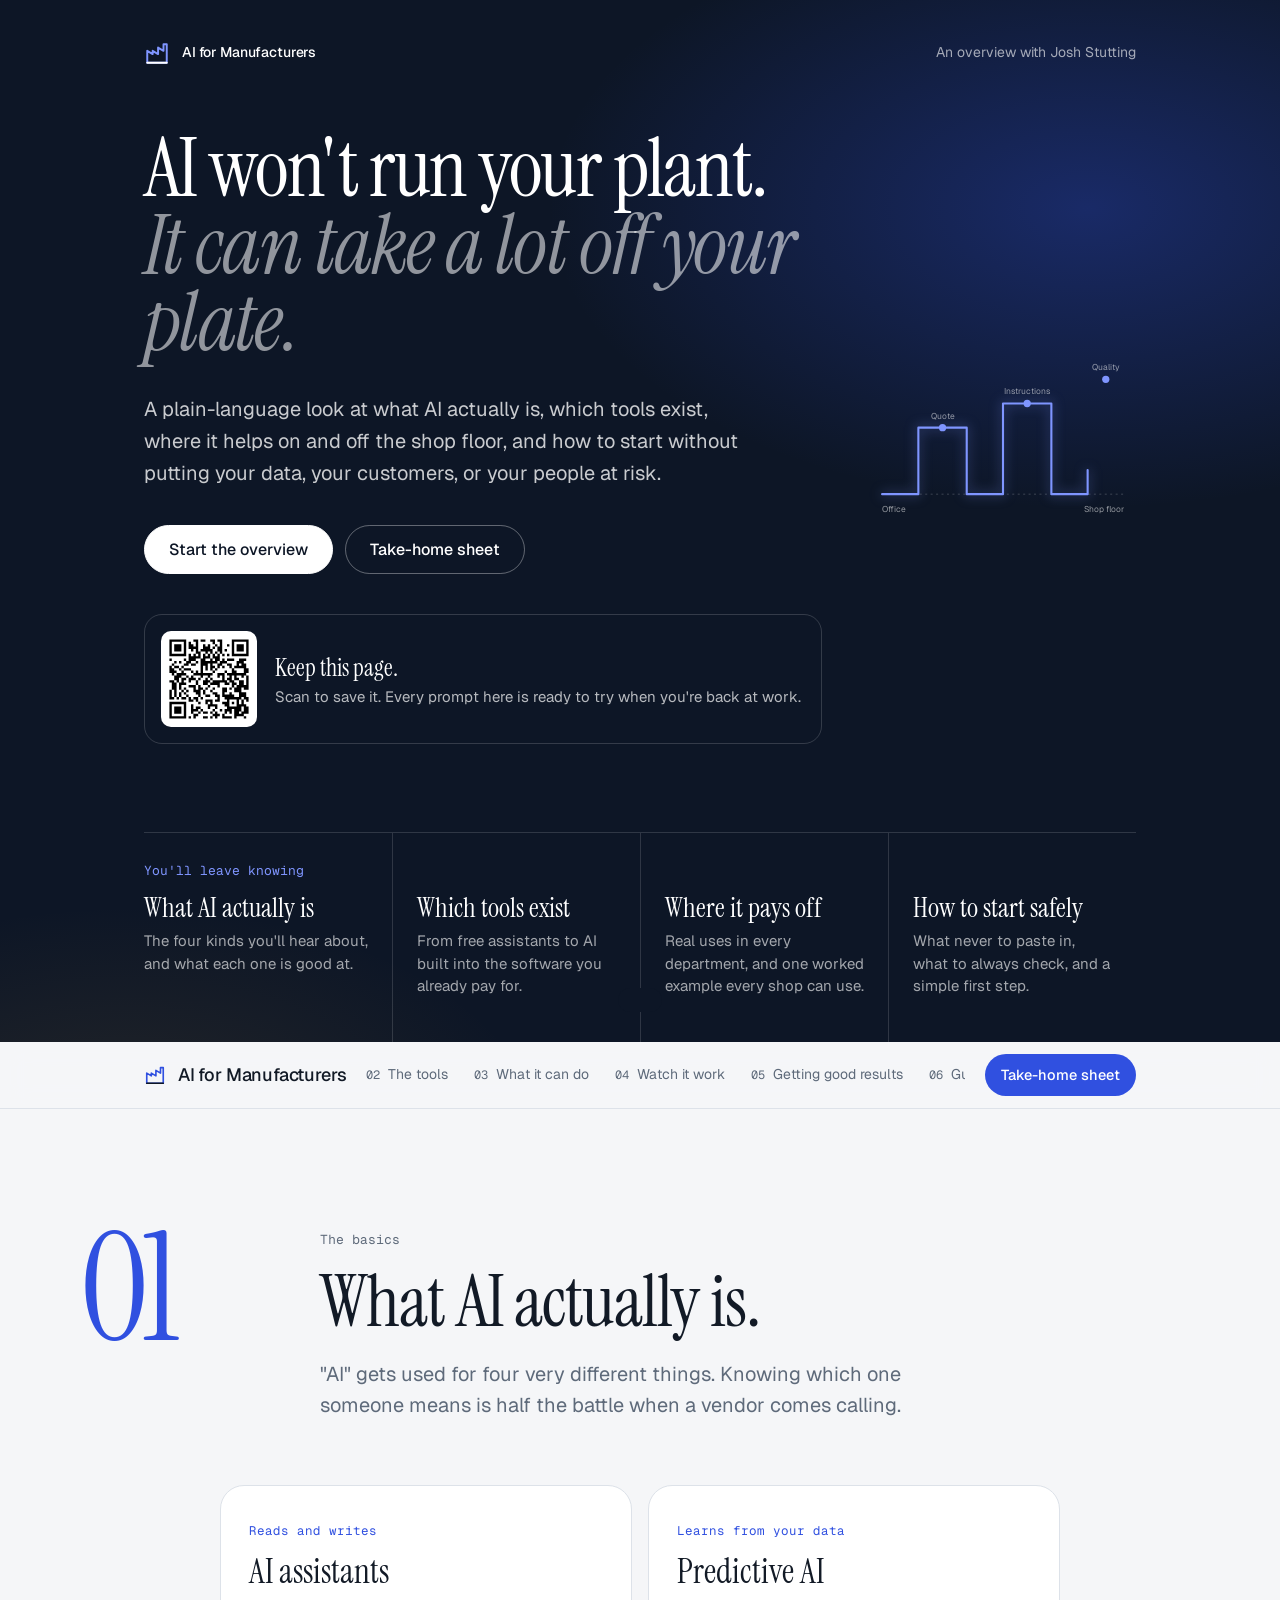
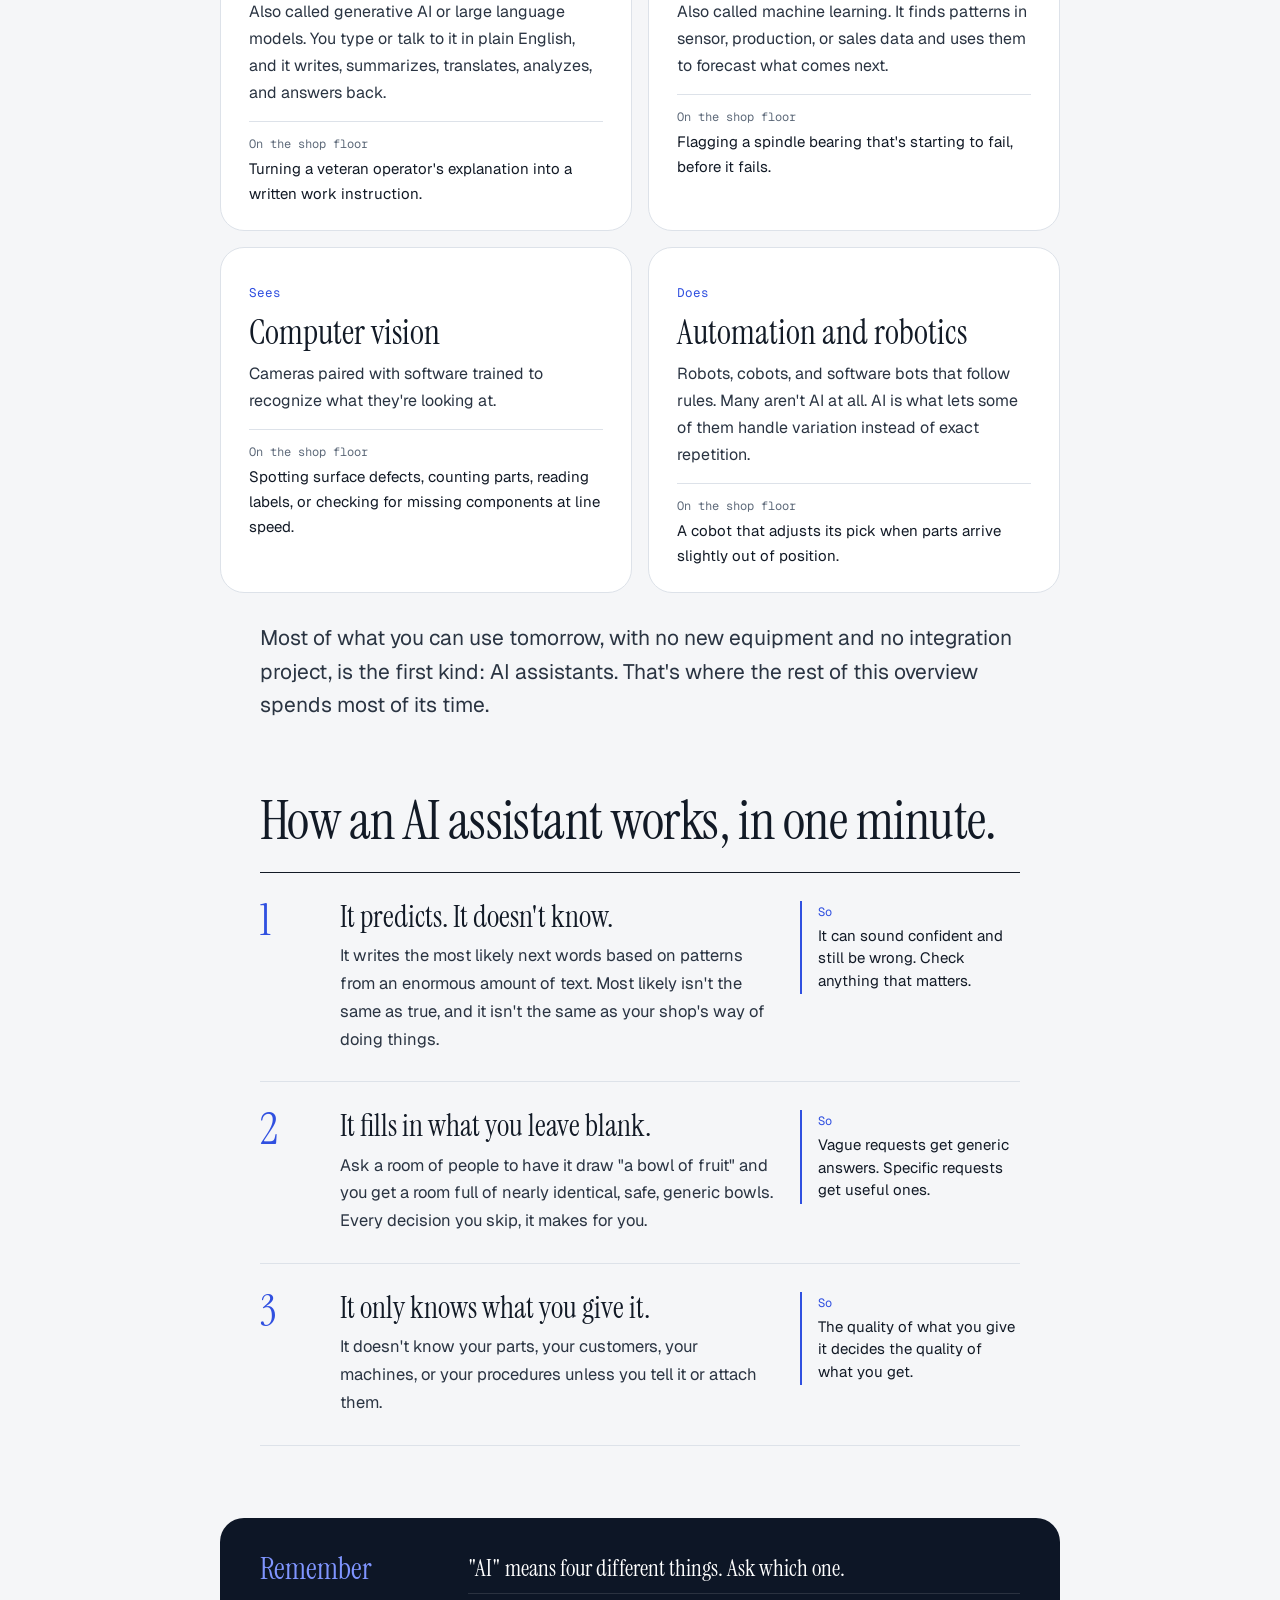
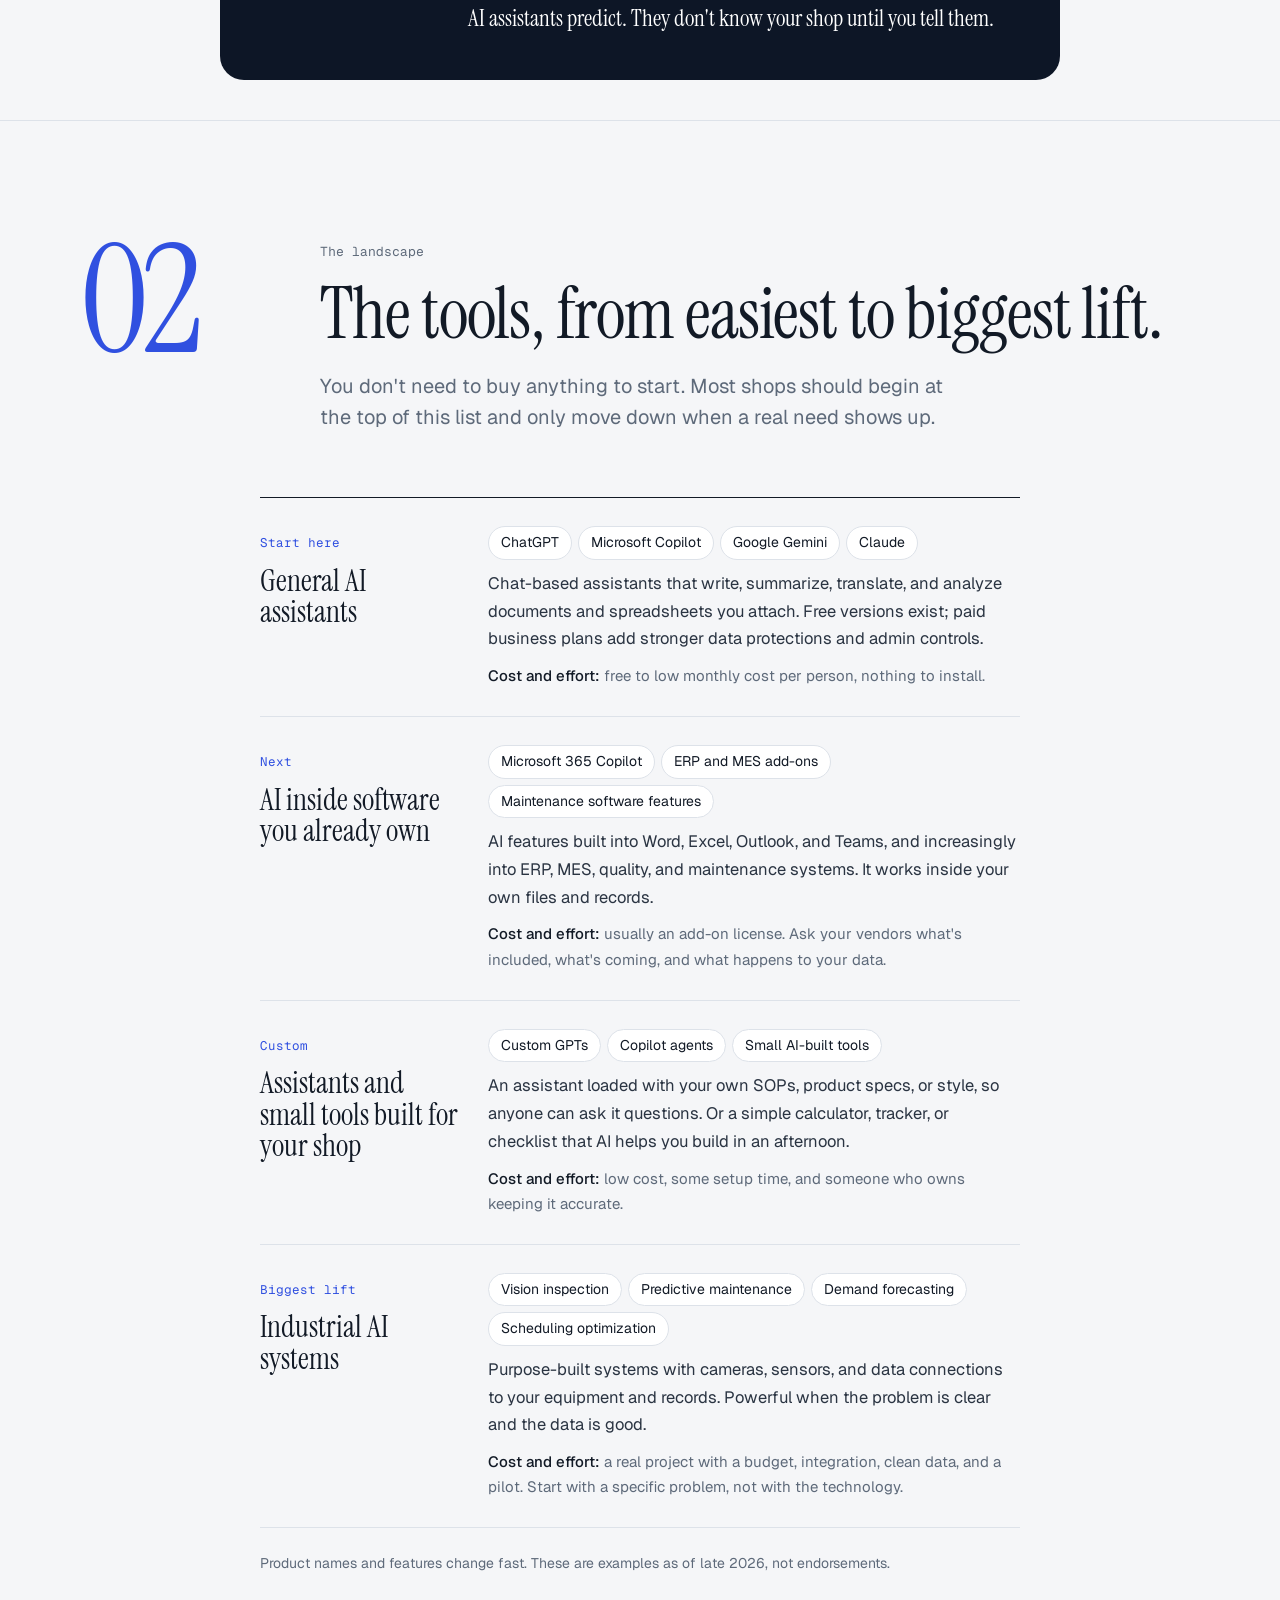
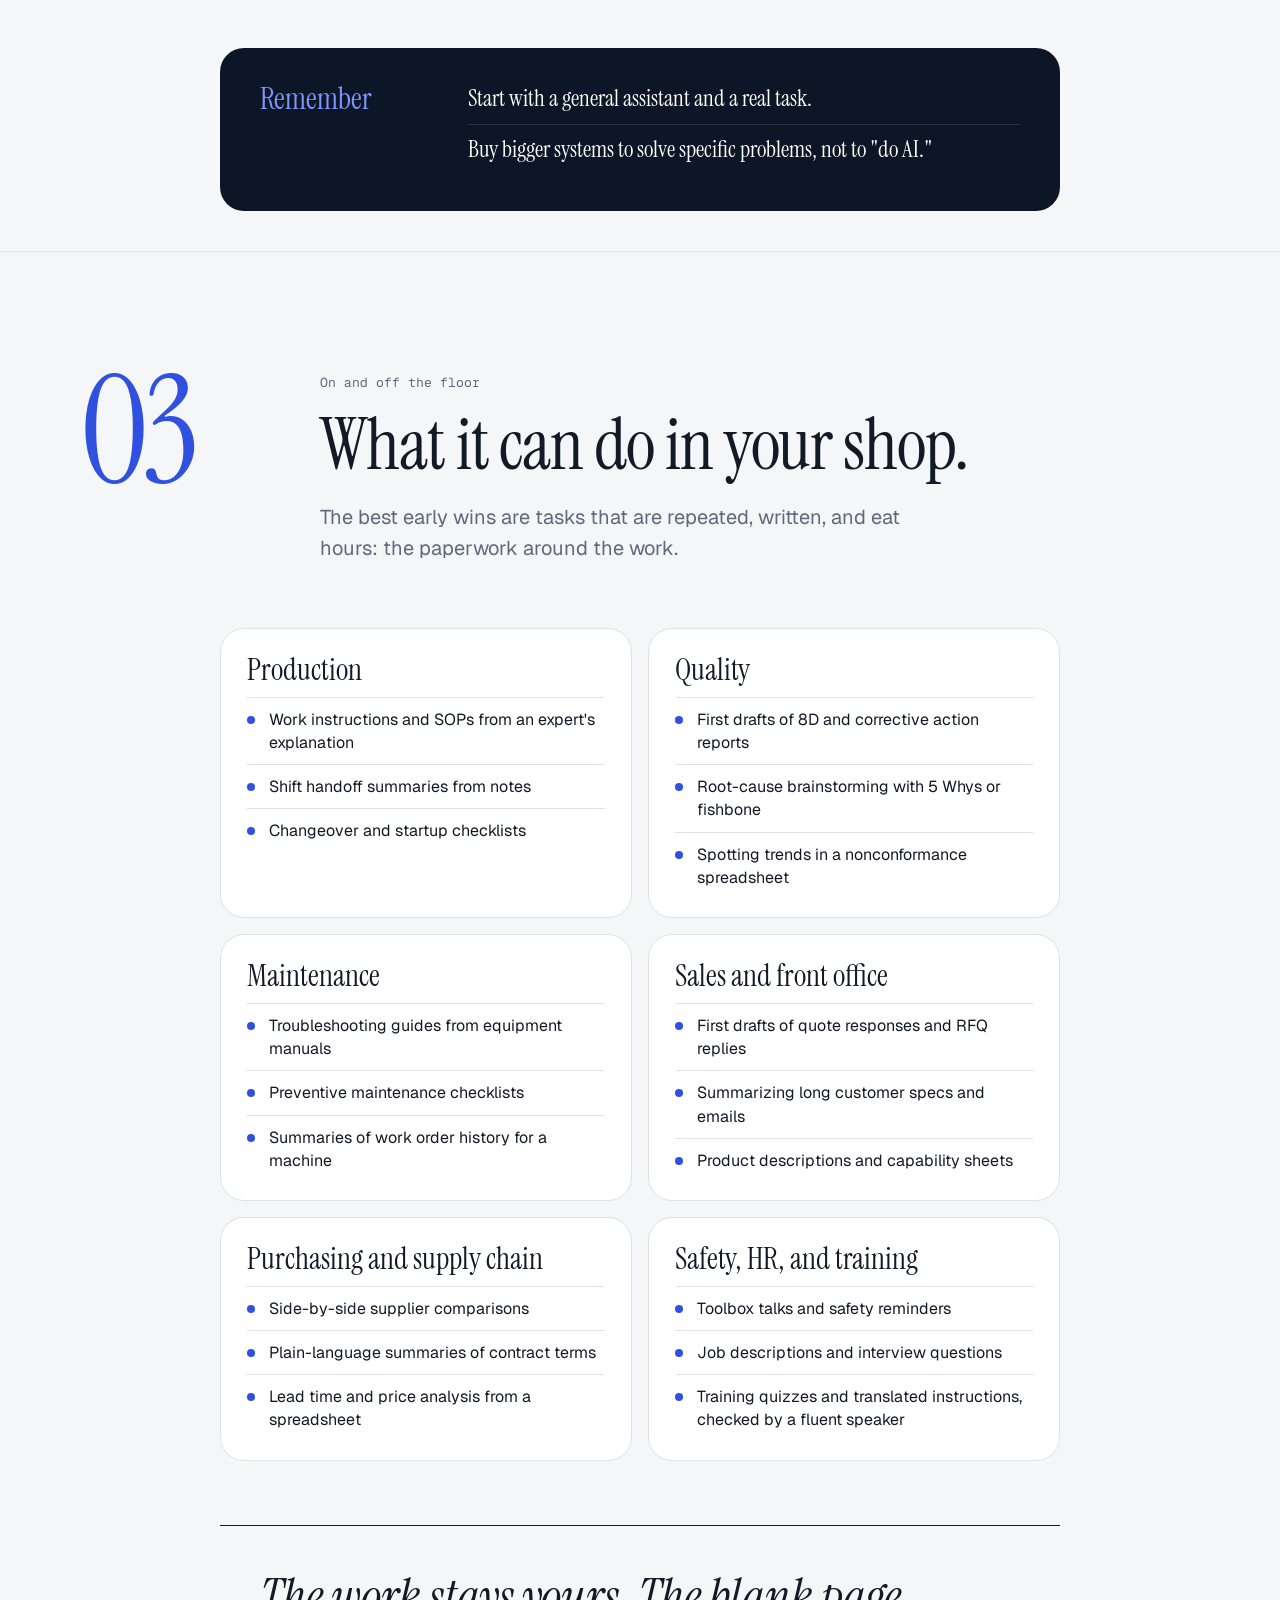
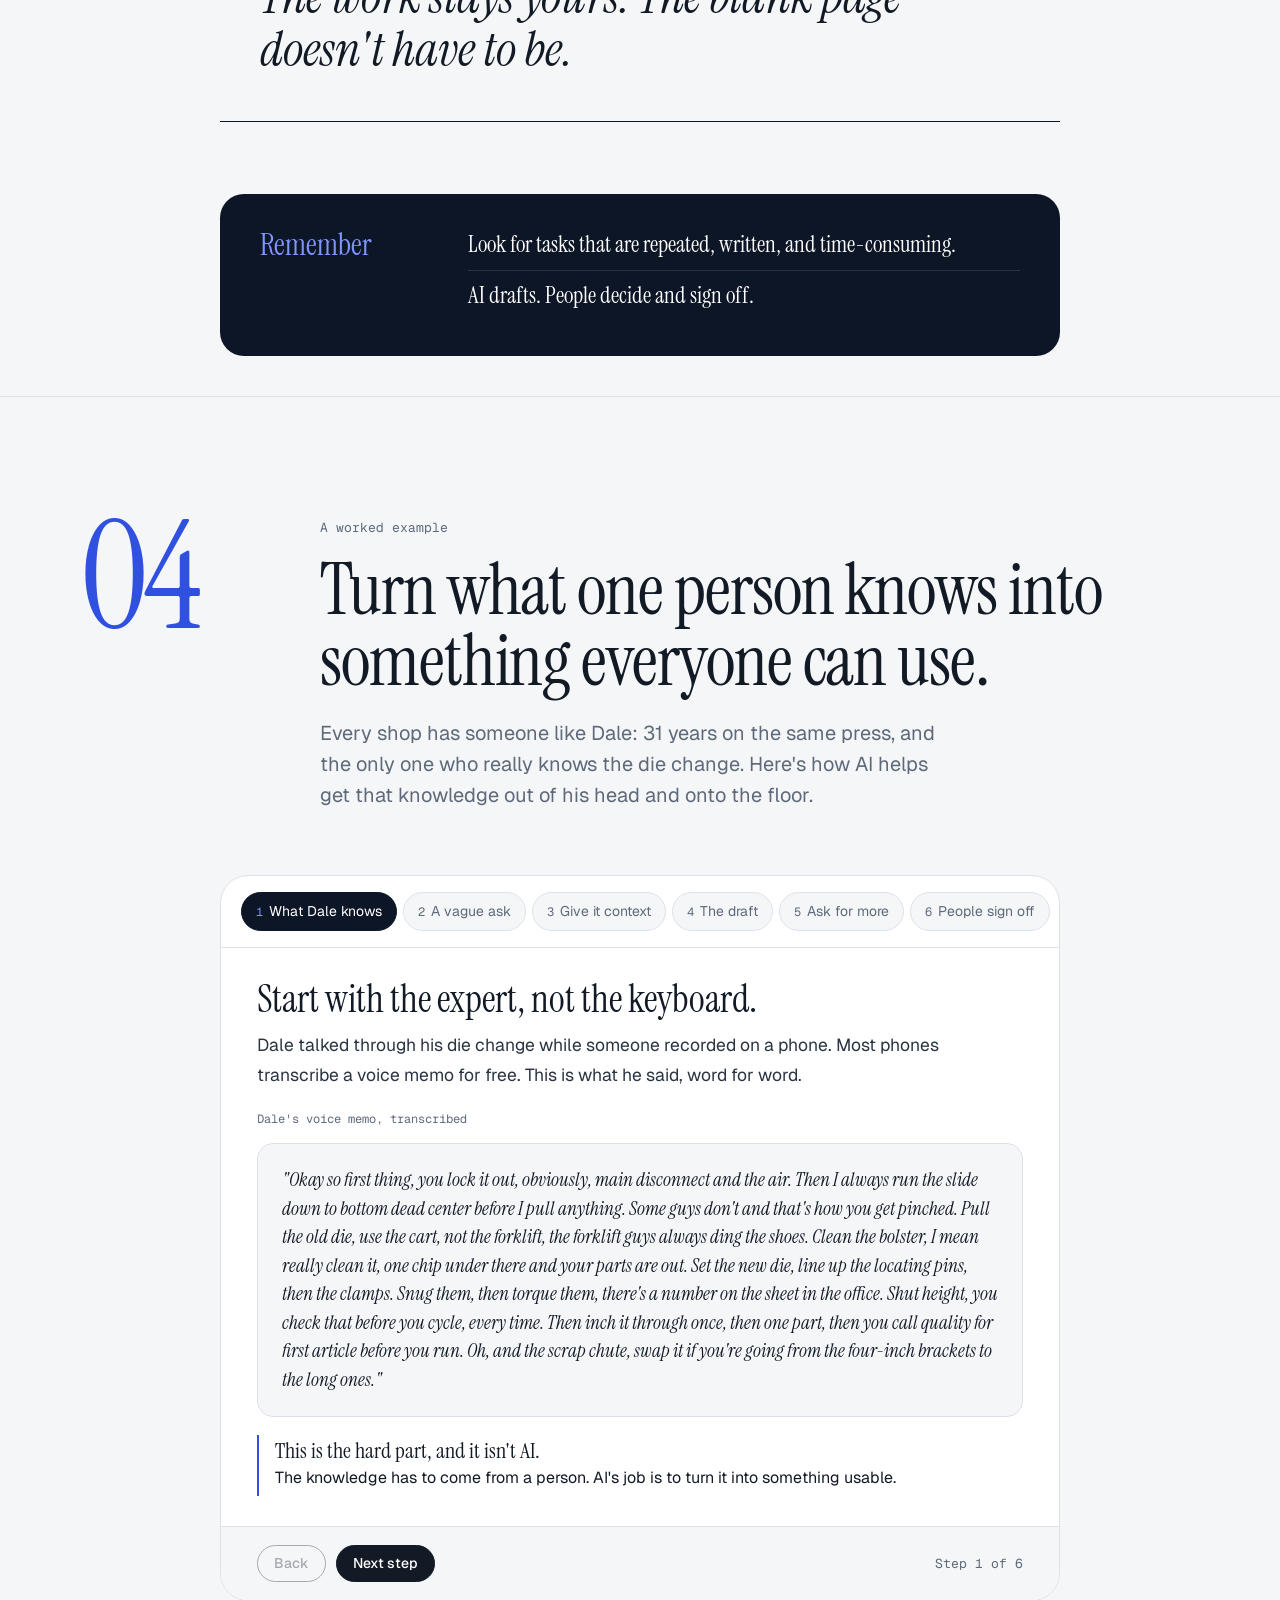
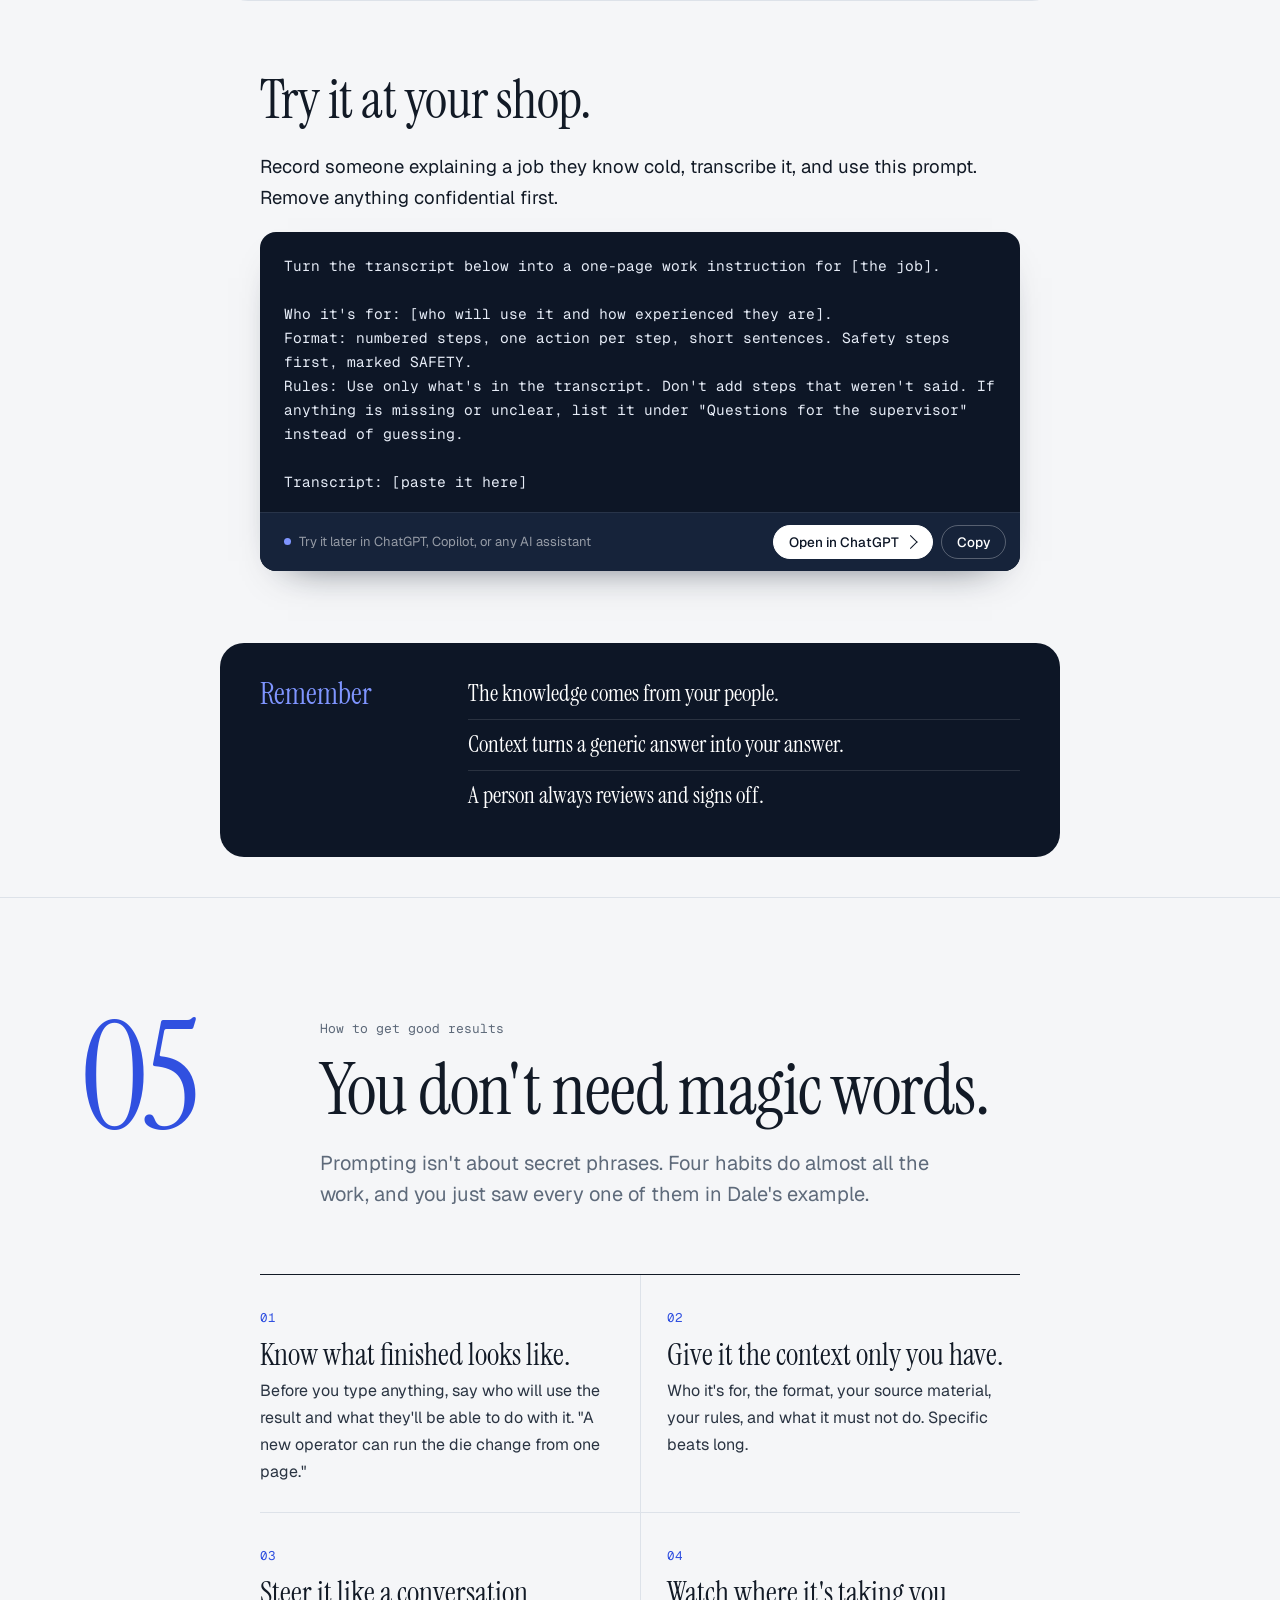
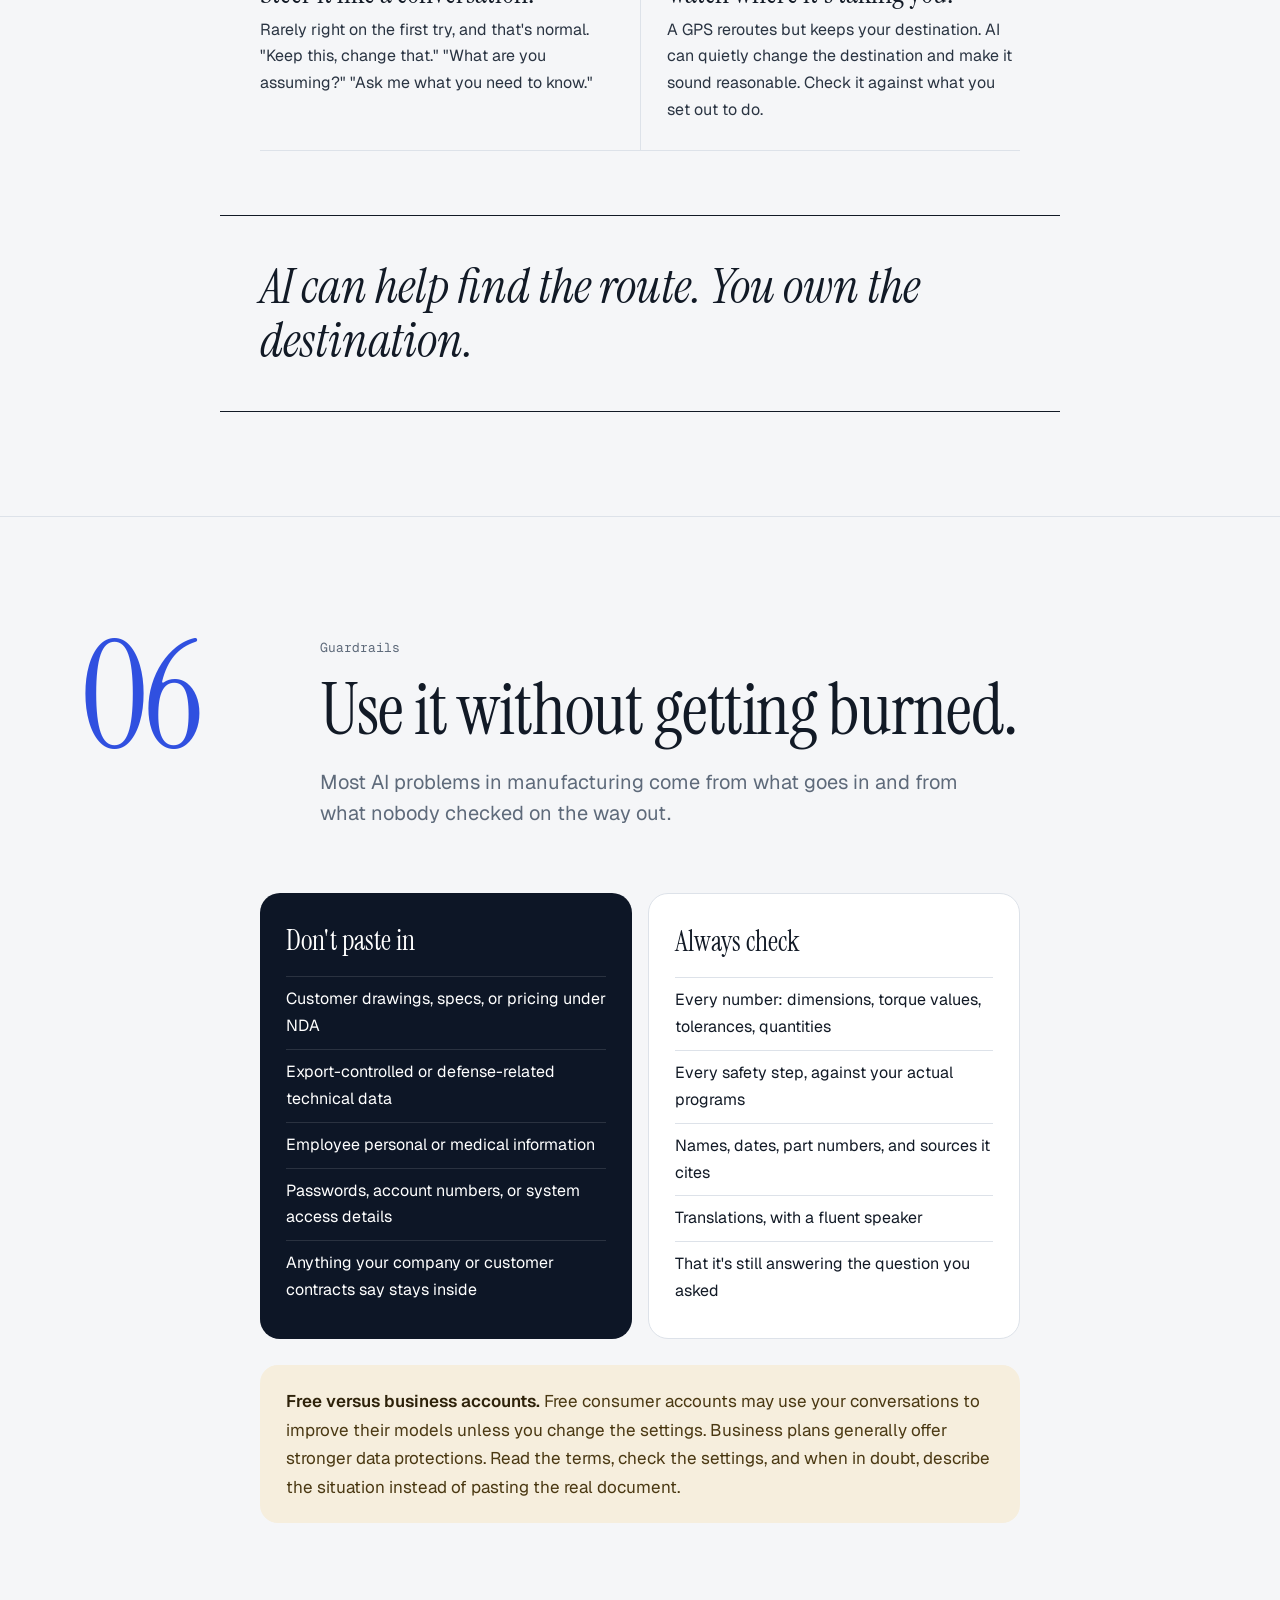
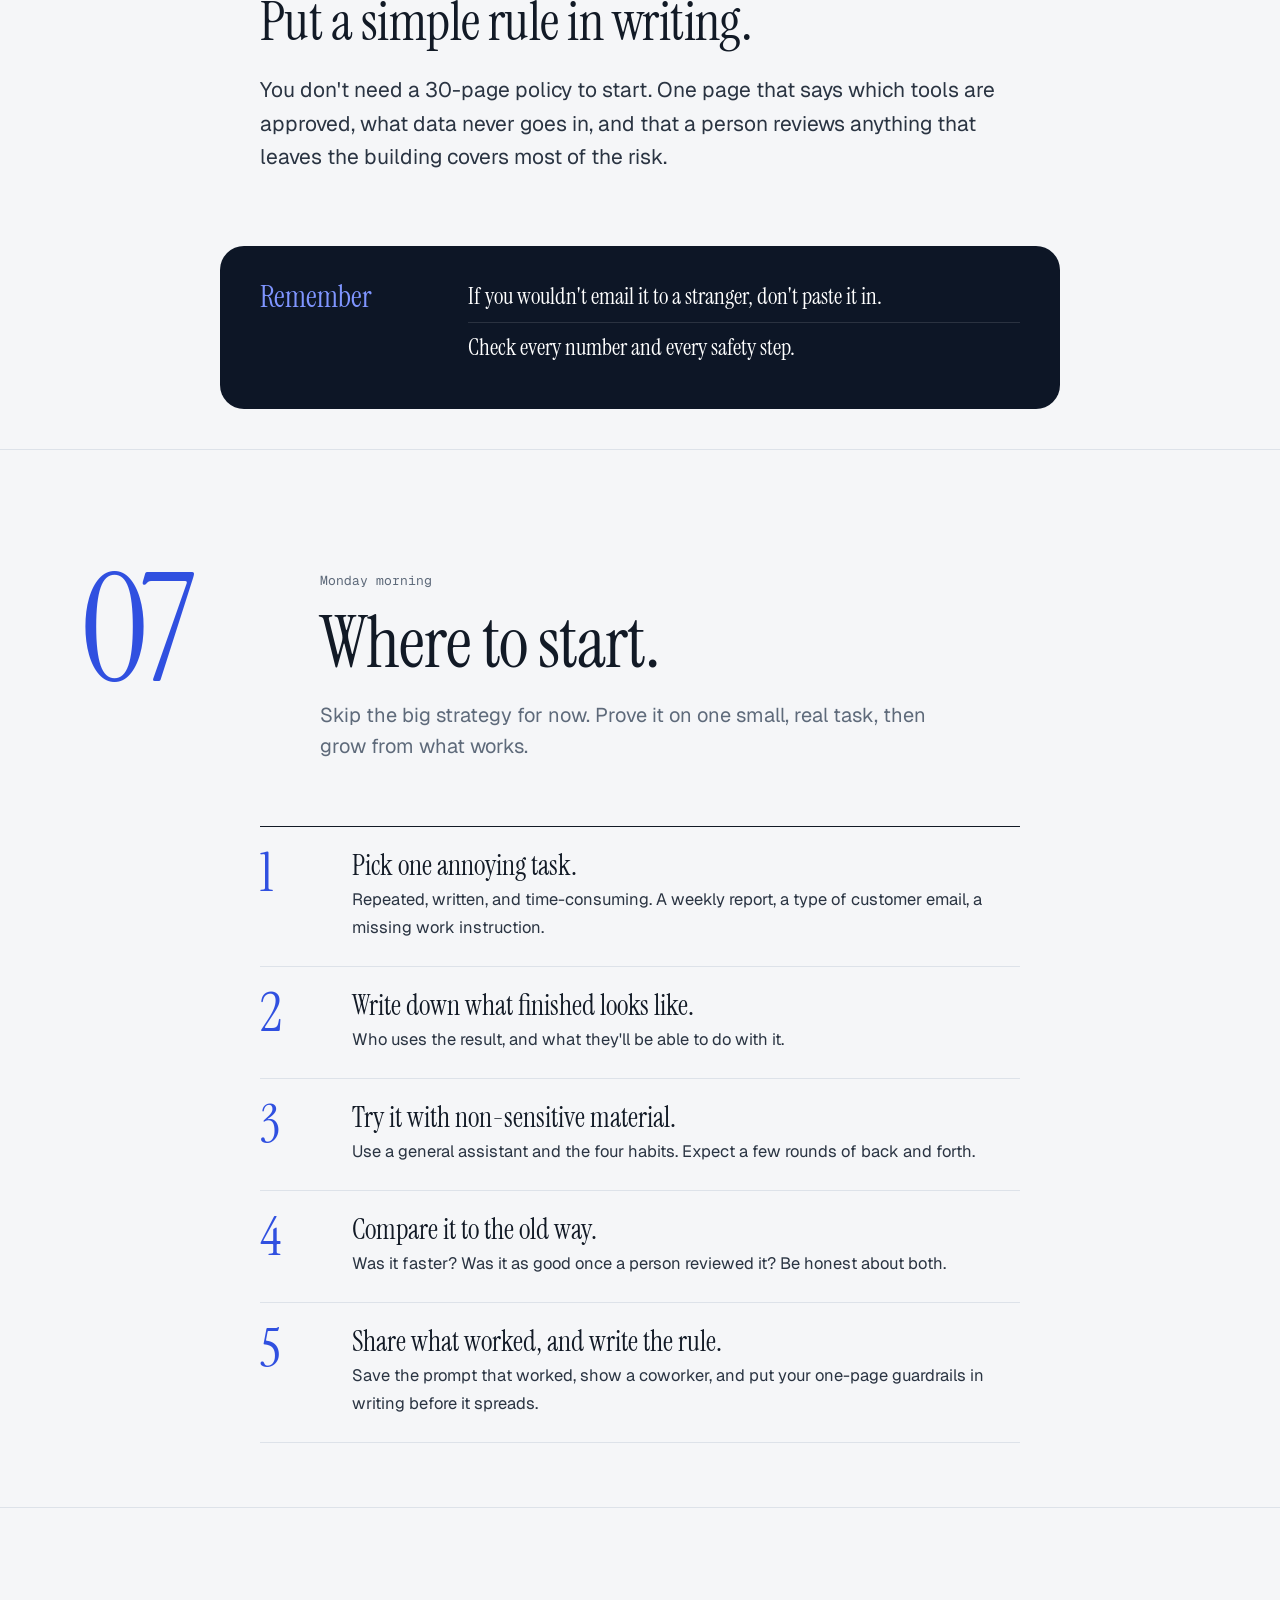
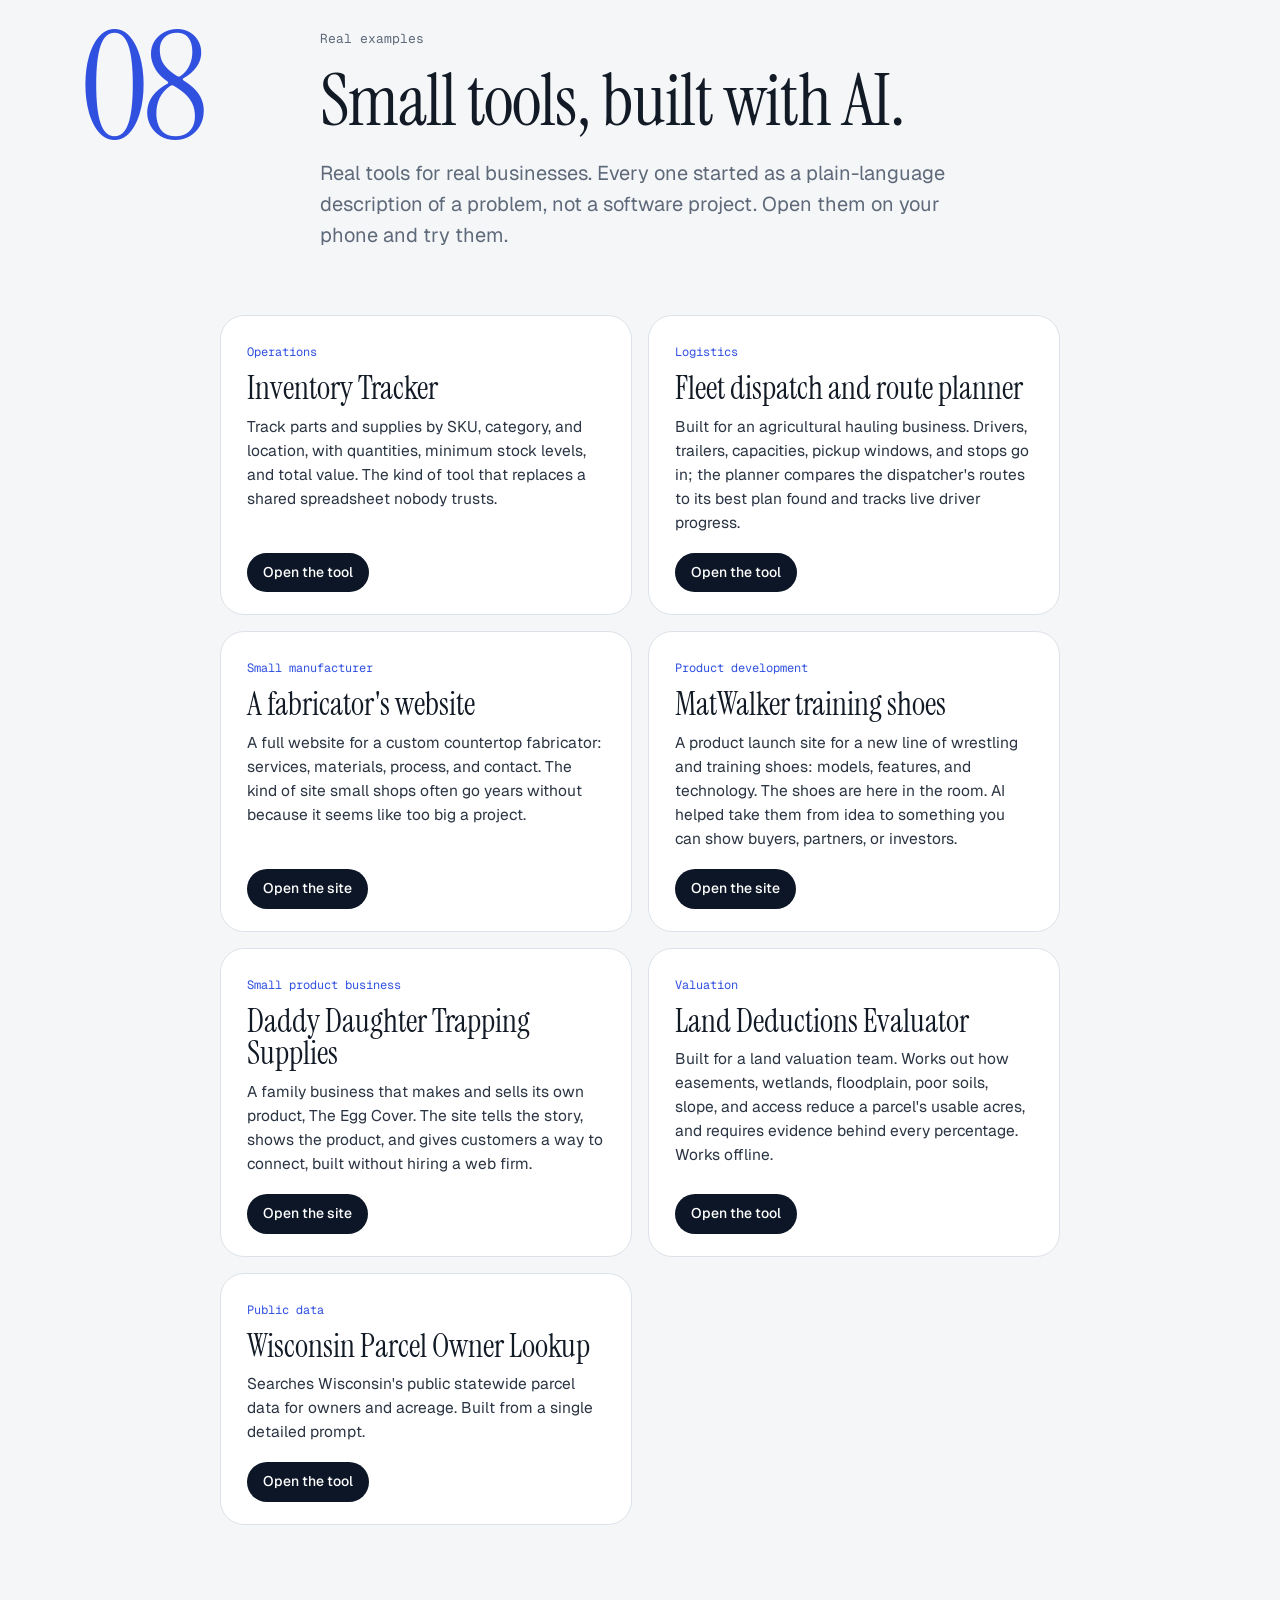
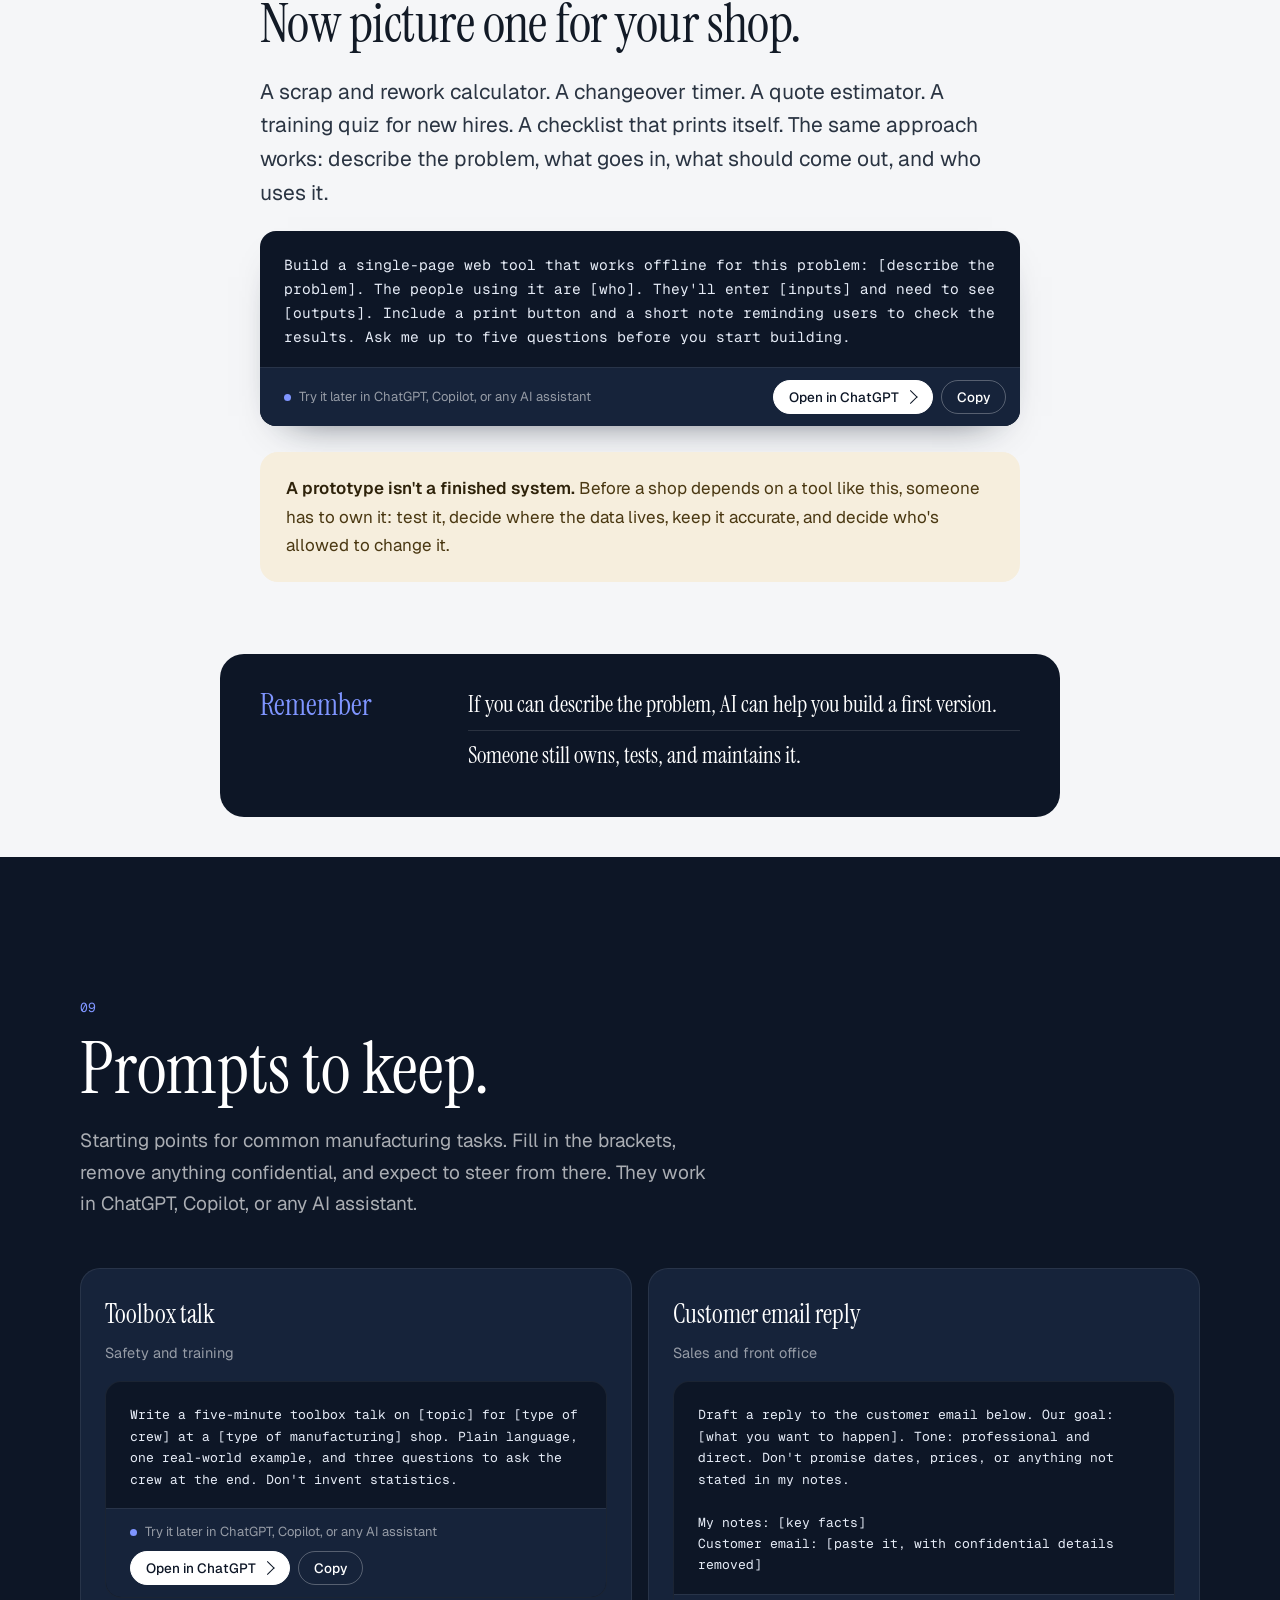
==== index.html @ 79543b1f "Add trapping supplies example and update MatWalker card Co-Authored-By: Claude Opus 5.5 <noreply@ant" ====
<!DOCTYPE html>
<html lang="en">
<head>
<meta charset="utf-8">
<meta name="viewport" content="width=device-width, initial-scale=1">
<title>AI for Manufacturers</title>
<meta name="description" content="A plain-language overview of AI for manufacturers: what it is, the tools, what it can do on and off the floor, and how to start safely.">
<meta name="theme-color" content="#0D1626">
<link rel="preconnect" href="https://fonts.googleapis.com"><link rel="preconnect" href="https://fonts.gstatic.com" crossorigin>
<link href="https://fonts.googleapis.com/css2?family=Geist:wght@300..700&family=Geist+Mono:wght@400;500&family=Instrument+Serif:ital@0;1&display=swap" rel="stylesheet">
<link rel="stylesheet" href="assets/style.css">
</head>
<body>

<!-- ================= HERO ================= -->
<header class="hero">
  <div class="in">
    <div class="hbar">
      <span class="mark"><svg width="26" height="26" viewBox="0 0 24 24" aria-hidden="true" fill="none" stroke-width="1.8" stroke-linecap="round" stroke-linejoin="round"><path d="M3 21V10l5 3V10l5 3V7l5 3V4h3v17z" stroke="#7F95FF"/><path d="M3 21h18" stroke="#fff"/></svg>AI for Manufacturers</span>
      <span>An overview with Josh Stutting</span>
    </div>
    <div class="hgrid">
      <div>
        <h1>AI won't run your plant. <em>It can take a lot off your plate.</em></h1>
        <p class="lede">A plain-language look at what AI actually is, which tools exist, where it helps on and off the shop floor, and how to start without putting your data, your customers, or your people at risk.</p>
        <div class="ctas"><a class="btn light" href="#what">Start the overview</a><a class="btn line" href="handout.html">Take-home sheet</a></div>
        <div class="qrBox"><img src="assets/qr.svg" alt="QR code linking to this page"><p><b>Keep this page.</b>Scan to save it. Every prompt here is ready to try when you're back at work.</p></div>
      </div>
      <svg class="routeArt" viewBox="0 0 440 330" role="img" aria-label="A production line drawn as a route, with AI helping at several stations">
        <path class="road" d="M20 260 H420"/>
        <path class="path draw" style="--len:900" d="M20 260 H80 V150 H160 V260 H220 V110 H300 V260 H360 V70 H420"/>
        <g class="fadeIn">
          <circle cx="120" cy="150" r="6" fill="#7F95FF"/><text x="120" y="135" text-anchor="middle">Quote</text>
          <circle cx="260" cy="110" r="6" fill="#7F95FF"/><text x="260" y="95" text-anchor="middle">Instructions</text>
          <circle cx="390" cy="70" r="6" fill="#7F95FF"/><text x="390" y="55" text-anchor="middle">Quality</text>
          <text x="20" y="290">Office</text><text x="420" y="290" text-anchor="end">Shop floor</text>
        </g>
      </svg>
    </div>
    <div class="leave" aria-label="What you'll leave knowing">
      <div><p class="k">You'll leave knowing</p><h3>What AI actually is</h3><p>The four kinds you'll hear about, and what each one is good at.</p></div>
      <div><p class="k">&nbsp;</p><h3>Which tools exist</h3><p>From free assistants to AI built into the software you already pay for.</p></div>
      <div><p class="k">&nbsp;</p><h3>Where it pays off</h3><p>Real uses in every department, and one worked example every shop can use.</p></div>
      <div><p class="k">&nbsp;</p><h3>How to start safely</h3><p>What never to paste in, what to always check, and a simple first step.</p></div>
    </div>
  </div>
</header>

<!-- ================= NAV ================= -->
<nav class="nav" aria-label="Sections">
  <div class="in">
    <a class="mark" href="#" onclick="window.scrollTo({top:0});return false"><svg width="22" height="22" viewBox="0 0 24 24" aria-hidden="true" fill="none" stroke-width="1.8" stroke-linecap="round" stroke-linejoin="round"><path d="M3 21V10l5 3V10l5 3V7l5 3V4h3v17z" stroke="#3050E0"/><path d="M3 21h18" stroke="#0D1626"/></svg><span>AI for Manufacturers</span></a>
    <ul class="navlist">
      <li><a href="#what"><span>01</span>What it is</a></li>
      <li><a href="#tools"><span>02</span>The tools</a></li>
      <li><a href="#uses"><span>03</span>What it can do</a></li>
      <li><a href="#watch"><span>04</span>Watch it work</a></li>
      <li><a href="#method"><span>05</span>Getting good results</a></li>
      <li><a href="#safe"><span>06</span>Guardrails</a></li>
      <li><a href="#start"><span>07</span>Where to start</a></li>
      <li><a href="#built"><span>08</span>Built with AI</a></li>
      <li><a href="#prompts"><span>09</span>Prompts to keep</a></li>
    </ul>
    <a class="taskBtn" href="handout.html" style="text-decoration:none">Take-home sheet</a>
  </div>
</nav>

<main>

<!-- ================= 01 WHAT ================= -->
<section class="chapter" id="what">
  <div class="opener"><div class="no">01</div><div><p class="part-of">The basics</p><h2>What AI actually is.</h2><p class="promise">"AI" gets used for four very different things. Knowing which one someone means is half the battle when a vendor comes calling.</p></div></div>
  <div class="flow">
    <div class="kinds">
      <div class="kind"><span class="lbl">Reads and writes</span><h3>AI assistants</h3><p>Also called generative AI or large language models. You type or talk to it in plain English, and it writes, summarizes, translates, analyzes, and answers back.</p><p class="eg"><b>On the shop floor</b>Turning a veteran operator's explanation into a written work instruction.</p></div>
      <div class="kind"><span class="lbl">Learns from your data</span><h3>Predictive AI</h3><p>Also called machine learning. It finds patterns in sensor, production, or sales data and uses them to forecast what comes next.</p><p class="eg"><b>On the shop floor</b>Flagging a spindle bearing that's starting to fail, before it fails.</p></div>
      <div class="kind"><span class="lbl">Sees</span><h3>Computer vision</h3><p>Cameras paired with software trained to recognize what they're looking at.</p><p class="eg"><b>On the shop floor</b>Spotting surface defects, counting parts, reading labels, or checking for missing components at line speed.</p></div>
      <div class="kind"><span class="lbl">Does</span><h3>Automation and robotics</h3><p>Robots, cobots, and software bots that follow rules. Many aren't AI at all. AI is what lets some of them handle variation instead of exact repetition.</p><p class="eg"><b>On the shop floor</b>A cobot that adjusts its pick when parts arrive slightly out of position.</p></div>
    </div>
    <p class="lead">Most of what you can use tomorrow, with no new equipment and no integration project, is the first kind: AI assistants. That's where the rest of this overview spends most of its time.</p>

    <h3 class="statement">How an AI assistant works, in one minute.</h3>
    <ul class="facts">
      <li><span class="fn">1</span><div><h3>It predicts. It doesn't know.</h3><p>It writes the most likely next words based on patterns from an enormous amount of text. Most likely isn't the same as true, and it isn't the same as your shop's way of doing things.</p></div><div class="so"><b>So</b>It can sound confident and still be wrong. Check anything that matters.</div></li>
      <li><span class="fn">2</span><div><h3>It fills in what you leave blank.</h3><p>Ask a room of people to have it draw "a bowl of fruit" and you get a room full of nearly identical, safe, generic bowls. Every decision you skip, it makes for you.</p></div><div class="so"><b>So</b>Vague requests get generic answers. Specific requests get useful ones.</div></li>
      <li><span class="fn">3</span><div><h3>It only knows what you give it.</h3><p>It doesn't know your parts, your customers, your machines, or your procedures unless you tell it or attach them.</p></div><div class="so"><b>So</b>The quality of what you give it decides the quality of what you get.</div></li>
    </ul>
    <div class="remember"><h4>Remember</h4><ul><li>"AI" means four different things. Ask which one.</li><li>AI assistants predict. They don't know your shop until you tell them.</li></ul></div>
  </div>
</section>

<!-- ================= 02 TOOLS ================= -->
<section class="chapter" id="tools">
  <div class="opener"><div class="no">02</div><div><p class="part-of">The landscape</p><h2>The tools, from easiest to biggest lift.</h2><p class="promise">You don't need to buy anything to start. Most shops should begin at the top of this list and only move down when a real need shows up.</p></div></div>
  <div class="flow">
    <ul class="tiers">
      <li><div><span class="tl">Start here</span><h3>General AI assistants</h3></div><div>
        <div class="names"><span>ChatGPT</span><span>Microsoft Copilot</span><span>Google Gemini</span><span>Claude</span></div>
        <p>Chat-based assistants that write, summarize, translate, and analyze documents and spreadsheets you attach. Free versions exist; paid business plans add stronger data protections and admin controls.</p>
        <p class="fit"><b>Cost and effort:</b> free to low monthly cost per person, nothing to install.</p></div></li>
      <li><div><span class="tl">Next</span><h3>AI inside software you already own</h3></div><div>
        <div class="names"><span>Microsoft 365 Copilot</span><span>ERP and MES add-ons</span><span>Maintenance software features</span></div>
        <p>AI features built into Word, Excel, Outlook, and Teams, and increasingly into ERP, MES, quality, and maintenance systems. It works inside your own files and records.</p>
        <p class="fit"><b>Cost and effort:</b> usually an add-on license. Ask your vendors what's included, what's coming, and what happens to your data.</p></div></li>
      <li><div><span class="tl">Custom</span><h3>Assistants and small tools built for your shop</h3></div><div>
        <div class="names"><span>Custom GPTs</span><span>Copilot agents</span><span>Small AI-built tools</span></div>
        <p>An assistant loaded with your own SOPs, product specs, or style, so anyone can ask it questions. Or a simple calculator, tracker, or checklist that AI helps you build in an afternoon.</p>
        <p class="fit"><b>Cost and effort:</b> low cost, some setup time, and someone who owns keeping it accurate.</p></div></li>
      <li><div><span class="tl">Biggest lift</span><h3>Industrial AI systems</h3></div><div>
        <div class="names"><span>Vision inspection</span><span>Predictive maintenance</span><span>Demand forecasting</span><span>Scheduling optimization</span></div>
        <p>Purpose-built systems with cameras, sensors, and data connections to your equipment and records. Powerful when the problem is clear and the data is good.</p>
        <p class="fit"><b>Cost and effort:</b> a real project with a budget, integration, clean data, and a pilot. Start with a specific problem, not with the technology.</p></div></li>
    </ul>
    <p class="hint">Product names and features change fast. These are examples as of late 2026, not endorsements.</p>
    <div class="remember"><h4>Remember</h4><ul><li>Start with a general assistant and a real task.</li><li>Buy bigger systems to solve specific problems, not to "do AI."</li></ul></div>
  </div>
</section>

<!-- ================= 03 USES ================= -->
<section class="chapter" id="uses">
  <div class="opener"><div class="no">03</div><div><p class="part-of">On and off the floor</p><h2>What it can do in your shop.</h2><p class="promise">The best early wins are tasks that are repeated, written, and eat hours: the paperwork around the work.</p></div></div>
  <div class="flow">
    <div class="depts">
      <div class="dept"><h3>Production</h3><ul><li>Work instructions and SOPs from an expert's explanation</li><li>Shift handoff summaries from notes</li><li>Changeover and startup checklists</li></ul></div>
      <div class="dept"><h3>Quality</h3><ul><li>First drafts of 8D and corrective action reports</li><li>Root-cause brainstorming with 5 Whys or fishbone</li><li>Spotting trends in a nonconformance spreadsheet</li></ul></div>
      <div class="dept"><h3>Maintenance</h3><ul><li>Troubleshooting guides from equipment manuals</li><li>Preventive maintenance checklists</li><li>Summaries of work order history for a machine</li></ul></div>
      <div class="dept"><h3>Sales and front office</h3><ul><li>First drafts of quote responses and RFQ replies</li><li>Summarizing long customer specs and emails</li><li>Product descriptions and capability sheets</li></ul></div>
      <div class="dept"><h3>Purchasing and supply chain</h3><ul><li>Side-by-side supplier comparisons</li><li>Plain-language summaries of contract terms</li><li>Lead time and price analysis from a spreadsheet</li></ul></div>
      <div class="dept"><h3>Safety, HR, and training</h3><ul><li>Toolbox talks and safety reminders</li><li>Job descriptions and interview questions</li><li>Training quizzes and translated instructions, checked by a fluent speaker</li></ul></div>
    </div>
    <p class="quote">The work stays yours. The blank page doesn't have to be.</p>
    <div class="remember"><h4>Remember</h4><ul><li>Look for tasks that are repeated, written, and time-consuming.</li><li>AI drafts. People decide and sign off.</li></ul></div>
  </div>
</section>

<!-- ================= 04 WATCH ================= -->
<section class="chapter" id="watch">
  <div class="opener"><div class="no">04</div><div><p class="part-of">A worked example</p><h2>Turn what one person knows into something everyone can use.</h2><p class="promise">Every shop has someone like Dale: 31 years on the same press, and the only one who really knows the die change. Here's how AI helps get that knowledge out of his head and onto the floor.</p></div></div>
  <div class="flow">
    <div class="demo" id="demo">
      <div class="demoTop" role="tablist" aria-label="Demo steps"></div>

      <article class="step" data-short="What Dale knows">
        <div class="demoBody">
          <h3>Start with the expert, not the keyboard.</h3>
          <p class="why">Dale talked through his die change while someone recorded on a phone. Most phones transcribe a voice memo for free. This is what he said, word for word.</p>
          <p class="outLbl">Dale's voice memo, transcribed</p>
          <div class="out raw">"Okay so first thing, you lock it out, obviously, main disconnect and the air. Then I always run the slide down to bottom dead center before I pull anything. Some guys don't and that's how you get pinched. Pull the old die, use the cart, not the forklift, the forklift guys always ding the shoes. Clean the bolster, I mean really clean it, one chip under there and your parts are out. Set the new die, line up the locating pins, then the clamps. Snug them, then torque them, there's a number on the sheet in the office. Shut height, you check that before you cycle, every time. Then inch it through once, then one part, then you call quality for first article before you run. Oh, and the scrap chute, swap it if you're going from the four-inch brackets to the long ones."</div>
          <p class="note"><b>This is the hard part, and it isn't AI.</b>The knowledge has to come from a person. AI's job is to turn it into something usable.</p>
        </div>
      </article>

      <article class="step" data-short="A vague ask" hidden>
        <div class="demoBody">
          <h3>Ask vaguely, get something generic.</h3>
          <div class="prompt" data-mode="show">Write an SOP for a die change.</div>
          <p class="outLbl">What came back (excerpt)</p>
          <div class="out bad">1. Purpose: This procedure ensures safe and efficient die changes in accordance with company standards.
2. Scope: Applies to all stamping presses.
3. Responsibilities: The Production Manager shall ensure all personnel are trained...
4. Procedure: Ensure proper PPE is worn. Remove the die using appropriate lifting equipment...</div>
          <p class="note warn"><b>It filled in every blank.</b>Nothing here is exactly wrong, and none of it is Dale's. It says "appropriate lifting equipment" when Dale said use the cart and never the forklift. It doesn't know your press, your people, or your rules.</p>
        </div>
      </article>

      <article class="step" data-short="Give it context" hidden>
        <div class="demoBody">
          <h3>Tell it who it's for, what it should look like, and what it may not do.</h3>
          <div class="prompt" data-mode="show">Turn the transcript below into a one-page work instruction for the Press 4 die change.

Who it's for: operators with less than a year of experience. Some read English as a second language.
Format: numbered steps, one action per step, short sentences. Safety steps first, marked SAFETY.
Rules: Use only what's in the transcript. Don't add steps he didn't say. If anything is missing or unclear, list it under "Questions for the supervisor" instead of guessing.

Transcript: [Dale's voice memo]</div>
          <p class="note"><b>Three things changed the result.</b>The audience, the format, and a rule against making things up. None of it is fancy wording. It's context only you have.</p>
        </div>
      </article>

      <article class="step" data-short="The draft" hidden>
        <div class="demoBody">
          <h3>A draft that's actually Dale's.</h3>
          <p class="outLbl">What came back</p>
          <div class="out">PRESS 4 DIE CHANGE: WORK INSTRUCTION

SAFETY 1. Lock out the main disconnect and the air supply.
SAFETY 2. Run the slide down to bottom dead center before removing anything.
3. Remove the old die with the die cart. Do not use the forklift.
4. Clean the bolster completely. One chip can put parts out of spec.
5. Set the new die. Line up the locating pins.
6. Snug the clamps. Then torque them to the value on the setup sheet.
7. Check shut height before cycling the press.
8. Inch the press through one full stroke.
9. Run one part. Call Quality for first-article inspection before running production.
10. If changing from 4-inch brackets to long brackets, swap the scrap chute.

Questions for the supervisor
- What is the clamp torque value, and where is the setup sheet kept?
- What is the correct shut height for each die?
- Does lockout include any other energy sources, such as hydraulic or stored pressure?</div>
          <p class="note"><b>Every step traces back to Dale.</b>And the gaps it couldn't fill became questions instead of guesses. That last question about other energy sources is one a supervisor needs to answer.</p>
        </div>
      </article>

      <article class="step" data-short="Ask for more" hidden>
        <div class="demoBody">
          <h3>Build on it in the same conversation.</h3>
          <div class="prompt" data-mode="show">Keep the steps exactly as written. Add a Spanish version below it.</div>
          <div class="prompt" data-mode="show">Now write a five-question check a supervisor can use to confirm a new operator understands this.</div>
          <p class="note"><b>One conversation, three useful pieces.</b>The work instruction, a translation, and a training check. A fluent speaker still reviews the translation, especially the safety steps.</p>
        </div>
      </article>

      <article class="step" data-short="People sign off" hidden>
        <div class="demoBody">
          <h3>A person checks it, finishes it, and signs it.</h3>
          <p class="why">Dale and his supervisor answer the three questions, add the torque value and shut heights, have the Spanish version checked, then sign, date, and post it at the press.</p>
          <ul class="check">
            <li>Every step matches how the job is really done</li>
            <li>Every number comes from the setup sheet, not the AI</li>
            <li>Safety steps reviewed against your lockout program</li>
            <li>Signed and dated by the people responsible</li>
          </ul>
          <p class="note"><b>The time moves from writing to reviewing.</b>The knowledge stays Dale's. The decisions and the sign-off stay human. This works for any job that lives in one person's head.</p>
        </div>
      </article>

      <div class="demoNav"><button class="btn small ghost" type="button" id="dPrev">Back</button><button class="btn small" type="button" id="dNext">Next step</button><span class="count" id="dCount"></span></div>
    </div>

    <h3 class="statement">Try it at your shop.</h3>
    <p>Record someone explaining a job they know cold, transcribe it, and use this prompt. Remove anything confidential first.</p>
<div class="prompt" data-mode="new">Turn the transcript below into a one-page work instruction for [the job].

Who it's for: [who will use it and how experienced they are].
Format: numbered steps, one action per step, short sentences. Safety steps first, marked SAFETY.
Rules: Use only what's in the transcript. Don't add steps that weren't said. If anything is missing or unclear, list it under "Questions for the supervisor" instead of guessing.

Transcript: [paste it here]</div>
    <div class="remember"><h4>Remember</h4><ul><li>The knowledge comes from your people.</li><li>Context turns a generic answer into your answer.</li><li>A person always reviews and signs off.</li></ul></div>
  </div>
</section>

<!-- ================= 05 METHOD ================= -->
<section class="chapter" id="method">
  <div class="opener"><div class="no">05</div><div><p class="part-of">How to get good results</p><h2>You don't need magic words.</h2><p class="promise">Prompting isn't about secret phrases. Four habits do almost all the work, and you just saw every one of them in Dale's example.</p></div></div>
  <div class="flow">
    <div class="principles">
      <div><span class="n">01</span><h3>Know what finished looks like.</h3><p>Before you type anything, say who will use the result and what they'll be able to do with it. "A new operator can run the die change from one page."</p></div>
      <div><span class="n">02</span><h3>Give it the context only you have.</h3><p>Who it's for, the format, your source material, your rules, and what it must not do. Specific beats long.</p></div>
      <div><span class="n">03</span><h3>Steer it like a conversation.</h3><p>Rarely right on the first try, and that's normal. "Keep this, change that." "What are you assuming?" "Ask me what you need to know."</p></div>
      <div><span class="n">04</span><h3>Watch where it's taking you.</h3><p>A GPS reroutes but keeps your destination. AI can quietly change the destination and make it sound reasonable. Check it against what you set out to do.</p></div>
    </div>
    <p class="quote">AI can help find the route. You own the destination.</p>
  </div>
</section>

<!-- ================= 06 SAFE ================= -->
<section class="chapter" id="safe">
  <div class="opener"><div class="no">06</div><div><p class="part-of">Guardrails</p><h2>Use it without getting burned.</h2><p class="promise">Most AI problems in manufacturing come from what goes in and from what nobody checked on the way out.</p></div></div>
  <div class="flow">
    <div class="never">
      <div class="no"><h3>Don't paste in</h3><ul><li>Customer drawings, specs, or pricing under NDA</li><li>Export-controlled or defense-related technical data</li><li>Employee personal or medical information</li><li>Passwords, account numbers, or system access details</li><li>Anything your company or customer contracts say stays inside</li></ul></div>
      <div class="yes"><h3>Always check</h3><ul><li>Every number: dimensions, torque values, tolerances, quantities</li><li>Every safety step, against your actual programs</li><li>Names, dates, part numbers, and sources it cites</li><li>Translations, with a fluent speaker</li><li>That it's still answering the question you asked</li></ul></div>
    </div>
    <div class="callout"><b>Free versus business accounts.</b> Free consumer accounts may use your conversations to improve their models unless you change the settings. Business plans generally offer stronger data protections. Read the terms, check the settings, and when in doubt, describe the situation instead of pasting the real document.</div>
    <h3 class="statement">Put a simple rule in writing.</h3>
    <p class="lead">You don't need a 30-page policy to start. One page that says which tools are approved, what data never goes in, and that a person reviews anything that leaves the building covers most of the risk.</p>
    <div class="remember"><h4>Remember</h4><ul><li>If you wouldn't email it to a stranger, don't paste it in.</li><li>Check every number and every safety step.</li></ul></div>
  </div>
</section>

<!-- ================= 07 START ================= -->
<section class="chapter" id="start">
  <div class="opener"><div class="no">07</div><div><p class="part-of">Monday morning</p><h2>Where to start.</h2><p class="promise">Skip the big strategy for now. Prove it on one small, real task, then grow from what works.</p></div></div>
  <div class="flow">
    <ol class="plan">
      <li><div><h3>Pick one annoying task.</h3><p>Repeated, written, and time-consuming. A weekly report, a type of customer email, a missing work instruction.</p></div></li>
      <li><div><h3>Write down what finished looks like.</h3><p>Who uses the result, and what they'll be able to do with it.</p></div></li>
      <li><div><h3>Try it with non-sensitive material.</h3><p>Use a general assistant and the four habits. Expect a few rounds of back and forth.</p></div></li>
      <li><div><h3>Compare it to the old way.</h3><p>Was it faster? Was it as good once a person reviewed it? Be honest about both.</p></div></li>
      <li><div><h3>Share what worked, and write the rule.</h3><p>Save the prompt that worked, show a coworker, and put your one-page guardrails in writing before it spreads.</p></div></li>
    </ol>
  </div>
</section>

<!-- ================= 08 BUILT ================= -->
<section class="chapter" id="built">
  <div class="opener"><div class="no">08</div><div><p class="part-of">Real examples</p><h2>Small tools, built with AI.</h2><p class="promise">Real tools for real businesses. Every one started as a plain-language description of a problem, not a software project. Open them on your phone and try them.</p></div></div>
  <div class="flow">
    <div class="gallery">
      <a class="tool" href="https://willardwonder.github.io/inventory/" target="_blank" rel="noopener">
        <span class="tk">Operations</span><h3>Inventory Tracker</h3>
        <p>Track parts and supplies by SKU, category, and location, with quantities, minimum stock levels, and total value. The kind of tool that replaces a shared spreadsheet nobody trusts.</p>
        <span class="go">Open the tool</span></a>
      <a class="tool" href="https://willardwonder.github.io/malliet/" target="_blank" rel="noopener">
        <span class="tk">Logistics</span><h3>Fleet dispatch and route planner</h3>
        <p>Built for an agricultural hauling business. Drivers, trailers, capacities, pickup windows, and stops go in; the planner compares the dispatcher's routes to its best plan found and tracks live driver progress.</p>
        <span class="go">Open the tool</span></a>
      <a class="tool" href="https://willardwonder.github.io/lci/" target="_blank" rel="noopener">
        <span class="tk">Small manufacturer</span><h3>A fabricator's website</h3>
        <p>A full website for a custom countertop fabricator: services, materials, process, and contact. The kind of site small shops often go years without because it seems like too big a project.</p>
        <span class="go">Open the site</span></a>
      <a class="tool" href="https://willardwonder.github.io/matwalker/" target="_blank" rel="noopener">
        <span class="tk">Product development</span><h3>MatWalker training shoes</h3>
        <p>A product launch site for a new line of wrestling and training shoes: models, features, and technology. The shoes are here in the room. AI helped take them from idea to something you can show buyers, partners, or investors.</p>
        <span class="go">Open the site</span></a>
      <a class="tool" href="https://willardwonder.github.io/trapping/" target="_blank" rel="noopener">
        <span class="tk">Small product business</span><h3>Daddy Daughter Trapping Supplies</h3>
        <p>A family business that makes and sells its own product, The Egg Cover. The site tells the story, shows the product, and gives customers a way to connect, built without hiring a web firm.</p>
        <span class="go">Open the site</span></a>
      <a class="tool" href="tools/land-deductions.html" target="_blank" rel="noopener">
        <span class="tk">Valuation</span><h3>Land Deductions Evaluator</h3>
        <p>Built for a land valuation team. Works out how easements, wetlands, floodplain, poor soils, slope, and access reduce a parcel's usable acres, and requires evidence behind every percentage. Works offline.</p>
        <span class="go">Open the tool</span></a>
      <a class="tool" href="tools/parcel-lookup.html" target="_blank" rel="noopener">
        <span class="tk">Public data</span><h3>Wisconsin Parcel Owner Lookup</h3>
        <p>Searches Wisconsin's public statewide parcel data for owners and acreage. Built from a single detailed prompt.</p>
        <span class="go">Open the tool</span></a>
    </div>
    <h3 class="statement">Now picture one for your shop.</h3>
    <p class="lead">A scrap and rework calculator. A changeover timer. A quote estimator. A training quiz for new hires. A checklist that prints itself. The same approach works: describe the problem, what goes in, what should come out, and who uses it.</p>
<div class="prompt" data-mode="new">Build a single-page web tool that works offline for this problem: [describe the problem]. The people using it are [who]. They'll enter [inputs] and need to see [outputs]. Include a print button and a short note reminding users to check the results. Ask me up to five questions before you start building.</div>
    <div class="callout"><b>A prototype isn't a finished system.</b> Before a shop depends on a tool like this, someone has to own it: test it, decide where the data lives, keep it accurate, and decide who's allowed to change it.</div>
    <div class="remember"><h4>Remember</h4><ul><li>If you can describe the problem, AI can help you build a first version.</li><li>Someone still owns, tests, and maintains it.</li></ul></div>
  </div>
</section>

</main>

<!-- ================= 08 PROMPTS ================= -->
<section class="toolkit" id="prompts">
  <div class="head">
    <p style="font-family:var(--mono);font-size:13px;color:var(--accent-glow);margin-bottom:16px">09</p>
    <h2>Prompts to keep.</h2>
    <p>Starting points for common manufacturing tasks. Fill in the brackets, remove anything confidential, and expect to steer from there. They work in ChatGPT, Copilot, or any AI assistant.</p>
  </div>
  <div class="kit">
    <div class="kitItem"><h3>Toolbox talk</h3><p class="use">Safety and training</p>
<div class="prompt" data-mode="new">Write a five-minute toolbox talk on [topic] for [type of crew] at a [type of manufacturing] shop. Plain language, one real-world example, and three questions to ask the crew at the end. Don't invent statistics.</div></div>
    <div class="kitItem"><h3>Customer email reply</h3><p class="use">Sales and front office</p>
<div class="prompt" data-mode="new">Draft a reply to the customer email below. Our goal: [what you want to happen]. Tone: professional and direct. Don't promise dates, prices, or anything not stated in my notes.

My notes: [key facts]
Customer email: [paste it, with confidential details removed]</div></div>
    <div class="kitItem"><h3>Corrective action first draft</h3><p class="use">Quality</p>
<div class="prompt" data-mode="new">Help me draft an 8D corrective action report for this problem: [describe the defect, where it was found, and how many parts]. Walk me through 5 Whys one question at a time before you write anything. Mark anything you're assuming.</div></div>
    <div class="kitItem"><h3>Troubleshooting guide</h3><p class="use">Maintenance</p>
<div class="prompt" data-mode="new">Using only the manual section I'll paste below, create a one-page troubleshooting guide for [machine]: symptom, likely cause, what to check, and when to stop and call maintenance. If the manual doesn't cover something, say so.

Manual section: [paste it]</div></div>
    <div class="kitItem"><h3>Supplier comparison</h3><p class="use">Purchasing</p>
<div class="prompt" data-mode="new">Compare these supplier quotes in a table: price, lead time, minimum order, payment terms, and anything unusual. Then list the questions I should ask each supplier before deciding.

Quotes: [paste the key details]</div></div>
    <div class="kitItem"><h3>Meeting to action items</h3><p class="use">Everyone</p>
<div class="prompt" data-mode="new">Turn these meeting notes into a list of action items with an owner and due date for each. If an owner or date is missing, flag it instead of guessing.

Notes: [paste them]</div></div>
    <div class="kitItem"><h3>Job description</h3><p class="use">HR and hiring</p>
<div class="prompt" data-mode="new">Write a job posting for a [role] at a [size and type] manufacturer in [town]. Must-haves: [list]. Nice-to-haves: [list]. Shift and pay: [details]. Plain, honest language. No buzzwords.</div></div>
    <div class="kitItem"><h3>When the answer is generic</h3><p class="use">A follow-up for any task</p>
<div class="prompt" data-mode="same">What assumptions did you make that I didn't tell you? Ask me the questions you need answered to make this specific to our shop.</div></div>
  </div>
</section>

<!-- ================= CLOSING ================= -->
<section class="closing" aria-label="Closing">
  <p class="north">AI won't replace the people who know how your shop runs. <em>It can make sure what they know gets written down, shared, and used.</em></p>
  <div class="ctas"><a class="btn" href="handout.html">Take-home sheet</a><a class="btn ghost" href="#prompts">Prompts to keep</a></div>
  <div class="nextClass">
    <p class="k">Keep this page</p>
    <div style="display:flex;gap:22px;align-items:center;flex-wrap:wrap"><img src="assets/qr.svg" alt="QR code linking to this page" style="width:110px;height:110px;border:1px solid var(--hair);border-radius:12px;padding:8px;background:#fff"><div><h3>willardwonder.github.io/ai-manufacturing</h3><p>Everything from today, including every prompt, ready when you are.</p></div></div>
  </div>
</section>

<footer class="site"><div class="in"><span>AI for Manufacturers. An overview with Josh Stutting.</span><span>The die change example and Dale are fictional. Tool names are examples, not endorsements.</span></div></footer>
<div class="toast" id="toast" role="status"></div>
<script src="assets/app.js"></script>
</body>
</html>
---- assets/style.css ----
:root{
  --night:#0D1626;--night-2:#16233A;--night-3:#22324F;
  --paper:#F5F6F8;--surface:#FFFFFF;--text:#121A26;--muted:#5E6A7A;--hair:#DDE2E9;
  --accent:#3050E0;--accent-soft:#E8ECFC;--accent-glow:#7F95FF;
  --gold:#B4893A;--gold-soft:#F6EEDD;--ok:#2E7D5B;--ok-soft:#E3F2EA;
  --serif:"Instrument Serif",Georgia,serif;
  --sans:"Geist",system-ui,-apple-system,sans-serif;
  --mono:"Geist Mono",ui-monospace,Menlo,monospace;
  --col:760px;--wide:1120px;
}
*{box-sizing:border-box}
html{scroll-behavior:smooth;scroll-padding-top:84px}
@media (prefers-reduced-motion:reduce){html{scroll-behavior:auto}*{animation:none!important;transition:none!important}}
body{margin:0;background:var(--paper);color:var(--text);font-family:var(--sans);font-size:18px;line-height:1.68;-webkit-font-smoothing:antialiased;text-rendering:optimizeLegibility}
a{color:var(--accent);text-underline-offset:3px}
:focus-visible{outline:2.5px solid var(--accent);outline-offset:3px;border-radius:6px}
h1,h2,h3,h4{margin:0;font-weight:400}
p{margin:0 0 1.05em}
ul,ol{margin:0 0 1em}
button,input,textarea{font:inherit;color:inherit}
b,strong{font-weight:600}
.serif{font-family:var(--serif)}

/* ================= HERO ================= */
.hero{background:var(--night);color:#fff;position:relative;overflow:hidden}
.hero::before{content:"";position:absolute;inset:0;background:radial-gradient(900px 500px at 85% 20%,rgba(48,80,224,.35),transparent 60%),radial-gradient(700px 400px at 10% 110%,rgba(180,137,58,.14),transparent 60%);pointer-events:none}
.hero .in{position:relative;max-width:var(--wide);margin:0 auto;padding:40px 5vw 0}
.hbar{display:flex;justify-content:space-between;align-items:center;gap:20px;font-size:14px;color:rgba(255,255,255,.62);padding-bottom:64px}
.mark{display:flex;align-items:center;gap:12px;color:#fff;font-weight:500;letter-spacing:-.01em;text-decoration:none}
.hgrid{display:grid;grid-template-columns:1.7fr 1fr;gap:48px;align-items:center}
.hero h1{font-family:var(--serif);font-size:clamp(50px,6.4vw,100px);line-height:.94;letter-spacing:-.02em}
.hero h1 em{display:block;font-style:italic;color:rgba(255,255,255,.55)}
.hero .lede{font-size:20px;line-height:1.6;color:rgba(255,255,255,.78);max-width:31em;margin:32px 0 36px}
.ctas{display:flex;gap:12px;flex-wrap:wrap}
.btn{display:inline-flex;align-items:center;gap:10px;font-family:var(--sans);font-weight:500;font-size:16px;padding:14px 24px;border-radius:999px;border:1px solid var(--text);background:var(--text);color:#fff;text-decoration:none;cursor:pointer;line-height:1.2;transition:background .2s,border-color .2s,color .2s}
.btn:hover{background:var(--accent);border-color:var(--accent)}
.btn.ghost{background:transparent;color:var(--text)}
.btn.ghost:hover{color:#fff}
.btn.light{background:#fff;color:var(--night);border-color:#fff}
.btn.light:hover{background:var(--accent-glow);border-color:var(--accent-glow)}
.btn.line{background:transparent;color:#fff;border-color:rgba(255,255,255,.35)}
.btn.line:hover{border-color:#fff;background:rgba(255,255,255,.08)}
.btn.small{font-size:14px;padding:9px 16px}
.routeArt{width:100%;height:auto;overflow:visible}
.routeArt .road{fill:none;stroke:rgba(255,255,255,.22);stroke-width:1.5;stroke-dasharray:2 7;stroke-linecap:round}
.routeArt .path{fill:none;stroke:var(--accent-glow);stroke-width:3.5;stroke-linecap:round;stroke-linejoin:round;filter:drop-shadow(0 0 10px rgba(127,149,255,.6))}
.routeArt .detour{fill:none;stroke:var(--gold);stroke-width:3.5;stroke-linecap:round;stroke-dasharray:1 9}
.routeArt text{font-family:var(--sans);font-size:14px;fill:rgba(255,255,255,.55)}
.routeArt .pinLabel{fill:#fff;font-weight:500}
.draw{stroke-dasharray:var(--len);stroke-dashoffset:var(--len);animation:draw 2.8s cubic-bezier(.6,.05,.3,1) .3s forwards}
.fadeIn{opacity:0;animation:fade .6s ease 2.8s forwards}
@keyframes draw{to{stroke-dashoffset:0}}
@keyframes fade{to{opacity:1}}

.leave{margin-top:88px;border-top:1px solid rgba(255,255,255,.14);display:grid;grid-template-columns:repeat(4,1fr)}
.leave div{padding:28px 24px 44px 0}
.leave div+div{padding-left:24px;border-left:1px solid rgba(255,255,255,.14)}
.leave .k{font-size:13px;color:var(--accent-glow);margin-bottom:12px;font-family:var(--mono)}
.leave h3{font-family:var(--serif);font-size:27px;line-height:1.1;margin-bottom:8px}
.leave p{font-size:15px;color:rgba(255,255,255,.62);margin:0;line-height:1.5}

/* ================= COURSE MAP ================= */
.map{max-width:var(--wide);margin:0 auto;padding:96px 5vw 40px}
.map>h2{font-family:var(--serif);font-size:clamp(40px,4.6vw,64px);line-height:1;letter-spacing:-.01em;max-width:14em}
.map>p{font-size:19px;color:var(--muted);max-width:36em;margin:20px 0 48px}
.parts{display:grid;grid-template-columns:repeat(4,1fr);gap:16px}
.part{background:var(--surface);border:1px solid var(--hair);border-radius:20px;padding:26px 24px 22px;display:flex;flex-direction:column}
.part .num{font-family:var(--mono);font-size:13px;color:var(--muted)}
.part h3{font-family:var(--serif);font-size:28px;line-height:1.05;margin:14px 0 10px}
.part p{font-size:15px;color:var(--muted);line-height:1.5;margin:0 0 18px}
.part ol{list-style:none;padding:0;margin:auto 0 0;border-top:1px solid var(--hair)}
.part li a{display:flex;gap:12px;padding:9px 0;border-bottom:1px solid var(--hair);text-decoration:none;color:var(--text);font-size:15px}
.part li:last-child a{border-bottom:0}
.part li a span{font-family:var(--mono);font-size:12.5px;color:var(--accent);padding-top:2px;min-width:20px}
.part li a:hover{color:var(--accent)}

/* ================= STICKY NAV ================= */
.nav{position:sticky;top:0;z-index:30;background:rgba(245,246,248,.86);backdrop-filter:saturate(1.4) blur(14px);border-bottom:1px solid var(--hair)}
.nav .in{max-width:var(--wide);margin:0 auto;padding:12px 5vw;display:flex;align-items:center;gap:20px}
.nav .mark{color:var(--text)}
.nav .mark span{white-space:nowrap}
.navlist{display:flex;gap:2px;overflow-x:auto;scrollbar-width:none;flex:1;margin:0;padding:0;list-style:none}
.navlist::-webkit-scrollbar{display:none}
.navlist a{display:flex;align-items:center;gap:8px;padding:7px 12px;border-radius:999px;font-size:14px;color:var(--muted);text-decoration:none;white-space:nowrap}
.navlist a span{font-family:var(--mono);font-size:12px}
.navlist a:hover{color:var(--text);background:#fff}
.navlist a.active{background:var(--night);color:#fff}
.navlist a.active span{color:var(--accent-glow)}
.taskBtn{display:flex;align-items:center;gap:10px;font-weight:500;font-size:14.5px;padding:9px 16px;border-radius:999px;border:0;background:var(--accent);color:#fff;cursor:pointer;white-space:nowrap}
.taskBtn .meter{width:38px;height:4px;border-radius:9px;background:rgba(255,255,255,.3);overflow:hidden}
.taskBtn .meter i{display:block;height:100%;background:#fff;width:0;transition:width .4s}
.taskBtn:hover{background:var(--night)}

/* ================= CHAPTERS ================= */
.chapter{padding:120px 5vw 40px}
.chapter+.chapter{border-top:1px solid var(--hair)}
.opener{max-width:var(--wide);margin:0 auto 64px;display:grid;grid-template-columns:200px 1fr;gap:40px;align-items:start}
.opener .no{font-family:var(--serif);font-size:150px;line-height:.8;color:var(--accent);letter-spacing:-.04em}
.opener .part-of{font-family:var(--mono);font-size:13px;color:var(--muted);margin-bottom:16px}
.opener h2{font-family:var(--serif);font-size:clamp(46px,5.6vw,84px);line-height:.98;letter-spacing:-.015em;max-width:12em}
.opener .promise{font-size:20px;color:var(--muted);max-width:32em;margin:22px 0 0;line-height:1.55}
.flow{max-width:var(--col);margin:0 auto}
.flow>p:not([class]),.flow>ul:not([class]),.flow>ol:not([class]){font-size:18.5px}
.statement{font-family:var(--serif);font-size:clamp(36px,4.2vw,56px);line-height:1.04;letter-spacing:-.01em;margin:72px 0 22px;max-width:15em}
.statement.first{margin-top:0}
.quote{font-family:var(--serif);font-style:italic;font-size:clamp(32px,3.8vw,50px);line-height:1.1;margin:64px -40px;padding:44px 40px;border-top:1px solid var(--text);border-bottom:1px solid var(--text);color:var(--text)}
.quote.gold{border-color:var(--gold);color:#6B4F1C}
.lead{font-size:21px;line-height:1.6;color:#2A3442}

/* exercise */
.ex{background:var(--surface);border:1px solid var(--hair);border-radius:24px;padding:40px 40px 34px;margin:48px -40px;box-shadow:0 30px 60px -48px rgba(13,22,38,.45)}
.exh{display:flex;align-items:baseline;gap:16px;margin-bottom:18px;flex-wrap:wrap}
.exh .tag{font-family:var(--mono);font-size:12.5px;color:var(--accent);border:1px solid var(--accent-soft);background:var(--accent-soft);border-radius:999px;padding:3px 10px}
.exh h3{font-family:var(--serif);font-size:34px;line-height:1.05}
.ex p,.ex li{font-size:17.5px}
.ex h4{font-family:var(--serif);font-size:25px;margin:30px 0 8px}
.steps{padding-left:0;list-style:none;counter-reset:s;margin:0 0 1em}
.steps li{counter-increment:s;position:relative;padding-left:40px;margin-bottom:10px}
.steps li::before{content:counter(s);position:absolute;left:0;top:1px;width:26px;height:26px;border-radius:50%;border:1px solid var(--hair);display:grid;place-items:center;font-family:var(--mono);font-size:12px;color:var(--muted)}
.steps[start="2"]{counter-reset:s 1}
.steps[start="3"]{counter-reset:s 2}
.talk{margin:28px 0 0;padding:22px 24px;background:var(--paper);border-radius:16px}
.talk h4{font-family:var(--sans);font-size:14px;font-weight:600;color:var(--muted);margin:0 0 8px}
.talk ul{margin:0;padding-left:1.1em}
.talk li{margin-bottom:.35em;font-size:17px}

/* prompt panel */
.prompt{margin:16px 0 22px;background:var(--night);border-radius:16px;overflow:hidden;box-shadow:0 18px 40px -28px rgba(13,22,38,.8)}
.prompt .txt{padding:22px 24px 18px;font-family:var(--mono);font-size:14.5px;line-height:1.65;color:#E6ECF7;white-space:pre-wrap;word-break:break-word}
.prompt .pbar{display:flex;align-items:center;gap:8px;flex-wrap:wrap;padding:12px 14px 12px 24px;border-top:1px solid rgba(255,255,255,.08);background:var(--night-2)}
.prompt .where{font-size:13px;color:rgba(255,255,255,.55);margin-right:auto;display:flex;align-items:center;gap:8px}
.prompt .where::before{content:"";width:7px;height:7px;border-radius:50%;background:var(--accent-glow)}
.prompt.same .where::before{background:var(--gold)}
.prompt.attach .where::before{background:#6FD3A4}
.pbtn{font-weight:500;font-size:13.5px;padding:8px 15px;border-radius:999px;border:1px solid rgba(255,255,255,.28);background:transparent;cursor:pointer;text-decoration:none;color:#fff;display:inline-flex;align-items:center;gap:6px;line-height:1.2;transition:background .2s,color .2s,border-color .2s}
.pbtn:hover{background:rgba(255,255,255,.1);border-color:#fff}
.pbtn.go{background:#fff;color:var(--night);border-color:#fff}
.pbtn.go:hover{background:var(--accent-glow);border-color:var(--accent-glow)}
.pbtn.ok,.pbtn.ok:hover{background:var(--ok);border-color:var(--ok);color:#fff}
.pbtn.go::after{content:"";width:9px;height:9px;border-top:1.5px solid currentColor;border-right:1.5px solid currentColor;transform:rotate(45deg) translate(-1px,1px);margin-left:2px}
.phrases .pbtn,.light-pbtn{color:var(--text);border-color:var(--hair)}
.phrases .pbtn:hover{border-color:var(--text);background:var(--paper)}
.legend{display:grid;gap:8px;margin:14px 0 0;font-size:15px;color:var(--muted)}
.legend span{display:flex;align-items:center;gap:10px}
.legend span::before{content:"";width:8px;height:8px;border-radius:50%;background:var(--accent);flex:none}
.legend .s::before{background:var(--gold)}
.legend .a::before{background:var(--ok)}

/* forms */
label.f{display:block;font-weight:500;font-size:15px;margin:22px 0 8px}
.hint{font-size:14px;color:var(--muted);font-weight:400}
input[type=text],textarea{width:100%;background:var(--paper);border:1px solid var(--hair);border-radius:12px;padding:13px 16px;font-family:var(--sans);font-size:16.5px;line-height:1.5;transition:border-color .2s,background .2s}
textarea{min-height:86px;resize:vertical}
input[type=text]:focus,textarea:focus{outline:none;border-color:var(--accent);background:#fff;box-shadow:0 0 0 4px var(--accent-soft)}

/* widgets */
.tally{border-top:1px solid var(--hair);margin-top:8px}
.tally .row{display:grid;grid-template-columns:1fr auto;align-items:center;gap:12px;padding:11px 0;border-bottom:1px solid var(--hair);font-size:16.5px}
.seg{display:inline-flex;border:1px solid var(--hair);border-radius:999px;padding:3px;background:var(--paper)}
.seg button{border:0;background:transparent;padding:6px 16px;border-radius:999px;font-size:14px;font-weight:500;cursor:pointer;color:var(--muted)}
.seg button[aria-pressed=true]{background:var(--night);color:#fff}
.seg button.me[aria-pressed=true]{background:var(--accent)}
.score{font-family:var(--serif);font-size:34px;margin-top:22px;line-height:1.1}
.score span{color:var(--accent)}
.choices{display:grid;grid-template-columns:repeat(2,1fr);gap:12px;margin:14px 0 6px}
.choice{text-align:left;border:1px solid var(--hair);background:#fff;border-radius:16px;padding:16px 18px;cursor:pointer;transition:border-color .2s,background .2s}
.choice b{display:block;font-family:var(--serif);font-weight:400;font-size:22px;line-height:1.1;margin-bottom:4px}
.choice small{color:var(--muted);font-size:14px}
.choice:hover{border-color:var(--text)}
.choice[aria-pressed=true]{border-color:var(--accent);background:var(--accent-soft);box-shadow:inset 0 0 0 1px var(--accent)}
.chips{display:flex;flex-wrap:wrap;gap:8px;margin:12px 0 18px}
.chip{font-size:14px;border:1px solid var(--hair);border-radius:999px;padding:8px 14px;background:#fff;cursor:pointer;transition:border-color .2s}
.chip:hover{border-color:var(--text)}
.log{width:100%;border-collapse:collapse;margin:8px 0 4px;font-size:15px}
.log th{text-align:left;font-weight:500;color:var(--muted);padding:6px 10px 6px 0;font-size:13.5px}
.log td{padding:5px 10px 5px 0;vertical-align:top}
.log td:first-child{font-family:var(--serif);font-size:24px;width:32px;padding-top:10px;color:var(--gold)}
.log input{font-size:15px;padding:10px 12px}
.facts{list-style:none;padding:0;margin:12px 0 0;border-top:1px solid var(--text)}
.facts li{display:grid;grid-template-columns:56px 1fr 220px;gap:24px;padding:28px 0;border-bottom:1px solid var(--hair)}
.facts .fn{font-family:var(--serif);font-size:44px;line-height:.9;color:var(--accent)}
.facts h3{font-family:var(--serif);font-size:30px;line-height:1.05;margin-bottom:10px}
.facts p{font-size:16.5px;margin:0;color:#2A3442}
.facts .so{font-size:15px;line-height:1.5;border-left:2px solid var(--accent);padding:2px 0 2px 16px;align-self:start;color:var(--text)}
.facts .so b{display:block;font-family:var(--mono);font-weight:400;font-size:12px;color:var(--accent);margin-bottom:4px}
.signs{list-style:none;padding:0;margin:14px 0 0;display:grid;grid-template-columns:1fr 1fr;gap:0 28px;border-top:1px solid var(--hair)}
.signs li{padding:13px 0 13px 26px;position:relative;font-size:16.5px;border-bottom:1px solid var(--hair)}
.signs li::before{content:"";position:absolute;left:0;top:21px;width:9px;height:9px;border-radius:50%;background:var(--gold)}
.callout{border-radius:18px;padding:22px 26px;margin:26px 0;font-size:17px;background:var(--gold-soft);color:#4A3812}
.callout b{color:#2E220A}
.sentence{font-family:var(--serif);font-size:30px;line-height:1.3;margin:24px 0 4px;padding:26px 28px;border-radius:18px;background:var(--night);color:#fff}
.sentence .blank{color:var(--accent-glow);border-bottom:1px solid var(--accent-glow)}
.sentence .sub{display:block;font-size:22px;color:rgba(255,255,255,.7);margin-top:8px}
.compare{display:grid;grid-template-columns:1fr 1fr;gap:0;margin:24px 0;border:1px solid var(--hair);border-radius:20px;overflow:hidden;background:#fff}
.compare div{padding:24px 26px;font-family:var(--serif);font-size:25px;line-height:1.2}
.compare .strong{background:var(--accent-soft)}
.compare b{display:block;font-family:var(--mono);font-weight:400;font-size:12.5px;color:var(--muted);margin-bottom:10px}
.compare .strong b{color:var(--accent)}
.doc{background:#FCFCFA;border:1px solid var(--hair);border-radius:16px;padding:24px 28px;font-family:var(--serif);font-size:20px;line-height:1.5;margin:16px 0}
.doc .dh{font-family:var(--mono);font-size:12.5px;color:var(--muted);margin-bottom:14px;padding-bottom:12px;border-bottom:1px solid var(--hair)}
.doc b{font-weight:400;font-style:italic}
.ctx{border-bottom:1px solid var(--hair);padding:12px 0}
.ctx label{display:flex;gap:14px;align-items:flex-start;font-size:16.5px;cursor:pointer;font-weight:500}
.ctx label small{display:block;color:var(--muted);font-size:14px;font-weight:400}
.ctx input[type=checkbox]{width:20px;height:20px;margin-top:3px;accent-color:var(--accent);flex:none}
.ctx textarea{margin:10px 0 2px 34px;width:calc(100% - 34px);min-height:60px;display:none}
.ctx.on textarea{display:block}
.ctxCats{display:grid;grid-template-columns:repeat(3,1fr);gap:0;border-top:1px solid var(--text);margin:18px 0}
.ctxCats div{padding:16px 16px 16px 0;border-bottom:1px solid var(--hair);font-size:16px}
.ctxCats div span{display:block;font-family:var(--mono);font-size:12px;color:var(--accent);margin-bottom:4px}
.chain{display:flex;flex-wrap:wrap;gap:0;align-items:center;margin:20px 0 26px}
.chain span{padding:9px 16px;border-radius:999px;background:#fff;border:1px solid var(--hair);font-size:15px}
.chain i{width:16px;height:1px;background:var(--text);display:inline-block}
.chain span:last-child{background:var(--night);color:#fff;border-color:var(--night)}
.stations{display:grid;grid-template-columns:1fr 1fr;gap:16px;margin:28px -40px}
.station{background:#fff;border:1px solid var(--hair);border-radius:24px;padding:28px 26px 24px;display:flex;flex-direction:column}
.station .ic{width:44px;height:44px;border-radius:12px;background:var(--accent-soft);display:grid;place-items:center;margin-bottom:16px}
.station h3{font-family:var(--serif);font-size:32px;line-height:1;margin-bottom:6px}
.station .for{font-size:15px;color:var(--muted);margin-bottom:14px;line-height:1.5}
.station .prompt .txt{font-size:13px;padding:16px 18px}
.station .prompt .pbar{padding-left:18px}
.station .prompt .where{flex-basis:100%;margin-bottom:4px}
.station .check{margin-top:auto;font-size:14.5px;line-height:1.5;border-top:1px solid var(--hair);padding-top:14px;color:#2A3442}
.station .check b{display:block;font-family:var(--mono);font-weight:400;font-size:12px;color:var(--gold);margin-bottom:2px}
.station .dl{display:flex;gap:6px;flex-wrap:wrap;margin:0 0 4px}
.station .dl a{font-size:13.5px;font-weight:500;text-decoration:none;border:1px solid var(--hair);border-radius:999px;padding:6px 12px;color:var(--text);background:var(--paper);display:inline-flex;gap:6px;align-items:center}
.station .dl a::before{content:"";width:8px;height:8px;border-left:1.5px solid currentColor;border-bottom:1.5px solid currentColor;transform:rotate(-45deg) translateY(-2px)}
.station .dl a:hover{border-color:var(--accent);color:var(--accent)}
.station>p{font-size:15.5px}
details.example{margin:30px -40px;background:#fff;border:1px solid var(--hair);border-radius:24px;overflow:hidden}
details.example summary{cursor:pointer;padding:24px 32px;font-family:var(--serif);font-size:26px;list-style:none;display:flex;justify-content:space-between;align-items:center;gap:20px}
details.example summary::-webkit-details-marker{display:none}
details.example summary::after{content:"Step through it";font-family:var(--sans);font-size:14px;font-weight:500;color:#fff;background:var(--night);padding:8px 16px;border-radius:999px;white-space:nowrap}
details.example[open] summary::after{content:"Close"}
details.example .in{padding:0 32px 30px}
.chat{display:flex;flex-direction:column;gap:12px;margin:10px 0;padding:20px;background:var(--paper);border-radius:18px}
.turn{max-width:86%;padding:13px 17px;border-radius:18px;font-size:15.5px;line-height:1.55}
.turn.you{align-self:flex-end;background:var(--night);color:#fff;border-bottom-right-radius:5px}
.turn.ai{align-self:flex-start;background:#fff;border:1px solid var(--hair);border-bottom-left-radius:5px}
.turn.ai.drifted{background:var(--gold-soft);border-color:var(--gold)}
.turn .who{display:block;font-family:var(--mono);font-size:11.5px;opacity:.6;margin-bottom:3px}
.turn.new{animation:pop .35s ease}
@keyframes pop{from{opacity:0;transform:translateY(6px)}to{opacity:1;transform:none}}
.move{padding:14px 18px;border-left:2px solid var(--accent);margin:14px 0 4px;font-size:15.5px}
.move.warn{border-color:var(--gold)}
.move b{display:block;font-family:var(--serif);font-weight:400;font-size:23px;line-height:1.1;margin-bottom:3px}
.stepper{display:flex;gap:10px;align-items:center;flex-wrap:wrap;margin-top:14px}
.stepper .count{font-family:var(--mono);font-size:13px;color:var(--muted);margin-left:auto}
.stepper .btn:disabled{opacity:.35;cursor:default}
.phrases{list-style:none;padding:0;margin:14px 0;border-top:1px solid var(--text)}
.phrases li{display:grid;grid-template-columns:30px 1fr auto;gap:12px;align-items:center;padding:14px 0;border-bottom:1px solid var(--hair)}
.phrases span{font-family:var(--serif);font-size:24px;line-height:1.15}
.phrases small{display:block;font-family:var(--sans);color:var(--muted);font-size:14px;margin-top:2px}
.phrases input{width:19px;height:19px;accent-color:var(--accent)}
.split{display:grid;grid-template-columns:1fr 1fr;gap:0;margin:24px 0;border-radius:24px;overflow:hidden;border:1px solid var(--hair)}
.split div{padding:28px 28px 24px}
.split h3{font-family:var(--serif);font-size:30px;margin-bottom:12px}
.split ul{margin:0;padding:0;list-style:none}
.split li{padding:8px 0;border-top:1px solid var(--hair);font-size:16.5px}
.split .ai{background:#fff}
.split .human{background:var(--night);color:#fff}
.split .human li{border-color:rgba(255,255,255,.12)}
.stage{border:1px solid var(--hair);border-radius:16px;padding:14px 16px 16px;background:var(--paper);margin-bottom:10px}
.stage .t{display:flex;gap:12px;align-items:center}
.stage .n{font-family:var(--serif);font-size:26px;color:var(--accent);width:24px}
.stage .t input{font-weight:500;background:#fff}
.g2{display:grid;grid-template-columns:1fr 1fr;gap:10px;margin-top:10px}
.g2 label{font-family:var(--mono);font-size:11.5px;color:var(--muted);display:block;margin-bottom:4px}
.g2 input{font-size:15px;padding:9px 12px;background:#fff}
.x{border:0;background:transparent;font-size:24px;line-height:1;color:var(--muted);cursor:pointer;padding:2px 8px}
.x:hover{color:var(--text)}
.finishLine{padding:20px 24px;border-radius:16px;background:var(--night);color:#fff;font-family:var(--serif);font-size:24px;line-height:1.25;margin:4px 0 0}
.finishLine small{display:block;font-family:var(--mono);font-size:12px;color:var(--accent-glow);margin-bottom:6px}
.check{list-style:none;padding:0;margin:14px 0;border-top:1px solid var(--text)}
.check li{padding:14px 0 14px 36px;position:relative;border-bottom:1px solid var(--hair);font-size:17.5px}
.check li::before{content:"";position:absolute;left:2px;top:19px;width:16px;height:16px;border:1.5px solid var(--text);border-radius:5px}

/* chapter takeaway */
.remember{margin:72px -40px 0;background:var(--night);color:#fff;border-radius:24px;padding:36px 40px;display:grid;grid-template-columns:180px 1fr;gap:28px}
.remember h4{font-family:var(--serif);font-size:30px;line-height:1;color:var(--accent-glow)}
.remember ul{margin:0;padding:0;list-style:none}
.remember li{font-family:var(--serif);font-size:23px;line-height:1.3;padding:10px 0;border-top:1px solid rgba(255,255,255,.12)}
.remember li:first-child{border-top:0;padding-top:0}

/* toolkit */
.toolkit{background:var(--night);color:#fff;padding:120px 5vw 110px}
.toolkit .head{max-width:var(--wide);margin:0 auto 48px}
.toolkit h2{font-family:var(--serif);font-size:clamp(46px,5.6vw,84px);line-height:.98}
.toolkit .head p{font-size:19px;color:rgba(255,255,255,.65);max-width:34em;margin:20px 0 0}
.kit{max-width:var(--wide);margin:0 auto;display:grid;grid-template-columns:repeat(2,1fr);gap:16px;align-items:start}
.kitItem{background:var(--night-2);border:1px solid rgba(255,255,255,.08);border-radius:20px;padding:24px 24px 6px}
.kitItem h3{font-family:var(--serif);font-size:26px;margin-bottom:4px}
.kitItem .use{font-size:14.5px;color:rgba(255,255,255,.55);margin-bottom:6px}
.kitItem .prompt{background:var(--night);box-shadow:none;border:1px solid rgba(255,255,255,.06)}
.kitItem .prompt .txt{font-size:13px}

/* closing */
.closing{max-width:var(--wide);margin:0 auto;padding:120px 5vw 60px}
.model7{display:flex;flex-wrap:wrap;gap:10px 0;align-items:center;margin:0 0 56px}
.model7 span{font-family:var(--serif);font-size:clamp(22px,2.4vw,32px);padding:10px 22px;border-radius:999px;border:1px solid var(--text);background:#fff}
.model7 span:last-child{background:var(--accent);border-color:var(--accent);color:#fff}
.model7 i{width:22px;height:1px;background:var(--text);display:inline-block}
.north{font-family:var(--serif);font-size:clamp(32px,3.8vw,52px);line-height:1.12;max-width:20em;margin:0 0 40px}
.north em{color:var(--accent)}
.nextClass{margin:72px 0 0;padding:28px 0 0;border-top:1px solid var(--hair);display:grid;grid-template-columns:1fr 2fr;gap:28px}
.nextClass .k{font-family:var(--mono);font-size:13px;color:var(--muted)}
.nextClass h3{font-family:var(--serif);font-size:32px;line-height:1.05;margin-bottom:10px}
.nextClass p{font-size:16.5px;color:var(--muted);margin:0}

/* drawer */
.drawer{position:fixed;top:0;right:0;height:100%;width:min(480px,100%);background:#fff;z-index:50;transform:translateX(102%);visibility:hidden;transition:transform .35s cubic-bezier(.3,.7,.2,1),visibility 0s linear .35s;box-shadow:-40px 0 80px -40px rgba(13,22,38,.5);display:flex;flex-direction:column}
.drawer.open{transform:none;visibility:visible;transition:transform .35s cubic-bezier(.3,.7,.2,1)}
.drawer header{padding:28px 28px 18px;border-bottom:1px solid var(--hair);display:flex;align-items:center;justify-content:space-between}
.drawer header h2{font-family:var(--serif);font-size:38px;line-height:1}
.drawer .scroll{overflow:auto;padding:8px 28px 28px;flex:1}
.drawer footer{padding:16px 28px;border-top:1px solid var(--hair);display:flex;gap:10px;flex-wrap:wrap}
.sum h4{font-family:var(--mono);font-size:12px;color:var(--accent);margin:22px 0 6px}
.sum p,.sum li{font-size:16px;margin:0}
.sum ul{margin:0;padding-left:1.1em}
.sum .empty{color:#9AA5B1}
.sum .pp-prompt{font-family:var(--mono);font-size:13px;background:var(--paper);border-radius:10px;padding:12px}
.scrim{position:fixed;inset:0;background:rgba(13,22,38,.45);z-index:45;opacity:0;pointer-events:none;transition:opacity .3s}
.scrim.on{opacity:1;pointer-events:auto}
.toast{position:fixed;left:50%;bottom:28px;transform:translate(-50%,140px);background:var(--night);color:#fff;font-size:15px;padding:12px 22px;border-radius:999px;z-index:60;transition:transform .3s;max-width:90vw;text-align:center;box-shadow:0 20px 40px -20px rgba(13,22,38,.8)}
.toast.on{transform:translate(-50%,0)}
footer.site{border-top:1px solid var(--hair);padding:32px 5vw 60px;font-size:14px;color:var(--muted)}
footer.site .in{max-width:var(--wide);margin:0 auto;display:flex;justify-content:space-between;gap:20px;flex-wrap:wrap}
#printPlan{display:none}

/* ================= RESPONSIVE ================= */
@media (max-width:1000px){
  .hgrid{grid-template-columns:1fr}
  .routeArt{max-width:440px}
  .leave,.parts{grid-template-columns:1fr 1fr}
  .leave div:nth-child(3){border-left:0;padding-left:0}
  .opener{grid-template-columns:1fr;gap:12px}
  .opener .no{font-size:96px}
  .nav .mark span{display:none}
  .ex,.stations,details.example,.remember{margin-left:0;margin-right:0}
  .quote{margin-left:0;margin-right:0;padding-left:0;padding-right:0}
  .facts li{grid-template-columns:44px 1fr}
  .facts .so{grid-column:2}
}
@media (max-width:700px){
  body{font-size:17px}
  .hbar{padding-bottom:40px}
  .leave,.parts,.kit{grid-template-columns:1fr}
  .leave div+div{border-left:0;padding-left:0;border-top:1px solid rgba(255,255,255,.14)}
  .leave div{padding-bottom:24px}
  .chapter{padding-top:80px}
  .ex{padding:26px 20px 22px;border-radius:20px}
  .choices,.compare,.signs,.stations,.split,.g2,.ctxCats{grid-template-columns:1fr}
  .remember{grid-template-columns:1fr;padding:28px 24px}
  .turn{max-width:96%}
  .taskBtn .meter{display:none}
  .nextClass{grid-template-columns:1fr}
  details.example summary{padding:20px;font-size:22px}
  details.example .in{padding:0 16px 20px}
}
@media print{
  @page{margin:16mm}
  body{background:#fff;font-size:11.5pt}
  body>*:not(#printPlan){display:none!important}
  #printPlan{display:block;font-family:var(--sans)}
  #printPlan h1{font-family:var(--serif);font-size:34pt;font-weight:400;margin-bottom:2pt}
  #printPlan h2{font-family:var(--mono);font-size:9.5pt;font-weight:400;margin:16pt 0 4pt;color:var(--accent)}
  #printPlan p,#printPlan li{font-size:11pt;margin:0 0 3pt}
  #printPlan .pp-meta{color:#666;font-size:9.5pt;margin-bottom:12pt;padding-bottom:10pt;border-bottom:1px solid #ccc}
  #printPlan .pp-prompt{font-family:var(--mono);font-size:9pt;white-space:pre-wrap;border:1px solid #ccc;padding:8pt;border-radius:6pt}
}

/* ===== AI for Manufacturers additions ===== */
.qrBox{display:flex;align-items:center;gap:18px;margin-top:40px;padding:16px 20px 16px 16px;border:1px solid rgba(255,255,255,.16);border-radius:18px;width:max-content;max-width:100%}
.qrBox img{width:96px;height:96px;background:#fff;border-radius:10px;padding:6px}
.qrBox p{margin:0;font-size:15px;color:rgba(255,255,255,.7);line-height:1.45}
.qrBox b{display:block;color:#fff;font-family:var(--serif);font-weight:400;font-size:24px}
.kinds{display:grid;grid-template-columns:1fr 1fr;gap:16px;margin:28px -40px}
.kind{background:#fff;border:1px solid var(--hair);border-radius:24px;padding:28px 28px 24px}
.kind .lbl{font-family:var(--mono);font-size:12.5px;color:var(--accent)}
.kind h3{font-family:var(--serif);font-size:34px;line-height:1.02;margin:10px 0 10px}
.kind p{font-size:16px;color:#2A3442;margin:0 0 14px}
.kind .eg{font-size:15px;border-top:1px solid var(--hair);padding-top:12px;margin:0;color:var(--text)}
.kind .eg b{font-family:var(--mono);font-weight:400;font-size:12px;color:var(--muted);display:block;margin-bottom:2px}
.tiers{list-style:none;padding:0;margin:24px 0;border-top:1px solid var(--text)}
.tiers li{display:grid;grid-template-columns:200px 1fr;gap:28px;padding:28px 0;border-bottom:1px solid var(--hair)}
.tiers .tl{font-family:var(--mono);font-size:12.5px;color:var(--accent)}
.tiers h3{font-family:var(--serif);font-size:30px;line-height:1.05;margin:8px 0 0}
.tiers p{font-size:16.5px;margin:0 0 10px;color:#2A3442}
.tiers .names{display:flex;flex-wrap:wrap;gap:6px;margin:0 0 10px}
.tiers .names span{font-size:14px;border:1px solid var(--hair);background:#fff;border-radius:999px;padding:4px 12px}
.tiers .fit{font-size:15px;color:var(--muted);margin:0}
.tiers .fit b{color:var(--text);font-weight:500}
.depts{display:grid;grid-template-columns:repeat(2,1fr);gap:16px;margin:28px -40px}
.dept{background:#fff;border:1px solid var(--hair);border-radius:24px;padding:26px 26px 18px}
.dept h3{font-family:var(--serif);font-size:30px;line-height:1;margin-bottom:12px}
.dept ul{list-style:none;padding:0;margin:0}
.dept li{font-size:16px;padding:10px 0 10px 22px;border-top:1px solid var(--hair);position:relative;line-height:1.45}
.dept li::before{content:"";position:absolute;left:0;top:18px;width:8px;height:8px;border-radius:50%;background:var(--accent)}
.demo{margin:36px -40px;background:#fff;border:1px solid var(--hair);border-radius:28px;overflow:hidden}
.demoTop{display:flex;gap:6px;padding:16px 20px;border-bottom:1px solid var(--hair);overflow-x:auto;scrollbar-width:none}
.demoTop button{border:1px solid var(--hair);background:var(--paper);border-radius:999px;padding:7px 14px;font-size:14px;cursor:pointer;white-space:nowrap;color:var(--muted)}
.demoTop button span{font-family:var(--mono);font-size:12px;margin-right:6px}
.demoTop button[aria-current=true]{background:var(--night);border-color:var(--night);color:#fff}
.demoTop button[aria-current=true] span{color:var(--accent-glow)}
.demoBody{padding:32px 36px 30px}
.demoBody h3{font-family:var(--serif);font-size:38px;line-height:1.05;margin-bottom:10px}
.demoBody .why{font-size:17.5px;color:#2A3442;margin-bottom:20px}
.out{background:var(--paper);border-radius:16px;padding:22px 24px;font-size:15.5px;line-height:1.6;white-space:pre-wrap;margin:14px 0 6px;border:1px solid var(--hair)}
.out.raw{font-family:var(--serif);font-size:19px;font-style:italic;line-height:1.5;white-space:normal}
.out.bad{background:var(--gold-soft);border-color:#E7D6B3}
.outLbl{font-family:var(--mono);font-size:12px;color:var(--muted);margin-top:18px}
.note{border-left:2px solid var(--accent);padding:4px 0 4px 16px;margin:18px 0 0;font-size:16px}
.note.warn{border-color:var(--gold)}
.note b{display:block;font-family:var(--serif);font-weight:400;font-size:22px;line-height:1.1;margin-bottom:2px}
.demoNav{display:flex;gap:10px;align-items:center;padding:18px 36px;border-top:1px solid var(--hair);background:var(--paper)}
.demoNav .count{margin-left:auto;font-family:var(--mono);font-size:13px;color:var(--muted)}
.demoNav .btn:disabled{opacity:.35;cursor:default}
.principles{display:grid;grid-template-columns:1fr 1fr;gap:0;border-top:1px solid var(--text);margin:24px 0}
.principles div{padding:26px 26px 26px 0;border-bottom:1px solid var(--hair)}
.principles div:nth-child(even){padding-left:26px;padding-right:0;border-left:1px solid var(--hair)}
.principles h3{font-family:var(--serif);font-size:30px;line-height:1.05;margin:8px 0 8px}
.principles .n{font-family:var(--mono);font-size:12.5px;color:var(--accent)}
.principles p{font-size:16px;margin:0;color:#2A3442}
.never{display:grid;grid-template-columns:1fr 1fr;gap:16px;margin:24px 0}
.never div{border-radius:20px;padding:24px 26px}
.never .no{background:var(--night);color:#fff}
.never .yes{background:#fff;border:1px solid var(--hair)}
.never h3{font-family:var(--serif);font-size:28px;margin-bottom:12px}
.never ul{list-style:none;padding:0;margin:0}
.never li{padding:9px 0;border-top:1px solid var(--hair);font-size:16px}
.never .no li{border-color:rgba(255,255,255,.12)}
.plan{list-style:none;padding:0;margin:24px 0;counter-reset:p;border-top:1px solid var(--text)}
.plan li{counter-increment:p;display:grid;grid-template-columns:72px 1fr;gap:20px;padding:24px 0;border-bottom:1px solid var(--hair)}
.plan li::before{content:counter(p);font-family:var(--serif);font-size:54px;line-height:.85;color:var(--accent)}
.plan h3{font-family:var(--serif);font-size:28px;line-height:1.05;margin-bottom:6px}
.plan p{font-size:16.5px;margin:0;color:#2A3442}
@media (max-width:1000px){.kinds,.depts,.demo{margin-left:0;margin-right:0}.tiers li{grid-template-columns:1fr;gap:6px}}
@media (max-width:700px){.kinds,.depts,.principles,.never{grid-template-columns:1fr}.principles div:nth-child(even){padding-left:0;border-left:0}.demoBody{padding:24px 20px}.demoNav{padding:14px 20px}.qrBox{width:auto}}
.gallery{display:grid;grid-template-columns:repeat(2,1fr);gap:16px;margin:28px -40px}
.tool{display:flex;flex-direction:column;background:#fff;border:1px solid var(--hair);border-radius:24px;padding:26px 26px 22px;text-decoration:none;color:var(--text);transition:border-color .2s,transform .2s,box-shadow .2s}
.tool:hover{border-color:var(--accent);transform:translateY(-2px);box-shadow:0 24px 44px -32px rgba(13,22,38,.5)}
.tool .tk{font-family:var(--mono);font-size:12px;color:var(--accent)}
.tool h3{font-family:var(--serif);font-size:32px;line-height:1.02;margin:10px 0 10px}
.tool p{font-size:15.5px;color:#2A3442;margin:0 0 18px;line-height:1.55}
.tool .go{margin-top:auto;align-self:flex-start;font-size:14px;font-weight:500;padding:8px 16px;border-radius:999px;background:var(--night);color:#fff}
.tool:hover .go{background:var(--accent)}
@media (max-width:1000px){.gallery{margin-left:0;margin-right:0}}
@media (max-width:700px){.gallery{grid-template-columns:1fr}}
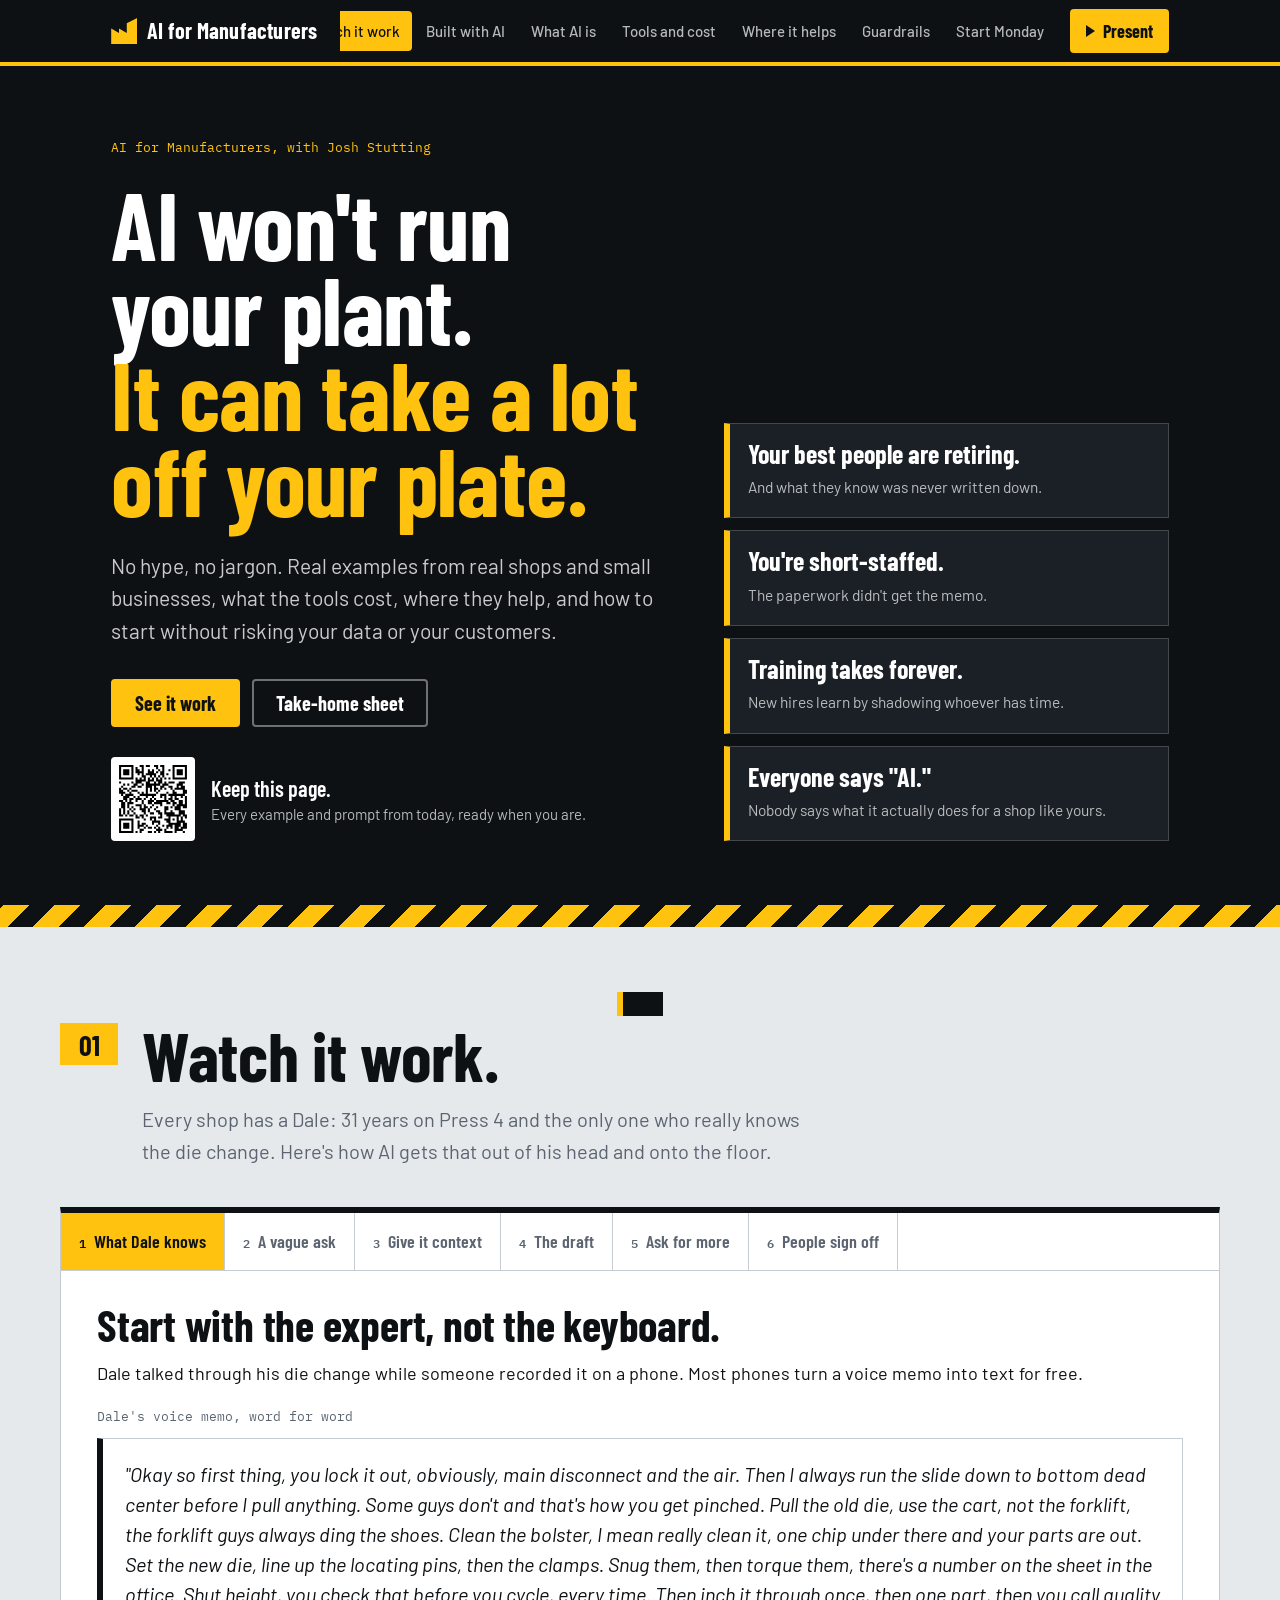
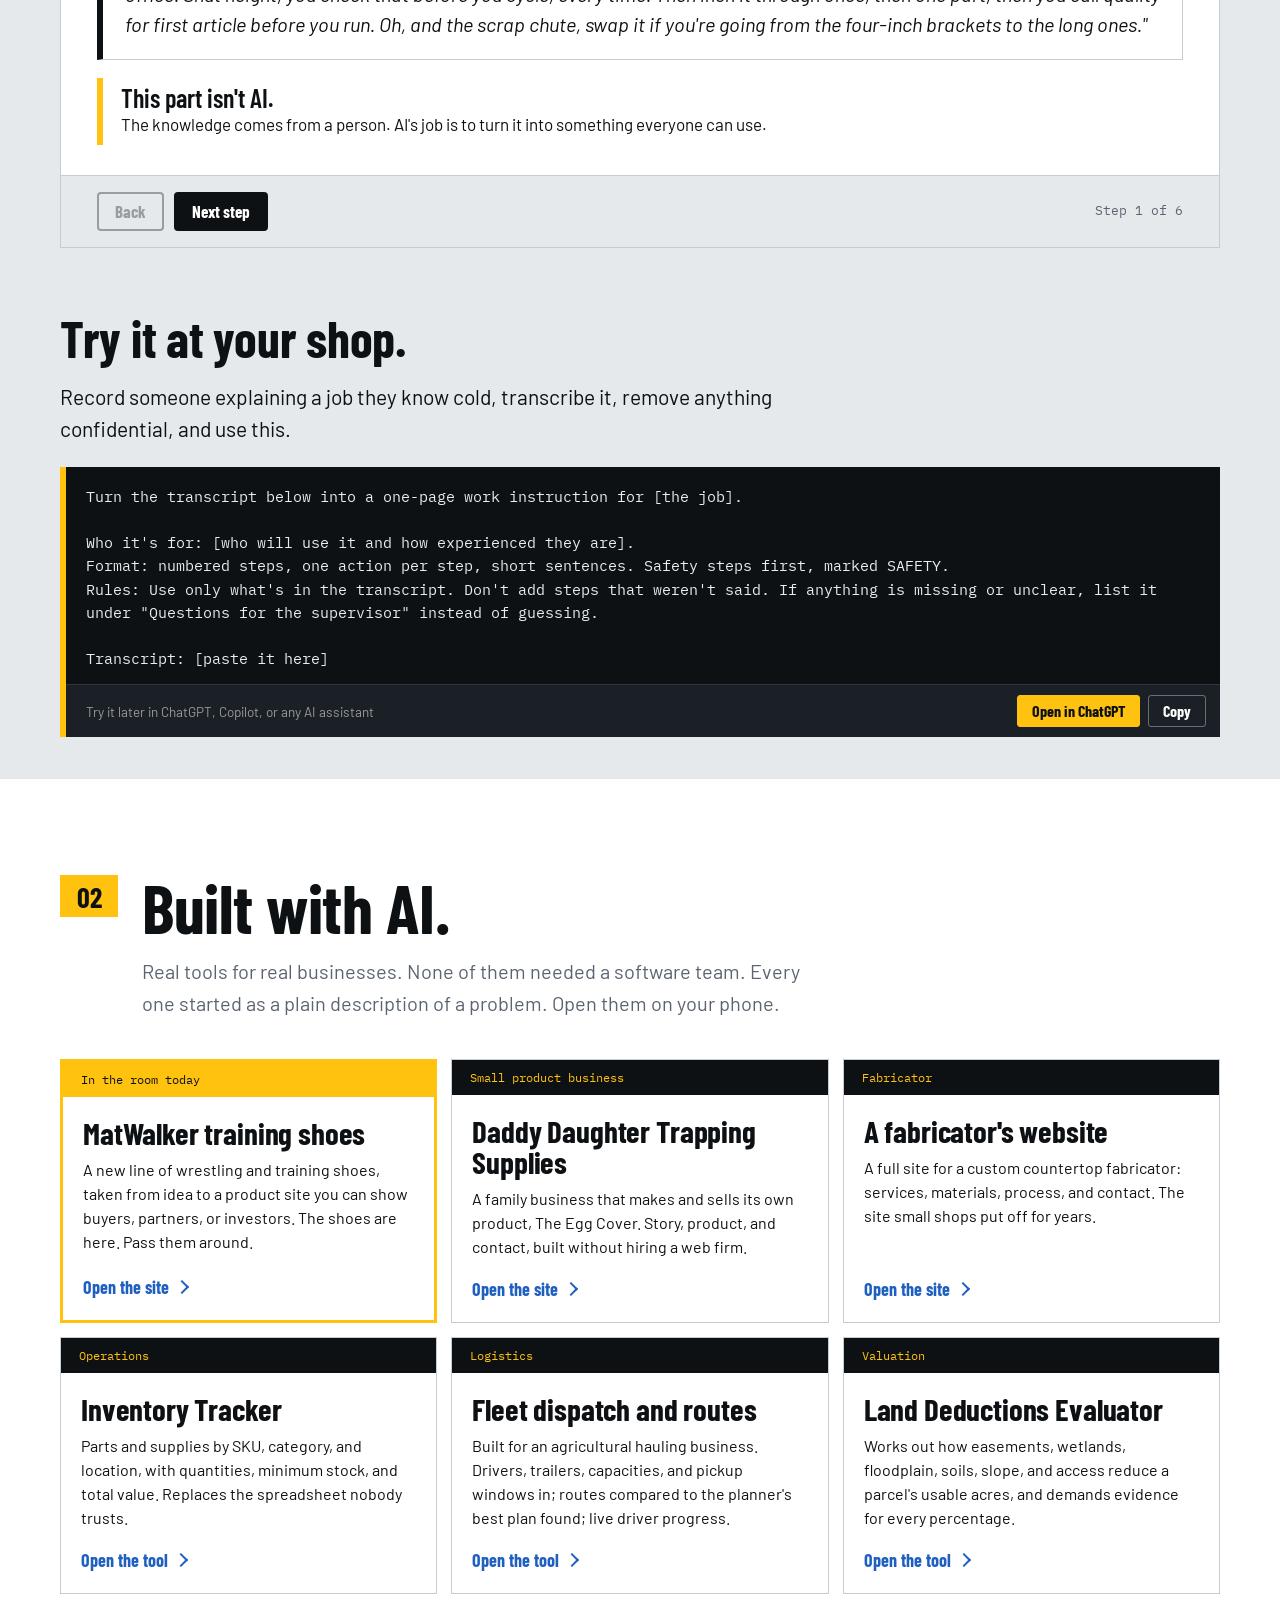
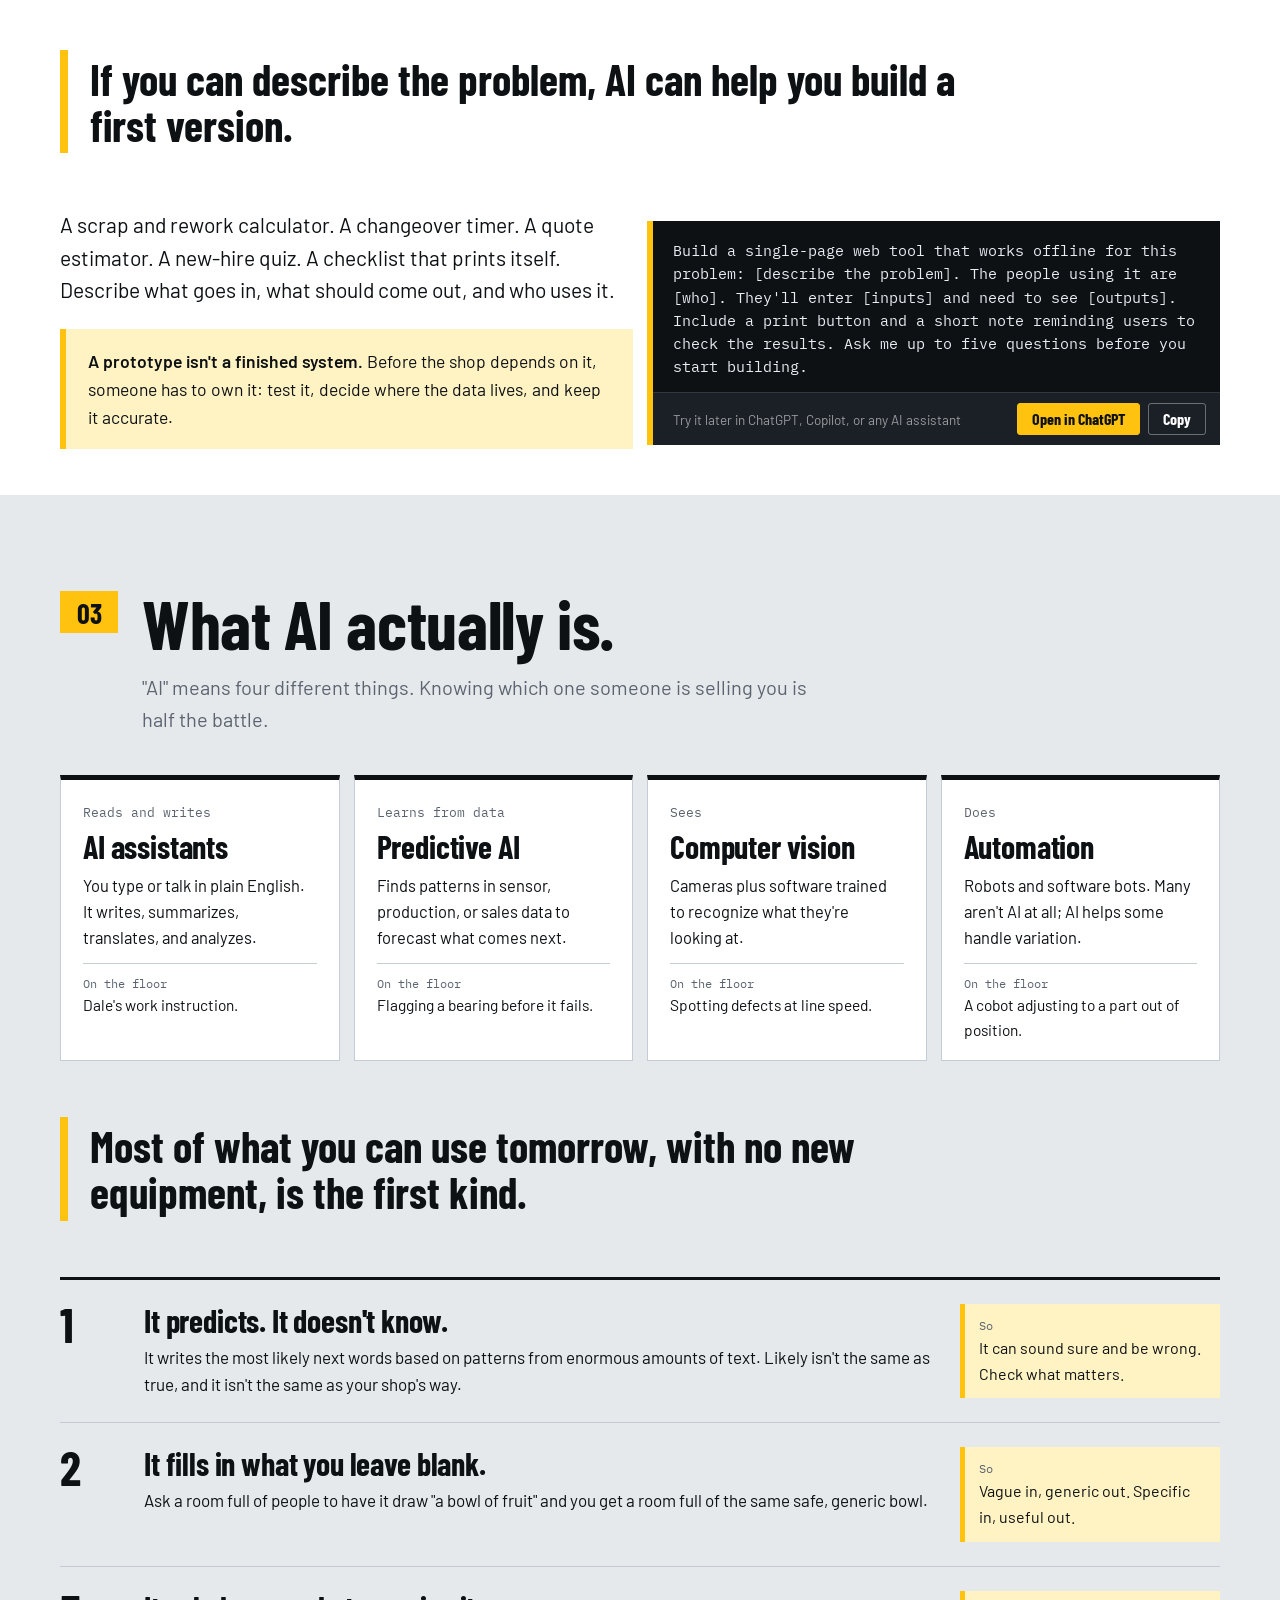
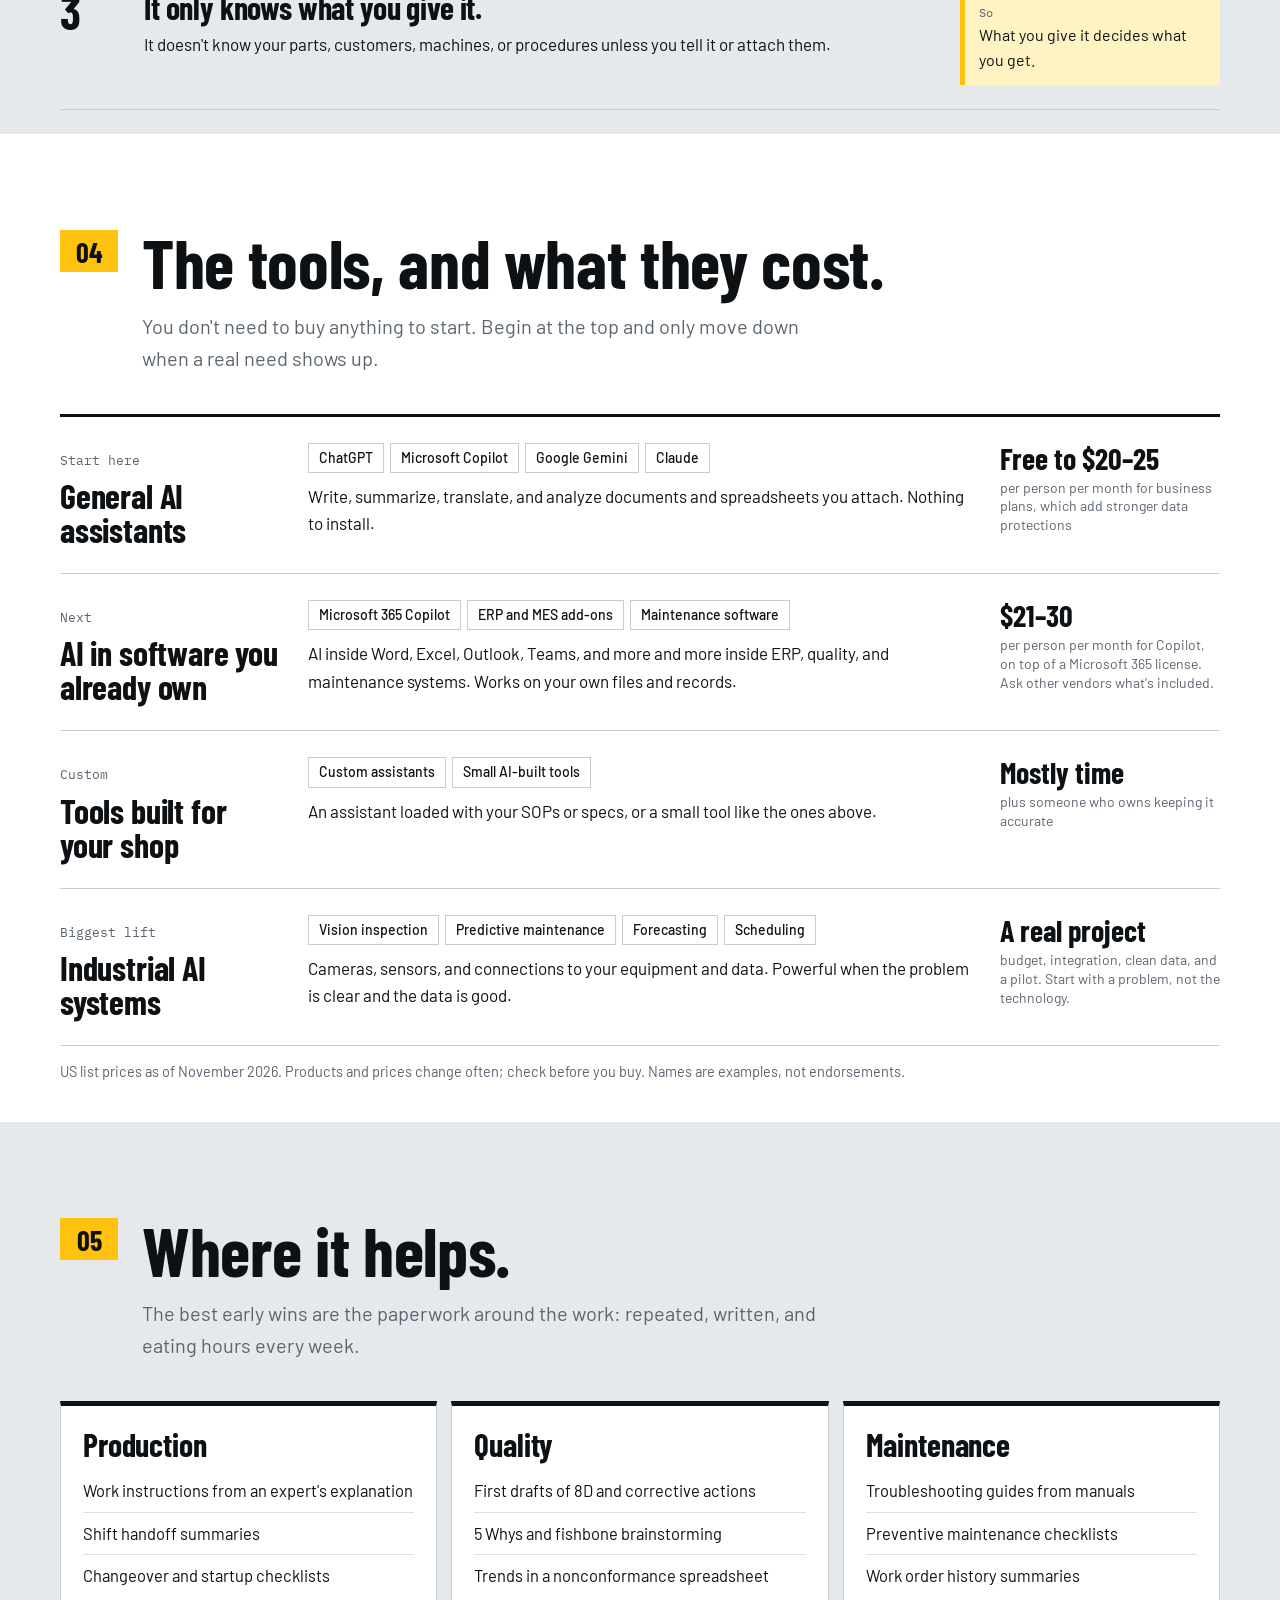
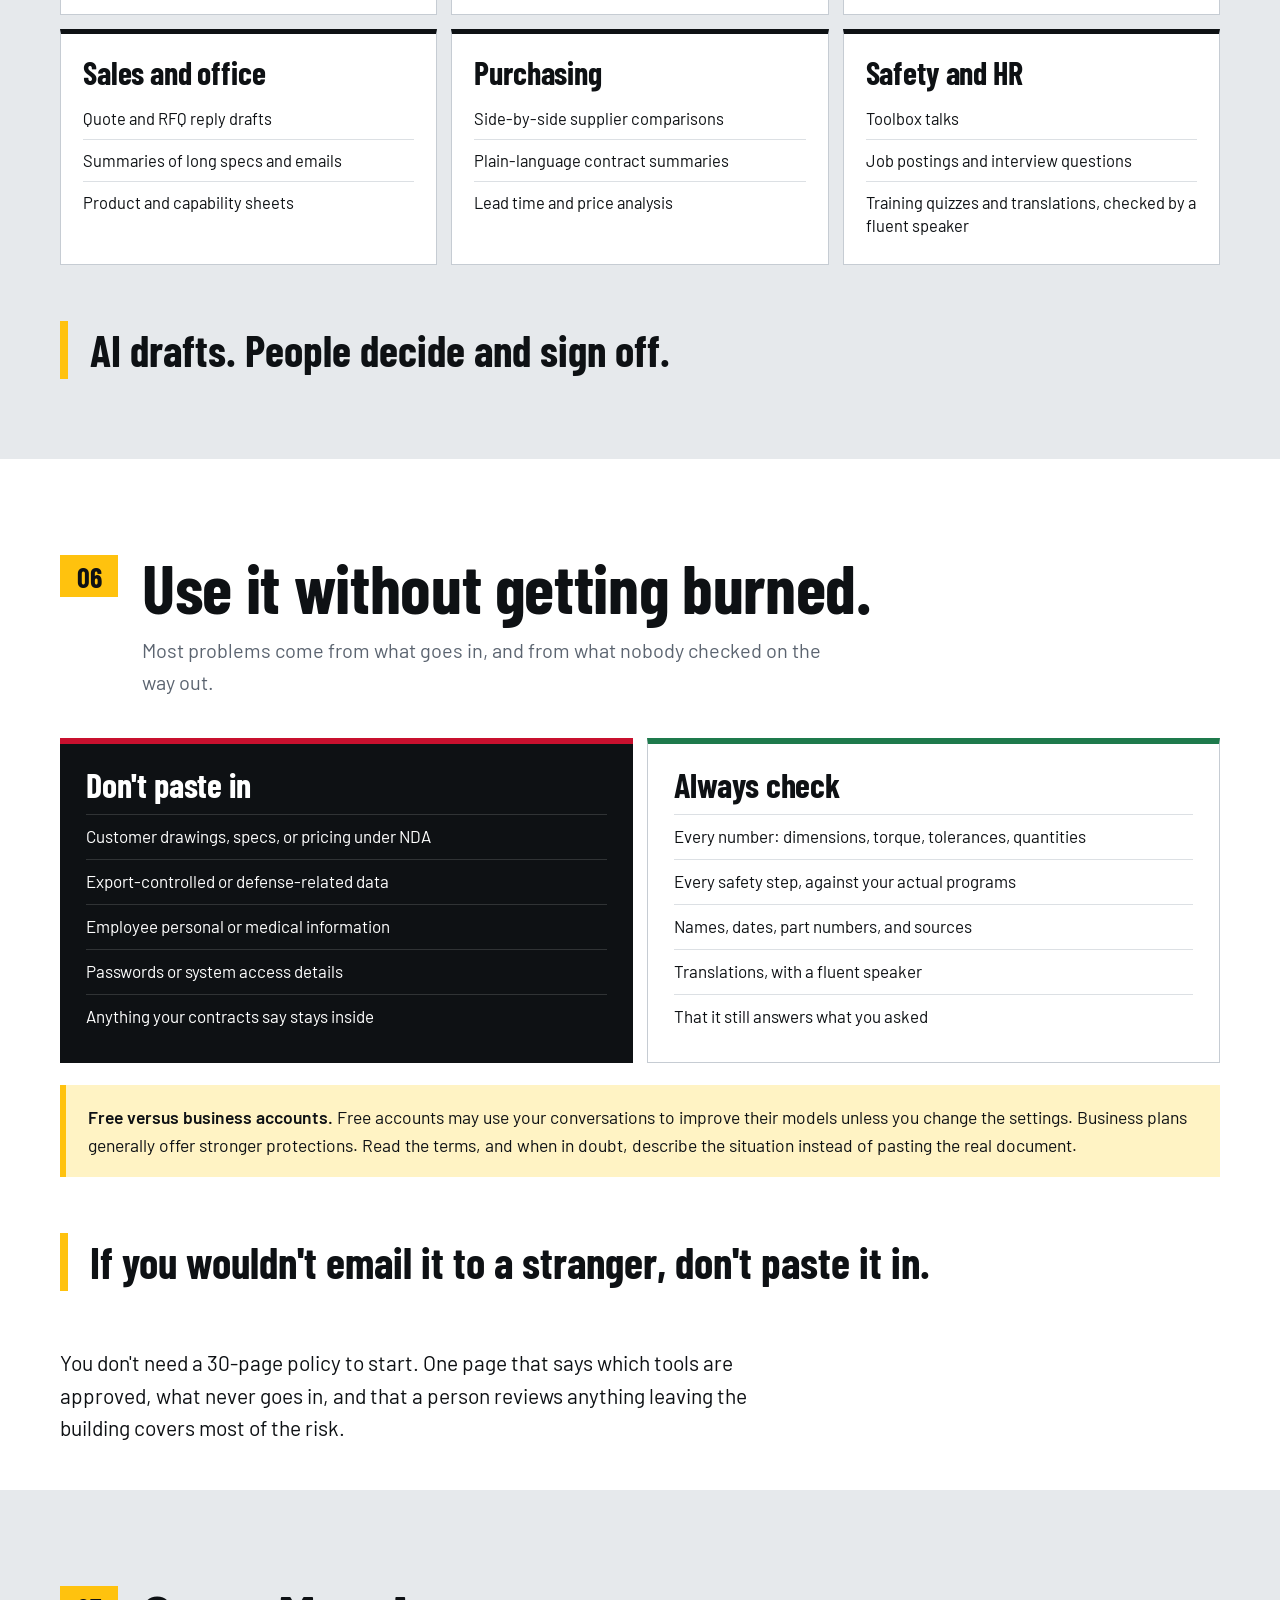
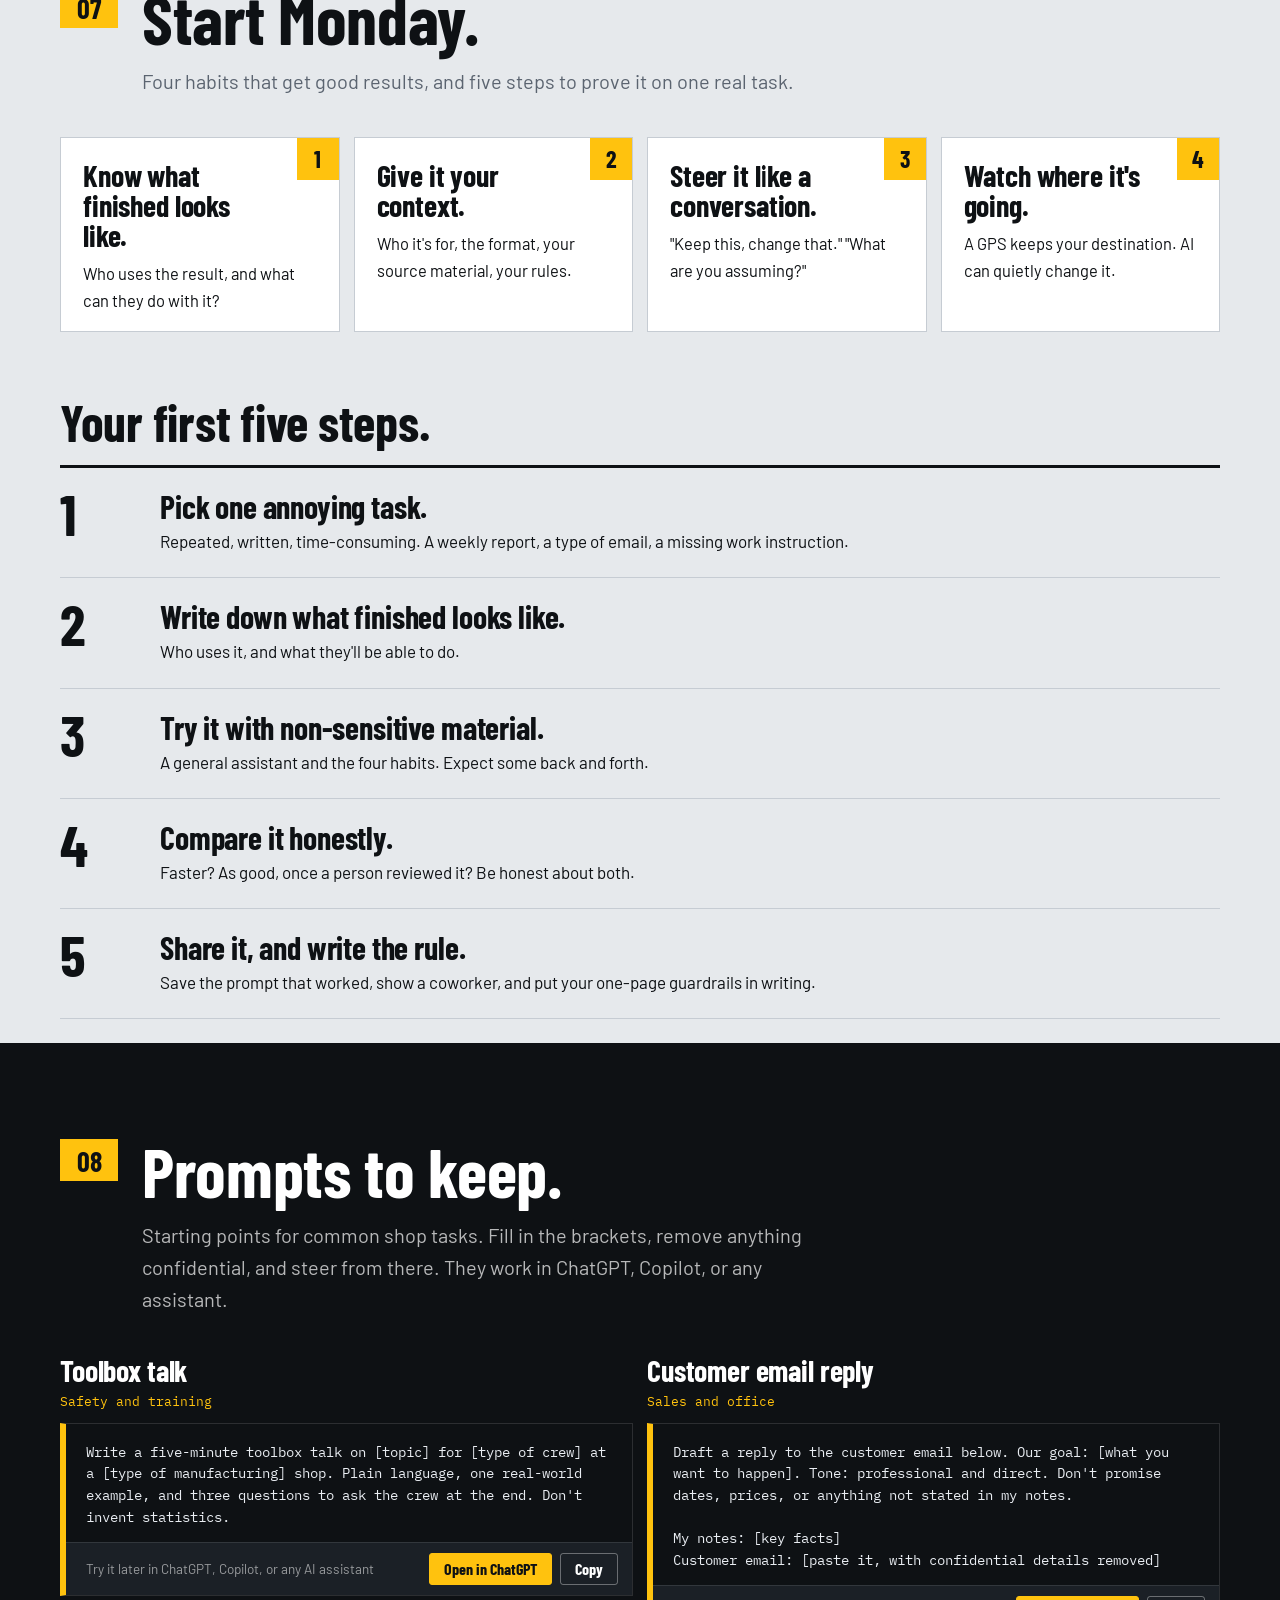
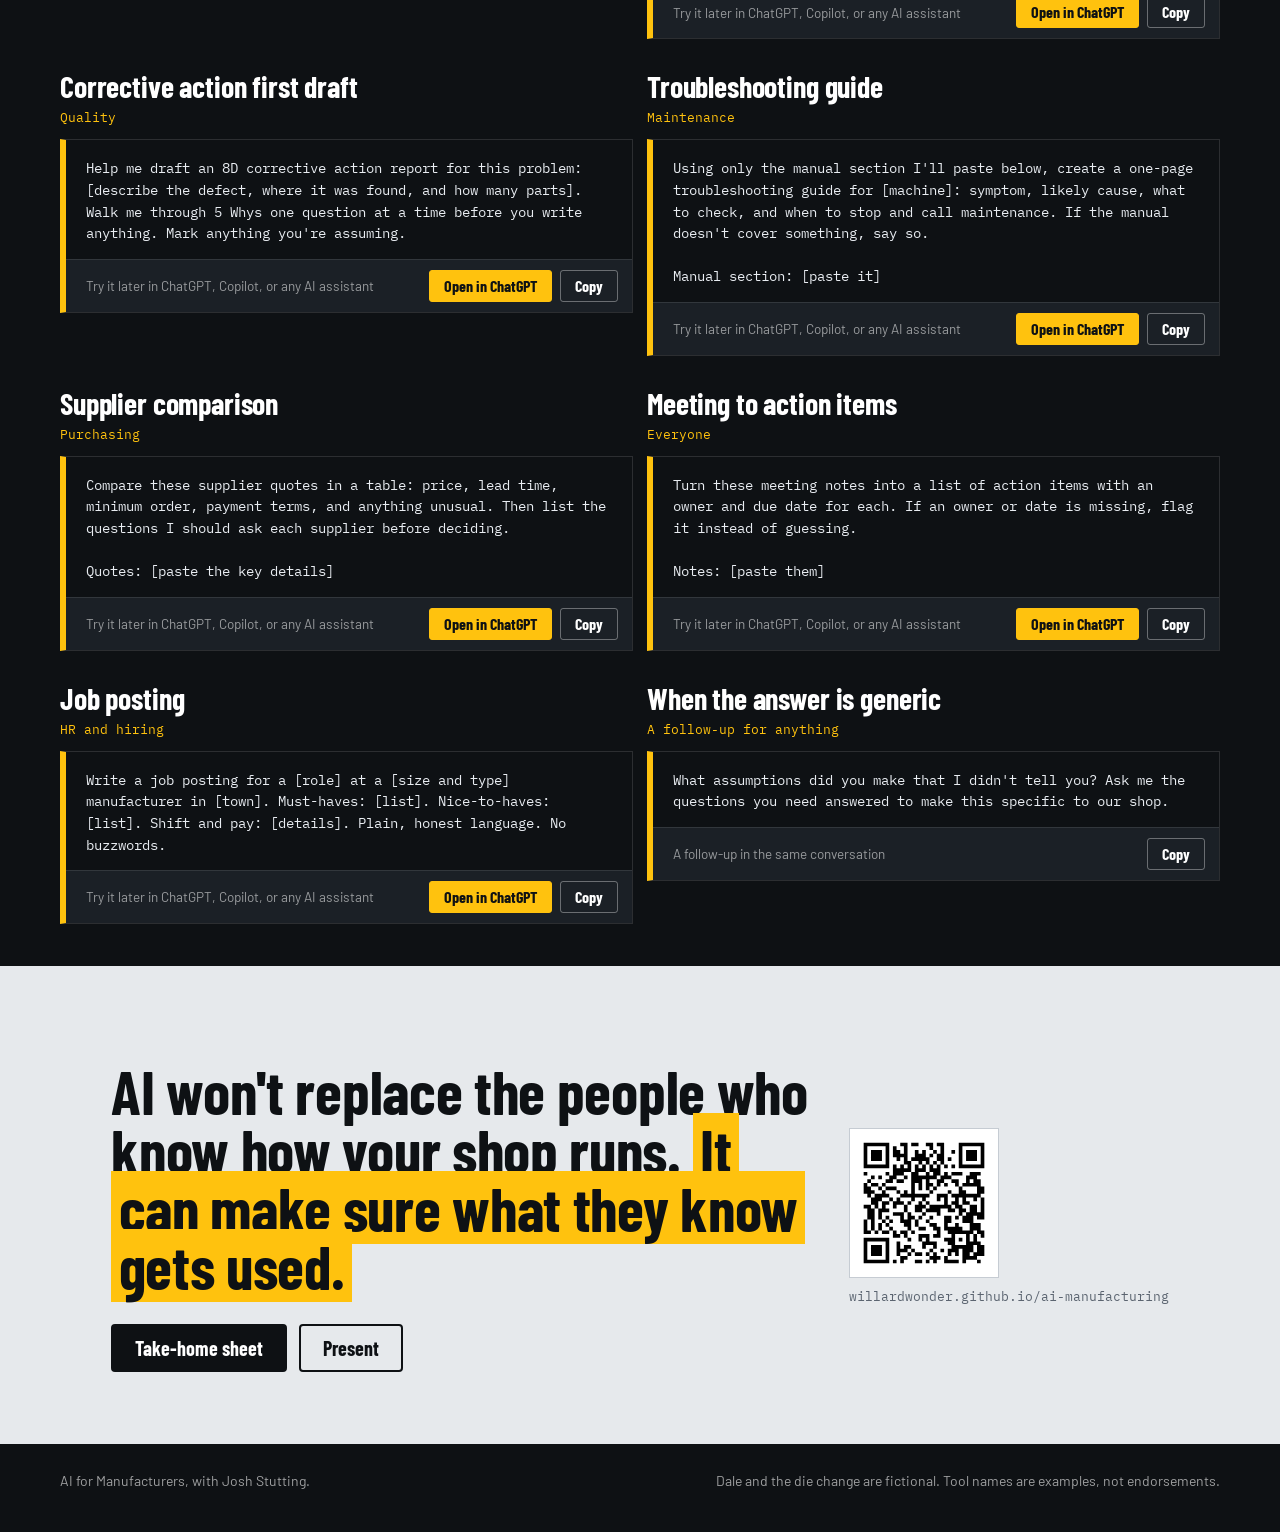
==== commit 9fc7b41a: "Rebuild as an industrial talk: slide deck plus reference page Adds present.html (28 full-screen slid" ====
--- a/index.html
+++ b/index.html
@@ -4,183 +4,97 @@
 <meta charset="utf-8">
 <meta name="viewport" content="width=device-width, initial-scale=1">
 <title>AI for Manufacturers</title>
-<meta name="description" content="A plain-language overview of AI for manufacturers: what it is, the tools, what it can do on and off the floor, and how to start safely.">
-<meta name="theme-color" content="#0D1626">
+<meta name="description" content="A plain-language look at AI for manufacturers: real examples, what it costs, what it can do, and how to start safely.">
+<meta name="theme-color" content="#0E1114">
 <link rel="preconnect" href="https://fonts.googleapis.com"><link rel="preconnect" href="https://fonts.gstatic.com" crossorigin>
-<link href="https://fonts.googleapis.com/css2?family=Geist:wght@300..700&family=Geist+Mono:wght@400;500&family=Instrument+Serif:ital@0;1&display=swap" rel="stylesheet">
+<link href="https://fonts.googleapis.com/css2?family=Barlow:wght@400;500;600&family=Barlow+Condensed:wght@600;700&family=IBM+Plex+Mono:wght@400;500&display=swap" rel="stylesheet">
 <link rel="stylesheet" href="assets/style.css">
 </head>
 <body>
 
-<!-- ================= HERO ================= -->
-<header class="hero">
-  <div class="in">
-    <div class="hbar">
-      <span class="mark"><svg width="26" height="26" viewBox="0 0 24 24" aria-hidden="true" fill="none" stroke-width="1.8" stroke-linecap="round" stroke-linejoin="round"><path d="M3 21V10l5 3V10l5 3V7l5 3V4h3v17z" stroke="#7F95FF"/><path d="M3 21h18" stroke="#fff"/></svg>AI for Manufacturers</span>
-      <span>An overview with Josh Stutting</span>
-    </div>
-    <div class="hgrid">
-      <div>
-        <h1>AI won't run your plant. <em>It can take a lot off your plate.</em></h1>
-        <p class="lede">A plain-language look at what AI actually is, which tools exist, where it helps on and off the shop floor, and how to start without putting your data, your customers, or your people at risk.</p>
-        <div class="ctas"><a class="btn light" href="#what">Start the overview</a><a class="btn line" href="handout.html">Take-home sheet</a></div>
-        <div class="qrBox"><img src="assets/qr.svg" alt="QR code linking to this page"><p><b>Keep this page.</b>Scan to save it. Every prompt here is ready to try when you're back at work.</p></div>
-      </div>
-      <svg class="routeArt" viewBox="0 0 440 330" role="img" aria-label="A production line drawn as a route, with AI helping at several stations">
-        <path class="road" d="M20 260 H420"/>
-        <path class="path draw" style="--len:900" d="M20 260 H80 V150 H160 V260 H220 V110 H300 V260 H360 V70 H420"/>
-        <g class="fadeIn">
-          <circle cx="120" cy="150" r="6" fill="#7F95FF"/><text x="120" y="135" text-anchor="middle">Quote</text>
-          <circle cx="260" cy="110" r="6" fill="#7F95FF"/><text x="260" y="95" text-anchor="middle">Instructions</text>
-          <circle cx="390" cy="70" r="6" fill="#7F95FF"/><text x="390" y="55" text-anchor="middle">Quality</text>
-          <text x="20" y="290">Office</text><text x="420" y="290" text-anchor="end">Shop floor</text>
-        </g>
-      </svg>
-    </div>
-    <div class="leave" aria-label="What you'll leave knowing">
-      <div><p class="k">You'll leave knowing</p><h3>What AI actually is</h3><p>The four kinds you'll hear about, and what each one is good at.</p></div>
-      <div><p class="k">&nbsp;</p><h3>Which tools exist</h3><p>From free assistants to AI built into the software you already pay for.</p></div>
-      <div><p class="k">&nbsp;</p><h3>Where it pays off</h3><p>Real uses in every department, and one worked example every shop can use.</p></div>
-      <div><p class="k">&nbsp;</p><h3>How to start safely</h3><p>What never to paste in, what to always check, and a simple first step.</p></div>
-    </div>
-  </div>
-</header>
-
-<!-- ================= NAV ================= -->
 <nav class="nav" aria-label="Sections">
   <div class="in">
-    <a class="mark" href="#" onclick="window.scrollTo({top:0});return false"><svg width="22" height="22" viewBox="0 0 24 24" aria-hidden="true" fill="none" stroke-width="1.8" stroke-linecap="round" stroke-linejoin="round"><path d="M3 21V10l5 3V10l5 3V7l5 3V4h3v17z" stroke="#3050E0"/><path d="M3 21h18" stroke="#0D1626"/></svg><span>AI for Manufacturers</span></a>
+    <a class="mark" href="#top"><i aria-hidden="true"></i><span>AI for Manufacturers</span></a>
     <ul class="navlist">
-      <li><a href="#what"><span>01</span>What it is</a></li>
-      <li><a href="#tools"><span>02</span>The tools</a></li>
-      <li><a href="#uses"><span>03</span>What it can do</a></li>
-      <li><a href="#watch"><span>04</span>Watch it work</a></li>
-      <li><a href="#method"><span>05</span>Getting good results</a></li>
-      <li><a href="#safe"><span>06</span>Guardrails</a></li>
-      <li><a href="#start"><span>07</span>Where to start</a></li>
-      <li><a href="#built"><span>08</span>Built with AI</a></li>
-      <li><a href="#prompts"><span>09</span>Prompts to keep</a></li>
+      <li><a href="#dale">Watch it work</a></li>
+      <li><a href="#built">Built with AI</a></li>
+      <li><a href="#what">What AI is</a></li>
+      <li><a href="#cost">Tools and cost</a></li>
+      <li><a href="#uses">Where it helps</a></li>
+      <li><a href="#safe">Guardrails</a></li>
+      <li><a href="#start">Start Monday</a></li>
+      <li><a href="#prompts">Prompts</a></li>
     </ul>
-    <a class="taskBtn" href="handout.html" style="text-decoration:none">Take-home sheet</a>
+    <a class="present" href="present.html">Present</a>
   </div>
 </nav>
 
-<main>
-
-<!-- ================= 01 WHAT ================= -->
-<section class="chapter" id="what">
-  <div class="opener"><div class="no">01</div><div><p class="part-of">The basics</p><h2>What AI actually is.</h2><p class="promise">"AI" gets used for four very different things. Knowing which one someone means is half the battle when a vendor comes calling.</p></div></div>
-  <div class="flow">
-    <div class="kinds">
-      <div class="kind"><span class="lbl">Reads and writes</span><h3>AI assistants</h3><p>Also called generative AI or large language models. You type or talk to it in plain English, and it writes, summarizes, translates, analyzes, and answers back.</p><p class="eg"><b>On the shop floor</b>Turning a veteran operator's explanation into a written work instruction.</p></div>
-      <div class="kind"><span class="lbl">Learns from your data</span><h3>Predictive AI</h3><p>Also called machine learning. It finds patterns in sensor, production, or sales data and uses them to forecast what comes next.</p><p class="eg"><b>On the shop floor</b>Flagging a spindle bearing that's starting to fail, before it fails.</p></div>
-      <div class="kind"><span class="lbl">Sees</span><h3>Computer vision</h3><p>Cameras paired with software trained to recognize what they're looking at.</p><p class="eg"><b>On the shop floor</b>Spotting surface defects, counting parts, reading labels, or checking for missing components at line speed.</p></div>
-      <div class="kind"><span class="lbl">Does</span><h3>Automation and robotics</h3><p>Robots, cobots, and software bots that follow rules. Many aren't AI at all. AI is what lets some of them handle variation instead of exact repetition.</p><p class="eg"><b>On the shop floor</b>A cobot that adjusts its pick when parts arrive slightly out of position.</p></div>
-    </div>
-    <p class="lead">Most of what you can use tomorrow, with no new equipment and no integration project, is the first kind: AI assistants. That's where the rest of this overview spends most of its time.</p>
-
-    <h3 class="statement">How an AI assistant works, in one minute.</h3>
-    <ul class="facts">
-      <li><span class="fn">1</span><div><h3>It predicts. It doesn't know.</h3><p>It writes the most likely next words based on patterns from an enormous amount of text. Most likely isn't the same as true, and it isn't the same as your shop's way of doing things.</p></div><div class="so"><b>So</b>It can sound confident and still be wrong. Check anything that matters.</div></li>
-      <li><span class="fn">2</span><div><h3>It fills in what you leave blank.</h3><p>Ask a room of people to have it draw "a bowl of fruit" and you get a room full of nearly identical, safe, generic bowls. Every decision you skip, it makes for you.</p></div><div class="so"><b>So</b>Vague requests get generic answers. Specific requests get useful ones.</div></li>
-      <li><span class="fn">3</span><div><h3>It only knows what you give it.</h3><p>It doesn't know your parts, your customers, your machines, or your procedures unless you tell it or attach them.</p></div><div class="so"><b>So</b>The quality of what you give it decides the quality of what you get.</div></li>
-    </ul>
-    <div class="remember"><h4>Remember</h4><ul><li>"AI" means four different things. Ask which one.</li><li>AI assistants predict. They don't know your shop until you tell them.</li></ul></div>
-  </div>
-</section>
-
-<!-- ================= 02 TOOLS ================= -->
-<section class="chapter" id="tools">
-  <div class="opener"><div class="no">02</div><div><p class="part-of">The landscape</p><h2>The tools, from easiest to biggest lift.</h2><p class="promise">You don't need to buy anything to start. Most shops should begin at the top of this list and only move down when a real need shows up.</p></div></div>
-  <div class="flow">
-    <ul class="tiers">
-      <li><div><span class="tl">Start here</span><h3>General AI assistants</h3></div><div>
-        <div class="names"><span>ChatGPT</span><span>Microsoft Copilot</span><span>Google Gemini</span><span>Claude</span></div>
-        <p>Chat-based assistants that write, summarize, translate, and analyze documents and spreadsheets you attach. Free versions exist; paid business plans add stronger data protections and admin controls.</p>
-        <p class="fit"><b>Cost and effort:</b> free to low monthly cost per person, nothing to install.</p></div></li>
-      <li><div><span class="tl">Next</span><h3>AI inside software you already own</h3></div><div>
-        <div class="names"><span>Microsoft 365 Copilot</span><span>ERP and MES add-ons</span><span>Maintenance software features</span></div>
-        <p>AI features built into Word, Excel, Outlook, and Teams, and increasingly into ERP, MES, quality, and maintenance systems. It works inside your own files and records.</p>
-        <p class="fit"><b>Cost and effort:</b> usually an add-on license. Ask your vendors what's included, what's coming, and what happens to your data.</p></div></li>
-      <li><div><span class="tl">Custom</span><h3>Assistants and small tools built for your shop</h3></div><div>
-        <div class="names"><span>Custom GPTs</span><span>Copilot agents</span><span>Small AI-built tools</span></div>
-        <p>An assistant loaded with your own SOPs, product specs, or style, so anyone can ask it questions. Or a simple calculator, tracker, or checklist that AI helps you build in an afternoon.</p>
-        <p class="fit"><b>Cost and effort:</b> low cost, some setup time, and someone who owns keeping it accurate.</p></div></li>
-      <li><div><span class="tl">Biggest lift</span><h3>Industrial AI systems</h3></div><div>
-        <div class="names"><span>Vision inspection</span><span>Predictive maintenance</span><span>Demand forecasting</span><span>Scheduling optimization</span></div>
-        <p>Purpose-built systems with cameras, sensors, and data connections to your equipment and records. Powerful when the problem is clear and the data is good.</p>
-        <p class="fit"><b>Cost and effort:</b> a real project with a budget, integration, clean data, and a pilot. Start with a specific problem, not with the technology.</p></div></li>
-    </ul>
-    <p class="hint">Product names and features change fast. These are examples as of late 2026, not endorsements.</p>
-    <div class="remember"><h4>Remember</h4><ul><li>Start with a general assistant and a real task.</li><li>Buy bigger systems to solve specific problems, not to "do AI."</li></ul></div>
-  </div>
-</section>
-
-<!-- ================= 03 USES ================= -->
-<section class="chapter" id="uses">
-  <div class="opener"><div class="no">03</div><div><p class="part-of">On and off the floor</p><h2>What it can do in your shop.</h2><p class="promise">The best early wins are tasks that are repeated, written, and eat hours: the paperwork around the work.</p></div></div>
-  <div class="flow">
-    <div class="depts">
-      <div class="dept"><h3>Production</h3><ul><li>Work instructions and SOPs from an expert's explanation</li><li>Shift handoff summaries from notes</li><li>Changeover and startup checklists</li></ul></div>
-      <div class="dept"><h3>Quality</h3><ul><li>First drafts of 8D and corrective action reports</li><li>Root-cause brainstorming with 5 Whys or fishbone</li><li>Spotting trends in a nonconformance spreadsheet</li></ul></div>
-      <div class="dept"><h3>Maintenance</h3><ul><li>Troubleshooting guides from equipment manuals</li><li>Preventive maintenance checklists</li><li>Summaries of work order history for a machine</li></ul></div>
-      <div class="dept"><h3>Sales and front office</h3><ul><li>First drafts of quote responses and RFQ replies</li><li>Summarizing long customer specs and emails</li><li>Product descriptions and capability sheets</li></ul></div>
-      <div class="dept"><h3>Purchasing and supply chain</h3><ul><li>Side-by-side supplier comparisons</li><li>Plain-language summaries of contract terms</li><li>Lead time and price analysis from a spreadsheet</li></ul></div>
-      <div class="dept"><h3>Safety, HR, and training</h3><ul><li>Toolbox talks and safety reminders</li><li>Job descriptions and interview questions</li><li>Training quizzes and translated instructions, checked by a fluent speaker</li></ul></div>
-    </div>
-    <p class="quote">The work stays yours. The blank page doesn't have to be.</p>
-    <div class="remember"><h4>Remember</h4><ul><li>Look for tasks that are repeated, written, and time-consuming.</li><li>AI drafts. People decide and sign off.</li></ul></div>
-  </div>
-</section>
-
-<!-- ================= 04 WATCH ================= -->
-<section class="chapter" id="watch">
-  <div class="opener"><div class="no">04</div><div><p class="part-of">A worked example</p><h2>Turn what one person knows into something everyone can use.</h2><p class="promise">Every shop has someone like Dale: 31 years on the same press, and the only one who really knows the die change. Here's how AI helps get that knowledge out of his head and onto the floor.</p></div></div>
-  <div class="flow">
+<header class="hero" id="top">
+  <div class="in">
+    <div>
+      <p class="kicker">AI for Manufacturers, with Josh Stutting</p>
+      <h1>AI won't run your plant. <span>It can take a lot off your plate.</span></h1>
+      <p class="lede">No hype, no jargon. Real examples from real shops and small businesses, what the tools cost, where they help, and how to start without risking your data or your customers.</p>
+      <div class="ctas"><a class="btn y" href="#dale">See it work</a><a class="btn line" href="handout.html">Take-home sheet</a></div>
+      <div class="qrRow"><img src="assets/qr.svg" alt="QR code linking to this page"><p><b>Keep this page.</b>Every example and prompt from today, ready when you are.</p></div>
+    </div>
+    <div class="pains" aria-label="Problems this helps with">
+      <div class="pain"><b>Your best people are retiring.</b><span>And what they know was never written down.</span></div>
+      <div class="pain"><b>You're short-staffed.</b><span>The paperwork didn't get the memo.</span></div>
+      <div class="pain"><b>Training takes forever.</b><span>New hires learn by shadowing whoever has time.</span></div>
+      <div class="pain"><b>Everyone says "AI."</b><span>Nobody says what it actually does for a shop like yours.</span></div>
+    </div>
+  </div>
+  <div class="stripe" aria-hidden="true"></div>
+</header>
+
+<!-- ================= DALE ================= -->
+<section class="sec" id="dale">
+  <div class="sh"><span class="no">01</span><div><h2>Watch it work.</h2><p>Every shop has a Dale: 31 years on Press 4 and the only one who really knows the die change. Here's how AI gets that out of his head and onto the floor.</p></div></div>
+  <div class="body">
     <div class="demo" id="demo">
-      <div class="demoTop" role="tablist" aria-label="Demo steps"></div>
+      <div class="demoTop" role="tablist" aria-label="Example steps"></div>
 
       <article class="step" data-short="What Dale knows">
         <div class="demoBody">
           <h3>Start with the expert, not the keyboard.</h3>
-          <p class="why">Dale talked through his die change while someone recorded on a phone. Most phones transcribe a voice memo for free. This is what he said, word for word.</p>
-          <p class="outLbl">Dale's voice memo, transcribed</p>
+          <p class="why">Dale talked through his die change while someone recorded it on a phone. Most phones turn a voice memo into text for free.</p>
+          <p class="outLbl">Dale's voice memo, word for word</p>
           <div class="out raw">"Okay so first thing, you lock it out, obviously, main disconnect and the air. Then I always run the slide down to bottom dead center before I pull anything. Some guys don't and that's how you get pinched. Pull the old die, use the cart, not the forklift, the forklift guys always ding the shoes. Clean the bolster, I mean really clean it, one chip under there and your parts are out. Set the new die, line up the locating pins, then the clamps. Snug them, then torque them, there's a number on the sheet in the office. Shut height, you check that before you cycle, every time. Then inch it through once, then one part, then you call quality for first article before you run. Oh, and the scrap chute, swap it if you're going from the four-inch brackets to the long ones."</div>
-          <p class="note"><b>This is the hard part, and it isn't AI.</b>The knowledge has to come from a person. AI's job is to turn it into something usable.</p>
+          <p class="dnote"><b>This part isn't AI.</b>The knowledge comes from a person. AI's job is to turn it into something everyone can use.</p>
         </div>
       </article>
 
       <article class="step" data-short="A vague ask" hidden>
         <div class="demoBody">
           <h3>Ask vaguely, get something generic.</h3>
-          <div class="prompt" data-mode="show">Write an SOP for a die change.</div>
-          <p class="outLbl">What came back (excerpt)</p>
+<div class="prompt" data-mode="show">Write an SOP for a die change.</div>
+          <p class="outLbl">What came back</p>
           <div class="out bad">1. Purpose: This procedure ensures safe and efficient die changes in accordance with company standards.
 2. Scope: Applies to all stamping presses.
 3. Responsibilities: The Production Manager shall ensure all personnel are trained...
 4. Procedure: Ensure proper PPE is worn. Remove the die using appropriate lifting equipment...</div>
-          <p class="note warn"><b>It filled in every blank.</b>Nothing here is exactly wrong, and none of it is Dale's. It says "appropriate lifting equipment" when Dale said use the cart and never the forklift. It doesn't know your press, your people, or your rules.</p>
+          <p class="dnote warn"><b>It filled in every blank.</b>None of it is Dale's. It says "appropriate lifting equipment" when Dale said use the cart, never the forklift. It doesn't know your press, your people, or your rules.</p>
         </div>
       </article>
 
       <article class="step" data-short="Give it context" hidden>
         <div class="demoBody">
-          <h3>Tell it who it's for, what it should look like, and what it may not do.</h3>
-          <div class="prompt" data-mode="show">Turn the transcript below into a one-page work instruction for the Press 4 die change.
+          <h3>Say who it's for, what it should look like, and what it can't do.</h3>
+<div class="prompt" data-mode="show">Turn the transcript below into a one-page work instruction for the Press 4 die change.
 
 Who it's for: operators with less than a year of experience. Some read English as a second language.
 Format: numbered steps, one action per step, short sentences. Safety steps first, marked SAFETY.
 Rules: Use only what's in the transcript. Don't add steps he didn't say. If anything is missing or unclear, list it under "Questions for the supervisor" instead of guessing.
 
 Transcript: [Dale's voice memo]</div>
-          <p class="note"><b>Three things changed the result.</b>The audience, the format, and a rule against making things up. None of it is fancy wording. It's context only you have.</p>
+          <p class="dnote"><b>No magic words.</b>The audience, the format, and a rule against making things up. Context only you have.</p>
         </div>
       </article>
 
       <article class="step" data-short="The draft" hidden>
         <div class="demoBody">
           <h3>A draft that's actually Dale's.</h3>
-          <p class="outLbl">What came back</p>
           <div class="out">PRESS 4 DIE CHANGE: WORK INSTRUCTION
 
 SAFETY 1. Lock out the main disconnect and the air supply.
@@ -198,38 +112,33 @@
 - What is the clamp torque value, and where is the setup sheet kept?
 - What is the correct shut height for each die?
 - Does lockout include any other energy sources, such as hydraulic or stored pressure?</div>
-          <p class="note"><b>Every step traces back to Dale.</b>And the gaps it couldn't fill became questions instead of guesses. That last question about other energy sources is one a supervisor needs to answer.</p>
+          <p class="dnote"><b>Every step traces back to Dale.</b>The gaps became questions instead of guesses, including one about other energy sources a supervisor needs to answer.</p>
         </div>
       </article>
 
       <article class="step" data-short="Ask for more" hidden>
         <div class="demoBody">
           <h3>Build on it in the same conversation.</h3>
-          <div class="prompt" data-mode="show">Keep the steps exactly as written. Add a Spanish version below it.</div>
-          <div class="prompt" data-mode="show">Now write a five-question check a supervisor can use to confirm a new operator understands this.</div>
-          <p class="note"><b>One conversation, three useful pieces.</b>The work instruction, a translation, and a training check. A fluent speaker still reviews the translation, especially the safety steps.</p>
+<div class="prompt" data-mode="show">Keep the steps exactly as written. Add a Spanish version below it.</div>
+<div class="prompt" data-mode="show">Now write a five-question check a supervisor can use to confirm a new operator understands this.</div>
+          <p class="dnote"><b>One conversation, three pieces.</b>A work instruction, a translation, and a training check. A fluent speaker still reviews the translation, especially the safety steps.</p>
         </div>
       </article>
 
       <article class="step" data-short="People sign off" hidden>
         <div class="demoBody">
           <h3>A person checks it, finishes it, and signs it.</h3>
-          <p class="why">Dale and his supervisor answer the three questions, add the torque value and shut heights, have the Spanish version checked, then sign, date, and post it at the press.</p>
-          <ul class="check">
-            <li>Every step matches how the job is really done</li>
-            <li>Every number comes from the setup sheet, not the AI</li>
-            <li>Safety steps reviewed against your lockout program</li>
-            <li>Signed and dated by the people responsible</li>
-          </ul>
-          <p class="note"><b>The time moves from writing to reviewing.</b>The knowledge stays Dale's. The decisions and the sign-off stay human. This works for any job that lives in one person's head.</p>
+          <p class="why">Dale and his supervisor answer the three questions, add the torque value and shut heights, have the Spanish checked, then sign, date, and post it at the press.</p>
+          <ul class="checks"><li>Every step matches how the job is really done</li><li>Every number comes from the setup sheet, not the AI</li><li>Safety steps checked against your lockout program</li><li>Signed and dated by the people responsible</li></ul>
+          <p class="dnote"><b>The time moves from writing to reviewing.</b>The knowledge stays Dale's. The sign-off stays human. This works for any job that lives in one person's head.</p>
         </div>
       </article>
 
       <div class="demoNav"><button class="btn small ghost" type="button" id="dPrev">Back</button><button class="btn small" type="button" id="dNext">Next step</button><span class="count" id="dCount"></span></div>
     </div>
 
-    <h3 class="statement">Try it at your shop.</h3>
-    <p>Record someone explaining a job they know cold, transcribe it, and use this prompt. Remove anything confidential first.</p>
+    <h3 class="big">Try it at your shop.</h3>
+    <p class="lead">Record someone explaining a job they know cold, transcribe it, remove anything confidential, and use this.</p>
 <div class="prompt" data-mode="new">Turn the transcript below into a one-page work instruction for [the job].
 
 Who it's for: [who will use it and how experienced they are].
@@ -237,108 +146,121 @@
 Rules: Use only what's in the transcript. Don't add steps that weren't said. If anything is missing or unclear, list it under "Questions for the supervisor" instead of guessing.
 
 Transcript: [paste it here]</div>
-    <div class="remember"><h4>Remember</h4><ul><li>The knowledge comes from your people.</li><li>Context turns a generic answer into your answer.</li><li>A person always reviews and signs off.</li></ul></div>
-  </div>
-</section>
-
-<!-- ================= 05 METHOD ================= -->
-<section class="chapter" id="method">
-  <div class="opener"><div class="no">05</div><div><p class="part-of">How to get good results</p><h2>You don't need magic words.</h2><p class="promise">Prompting isn't about secret phrases. Four habits do almost all the work, and you just saw every one of them in Dale's example.</p></div></div>
-  <div class="flow">
-    <div class="principles">
-      <div><span class="n">01</span><h3>Know what finished looks like.</h3><p>Before you type anything, say who will use the result and what they'll be able to do with it. "A new operator can run the die change from one page."</p></div>
-      <div><span class="n">02</span><h3>Give it the context only you have.</h3><p>Who it's for, the format, your source material, your rules, and what it must not do. Specific beats long.</p></div>
-      <div><span class="n">03</span><h3>Steer it like a conversation.</h3><p>Rarely right on the first try, and that's normal. "Keep this, change that." "What are you assuming?" "Ask me what you need to know."</p></div>
-      <div><span class="n">04</span><h3>Watch where it's taking you.</h3><p>A GPS reroutes but keeps your destination. AI can quietly change the destination and make it sound reasonable. Check it against what you set out to do.</p></div>
-    </div>
-    <p class="quote">AI can help find the route. You own the destination.</p>
-  </div>
-</section>
-
-<!-- ================= 06 SAFE ================= -->
-<section class="chapter" id="safe">
-  <div class="opener"><div class="no">06</div><div><p class="part-of">Guardrails</p><h2>Use it without getting burned.</h2><p class="promise">Most AI problems in manufacturing come from what goes in and from what nobody checked on the way out.</p></div></div>
-  <div class="flow">
-    <div class="never">
-      <div class="no"><h3>Don't paste in</h3><ul><li>Customer drawings, specs, or pricing under NDA</li><li>Export-controlled or defense-related technical data</li><li>Employee personal or medical information</li><li>Passwords, account numbers, or system access details</li><li>Anything your company or customer contracts say stays inside</li></ul></div>
-      <div class="yes"><h3>Always check</h3><ul><li>Every number: dimensions, torque values, tolerances, quantities</li><li>Every safety step, against your actual programs</li><li>Names, dates, part numbers, and sources it cites</li><li>Translations, with a fluent speaker</li><li>That it's still answering the question you asked</li></ul></div>
-    </div>
-    <div class="callout"><b>Free versus business accounts.</b> Free consumer accounts may use your conversations to improve their models unless you change the settings. Business plans generally offer stronger data protections. Read the terms, check the settings, and when in doubt, describe the situation instead of pasting the real document.</div>
-    <h3 class="statement">Put a simple rule in writing.</h3>
-    <p class="lead">You don't need a 30-page policy to start. One page that says which tools are approved, what data never goes in, and that a person reviews anything that leaves the building covers most of the risk.</p>
-    <div class="remember"><h4>Remember</h4><ul><li>If you wouldn't email it to a stranger, don't paste it in.</li><li>Check every number and every safety step.</li></ul></div>
-  </div>
-</section>
-
-<!-- ================= 07 START ================= -->
-<section class="chapter" id="start">
-  <div class="opener"><div class="no">07</div><div><p class="part-of">Monday morning</p><h2>Where to start.</h2><p class="promise">Skip the big strategy for now. Prove it on one small, real task, then grow from what works.</p></div></div>
-  <div class="flow">
-    <ol class="plan">
-      <li><div><h3>Pick one annoying task.</h3><p>Repeated, written, and time-consuming. A weekly report, a type of customer email, a missing work instruction.</p></div></li>
-      <li><div><h3>Write down what finished looks like.</h3><p>Who uses the result, and what they'll be able to do with it.</p></div></li>
-      <li><div><h3>Try it with non-sensitive material.</h3><p>Use a general assistant and the four habits. Expect a few rounds of back and forth.</p></div></li>
-      <li><div><h3>Compare it to the old way.</h3><p>Was it faster? Was it as good once a person reviewed it? Be honest about both.</p></div></li>
-      <li><div><h3>Share what worked, and write the rule.</h3><p>Save the prompt that worked, show a coworker, and put your one-page guardrails in writing before it spreads.</p></div></li>
+  </div>
+</section>
+
+<!-- ================= BUILT ================= -->
+<section class="sec alt" id="built">
+  <div class="sh"><span class="no">02</span><div><h2>Built with AI.</h2><p>Real tools for real businesses. None of them needed a software team. Every one started as a plain description of a problem. Open them on your phone.</p></div></div>
+  <div class="body">
+    <div class="grid g3">
+      <a class="tool inroom" href="https://willardwonder.github.io/matwalker/" target="_blank" rel="noopener"><span class="tt">In the room today</span><span class="tb"><h3>MatWalker training shoes</h3><p>A new line of wrestling and training shoes, taken from idea to a product site you can show buyers, partners, or investors. The shoes are here. Pass them around.</p><span class="go">Open the site</span></span></a>
+      <a class="tool" href="https://willardwonder.github.io/trapping/" target="_blank" rel="noopener"><span class="tt">Small product business</span><span class="tb"><h3>Daddy Daughter Trapping Supplies</h3><p>A family business that makes and sells its own product, The Egg Cover. Story, product, and contact, built without hiring a web firm.</p><span class="go">Open the site</span></span></a>
+      <a class="tool" href="https://willardwonder.github.io/lci/" target="_blank" rel="noopener"><span class="tt">Fabricator</span><span class="tb"><h3>A fabricator's website</h3><p>A full site for a custom countertop fabricator: services, materials, process, and contact. The site small shops put off for years.</p><span class="go">Open the site</span></span></a>
+      <a class="tool" href="https://willardwonder.github.io/inventory/" target="_blank" rel="noopener"><span class="tt">Operations</span><span class="tb"><h3>Inventory Tracker</h3><p>Parts and supplies by SKU, category, and location, with quantities, minimum stock, and total value. Replaces the spreadsheet nobody trusts.</p><span class="go">Open the tool</span></span></a>
+      <a class="tool" href="https://willardwonder.github.io/malliet/" target="_blank" rel="noopener"><span class="tt">Logistics</span><span class="tb"><h3>Fleet dispatch and routes</h3><p>Built for an agricultural hauling business. Drivers, trailers, capacities, and pickup windows in; routes compared to the planner's best plan found; live driver progress.</p><span class="go">Open the tool</span></span></a>
+      <a class="tool" href="tools/land-deductions.html" target="_blank" rel="noopener"><span class="tt">Valuation</span><span class="tb"><h3>Land Deductions Evaluator</h3><p>Works out how easements, wetlands, floodplain, soils, slope, and access reduce a parcel's usable acres, and demands evidence for every percentage.</p><span class="go">Open the tool</span></span></a>
+    </div>
+    <p class="bar">If you can describe the problem, AI can help you build a first version.</p>
+    <div class="grid g2" style="align-items:start">
+      <div><p class="lead" style="margin-top:0">A scrap and rework calculator. A changeover timer. A quote estimator. A new-hire quiz. A checklist that prints itself. Describe what goes in, what should come out, and who uses it.</p>
+        <div class="callout"><b>A prototype isn't a finished system.</b> Before the shop depends on it, someone has to own it: test it, decide where the data lives, and keep it accurate.</div></div>
+<div class="prompt" data-mode="new">Build a single-page web tool that works offline for this problem: [describe the problem]. The people using it are [who]. They'll enter [inputs] and need to see [outputs]. Include a print button and a short note reminding users to check the results. Ask me up to five questions before you start building.</div>
+    </div>
+  </div>
+</section>
+
+<!-- ================= WHAT ================= -->
+<section class="sec" id="what">
+  <div class="sh"><span class="no">03</span><div><h2>What AI actually is.</h2><p>"AI" means four different things. Knowing which one someone is selling you is half the battle.</p></div></div>
+  <div class="body">
+    <div class="grid g4">
+      <div class="card"><span class="lbl">Reads and writes</span><h3>AI assistants</h3><p>You type or talk in plain English. It writes, summarizes, translates, and analyzes.</p><p class="eg"><b>On the floor</b>Dale's work instruction.</p></div>
+      <div class="card"><span class="lbl">Learns from data</span><h3>Predictive AI</h3><p>Finds patterns in sensor, production, or sales data to forecast what comes next.</p><p class="eg"><b>On the floor</b>Flagging a bearing before it fails.</p></div>
+      <div class="card"><span class="lbl">Sees</span><h3>Computer vision</h3><p>Cameras plus software trained to recognize what they're looking at.</p><p class="eg"><b>On the floor</b>Spotting defects at line speed.</p></div>
+      <div class="card"><span class="lbl">Does</span><h3>Automation</h3><p>Robots and software bots. Many aren't AI at all; AI helps some handle variation.</p><p class="eg"><b>On the floor</b>A cobot adjusting to a part out of position.</p></div>
+    </div>
+    <p class="bar">Most of what you can use tomorrow, with no new equipment, is the first kind.</p>
+    <div class="facts">
+      <div class="fact"><span class="n">1</span><div><h3>It predicts. It doesn't know.</h3><p>It writes the most likely next words based on patterns from enormous amounts of text. Likely isn't the same as true, and it isn't the same as your shop's way.</p></div><div class="so"><b>So</b>It can sound sure and be wrong. Check what matters.</div></div>
+      <div class="fact"><span class="n">2</span><div><h3>It fills in what you leave blank.</h3><p>Ask a room full of people to have it draw "a bowl of fruit" and you get a room full of the same safe, generic bowl.</p></div><div class="so"><b>So</b>Vague in, generic out. Specific in, useful out.</div></div>
+      <div class="fact"><span class="n">3</span><div><h3>It only knows what you give it.</h3><p>It doesn't know your parts, customers, machines, or procedures unless you tell it or attach them.</p></div><div class="so"><b>So</b>What you give it decides what you get.</div></div>
+    </div>
+  </div>
+</section>
+
+<!-- ================= COST ================= -->
+<section class="sec alt" id="cost">
+  <div class="sh"><span class="no">04</span><div><h2>The tools, and what they cost.</h2><p>You don't need to buy anything to start. Begin at the top and only move down when a real need shows up.</p></div></div>
+  <div class="body">
+    <div class="tiers">
+      <div class="tier"><div><span class="step">Start here</span><h3>General AI assistants</h3></div><div><div class="tags"><span>ChatGPT</span><span>Microsoft Copilot</span><span>Google Gemini</span><span>Claude</span></div><p>Write, summarize, translate, and analyze documents and spreadsheets you attach. Nothing to install.</p></div><div class="price">Free to $20–25<small>per person per month for business plans, which add stronger data protections</small></div></div>
+      <div class="tier"><div><span class="step">Next</span><h3>AI in software you already own</h3></div><div><div class="tags"><span>Microsoft 365 Copilot</span><span>ERP and MES add-ons</span><span>Maintenance software</span></div><p>AI inside Word, Excel, Outlook, Teams, and more and more inside ERP, quality, and maintenance systems. Works on your own files and records.</p></div><div class="price">$21–30<small>per person per month for Copilot, on top of a Microsoft 365 license. Ask other vendors what's included.</small></div></div>
+      <div class="tier"><div><span class="step">Custom</span><h3>Tools built for your shop</h3></div><div><div class="tags"><span>Custom assistants</span><span>Small AI-built tools</span></div><p>An assistant loaded with your SOPs or specs, or a small tool like the ones above.</p></div><div class="price">Mostly time<small>plus someone who owns keeping it accurate</small></div></div>
+      <div class="tier"><div><span class="step">Biggest lift</span><h3>Industrial AI systems</h3></div><div><div class="tags"><span>Vision inspection</span><span>Predictive maintenance</span><span>Forecasting</span><span>Scheduling</span></div><p>Cameras, sensors, and connections to your equipment and data. Powerful when the problem is clear and the data is good.</p></div><div class="price">A real project<small>budget, integration, clean data, and a pilot. Start with a problem, not the technology.</small></div></div>
+    </div>
+    <p class="note">US list prices as of November 2026. Products and prices change often; check before you buy. Names are examples, not endorsements.</p>
+  </div>
+</section>
+
+<!-- ================= USES ================= -->
+<section class="sec" id="uses">
+  <div class="sh"><span class="no">05</span><div><h2>Where it helps.</h2><p>The best early wins are the paperwork around the work: repeated, written, and eating hours every week.</p></div></div>
+  <div class="body">
+    <div class="grid g3">
+      <div class="card"><h3>Production</h3><ul><li>Work instructions from an expert's explanation</li><li>Shift handoff summaries</li><li>Changeover and startup checklists</li></ul></div>
+      <div class="card"><h3>Quality</h3><ul><li>First drafts of 8D and corrective actions</li><li>5 Whys and fishbone brainstorming</li><li>Trends in a nonconformance spreadsheet</li></ul></div>
+      <div class="card"><h3>Maintenance</h3><ul><li>Troubleshooting guides from manuals</li><li>Preventive maintenance checklists</li><li>Work order history summaries</li></ul></div>
+      <div class="card"><h3>Sales and office</h3><ul><li>Quote and RFQ reply drafts</li><li>Summaries of long specs and emails</li><li>Product and capability sheets</li></ul></div>
+      <div class="card"><h3>Purchasing</h3><ul><li>Side-by-side supplier comparisons</li><li>Plain-language contract summaries</li><li>Lead time and price analysis</li></ul></div>
+      <div class="card"><h3>Safety and HR</h3><ul><li>Toolbox talks</li><li>Job postings and interview questions</li><li>Training quizzes and translations, checked by a fluent speaker</li></ul></div>
+    </div>
+    <p class="bar">AI drafts. People decide and sign off.</p>
+  </div>
+</section>
+
+<!-- ================= SAFE ================= -->
+<section class="sec alt" id="safe">
+  <div class="sh"><span class="no">06</span><div><h2>Use it without getting burned.</h2><p>Most problems come from what goes in, and from what nobody checked on the way out.</p></div></div>
+  <div class="body">
+    <div class="dd">
+      <div class="no"><h3>Don't paste in</h3><ul><li>Customer drawings, specs, or pricing under NDA</li><li>Export-controlled or defense-related data</li><li>Employee personal or medical information</li><li>Passwords or system access details</li><li>Anything your contracts say stays inside</li></ul></div>
+      <div class="yes"><h3>Always check</h3><ul><li>Every number: dimensions, torque, tolerances, quantities</li><li>Every safety step, against your actual programs</li><li>Names, dates, part numbers, and sources</li><li>Translations, with a fluent speaker</li><li>That it still answers what you asked</li></ul></div>
+    </div>
+    <div class="callout"><b>Free versus business accounts.</b> Free accounts may use your conversations to improve their models unless you change the settings. Business plans generally offer stronger protections. Read the terms, and when in doubt, describe the situation instead of pasting the real document.</div>
+    <p class="bar">If you wouldn't email it to a stranger, don't paste it in.</p>
+    <p class="lead">You don't need a 30-page policy to start. One page that says which tools are approved, what never goes in, and that a person reviews anything leaving the building covers most of the risk.</p>
+  </div>
+</section>
+
+<!-- ================= START ================= -->
+<section class="sec" id="start">
+  <div class="sh"><span class="no">07</span><div><h2>Start Monday.</h2><p>Four habits that get good results, and five steps to prove it on one real task.</p></div></div>
+  <div class="body">
+    <div class="grid g4 habits">
+      <div class="habit"><h3>Know what finished looks like.</h3><p>Who uses the result, and what can they do with it?</p></div>
+      <div class="habit"><h3>Give it your context.</h3><p>Who it's for, the format, your source material, your rules.</p></div>
+      <div class="habit"><h3>Steer it like a conversation.</h3><p>"Keep this, change that." "What are you assuming?"</p></div>
+      <div class="habit"><h3>Watch where it's going.</h3><p>A GPS keeps your destination. AI can quietly change it.</p></div>
+    </div>
+    <h3 class="big">Your first five steps.</h3>
+    <ol class="monday">
+      <li><div><h3>Pick one annoying task.</h3><p>Repeated, written, time-consuming. A weekly report, a type of email, a missing work instruction.</p></div></li>
+      <li><div><h3>Write down what finished looks like.</h3><p>Who uses it, and what they'll be able to do.</p></div></li>
+      <li><div><h3>Try it with non-sensitive material.</h3><p>A general assistant and the four habits. Expect some back and forth.</p></div></li>
+      <li><div><h3>Compare it honestly.</h3><p>Faster? As good, once a person reviewed it? Be honest about both.</p></div></li>
+      <li><div><h3>Share it, and write the rule.</h3><p>Save the prompt that worked, show a coworker, and put your one-page guardrails in writing.</p></div></li>
     </ol>
   </div>
 </section>
 
-<!-- ================= 08 BUILT ================= -->
-<section class="chapter" id="built">
-  <div class="opener"><div class="no">08</div><div><p class="part-of">Real examples</p><h2>Small tools, built with AI.</h2><p class="promise">Real tools for real businesses. Every one started as a plain-language description of a problem, not a software project. Open them on your phone and try them.</p></div></div>
-  <div class="flow">
-    <div class="gallery">
-      <a class="tool" href="https://willardwonder.github.io/inventory/" target="_blank" rel="noopener">
-        <span class="tk">Operations</span><h3>Inventory Tracker</h3>
-        <p>Track parts and supplies by SKU, category, and location, with quantities, minimum stock levels, and total value. The kind of tool that replaces a shared spreadsheet nobody trusts.</p>
-        <span class="go">Open the tool</span></a>
-      <a class="tool" href="https://willardwonder.github.io/malliet/" target="_blank" rel="noopener">
-        <span class="tk">Logistics</span><h3>Fleet dispatch and route planner</h3>
-        <p>Built for an agricultural hauling business. Drivers, trailers, capacities, pickup windows, and stops go in; the planner compares the dispatcher's routes to its best plan found and tracks live driver progress.</p>
-        <span class="go">Open the tool</span></a>
-      <a class="tool" href="https://willardwonder.github.io/lci/" target="_blank" rel="noopener">
-        <span class="tk">Small manufacturer</span><h3>A fabricator's website</h3>
-        <p>A full website for a custom countertop fabricator: services, materials, process, and contact. The kind of site small shops often go years without because it seems like too big a project.</p>
-        <span class="go">Open the site</span></a>
-      <a class="tool" href="https://willardwonder.github.io/matwalker/" target="_blank" rel="noopener">
-        <span class="tk">Product development</span><h3>MatWalker training shoes</h3>
-        <p>A product launch site for a new line of wrestling and training shoes: models, features, and technology. The shoes are here in the room. AI helped take them from idea to something you can show buyers, partners, or investors.</p>
-        <span class="go">Open the site</span></a>
-      <a class="tool" href="https://willardwonder.github.io/trapping/" target="_blank" rel="noopener">
-        <span class="tk">Small product business</span><h3>Daddy Daughter Trapping Supplies</h3>
-        <p>A family business that makes and sells its own product, The Egg Cover. The site tells the story, shows the product, and gives customers a way to connect, built without hiring a web firm.</p>
-        <span class="go">Open the site</span></a>
-      <a class="tool" href="tools/land-deductions.html" target="_blank" rel="noopener">
-        <span class="tk">Valuation</span><h3>Land Deductions Evaluator</h3>
-        <p>Built for a land valuation team. Works out how easements, wetlands, floodplain, poor soils, slope, and access reduce a parcel's usable acres, and requires evidence behind every percentage. Works offline.</p>
-        <span class="go">Open the tool</span></a>
-      <a class="tool" href="tools/parcel-lookup.html" target="_blank" rel="noopener">
-        <span class="tk">Public data</span><h3>Wisconsin Parcel Owner Lookup</h3>
-        <p>Searches Wisconsin's public statewide parcel data for owners and acreage. Built from a single detailed prompt.</p>
-        <span class="go">Open the tool</span></a>
-    </div>
-    <h3 class="statement">Now picture one for your shop.</h3>
-    <p class="lead">A scrap and rework calculator. A changeover timer. A quote estimator. A training quiz for new hires. A checklist that prints itself. The same approach works: describe the problem, what goes in, what should come out, and who uses it.</p>
-<div class="prompt" data-mode="new">Build a single-page web tool that works offline for this problem: [describe the problem]. The people using it are [who]. They'll enter [inputs] and need to see [outputs]. Include a print button and a short note reminding users to check the results. Ask me up to five questions before you start building.</div>
-    <div class="callout"><b>A prototype isn't a finished system.</b> Before a shop depends on a tool like this, someone has to own it: test it, decide where the data lives, keep it accurate, and decide who's allowed to change it.</div>
-    <div class="remember"><h4>Remember</h4><ul><li>If you can describe the problem, AI can help you build a first version.</li><li>Someone still owns, tests, and maintains it.</li></ul></div>
-  </div>
-</section>
-
-</main>
-
-<!-- ================= 08 PROMPTS ================= -->
-<section class="toolkit" id="prompts">
-  <div class="head">
-    <p style="font-family:var(--mono);font-size:13px;color:var(--accent-glow);margin-bottom:16px">09</p>
-    <h2>Prompts to keep.</h2>
-    <p>Starting points for common manufacturing tasks. Fill in the brackets, remove anything confidential, and expect to steer from there. They work in ChatGPT, Copilot, or any AI assistant.</p>
-  </div>
-  <div class="kit">
+<!-- ================= PROMPTS ================= -->
+<section class="sec dark" id="prompts">
+  <div class="sh"><span class="no">08</span><div><h2>Prompts to keep.</h2><p>Starting points for common shop tasks. Fill in the brackets, remove anything confidential, and steer from there. They work in ChatGPT, Copilot, or any assistant.</p></div></div>
+  <div class="body kit">
     <div class="kitItem"><h3>Toolbox talk</h3><p class="use">Safety and training</p>
 <div class="prompt" data-mode="new">Write a five-minute toolbox talk on [topic] for [type of crew] at a [type of manufacturing] shop. Plain language, one real-world example, and three questions to ask the crew at the end. Don't invent statistics.</div></div>
-    <div class="kitItem"><h3>Customer email reply</h3><p class="use">Sales and front office</p>
+    <div class="kitItem"><h3>Customer email reply</h3><p class="use">Sales and office</p>
 <div class="prompt" data-mode="new">Draft a reply to the customer email below. Our goal: [what you want to happen]. Tone: professional and direct. Don't promise dates, prices, or anything not stated in my notes.
 
 My notes: [key facts]
@@ -357,24 +279,20 @@
 <div class="prompt" data-mode="new">Turn these meeting notes into a list of action items with an owner and due date for each. If an owner or date is missing, flag it instead of guessing.
 
 Notes: [paste them]</div></div>
-    <div class="kitItem"><h3>Job description</h3><p class="use">HR and hiring</p>
+    <div class="kitItem"><h3>Job posting</h3><p class="use">HR and hiring</p>
 <div class="prompt" data-mode="new">Write a job posting for a [role] at a [size and type] manufacturer in [town]. Must-haves: [list]. Nice-to-haves: [list]. Shift and pay: [details]. Plain, honest language. No buzzwords.</div></div>
-    <div class="kitItem"><h3>When the answer is generic</h3><p class="use">A follow-up for any task</p>
+    <div class="kitItem"><h3>When the answer is generic</h3><p class="use">A follow-up for anything</p>
 <div class="prompt" data-mode="same">What assumptions did you make that I didn't tell you? Ask me the questions you need answered to make this specific to our shop.</div></div>
   </div>
 </section>
 
-<!-- ================= CLOSING ================= -->
-<section class="closing" aria-label="Closing">
-  <p class="north">AI won't replace the people who know how your shop runs. <em>It can make sure what they know gets written down, shared, and used.</em></p>
-  <div class="ctas"><a class="btn" href="handout.html">Take-home sheet</a><a class="btn ghost" href="#prompts">Prompts to keep</a></div>
-  <div class="nextClass">
-    <p class="k">Keep this page</p>
-    <div style="display:flex;gap:22px;align-items:center;flex-wrap:wrap"><img src="assets/qr.svg" alt="QR code linking to this page" style="width:110px;height:110px;border:1px solid var(--hair);border-radius:12px;padding:8px;background:#fff"><div><h3>willardwonder.github.io/ai-manufacturing</h3><p>Everything from today, including every prompt, ready when you are.</p></div></div>
-  </div>
-</section>
-
-<footer class="site"><div class="in"><span>AI for Manufacturers. An overview with Josh Stutting.</span><span>The die change example and Dale are fictional. Tool names are examples, not endorsements.</span></div></footer>
+<section class="close" aria-label="Closing">
+  <div><h2>AI won't replace the people who know how your shop runs. <span>It can make sure what they know gets used.</span></h2>
+    <div class="ctas" style="margin-top:28px"><a class="btn" href="handout.html">Take-home sheet</a><a class="btn ghost" href="present.html">Present</a></div></div>
+  <div class="qr"><img src="assets/qr.svg" alt="QR code linking to this page">willardwonder.github.io/ai-manufacturing</div>
+</section>
+
+<footer class="site"><div class="in"><span>AI for Manufacturers, with Josh Stutting.</span><span>Dale and the die change are fictional. Tool names are examples, not endorsements.</span></div></footer>
 <div class="toast" id="toast" role="status"></div>
 <script src="assets/app.js"></script>
 </body>
--- a/assets/style.css
+++ b/assets/style.css
@@ -1,448 +1,215 @@
+/* AI for Manufacturers — reference page. Industrial: graphite, steel, safety yellow. */
 :root{
-  --night:#0D1626;--night-2:#16233A;--night-3:#22324F;
-  --paper:#F5F6F8;--surface:#FFFFFF;--text:#121A26;--muted:#5E6A7A;--hair:#DDE2E9;
-  --accent:#3050E0;--accent-soft:#E8ECFC;--accent-glow:#7F95FF;
-  --gold:#B4893A;--gold-soft:#F6EEDD;--ok:#2E7D5B;--ok-soft:#E3F2EA;
-  --serif:"Instrument Serif",Georgia,serif;
-  --sans:"Geist",system-ui,-apple-system,sans-serif;
-  --mono:"Geist Mono",ui-monospace,Menlo,monospace;
-  --col:760px;--wide:1120px;
+  --steel:#E6E9EC;--white:#FFFFFF;--black:#0E1114;--graphite:#1B2026;--gray:#5B6470;--line:#C6CCD3;--line2:#DCE0E4;
+  --yellow:#FFC20E;--yellow-soft:#FFF3C4;--blue:#1F5FBF;--red:#C8102E;--green:#1E7A4C;
+  --head:"Barlow Condensed","Arial Narrow",sans-serif;
+  --sans:"Barlow",system-ui,sans-serif;
+  --mono:"IBM Plex Mono",ui-monospace,Menlo,monospace;
+  --wide:1160px;--col:780px;
 }
 *{box-sizing:border-box}
-html{scroll-behavior:smooth;scroll-padding-top:84px}
+html{scroll-behavior:smooth;scroll-padding-top:80px}
 @media (prefers-reduced-motion:reduce){html{scroll-behavior:auto}*{animation:none!important;transition:none!important}}
-body{margin:0;background:var(--paper);color:var(--text);font-family:var(--sans);font-size:18px;line-height:1.68;-webkit-font-smoothing:antialiased;text-rendering:optimizeLegibility}
-a{color:var(--accent);text-underline-offset:3px}
-:focus-visible{outline:2.5px solid var(--accent);outline-offset:3px;border-radius:6px}
-h1,h2,h3,h4{margin:0;font-weight:400}
-p{margin:0 0 1.05em}
+body{margin:0;background:var(--steel);color:var(--black);font-family:var(--sans);font-size:19px;line-height:1.6;-webkit-font-smoothing:antialiased}
+a{color:var(--blue);text-underline-offset:3px}
+:focus-visible{outline:3px solid var(--yellow);outline-offset:2px}
+h1,h2,h3,h4{margin:0;font-family:var(--head);font-weight:700;line-height:1;letter-spacing:-.005em}
+p{margin:0 0 1em}
 ul,ol{margin:0 0 1em}
 button,input,textarea{font:inherit;color:inherit}
 b,strong{font-weight:600}
-.serif{font-family:var(--serif)}
-
-/* ================= HERO ================= */
-.hero{background:var(--night);color:#fff;position:relative;overflow:hidden}
-.hero::before{content:"";position:absolute;inset:0;background:radial-gradient(900px 500px at 85% 20%,rgba(48,80,224,.35),transparent 60%),radial-gradient(700px 400px at 10% 110%,rgba(180,137,58,.14),transparent 60%);pointer-events:none}
-.hero .in{position:relative;max-width:var(--wide);margin:0 auto;padding:40px 5vw 0}
-.hbar{display:flex;justify-content:space-between;align-items:center;gap:20px;font-size:14px;color:rgba(255,255,255,.62);padding-bottom:64px}
-.mark{display:flex;align-items:center;gap:12px;color:#fff;font-weight:500;letter-spacing:-.01em;text-decoration:none}
-.hgrid{display:grid;grid-template-columns:1.7fr 1fr;gap:48px;align-items:center}
-.hero h1{font-family:var(--serif);font-size:clamp(50px,6.4vw,100px);line-height:.94;letter-spacing:-.02em}
-.hero h1 em{display:block;font-style:italic;color:rgba(255,255,255,.55)}
-.hero .lede{font-size:20px;line-height:1.6;color:rgba(255,255,255,.78);max-width:31em;margin:32px 0 36px}
-.ctas{display:flex;gap:12px;flex-wrap:wrap}
-.btn{display:inline-flex;align-items:center;gap:10px;font-family:var(--sans);font-weight:500;font-size:16px;padding:14px 24px;border-radius:999px;border:1px solid var(--text);background:var(--text);color:#fff;text-decoration:none;cursor:pointer;line-height:1.2;transition:background .2s,border-color .2s,color .2s}
-.btn:hover{background:var(--accent);border-color:var(--accent)}
-.btn.ghost{background:transparent;color:var(--text)}
-.btn.ghost:hover{color:#fff}
-.btn.light{background:#fff;color:var(--night);border-color:#fff}
-.btn.light:hover{background:var(--accent-glow);border-color:var(--accent-glow)}
-.btn.line{background:transparent;color:#fff;border-color:rgba(255,255,255,.35)}
-.btn.line:hover{border-color:#fff;background:rgba(255,255,255,.08)}
-.btn.small{font-size:14px;padding:9px 16px}
-.routeArt{width:100%;height:auto;overflow:visible}
-.routeArt .road{fill:none;stroke:rgba(255,255,255,.22);stroke-width:1.5;stroke-dasharray:2 7;stroke-linecap:round}
-.routeArt .path{fill:none;stroke:var(--accent-glow);stroke-width:3.5;stroke-linecap:round;stroke-linejoin:round;filter:drop-shadow(0 0 10px rgba(127,149,255,.6))}
-.routeArt .detour{fill:none;stroke:var(--gold);stroke-width:3.5;stroke-linecap:round;stroke-dasharray:1 9}
-.routeArt text{font-family:var(--sans);font-size:14px;fill:rgba(255,255,255,.55)}
-.routeArt .pinLabel{fill:#fff;font-weight:500}
-.draw{stroke-dasharray:var(--len);stroke-dashoffset:var(--len);animation:draw 2.8s cubic-bezier(.6,.05,.3,1) .3s forwards}
-.fadeIn{opacity:0;animation:fade .6s ease 2.8s forwards}
-@keyframes draw{to{stroke-dashoffset:0}}
-@keyframes fade{to{opacity:1}}
-
-.leave{margin-top:88px;border-top:1px solid rgba(255,255,255,.14);display:grid;grid-template-columns:repeat(4,1fr)}
-.leave div{padding:28px 24px 44px 0}
-.leave div+div{padding-left:24px;border-left:1px solid rgba(255,255,255,.14)}
-.leave .k{font-size:13px;color:var(--accent-glow);margin-bottom:12px;font-family:var(--mono)}
-.leave h3{font-family:var(--serif);font-size:27px;line-height:1.1;margin-bottom:8px}
-.leave p{font-size:15px;color:rgba(255,255,255,.62);margin:0;line-height:1.5}
-
-/* ================= COURSE MAP ================= */
-.map{max-width:var(--wide);margin:0 auto;padding:96px 5vw 40px}
-.map>h2{font-family:var(--serif);font-size:clamp(40px,4.6vw,64px);line-height:1;letter-spacing:-.01em;max-width:14em}
-.map>p{font-size:19px;color:var(--muted);max-width:36em;margin:20px 0 48px}
-.parts{display:grid;grid-template-columns:repeat(4,1fr);gap:16px}
-.part{background:var(--surface);border:1px solid var(--hair);border-radius:20px;padding:26px 24px 22px;display:flex;flex-direction:column}
-.part .num{font-family:var(--mono);font-size:13px;color:var(--muted)}
-.part h3{font-family:var(--serif);font-size:28px;line-height:1.05;margin:14px 0 10px}
-.part p{font-size:15px;color:var(--muted);line-height:1.5;margin:0 0 18px}
-.part ol{list-style:none;padding:0;margin:auto 0 0;border-top:1px solid var(--hair)}
-.part li a{display:flex;gap:12px;padding:9px 0;border-bottom:1px solid var(--hair);text-decoration:none;color:var(--text);font-size:15px}
-.part li:last-child a{border-bottom:0}
-.part li a span{font-family:var(--mono);font-size:12.5px;color:var(--accent);padding-top:2px;min-width:20px}
-.part li a:hover{color:var(--accent)}
-
-/* ================= STICKY NAV ================= */
-.nav{position:sticky;top:0;z-index:30;background:rgba(245,246,248,.86);backdrop-filter:saturate(1.4) blur(14px);border-bottom:1px solid var(--hair)}
-.nav .in{max-width:var(--wide);margin:0 auto;padding:12px 5vw;display:flex;align-items:center;gap:20px}
-.nav .mark{color:var(--text)}
-.nav .mark span{white-space:nowrap}
+
+/* ---------- top bar ---------- */
+.nav{position:sticky;top:0;z-index:30;background:var(--black);color:#fff;border-bottom:4px solid var(--yellow)}
+.nav .in{max-width:var(--wide);margin:0 auto;padding:0 4vw;display:flex;align-items:center;gap:22px;height:62px}
+.mark{display:flex;align-items:center;gap:10px;color:#fff;text-decoration:none;font-family:var(--head);font-weight:700;font-size:22px;letter-spacing:.01em;white-space:nowrap}
+.mark i{display:block;width:26px;height:26px;background:var(--yellow);clip-path:polygon(0 100%,0 40%,30% 58%,30% 40%,60% 58%,60% 20%,100% 0,100% 100%)}
 .navlist{display:flex;gap:2px;overflow-x:auto;scrollbar-width:none;flex:1;margin:0;padding:0;list-style:none}
 .navlist::-webkit-scrollbar{display:none}
-.navlist a{display:flex;align-items:center;gap:8px;padding:7px 12px;border-radius:999px;font-size:14px;color:var(--muted);text-decoration:none;white-space:nowrap}
-.navlist a span{font-family:var(--mono);font-size:12px}
-.navlist a:hover{color:var(--text);background:#fff}
-.navlist a.active{background:var(--night);color:#fff}
-.navlist a.active span{color:var(--accent-glow)}
-.taskBtn{display:flex;align-items:center;gap:10px;font-weight:500;font-size:14.5px;padding:9px 16px;border-radius:999px;border:0;background:var(--accent);color:#fff;cursor:pointer;white-space:nowrap}
-.taskBtn .meter{width:38px;height:4px;border-radius:9px;background:rgba(255,255,255,.3);overflow:hidden}
-.taskBtn .meter i{display:block;height:100%;background:#fff;width:0;transition:width .4s}
-.taskBtn:hover{background:var(--night)}
-
-/* ================= CHAPTERS ================= */
-.chapter{padding:120px 5vw 40px}
-.chapter+.chapter{border-top:1px solid var(--hair)}
-.opener{max-width:var(--wide);margin:0 auto 64px;display:grid;grid-template-columns:200px 1fr;gap:40px;align-items:start}
-.opener .no{font-family:var(--serif);font-size:150px;line-height:.8;color:var(--accent);letter-spacing:-.04em}
-.opener .part-of{font-family:var(--mono);font-size:13px;color:var(--muted);margin-bottom:16px}
-.opener h2{font-family:var(--serif);font-size:clamp(46px,5.6vw,84px);line-height:.98;letter-spacing:-.015em;max-width:12em}
-.opener .promise{font-size:20px;color:var(--muted);max-width:32em;margin:22px 0 0;line-height:1.55}
-.flow{max-width:var(--col);margin:0 auto}
-.flow>p:not([class]),.flow>ul:not([class]),.flow>ol:not([class]){font-size:18.5px}
-.statement{font-family:var(--serif);font-size:clamp(36px,4.2vw,56px);line-height:1.04;letter-spacing:-.01em;margin:72px 0 22px;max-width:15em}
-.statement.first{margin-top:0}
-.quote{font-family:var(--serif);font-style:italic;font-size:clamp(32px,3.8vw,50px);line-height:1.1;margin:64px -40px;padding:44px 40px;border-top:1px solid var(--text);border-bottom:1px solid var(--text);color:var(--text)}
-.quote.gold{border-color:var(--gold);color:#6B4F1C}
-.lead{font-size:21px;line-height:1.6;color:#2A3442}
-
-/* exercise */
-.ex{background:var(--surface);border:1px solid var(--hair);border-radius:24px;padding:40px 40px 34px;margin:48px -40px;box-shadow:0 30px 60px -48px rgba(13,22,38,.45)}
-.exh{display:flex;align-items:baseline;gap:16px;margin-bottom:18px;flex-wrap:wrap}
-.exh .tag{font-family:var(--mono);font-size:12.5px;color:var(--accent);border:1px solid var(--accent-soft);background:var(--accent-soft);border-radius:999px;padding:3px 10px}
-.exh h3{font-family:var(--serif);font-size:34px;line-height:1.05}
-.ex p,.ex li{font-size:17.5px}
-.ex h4{font-family:var(--serif);font-size:25px;margin:30px 0 8px}
-.steps{padding-left:0;list-style:none;counter-reset:s;margin:0 0 1em}
-.steps li{counter-increment:s;position:relative;padding-left:40px;margin-bottom:10px}
-.steps li::before{content:counter(s);position:absolute;left:0;top:1px;width:26px;height:26px;border-radius:50%;border:1px solid var(--hair);display:grid;place-items:center;font-family:var(--mono);font-size:12px;color:var(--muted)}
-.steps[start="2"]{counter-reset:s 1}
-.steps[start="3"]{counter-reset:s 2}
-.talk{margin:28px 0 0;padding:22px 24px;background:var(--paper);border-radius:16px}
-.talk h4{font-family:var(--sans);font-size:14px;font-weight:600;color:var(--muted);margin:0 0 8px}
-.talk ul{margin:0;padding-left:1.1em}
-.talk li{margin-bottom:.35em;font-size:17px}
-
-/* prompt panel */
-.prompt{margin:16px 0 22px;background:var(--night);border-radius:16px;overflow:hidden;box-shadow:0 18px 40px -28px rgba(13,22,38,.8)}
-.prompt .txt{padding:22px 24px 18px;font-family:var(--mono);font-size:14.5px;line-height:1.65;color:#E6ECF7;white-space:pre-wrap;word-break:break-word}
-.prompt .pbar{display:flex;align-items:center;gap:8px;flex-wrap:wrap;padding:12px 14px 12px 24px;border-top:1px solid rgba(255,255,255,.08);background:var(--night-2)}
-.prompt .where{font-size:13px;color:rgba(255,255,255,.55);margin-right:auto;display:flex;align-items:center;gap:8px}
-.prompt .where::before{content:"";width:7px;height:7px;border-radius:50%;background:var(--accent-glow)}
-.prompt.same .where::before{background:var(--gold)}
-.prompt.attach .where::before{background:#6FD3A4}
-.pbtn{font-weight:500;font-size:13.5px;padding:8px 15px;border-radius:999px;border:1px solid rgba(255,255,255,.28);background:transparent;cursor:pointer;text-decoration:none;color:#fff;display:inline-flex;align-items:center;gap:6px;line-height:1.2;transition:background .2s,color .2s,border-color .2s}
-.pbtn:hover{background:rgba(255,255,255,.1);border-color:#fff}
-.pbtn.go{background:#fff;color:var(--night);border-color:#fff}
-.pbtn.go:hover{background:var(--accent-glow);border-color:var(--accent-glow)}
-.pbtn.ok,.pbtn.ok:hover{background:var(--ok);border-color:var(--ok);color:#fff}
-.pbtn.go::after{content:"";width:9px;height:9px;border-top:1.5px solid currentColor;border-right:1.5px solid currentColor;transform:rotate(45deg) translate(-1px,1px);margin-left:2px}
-.phrases .pbtn,.light-pbtn{color:var(--text);border-color:var(--hair)}
-.phrases .pbtn:hover{border-color:var(--text);background:var(--paper)}
-.legend{display:grid;gap:8px;margin:14px 0 0;font-size:15px;color:var(--muted)}
-.legend span{display:flex;align-items:center;gap:10px}
-.legend span::before{content:"";width:8px;height:8px;border-radius:50%;background:var(--accent);flex:none}
-.legend .s::before{background:var(--gold)}
-.legend .a::before{background:var(--ok)}
-
-/* forms */
-label.f{display:block;font-weight:500;font-size:15px;margin:22px 0 8px}
-.hint{font-size:14px;color:var(--muted);font-weight:400}
-input[type=text],textarea{width:100%;background:var(--paper);border:1px solid var(--hair);border-radius:12px;padding:13px 16px;font-family:var(--sans);font-size:16.5px;line-height:1.5;transition:border-color .2s,background .2s}
-textarea{min-height:86px;resize:vertical}
-input[type=text]:focus,textarea:focus{outline:none;border-color:var(--accent);background:#fff;box-shadow:0 0 0 4px var(--accent-soft)}
-
-/* widgets */
-.tally{border-top:1px solid var(--hair);margin-top:8px}
-.tally .row{display:grid;grid-template-columns:1fr auto;align-items:center;gap:12px;padding:11px 0;border-bottom:1px solid var(--hair);font-size:16.5px}
-.seg{display:inline-flex;border:1px solid var(--hair);border-radius:999px;padding:3px;background:var(--paper)}
-.seg button{border:0;background:transparent;padding:6px 16px;border-radius:999px;font-size:14px;font-weight:500;cursor:pointer;color:var(--muted)}
-.seg button[aria-pressed=true]{background:var(--night);color:#fff}
-.seg button.me[aria-pressed=true]{background:var(--accent)}
-.score{font-family:var(--serif);font-size:34px;margin-top:22px;line-height:1.1}
-.score span{color:var(--accent)}
-.choices{display:grid;grid-template-columns:repeat(2,1fr);gap:12px;margin:14px 0 6px}
-.choice{text-align:left;border:1px solid var(--hair);background:#fff;border-radius:16px;padding:16px 18px;cursor:pointer;transition:border-color .2s,background .2s}
-.choice b{display:block;font-family:var(--serif);font-weight:400;font-size:22px;line-height:1.1;margin-bottom:4px}
-.choice small{color:var(--muted);font-size:14px}
-.choice:hover{border-color:var(--text)}
-.choice[aria-pressed=true]{border-color:var(--accent);background:var(--accent-soft);box-shadow:inset 0 0 0 1px var(--accent)}
-.chips{display:flex;flex-wrap:wrap;gap:8px;margin:12px 0 18px}
-.chip{font-size:14px;border:1px solid var(--hair);border-radius:999px;padding:8px 14px;background:#fff;cursor:pointer;transition:border-color .2s}
-.chip:hover{border-color:var(--text)}
-.log{width:100%;border-collapse:collapse;margin:8px 0 4px;font-size:15px}
-.log th{text-align:left;font-weight:500;color:var(--muted);padding:6px 10px 6px 0;font-size:13.5px}
-.log td{padding:5px 10px 5px 0;vertical-align:top}
-.log td:first-child{font-family:var(--serif);font-size:24px;width:32px;padding-top:10px;color:var(--gold)}
-.log input{font-size:15px;padding:10px 12px}
-.facts{list-style:none;padding:0;margin:12px 0 0;border-top:1px solid var(--text)}
-.facts li{display:grid;grid-template-columns:56px 1fr 220px;gap:24px;padding:28px 0;border-bottom:1px solid var(--hair)}
-.facts .fn{font-family:var(--serif);font-size:44px;line-height:.9;color:var(--accent)}
-.facts h3{font-family:var(--serif);font-size:30px;line-height:1.05;margin-bottom:10px}
-.facts p{font-size:16.5px;margin:0;color:#2A3442}
-.facts .so{font-size:15px;line-height:1.5;border-left:2px solid var(--accent);padding:2px 0 2px 16px;align-self:start;color:var(--text)}
-.facts .so b{display:block;font-family:var(--mono);font-weight:400;font-size:12px;color:var(--accent);margin-bottom:4px}
-.signs{list-style:none;padding:0;margin:14px 0 0;display:grid;grid-template-columns:1fr 1fr;gap:0 28px;border-top:1px solid var(--hair)}
-.signs li{padding:13px 0 13px 26px;position:relative;font-size:16.5px;border-bottom:1px solid var(--hair)}
-.signs li::before{content:"";position:absolute;left:0;top:21px;width:9px;height:9px;border-radius:50%;background:var(--gold)}
-.callout{border-radius:18px;padding:22px 26px;margin:26px 0;font-size:17px;background:var(--gold-soft);color:#4A3812}
-.callout b{color:#2E220A}
-.sentence{font-family:var(--serif);font-size:30px;line-height:1.3;margin:24px 0 4px;padding:26px 28px;border-radius:18px;background:var(--night);color:#fff}
-.sentence .blank{color:var(--accent-glow);border-bottom:1px solid var(--accent-glow)}
-.sentence .sub{display:block;font-size:22px;color:rgba(255,255,255,.7);margin-top:8px}
-.compare{display:grid;grid-template-columns:1fr 1fr;gap:0;margin:24px 0;border:1px solid var(--hair);border-radius:20px;overflow:hidden;background:#fff}
-.compare div{padding:24px 26px;font-family:var(--serif);font-size:25px;line-height:1.2}
-.compare .strong{background:var(--accent-soft)}
-.compare b{display:block;font-family:var(--mono);font-weight:400;font-size:12.5px;color:var(--muted);margin-bottom:10px}
-.compare .strong b{color:var(--accent)}
-.doc{background:#FCFCFA;border:1px solid var(--hair);border-radius:16px;padding:24px 28px;font-family:var(--serif);font-size:20px;line-height:1.5;margin:16px 0}
-.doc .dh{font-family:var(--mono);font-size:12.5px;color:var(--muted);margin-bottom:14px;padding-bottom:12px;border-bottom:1px solid var(--hair)}
-.doc b{font-weight:400;font-style:italic}
-.ctx{border-bottom:1px solid var(--hair);padding:12px 0}
-.ctx label{display:flex;gap:14px;align-items:flex-start;font-size:16.5px;cursor:pointer;font-weight:500}
-.ctx label small{display:block;color:var(--muted);font-size:14px;font-weight:400}
-.ctx input[type=checkbox]{width:20px;height:20px;margin-top:3px;accent-color:var(--accent);flex:none}
-.ctx textarea{margin:10px 0 2px 34px;width:calc(100% - 34px);min-height:60px;display:none}
-.ctx.on textarea{display:block}
-.ctxCats{display:grid;grid-template-columns:repeat(3,1fr);gap:0;border-top:1px solid var(--text);margin:18px 0}
-.ctxCats div{padding:16px 16px 16px 0;border-bottom:1px solid var(--hair);font-size:16px}
-.ctxCats div span{display:block;font-family:var(--mono);font-size:12px;color:var(--accent);margin-bottom:4px}
-.chain{display:flex;flex-wrap:wrap;gap:0;align-items:center;margin:20px 0 26px}
-.chain span{padding:9px 16px;border-radius:999px;background:#fff;border:1px solid var(--hair);font-size:15px}
-.chain i{width:16px;height:1px;background:var(--text);display:inline-block}
-.chain span:last-child{background:var(--night);color:#fff;border-color:var(--night)}
-.stations{display:grid;grid-template-columns:1fr 1fr;gap:16px;margin:28px -40px}
-.station{background:#fff;border:1px solid var(--hair);border-radius:24px;padding:28px 26px 24px;display:flex;flex-direction:column}
-.station .ic{width:44px;height:44px;border-radius:12px;background:var(--accent-soft);display:grid;place-items:center;margin-bottom:16px}
-.station h3{font-family:var(--serif);font-size:32px;line-height:1;margin-bottom:6px}
-.station .for{font-size:15px;color:var(--muted);margin-bottom:14px;line-height:1.5}
-.station .prompt .txt{font-size:13px;padding:16px 18px}
-.station .prompt .pbar{padding-left:18px}
-.station .prompt .where{flex-basis:100%;margin-bottom:4px}
-.station .check{margin-top:auto;font-size:14.5px;line-height:1.5;border-top:1px solid var(--hair);padding-top:14px;color:#2A3442}
-.station .check b{display:block;font-family:var(--mono);font-weight:400;font-size:12px;color:var(--gold);margin-bottom:2px}
-.station .dl{display:flex;gap:6px;flex-wrap:wrap;margin:0 0 4px}
-.station .dl a{font-size:13.5px;font-weight:500;text-decoration:none;border:1px solid var(--hair);border-radius:999px;padding:6px 12px;color:var(--text);background:var(--paper);display:inline-flex;gap:6px;align-items:center}
-.station .dl a::before{content:"";width:8px;height:8px;border-left:1.5px solid currentColor;border-bottom:1.5px solid currentColor;transform:rotate(-45deg) translateY(-2px)}
-.station .dl a:hover{border-color:var(--accent);color:var(--accent)}
-.station>p{font-size:15.5px}
-details.example{margin:30px -40px;background:#fff;border:1px solid var(--hair);border-radius:24px;overflow:hidden}
-details.example summary{cursor:pointer;padding:24px 32px;font-family:var(--serif);font-size:26px;list-style:none;display:flex;justify-content:space-between;align-items:center;gap:20px}
-details.example summary::-webkit-details-marker{display:none}
-details.example summary::after{content:"Step through it";font-family:var(--sans);font-size:14px;font-weight:500;color:#fff;background:var(--night);padding:8px 16px;border-radius:999px;white-space:nowrap}
-details.example[open] summary::after{content:"Close"}
-details.example .in{padding:0 32px 30px}
-.chat{display:flex;flex-direction:column;gap:12px;margin:10px 0;padding:20px;background:var(--paper);border-radius:18px}
-.turn{max-width:86%;padding:13px 17px;border-radius:18px;font-size:15.5px;line-height:1.55}
-.turn.you{align-self:flex-end;background:var(--night);color:#fff;border-bottom-right-radius:5px}
-.turn.ai{align-self:flex-start;background:#fff;border:1px solid var(--hair);border-bottom-left-radius:5px}
-.turn.ai.drifted{background:var(--gold-soft);border-color:var(--gold)}
-.turn .who{display:block;font-family:var(--mono);font-size:11.5px;opacity:.6;margin-bottom:3px}
-.turn.new{animation:pop .35s ease}
-@keyframes pop{from{opacity:0;transform:translateY(6px)}to{opacity:1;transform:none}}
-.move{padding:14px 18px;border-left:2px solid var(--accent);margin:14px 0 4px;font-size:15.5px}
-.move.warn{border-color:var(--gold)}
-.move b{display:block;font-family:var(--serif);font-weight:400;font-size:23px;line-height:1.1;margin-bottom:3px}
-.stepper{display:flex;gap:10px;align-items:center;flex-wrap:wrap;margin-top:14px}
-.stepper .count{font-family:var(--mono);font-size:13px;color:var(--muted);margin-left:auto}
-.stepper .btn:disabled{opacity:.35;cursor:default}
-.phrases{list-style:none;padding:0;margin:14px 0;border-top:1px solid var(--text)}
-.phrases li{display:grid;grid-template-columns:30px 1fr auto;gap:12px;align-items:center;padding:14px 0;border-bottom:1px solid var(--hair)}
-.phrases span{font-family:var(--serif);font-size:24px;line-height:1.15}
-.phrases small{display:block;font-family:var(--sans);color:var(--muted);font-size:14px;margin-top:2px}
-.phrases input{width:19px;height:19px;accent-color:var(--accent)}
-.split{display:grid;grid-template-columns:1fr 1fr;gap:0;margin:24px 0;border-radius:24px;overflow:hidden;border:1px solid var(--hair)}
-.split div{padding:28px 28px 24px}
-.split h3{font-family:var(--serif);font-size:30px;margin-bottom:12px}
-.split ul{margin:0;padding:0;list-style:none}
-.split li{padding:8px 0;border-top:1px solid var(--hair);font-size:16.5px}
-.split .ai{background:#fff}
-.split .human{background:var(--night);color:#fff}
-.split .human li{border-color:rgba(255,255,255,.12)}
-.stage{border:1px solid var(--hair);border-radius:16px;padding:14px 16px 16px;background:var(--paper);margin-bottom:10px}
-.stage .t{display:flex;gap:12px;align-items:center}
-.stage .n{font-family:var(--serif);font-size:26px;color:var(--accent);width:24px}
-.stage .t input{font-weight:500;background:#fff}
-.g2{display:grid;grid-template-columns:1fr 1fr;gap:10px;margin-top:10px}
-.g2 label{font-family:var(--mono);font-size:11.5px;color:var(--muted);display:block;margin-bottom:4px}
-.g2 input{font-size:15px;padding:9px 12px;background:#fff}
-.x{border:0;background:transparent;font-size:24px;line-height:1;color:var(--muted);cursor:pointer;padding:2px 8px}
-.x:hover{color:var(--text)}
-.finishLine{padding:20px 24px;border-radius:16px;background:var(--night);color:#fff;font-family:var(--serif);font-size:24px;line-height:1.25;margin:4px 0 0}
-.finishLine small{display:block;font-family:var(--mono);font-size:12px;color:var(--accent-glow);margin-bottom:6px}
-.check{list-style:none;padding:0;margin:14px 0;border-top:1px solid var(--text)}
-.check li{padding:14px 0 14px 36px;position:relative;border-bottom:1px solid var(--hair);font-size:17.5px}
-.check li::before{content:"";position:absolute;left:2px;top:19px;width:16px;height:16px;border:1.5px solid var(--text);border-radius:5px}
-
-/* chapter takeaway */
-.remember{margin:72px -40px 0;background:var(--night);color:#fff;border-radius:24px;padding:36px 40px;display:grid;grid-template-columns:180px 1fr;gap:28px}
-.remember h4{font-family:var(--serif);font-size:30px;line-height:1;color:var(--accent-glow)}
-.remember ul{margin:0;padding:0;list-style:none}
-.remember li{font-family:var(--serif);font-size:23px;line-height:1.3;padding:10px 0;border-top:1px solid rgba(255,255,255,.12)}
-.remember li:first-child{border-top:0;padding-top:0}
-
-/* toolkit */
-.toolkit{background:var(--night);color:#fff;padding:120px 5vw 110px}
-.toolkit .head{max-width:var(--wide);margin:0 auto 48px}
-.toolkit h2{font-family:var(--serif);font-size:clamp(46px,5.6vw,84px);line-height:.98}
-.toolkit .head p{font-size:19px;color:rgba(255,255,255,.65);max-width:34em;margin:20px 0 0}
-.kit{max-width:var(--wide);margin:0 auto;display:grid;grid-template-columns:repeat(2,1fr);gap:16px;align-items:start}
-.kitItem{background:var(--night-2);border:1px solid rgba(255,255,255,.08);border-radius:20px;padding:24px 24px 6px}
-.kitItem h3{font-family:var(--serif);font-size:26px;margin-bottom:4px}
-.kitItem .use{font-size:14.5px;color:rgba(255,255,255,.55);margin-bottom:6px}
-.kitItem .prompt{background:var(--night);box-shadow:none;border:1px solid rgba(255,255,255,.06)}
-.kitItem .prompt .txt{font-size:13px}
+.navlist a{display:block;padding:8px 12px;font-size:15px;font-weight:500;color:rgba(255,255,255,.7);text-decoration:none;white-space:nowrap;border-radius:4px}
+.navlist a:hover{color:#fff;background:rgba(255,255,255,.08)}
+.navlist a.active{color:var(--black);background:var(--yellow)}
+.present{display:inline-flex;align-items:center;gap:8px;font-family:var(--head);font-weight:700;font-size:18px;padding:8px 16px;border-radius:4px;background:var(--yellow);color:var(--black);text-decoration:none;white-space:nowrap}
+.present:hover{background:#fff}
+.present::before{content:"";width:0;height:0;border-left:9px solid currentColor;border-top:6px solid transparent;border-bottom:6px solid transparent}
+
+/* ---------- hero ---------- */
+.hero{background:var(--black);color:#fff;position:relative}
+.hero .in{max-width:var(--wide);margin:0 auto;padding:72px 4vw 64px;display:grid;grid-template-columns:1.25fr 1fr;gap:56px;align-items:end}
+.kicker{font-family:var(--mono);font-size:13px;color:var(--yellow);margin-bottom:22px}
+.hero h1{font-size:clamp(56px,7.4vw,108px);line-height:.9;text-transform:none}
+.hero h1 span{display:block;color:var(--yellow)}
+.hero .lede{font-size:21px;line-height:1.55;color:rgba(255,255,255,.78);max-width:30em;margin:28px 0 32px}
+.ctas{display:flex;gap:12px;flex-wrap:wrap}
+.btn{display:inline-flex;align-items:center;gap:10px;font-family:var(--head);font-weight:700;font-size:20px;padding:12px 22px;border-radius:4px;border:2px solid var(--black);background:var(--black);color:#fff;text-decoration:none;cursor:pointer;line-height:1}
+.btn:hover{background:var(--yellow);border-color:var(--yellow);color:var(--black)}
+.btn.y{background:var(--yellow);border-color:var(--yellow);color:var(--black)}
+.btn.y:hover{background:#fff;border-color:#fff}
+.btn.line{background:transparent;color:#fff;border-color:rgba(255,255,255,.4)}
+.btn.line:hover{border-color:var(--yellow);color:var(--black);background:var(--yellow)}
+.btn.ghost{background:transparent;color:var(--black)}
+.btn.small{font-size:17px;padding:9px 16px}
+.btn:disabled{opacity:.35;cursor:default}
+.pains{display:grid;gap:12px}
+.pain{border:1px solid rgba(255,255,255,.18);border-left:6px solid var(--yellow);padding:16px 18px;background:var(--graphite)}
+.pain b{display:block;font-family:var(--head);font-size:26px;line-height:1.05;margin-bottom:4px;font-weight:700}
+.pain span{font-size:15.5px;color:rgba(255,255,255,.7)}
+.stripe{height:22px;background:repeating-linear-gradient(-45deg,var(--yellow) 0 18px,var(--black) 18px 36px)}
+.qrRow{display:flex;gap:16px;align-items:center;margin-top:30px}
+.qrRow img{width:84px;height:84px;background:#fff;padding:6px;border-radius:4px}
+.qrRow p{margin:0;font-size:15px;color:rgba(255,255,255,.7);line-height:1.4}
+.qrRow b{display:block;color:#fff;font-family:var(--head);font-size:22px}
+
+/* ---------- sections ---------- */
+.sec{padding:96px 4vw 24px}
+.sec.alt{background:var(--white)}
+.sec.dark{background:var(--black);color:#fff}
+.sh{max-width:var(--wide);margin:0 auto 40px;display:grid;grid-template-columns:auto 1fr;gap:24px;align-items:start}
+.sh .no{font-family:var(--head);font-weight:700;font-size:28px;background:var(--yellow);color:var(--black);padding:8px 12px 6px;line-height:1;min-width:58px;text-align:center}
+.sh h2{font-size:clamp(44px,5.4vw,76px);line-height:.92}
+.sh p{font-size:20px;color:var(--gray);max-width:34em;margin:16px 0 0}
+.sec.dark .sh p{color:rgba(255,255,255,.7)}
+.body{max-width:var(--wide);margin:0 auto}
+.narrow{max-width:var(--col)}
+.big{font-family:var(--head);font-weight:700;font-size:clamp(34px,4vw,54px);line-height:1;margin:64px 0 18px;max-width:18em}
+.lead{font-size:21px;line-height:1.55;max-width:36em}
+.bar{border-left:8px solid var(--yellow);padding:6px 0 6px 22px;font-family:var(--head);font-weight:700;font-size:clamp(30px,3.4vw,44px);line-height:1.05;margin:56px 0;max-width:22em}
+
+/* grid cards */
+.grid{display:grid;gap:14px}
+.g2{grid-template-columns:repeat(2,1fr)}
+.g3{grid-template-columns:repeat(3,1fr)}
+.g4{grid-template-columns:repeat(4,1fr)}
+.card{background:var(--white);border:1px solid var(--line);border-top:5px solid var(--black);padding:22px 22px 18px}
+.sec.alt .card{background:var(--steel);border-color:var(--line2)}
+.card .lbl{font-family:var(--mono);font-size:12.5px;color:var(--gray);display:block;margin-bottom:8px}
+.card h3{font-size:32px;margin-bottom:10px}
+.card p{font-size:16.5px;margin:0 0 10px}
+.card .eg{font-size:15.5px;border-top:1px solid var(--line);padding-top:10px;margin:12px 0 0}
+.card .eg b{display:block;font-family:var(--mono);font-weight:400;font-size:12px;color:var(--gray)}
+.card ul{list-style:none;padding:0;margin:0}
+.card li{font-size:16.5px;padding:9px 0;border-top:1px solid var(--line2);line-height:1.4}
+.card li:first-child{border-top:0}
+
+/* tool gallery */
+.tool{display:flex;flex-direction:column;background:var(--white);border:1px solid var(--line);text-decoration:none;color:var(--black);transition:transform .15s,box-shadow .15s}
+.tool:hover{transform:translateY(-3px);box-shadow:6px 6px 0 var(--black)}
+.tool .tt{background:var(--black);color:var(--yellow);font-family:var(--mono);font-size:12px;padding:8px 18px}
+.tool .tb{padding:20px 20px 18px;display:flex;flex-direction:column;flex:1}
+.tool h3{font-size:31px;margin-bottom:10px}
+.tool p{font-size:16px;margin:0 0 16px;line-height:1.5}
+.tool .go{margin-top:auto;font-family:var(--head);font-weight:700;font-size:18px;color:var(--blue)}
+.tool .go::after{content:"";display:inline-block;width:8px;height:8px;border-top:2px solid currentColor;border-right:2px solid currentColor;transform:rotate(45deg);margin-left:8px;vertical-align:2px}
+.tool.inroom{border:3px solid var(--yellow)}
+.tool.inroom .tt{background:var(--yellow);color:var(--black)}
+
+/* tiers / cost */
+.tiers{border-top:3px solid var(--black)}
+.tier{display:grid;grid-template-columns:220px 1fr 220px;gap:28px;padding:26px 0;border-bottom:1px solid var(--line);align-items:start}
+.tier .step{font-family:var(--mono);font-size:12.5px;color:var(--gray)}
+.tier h3{font-size:34px;margin-top:6px}
+.tier p{font-size:17px;margin:0 0 8px}
+.tags{display:flex;flex-wrap:wrap;gap:6px;margin:0 0 10px}
+.tags span{font-size:14px;font-weight:500;background:var(--white);border:1px solid var(--line);padding:3px 10px}
+.price{font-family:var(--head);font-weight:700;font-size:30px;line-height:1}
+.price small{display:block;font-family:var(--sans);font-weight:400;font-size:14px;color:var(--gray);margin-top:6px;line-height:1.35}
+.note{font-size:14.5px;color:var(--gray);margin-top:14px}
+
+/* facts */
+.facts{border-top:3px solid var(--black);margin:0}
+.fact{display:grid;grid-template-columns:60px 1fr 260px;gap:24px;padding:24px 0;border-bottom:1px solid var(--line)}
+.fact .n{font-family:var(--head);font-weight:700;font-size:48px;line-height:.85}
+.fact h3{font-size:32px;margin-bottom:8px}
+.fact p{font-size:17px;margin:0}
+.fact .so{background:var(--yellow-soft);border-left:5px solid var(--yellow);padding:12px 14px;font-size:16px;align-self:start}
+.fact .so b{display:block;font-family:var(--mono);font-weight:400;font-size:12px;color:var(--gray)}
+
+/* do / don't */
+.dd{display:grid;grid-template-columns:1fr 1fr;gap:14px}
+.dd>div{padding:24px 26px}
+.dd .no{background:var(--black);color:#fff;border-top:6px solid var(--red)}
+.dd .yes{background:var(--white);border:1px solid var(--line);border-top:6px solid var(--green)}
+.dd h3{font-size:34px;margin-bottom:12px}
+.dd ul{list-style:none;padding:0;margin:0}
+.dd li{padding:10px 0;border-top:1px solid var(--line2);font-size:17px;line-height:1.4}
+.dd .no li{border-color:rgba(255,255,255,.14)}
+.callout{background:var(--yellow-soft);border-left:6px solid var(--yellow);padding:18px 22px;margin:22px 0;font-size:17.5px}
+
+/* habits & steps */
+.habits{counter-reset:h}
+.habit{background:var(--white);border:1px solid var(--line);padding:22px 22px 18px;position:relative}
+.habit::before{counter-increment:h;content:counter(h);position:absolute;top:0;right:0;background:var(--yellow);font-family:var(--head);font-weight:700;font-size:24px;width:42px;height:42px;display:grid;place-items:center}
+.habit h3{font-size:30px;margin:0 50px 10px 0}
+.habit p{font-size:16.5px;margin:0}
+.monday{list-style:none;padding:0;margin:0;counter-reset:m;border-top:3px solid var(--black)}
+.monday li{counter-increment:m;display:grid;grid-template-columns:80px 1fr;gap:20px;padding:22px 0;border-bottom:1px solid var(--line)}
+.monday li::before{content:counter(m);font-family:var(--head);font-weight:700;font-size:58px;line-height:.8}
+.monday h3{font-size:32px;margin-bottom:6px}
+.monday p{font-size:17px;margin:0}
+
+/* demo */
+.demo{background:var(--white);border:1px solid var(--line);border-top:6px solid var(--black)}
+.demoTop{display:flex;gap:0;overflow-x:auto;scrollbar-width:none;border-bottom:1px solid var(--line)}
+.demoTop button{border:0;border-right:1px solid var(--line);background:var(--white);padding:14px 18px;font-family:var(--head);font-weight:600;font-size:18px;cursor:pointer;white-space:nowrap;color:var(--gray)}
+.demoTop button span{font-family:var(--mono);font-size:12px;margin-right:8px}
+.demoTop button[aria-current=true]{background:var(--yellow);color:var(--black)}
+.demoBody{padding:32px 36px 30px}
+.demoBody h3{font-size:44px;margin-bottom:12px}
+.demoBody .why{font-size:18px;margin-bottom:18px}
+.out{background:var(--steel);border:1px solid var(--line);padding:20px 22px;font-size:16px;line-height:1.6;white-space:pre-wrap;margin:10px 0 6px}
+.out.raw{font-size:20px;line-height:1.5;white-space:normal;font-style:italic;background:var(--white);border-left:6px solid var(--black)}
+.out.bad{background:#FBE9EC;border-color:#E9B8C0}
+.outLbl{font-family:var(--mono);font-size:12.5px;color:var(--gray);margin-top:16px}
+.dnote{border-left:6px solid var(--yellow);padding:6px 0 6px 18px;margin:18px 0 0;font-size:17px}
+.dnote.warn{border-color:var(--red)}
+.dnote b{display:block;font-family:var(--head);font-size:26px;line-height:1.05}
+.demoNav{display:flex;gap:10px;align-items:center;padding:16px 36px;border-top:1px solid var(--line);background:var(--steel)}
+.demoNav .count{margin-left:auto;font-family:var(--mono);font-size:13px;color:var(--gray)}
+.checks{list-style:none;padding:0;margin:12px 0}
+.checks li{padding:9px 0 9px 32px;position:relative;font-size:17px;border-bottom:1px solid var(--line2)}
+.checks li::before{content:"";position:absolute;left:0;top:13px;width:16px;height:16px;border:2px solid var(--black)}
+
+/* prompts */
+.prompt{margin:12px 0 18px;background:var(--black);color:#E9EDF2;border-left:6px solid var(--yellow)}
+.prompt.same{border-left-color:var(--gray)}
+.prompt .txt{padding:18px 20px 14px;font-family:var(--mono);font-size:14.5px;line-height:1.6;white-space:pre-wrap;word-break:break-word}
+.prompt .pbar{display:flex;align-items:center;gap:8px;flex-wrap:wrap;padding:10px 14px 10px 20px;border-top:1px solid rgba(255,255,255,.1);background:var(--graphite)}
+.prompt .where{font-size:13.5px;color:rgba(255,255,255,.55);margin-right:auto}
+.pbtn{font-family:var(--head);font-weight:700;font-size:16px;padding:7px 14px;border-radius:3px;border:1.5px solid rgba(255,255,255,.35);background:transparent;cursor:pointer;text-decoration:none;color:#fff;line-height:1}
+.pbtn:hover{border-color:#fff}
+.pbtn.go{background:var(--yellow);color:var(--black);border-color:var(--yellow)}
+.pbtn.go:hover{background:#fff;border-color:#fff}
+.pbtn.ok,.pbtn.ok:hover{background:var(--green);border-color:var(--green);color:#fff}
+.kit{display:grid;grid-template-columns:repeat(2,1fr);gap:14px;align-items:start}
+.kitItem h3{font-size:30px;color:#fff}
+.kitItem .use{font-family:var(--mono);font-size:12.5px;color:var(--yellow);margin:6px 0 4px}
+.kitItem .prompt{border:1px solid rgba(255,255,255,.12);border-left:6px solid var(--yellow)}
+.kitItem .prompt .txt{font-size:13.5px}
 
 /* closing */
-.closing{max-width:var(--wide);margin:0 auto;padding:120px 5vw 60px}
-.model7{display:flex;flex-wrap:wrap;gap:10px 0;align-items:center;margin:0 0 56px}
-.model7 span{font-family:var(--serif);font-size:clamp(22px,2.4vw,32px);padding:10px 22px;border-radius:999px;border:1px solid var(--text);background:#fff}
-.model7 span:last-child{background:var(--accent);border-color:var(--accent);color:#fff}
-.model7 i{width:22px;height:1px;background:var(--text);display:inline-block}
-.north{font-family:var(--serif);font-size:clamp(32px,3.8vw,52px);line-height:1.12;max-width:20em;margin:0 0 40px}
-.north em{color:var(--accent)}
-.nextClass{margin:72px 0 0;padding:28px 0 0;border-top:1px solid var(--hair);display:grid;grid-template-columns:1fr 2fr;gap:28px}
-.nextClass .k{font-family:var(--mono);font-size:13px;color:var(--muted)}
-.nextClass h3{font-family:var(--serif);font-size:32px;line-height:1.05;margin-bottom:10px}
-.nextClass p{font-size:16.5px;color:var(--muted);margin:0}
-
-/* drawer */
-.drawer{position:fixed;top:0;right:0;height:100%;width:min(480px,100%);background:#fff;z-index:50;transform:translateX(102%);visibility:hidden;transition:transform .35s cubic-bezier(.3,.7,.2,1),visibility 0s linear .35s;box-shadow:-40px 0 80px -40px rgba(13,22,38,.5);display:flex;flex-direction:column}
-.drawer.open{transform:none;visibility:visible;transition:transform .35s cubic-bezier(.3,.7,.2,1)}
-.drawer header{padding:28px 28px 18px;border-bottom:1px solid var(--hair);display:flex;align-items:center;justify-content:space-between}
-.drawer header h2{font-family:var(--serif);font-size:38px;line-height:1}
-.drawer .scroll{overflow:auto;padding:8px 28px 28px;flex:1}
-.drawer footer{padding:16px 28px;border-top:1px solid var(--hair);display:flex;gap:10px;flex-wrap:wrap}
-.sum h4{font-family:var(--mono);font-size:12px;color:var(--accent);margin:22px 0 6px}
-.sum p,.sum li{font-size:16px;margin:0}
-.sum ul{margin:0;padding-left:1.1em}
-.sum .empty{color:#9AA5B1}
-.sum .pp-prompt{font-family:var(--mono);font-size:13px;background:var(--paper);border-radius:10px;padding:12px}
-.scrim{position:fixed;inset:0;background:rgba(13,22,38,.45);z-index:45;opacity:0;pointer-events:none;transition:opacity .3s}
-.scrim.on{opacity:1;pointer-events:auto}
-.toast{position:fixed;left:50%;bottom:28px;transform:translate(-50%,140px);background:var(--night);color:#fff;font-size:15px;padding:12px 22px;border-radius:999px;z-index:60;transition:transform .3s;max-width:90vw;text-align:center;box-shadow:0 20px 40px -20px rgba(13,22,38,.8)}
+.close{max-width:var(--wide);margin:0 auto;padding:96px 4vw 72px;display:grid;grid-template-columns:1fr auto;gap:40px;align-items:center}
+.close h2{font-size:clamp(40px,4.8vw,68px);line-height:.95;max-width:16em}
+.close h2 span{background:var(--yellow);padding:0 .12em;box-decoration-break:clone;-webkit-box-decoration-break:clone}
+.close .qr{text-align:center;font-family:var(--mono);font-size:12.5px;color:var(--gray)}
+.close .qr img{width:150px;height:150px;background:#fff;padding:10px;border:1px solid var(--line);display:block;margin-bottom:8px}
+footer.site{background:var(--black);color:rgba(255,255,255,.6);font-size:14px;padding:26px 4vw 40px}
+footer.site .in{max-width:var(--wide);margin:0 auto;display:flex;justify-content:space-between;gap:20px;flex-wrap:wrap}
+.toast{position:fixed;left:50%;bottom:24px;transform:translate(-50%,140px);background:var(--black);color:#fff;border-left:6px solid var(--yellow);font-size:16px;padding:12px 20px;z-index:60;transition:transform .3s;max-width:90vw}
 .toast.on{transform:translate(-50%,0)}
-footer.site{border-top:1px solid var(--hair);padding:32px 5vw 60px;font-size:14px;color:var(--muted)}
-footer.site .in{max-width:var(--wide);margin:0 auto;display:flex;justify-content:space-between;gap:20px;flex-wrap:wrap}
-#printPlan{display:none}
-
-/* ================= RESPONSIVE ================= */
+
 @media (max-width:1000px){
-  .hgrid{grid-template-columns:1fr}
-  .routeArt{max-width:440px}
-  .leave,.parts{grid-template-columns:1fr 1fr}
-  .leave div:nth-child(3){border-left:0;padding-left:0}
-  .opener{grid-template-columns:1fr;gap:12px}
-  .opener .no{font-size:96px}
-  .nav .mark span{display:none}
-  .ex,.stations,details.example,.remember{margin-left:0;margin-right:0}
-  .quote{margin-left:0;margin-right:0;padding-left:0;padding-right:0}
-  .facts li{grid-template-columns:44px 1fr}
-  .facts .so{grid-column:2}
+  .hero .in{grid-template-columns:1fr}
+  .g3,.g4{grid-template-columns:1fr 1fr}
+  .tier{grid-template-columns:1fr;gap:8px}
+  .fact{grid-template-columns:44px 1fr}.fact .so{grid-column:2}
+  .mark span{display:none}
+  .close{grid-template-columns:1fr}
 }
-@media (max-width:700px){
+@media (max-width:680px){
   body{font-size:17px}
-  .hbar{padding-bottom:40px}
-  .leave,.parts,.kit{grid-template-columns:1fr}
-  .leave div+div{border-left:0;padding-left:0;border-top:1px solid rgba(255,255,255,.14)}
-  .leave div{padding-bottom:24px}
-  .chapter{padding-top:80px}
-  .ex{padding:26px 20px 22px;border-radius:20px}
-  .choices,.compare,.signs,.stations,.split,.g2,.ctxCats{grid-template-columns:1fr}
-  .remember{grid-template-columns:1fr;padding:28px 24px}
-  .turn{max-width:96%}
-  .taskBtn .meter{display:none}
-  .nextClass{grid-template-columns:1fr}
-  details.example summary{padding:20px;font-size:22px}
-  details.example .in{padding:0 16px 20px}
+  .g2,.g3,.g4,.dd,.kit{grid-template-columns:1fr}
+  .sec{padding-top:64px}
+  .sh{grid-template-columns:1fr;gap:12px}.sh .no{justify-self:start}
+  .demoBody{padding:22px 18px}.demoNav{padding:14px 18px}
+  .present{font-size:16px;padding:7px 12px}
 }
-@media print{
-  @page{margin:16mm}
-  body{background:#fff;font-size:11.5pt}
-  body>*:not(#printPlan){display:none!important}
-  #printPlan{display:block;font-family:var(--sans)}
-  #printPlan h1{font-family:var(--serif);font-size:34pt;font-weight:400;margin-bottom:2pt}
-  #printPlan h2{font-family:var(--mono);font-size:9.5pt;font-weight:400;margin:16pt 0 4pt;color:var(--accent)}
-  #printPlan p,#printPlan li{font-size:11pt;margin:0 0 3pt}
-  #printPlan .pp-meta{color:#666;font-size:9.5pt;margin-bottom:12pt;padding-bottom:10pt;border-bottom:1px solid #ccc}
-  #printPlan .pp-prompt{font-family:var(--mono);font-size:9pt;white-space:pre-wrap;border:1px solid #ccc;padding:8pt;border-radius:6pt}
-}
-
-/* ===== AI for Manufacturers additions ===== */
-.qrBox{display:flex;align-items:center;gap:18px;margin-top:40px;padding:16px 20px 16px 16px;border:1px solid rgba(255,255,255,.16);border-radius:18px;width:max-content;max-width:100%}
-.qrBox img{width:96px;height:96px;background:#fff;border-radius:10px;padding:6px}
-.qrBox p{margin:0;font-size:15px;color:rgba(255,255,255,.7);line-height:1.45}
-.qrBox b{display:block;color:#fff;font-family:var(--serif);font-weight:400;font-size:24px}
-.kinds{display:grid;grid-template-columns:1fr 1fr;gap:16px;margin:28px -40px}
-.kind{background:#fff;border:1px solid var(--hair);border-radius:24px;padding:28px 28px 24px}
-.kind .lbl{font-family:var(--mono);font-size:12.5px;color:var(--accent)}
-.kind h3{font-family:var(--serif);font-size:34px;line-height:1.02;margin:10px 0 10px}
-.kind p{font-size:16px;color:#2A3442;margin:0 0 14px}
-.kind .eg{font-size:15px;border-top:1px solid var(--hair);padding-top:12px;margin:0;color:var(--text)}
-.kind .eg b{font-family:var(--mono);font-weight:400;font-size:12px;color:var(--muted);display:block;margin-bottom:2px}
-.tiers{list-style:none;padding:0;margin:24px 0;border-top:1px solid var(--text)}
-.tiers li{display:grid;grid-template-columns:200px 1fr;gap:28px;padding:28px 0;border-bottom:1px solid var(--hair)}
-.tiers .tl{font-family:var(--mono);font-size:12.5px;color:var(--accent)}
-.tiers h3{font-family:var(--serif);font-size:30px;line-height:1.05;margin:8px 0 0}
-.tiers p{font-size:16.5px;margin:0 0 10px;color:#2A3442}
-.tiers .names{display:flex;flex-wrap:wrap;gap:6px;margin:0 0 10px}
-.tiers .names span{font-size:14px;border:1px solid var(--hair);background:#fff;border-radius:999px;padding:4px 12px}
-.tiers .fit{font-size:15px;color:var(--muted);margin:0}
-.tiers .fit b{color:var(--text);font-weight:500}
-.depts{display:grid;grid-template-columns:repeat(2,1fr);gap:16px;margin:28px -40px}
-.dept{background:#fff;border:1px solid var(--hair);border-radius:24px;padding:26px 26px 18px}
-.dept h3{font-family:var(--serif);font-size:30px;line-height:1;margin-bottom:12px}
-.dept ul{list-style:none;padding:0;margin:0}
-.dept li{font-size:16px;padding:10px 0 10px 22px;border-top:1px solid var(--hair);position:relative;line-height:1.45}
-.dept li::before{content:"";position:absolute;left:0;top:18px;width:8px;height:8px;border-radius:50%;background:var(--accent)}
-.demo{margin:36px -40px;background:#fff;border:1px solid var(--hair);border-radius:28px;overflow:hidden}
-.demoTop{display:flex;gap:6px;padding:16px 20px;border-bottom:1px solid var(--hair);overflow-x:auto;scrollbar-width:none}
-.demoTop button{border:1px solid var(--hair);background:var(--paper);border-radius:999px;padding:7px 14px;font-size:14px;cursor:pointer;white-space:nowrap;color:var(--muted)}
-.demoTop button span{font-family:var(--mono);font-size:12px;margin-right:6px}
-.demoTop button[aria-current=true]{background:var(--night);border-color:var(--night);color:#fff}
-.demoTop button[aria-current=true] span{color:var(--accent-glow)}
-.demoBody{padding:32px 36px 30px}
-.demoBody h3{font-family:var(--serif);font-size:38px;line-height:1.05;margin-bottom:10px}
-.demoBody .why{font-size:17.5px;color:#2A3442;margin-bottom:20px}
-.out{background:var(--paper);border-radius:16px;padding:22px 24px;font-size:15.5px;line-height:1.6;white-space:pre-wrap;margin:14px 0 6px;border:1px solid var(--hair)}
-.out.raw{font-family:var(--serif);font-size:19px;font-style:italic;line-height:1.5;white-space:normal}
-.out.bad{background:var(--gold-soft);border-color:#E7D6B3}
-.outLbl{font-family:var(--mono);font-size:12px;color:var(--muted);margin-top:18px}
-.note{border-left:2px solid var(--accent);padding:4px 0 4px 16px;margin:18px 0 0;font-size:16px}
-.note.warn{border-color:var(--gold)}
-.note b{display:block;font-family:var(--serif);font-weight:400;font-size:22px;line-height:1.1;margin-bottom:2px}
-.demoNav{display:flex;gap:10px;align-items:center;padding:18px 36px;border-top:1px solid var(--hair);background:var(--paper)}
-.demoNav .count{margin-left:auto;font-family:var(--mono);font-size:13px;color:var(--muted)}
-.demoNav .btn:disabled{opacity:.35;cursor:default}
-.principles{display:grid;grid-template-columns:1fr 1fr;gap:0;border-top:1px solid var(--text);margin:24px 0}
-.principles div{padding:26px 26px 26px 0;border-bottom:1px solid var(--hair)}
-.principles div:nth-child(even){padding-left:26px;padding-right:0;border-left:1px solid var(--hair)}
-.principles h3{font-family:var(--serif);font-size:30px;line-height:1.05;margin:8px 0 8px}
-.principles .n{font-family:var(--mono);font-size:12.5px;color:var(--accent)}
-.principles p{font-size:16px;margin:0;color:#2A3442}
-.never{display:grid;grid-template-columns:1fr 1fr;gap:16px;margin:24px 0}
-.never div{border-radius:20px;padding:24px 26px}
-.never .no{background:var(--night);color:#fff}
-.never .yes{background:#fff;border:1px solid var(--hair)}
-.never h3{font-family:var(--serif);font-size:28px;margin-bottom:12px}
-.never ul{list-style:none;padding:0;margin:0}
-.never li{padding:9px 0;border-top:1px solid var(--hair);font-size:16px}
-.never .no li{border-color:rgba(255,255,255,.12)}
-.plan{list-style:none;padding:0;margin:24px 0;counter-reset:p;border-top:1px solid var(--text)}
-.plan li{counter-increment:p;display:grid;grid-template-columns:72px 1fr;gap:20px;padding:24px 0;border-bottom:1px solid var(--hair)}
-.plan li::before{content:counter(p);font-family:var(--serif);font-size:54px;line-height:.85;color:var(--accent)}
-.plan h3{font-family:var(--serif);font-size:28px;line-height:1.05;margin-bottom:6px}
-.plan p{font-size:16.5px;margin:0;color:#2A3442}
-@media (max-width:1000px){.kinds,.depts,.demo{margin-left:0;margin-right:0}.tiers li{grid-template-columns:1fr;gap:6px}}
-@media (max-width:700px){.kinds,.depts,.principles,.never{grid-template-columns:1fr}.principles div:nth-child(even){padding-left:0;border-left:0}.demoBody{padding:24px 20px}.demoNav{padding:14px 20px}.qrBox{width:auto}}
-.gallery{display:grid;grid-template-columns:repeat(2,1fr);gap:16px;margin:28px -40px}
-.tool{display:flex;flex-direction:column;background:#fff;border:1px solid var(--hair);border-radius:24px;padding:26px 26px 22px;text-decoration:none;color:var(--text);transition:border-color .2s,transform .2s,box-shadow .2s}
-.tool:hover{border-color:var(--accent);transform:translateY(-2px);box-shadow:0 24px 44px -32px rgba(13,22,38,.5)}
-.tool .tk{font-family:var(--mono);font-size:12px;color:var(--accent)}
-.tool h3{font-family:var(--serif);font-size:32px;line-height:1.02;margin:10px 0 10px}
-.tool p{font-size:15.5px;color:#2A3442;margin:0 0 18px;line-height:1.55}
-.tool .go{margin-top:auto;align-self:flex-start;font-size:14px;font-weight:500;padding:8px 16px;border-radius:999px;background:var(--night);color:#fff}
-.tool:hover .go{background:var(--accent)}
-@media (max-width:1000px){.gallery{margin-left:0;margin-right:0}}
-@media (max-width:700px){.gallery{grid-template-columns:1fr}}
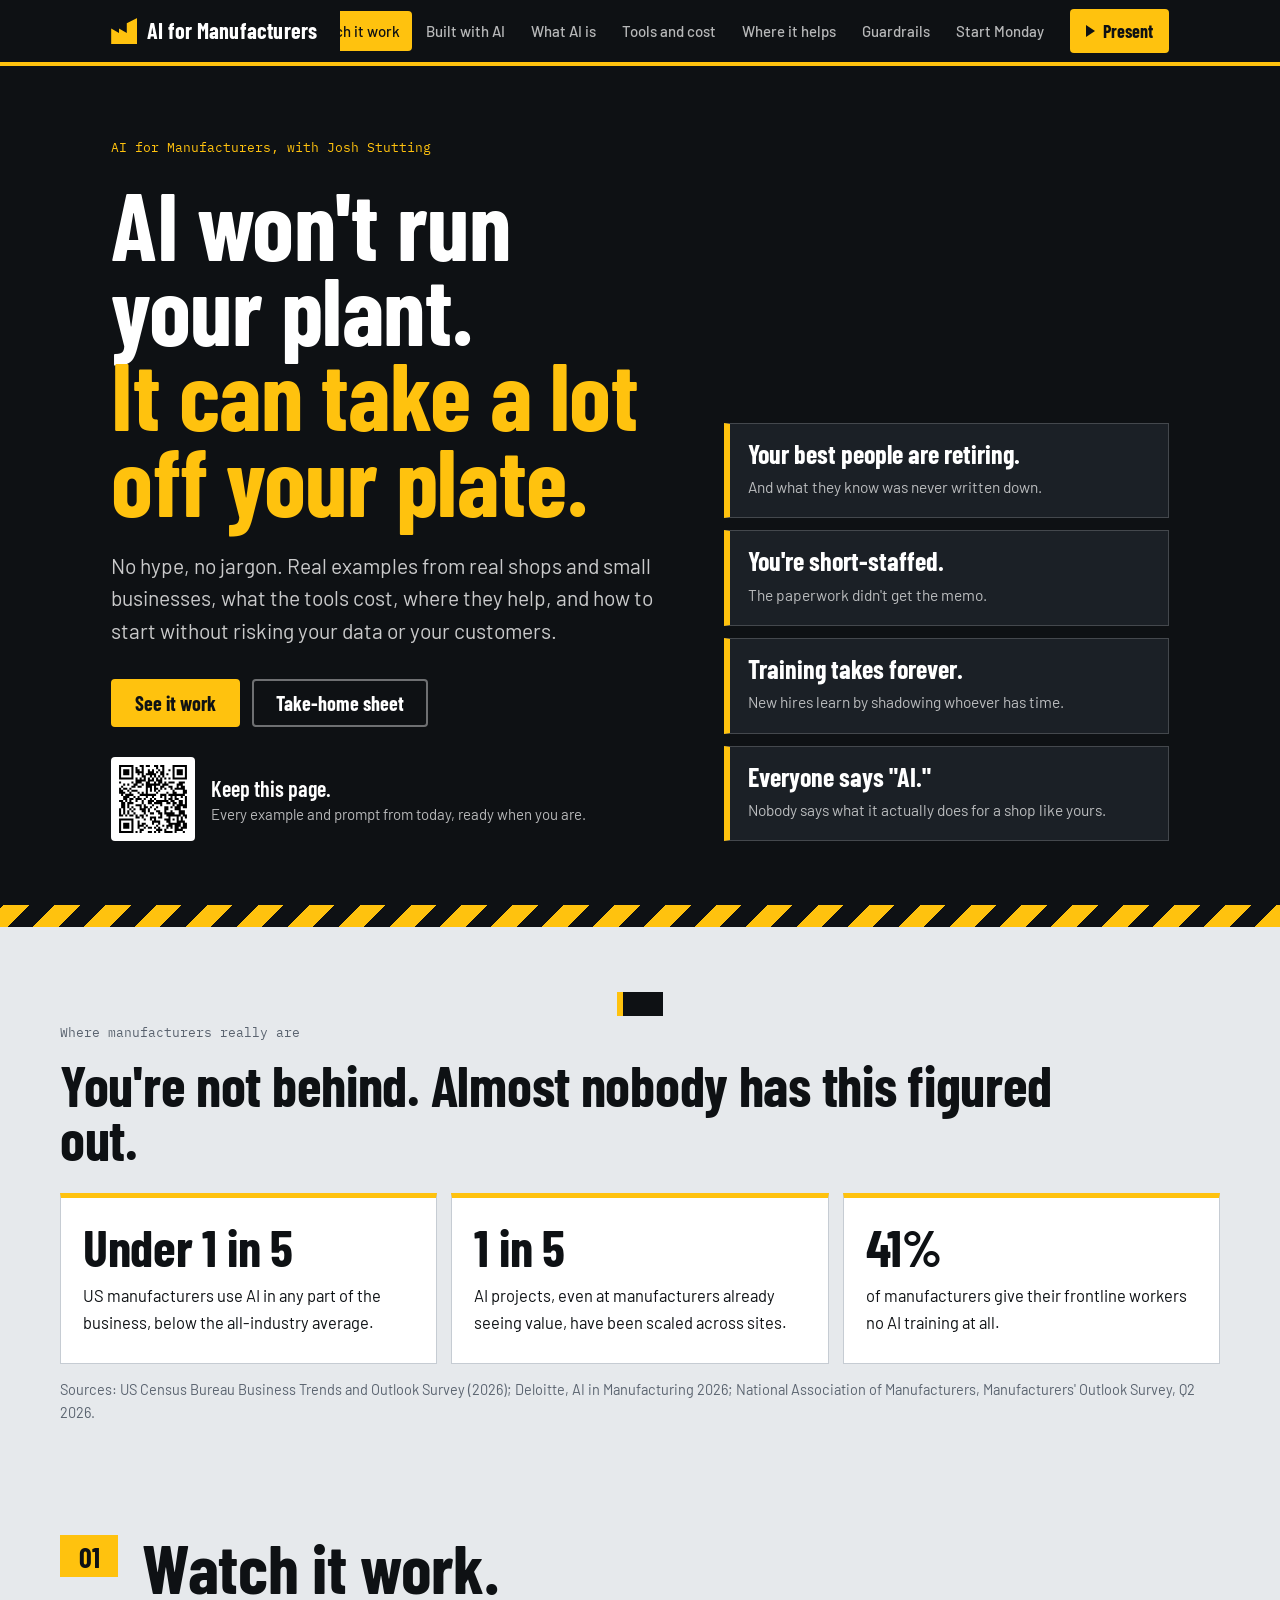
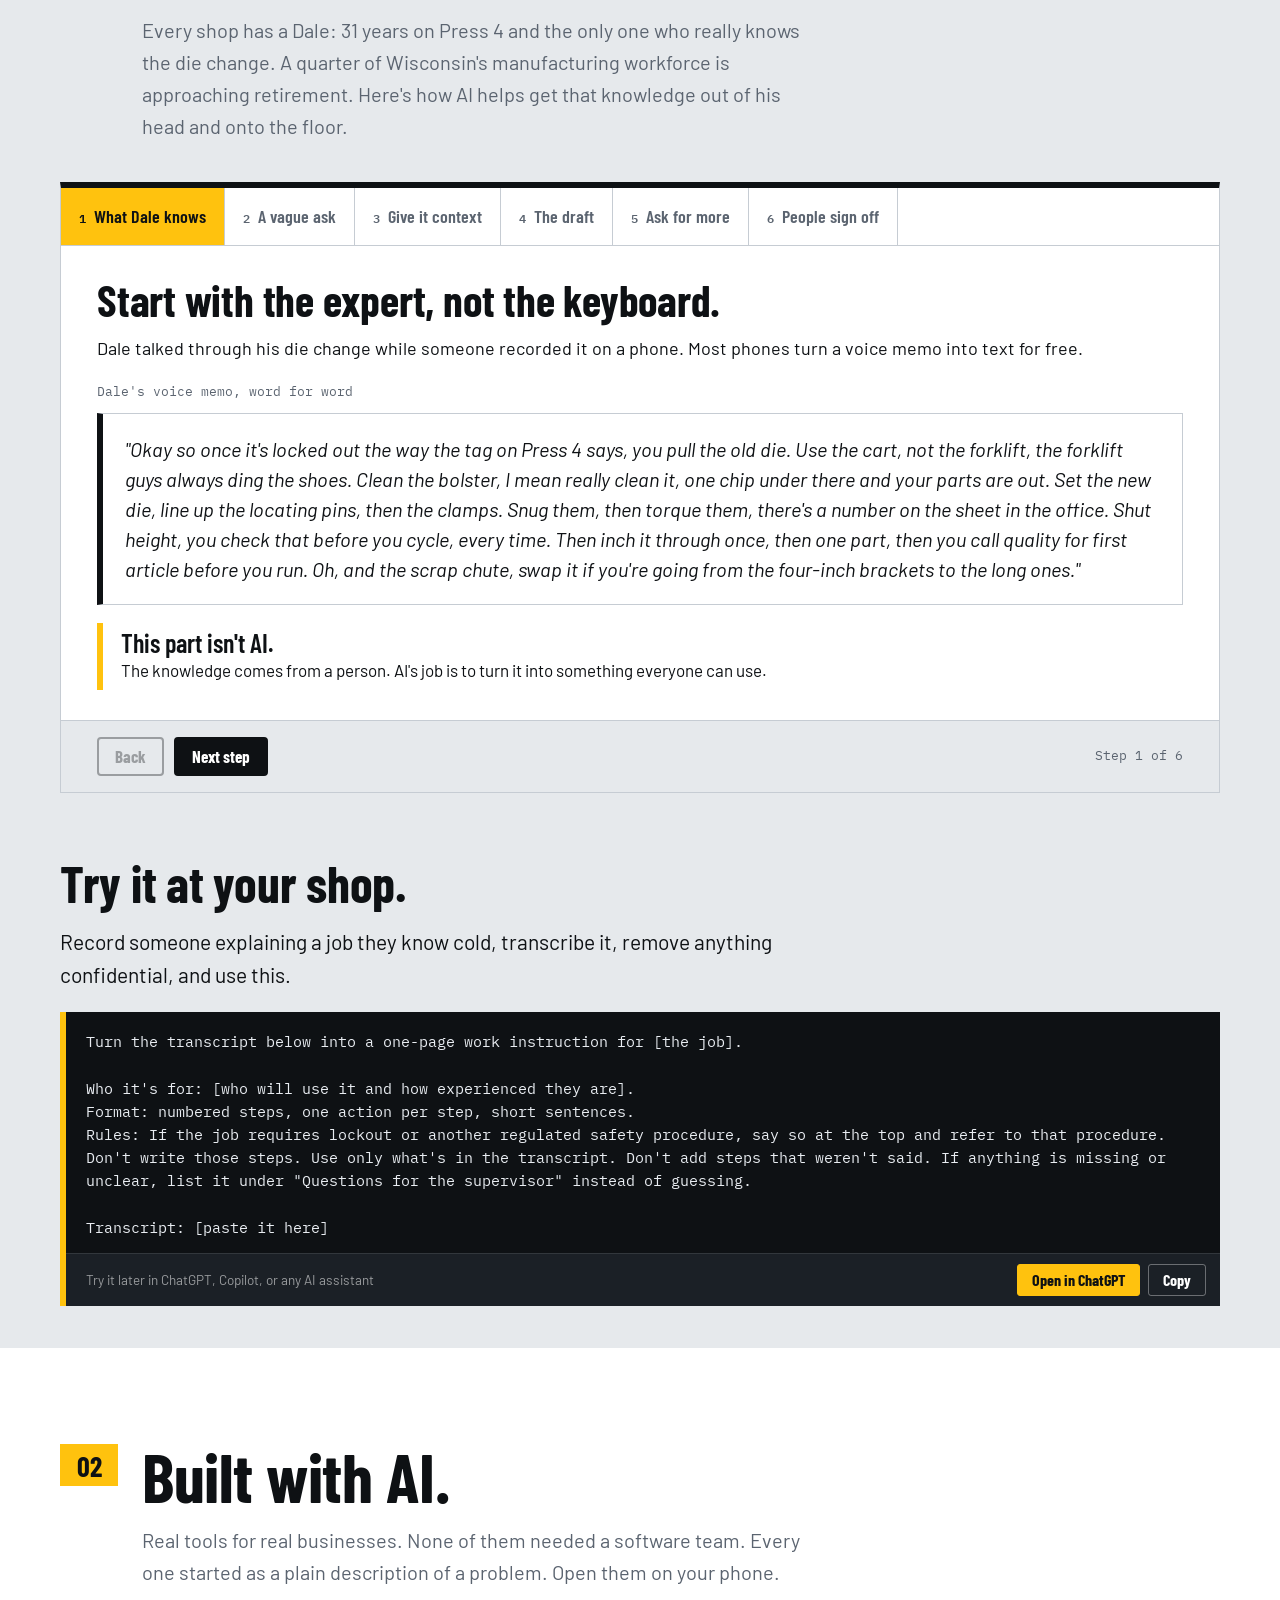
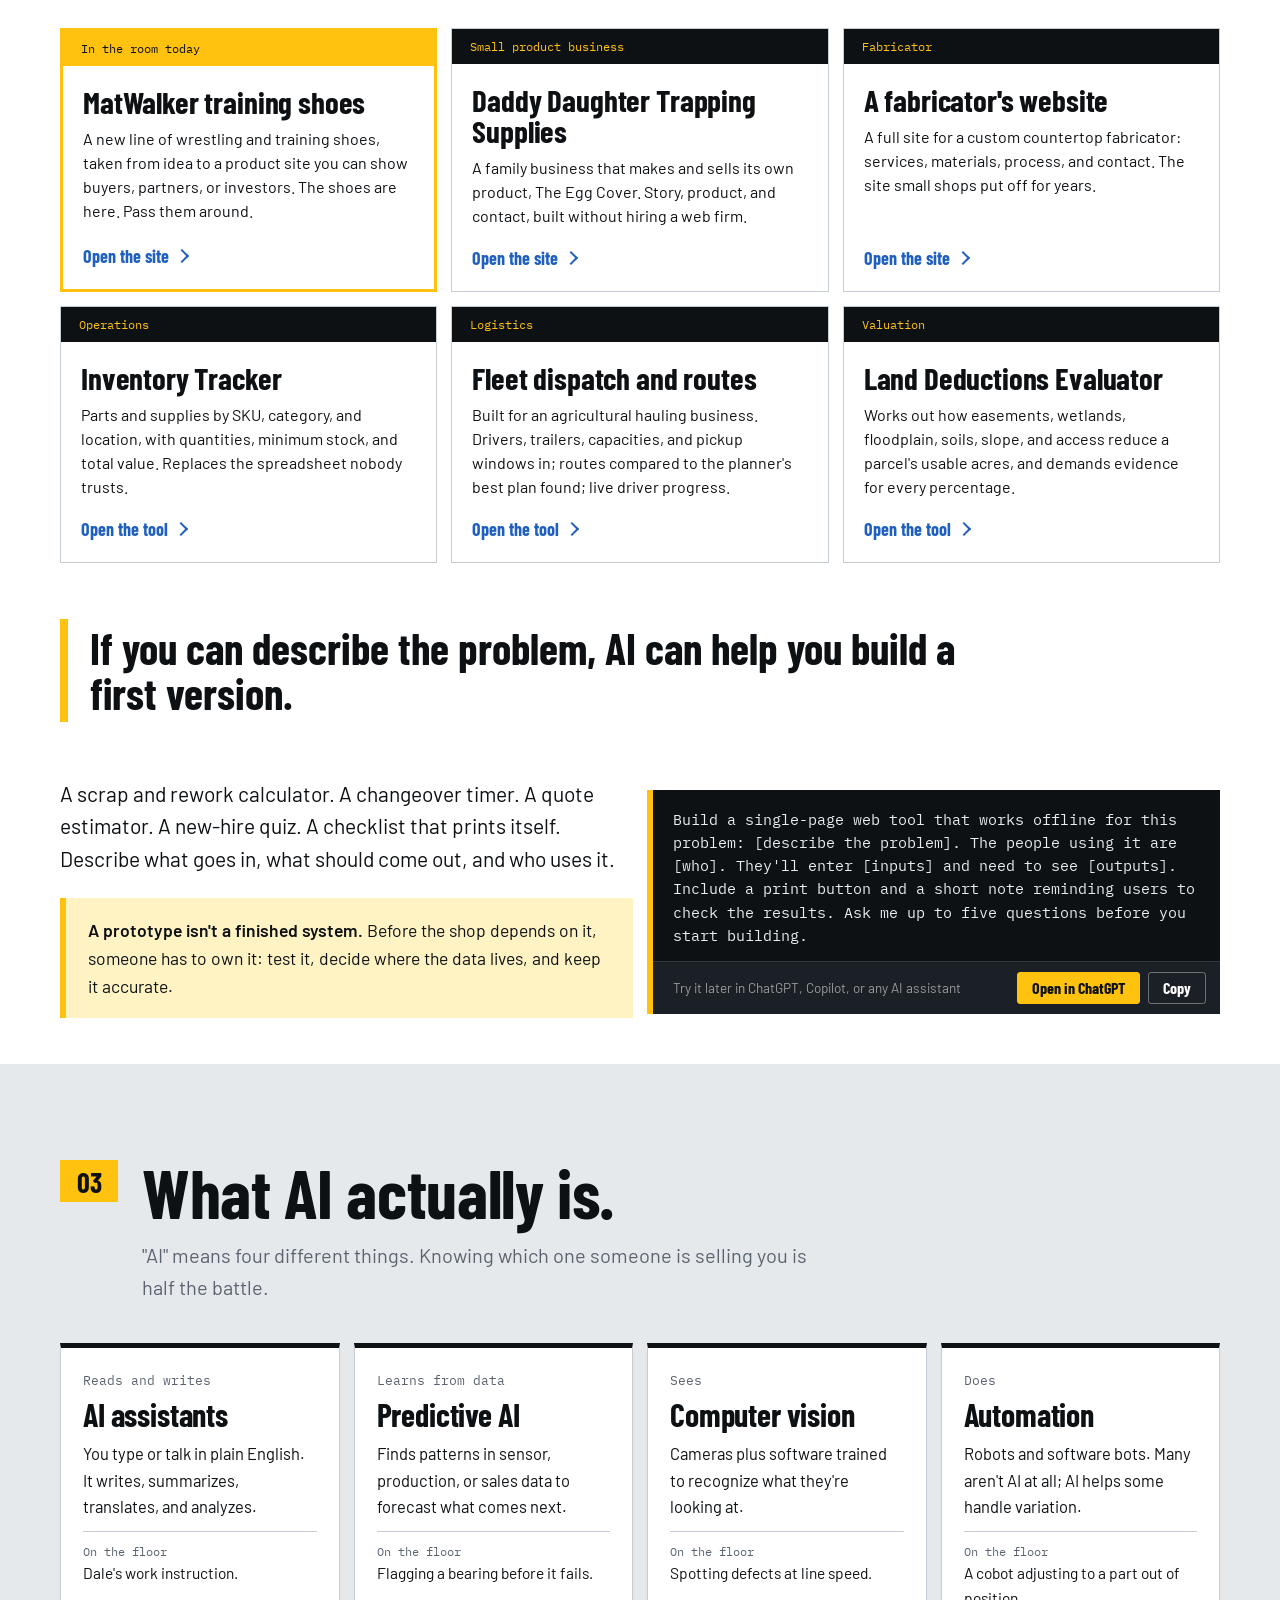
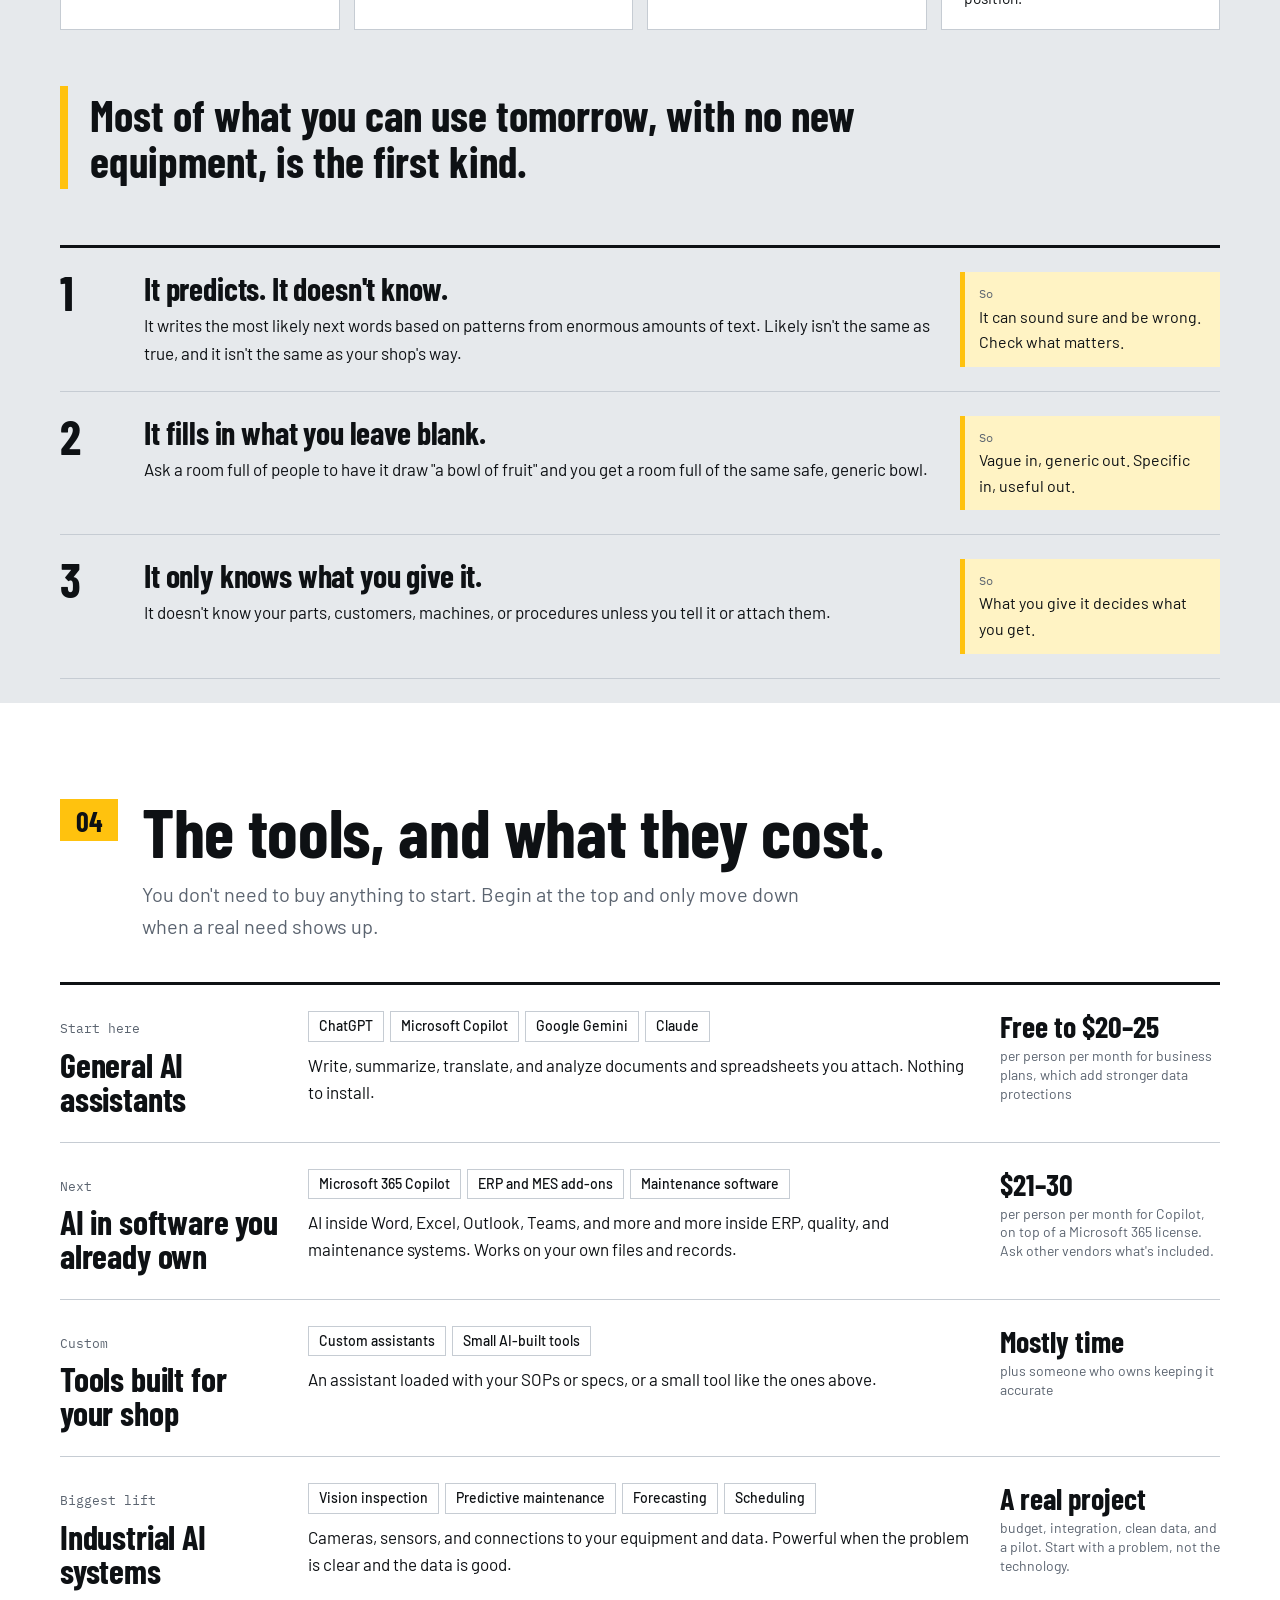
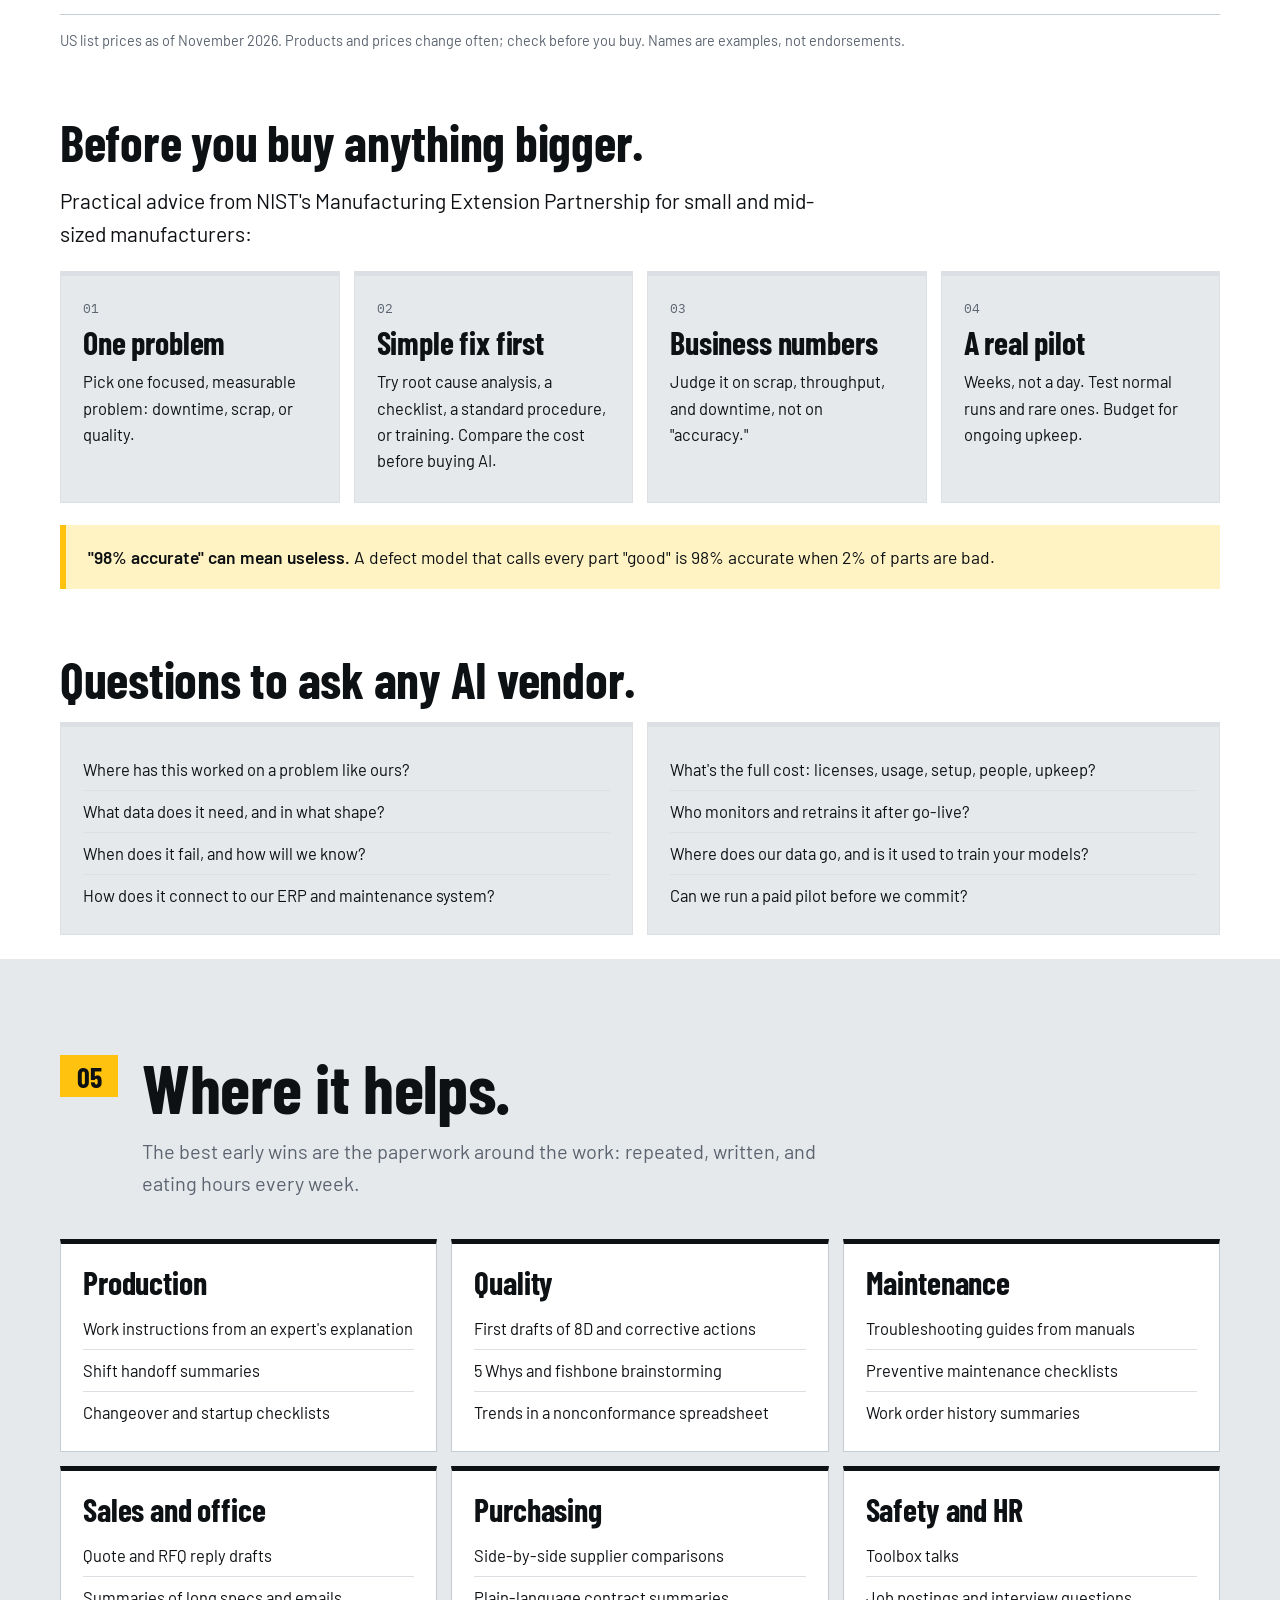
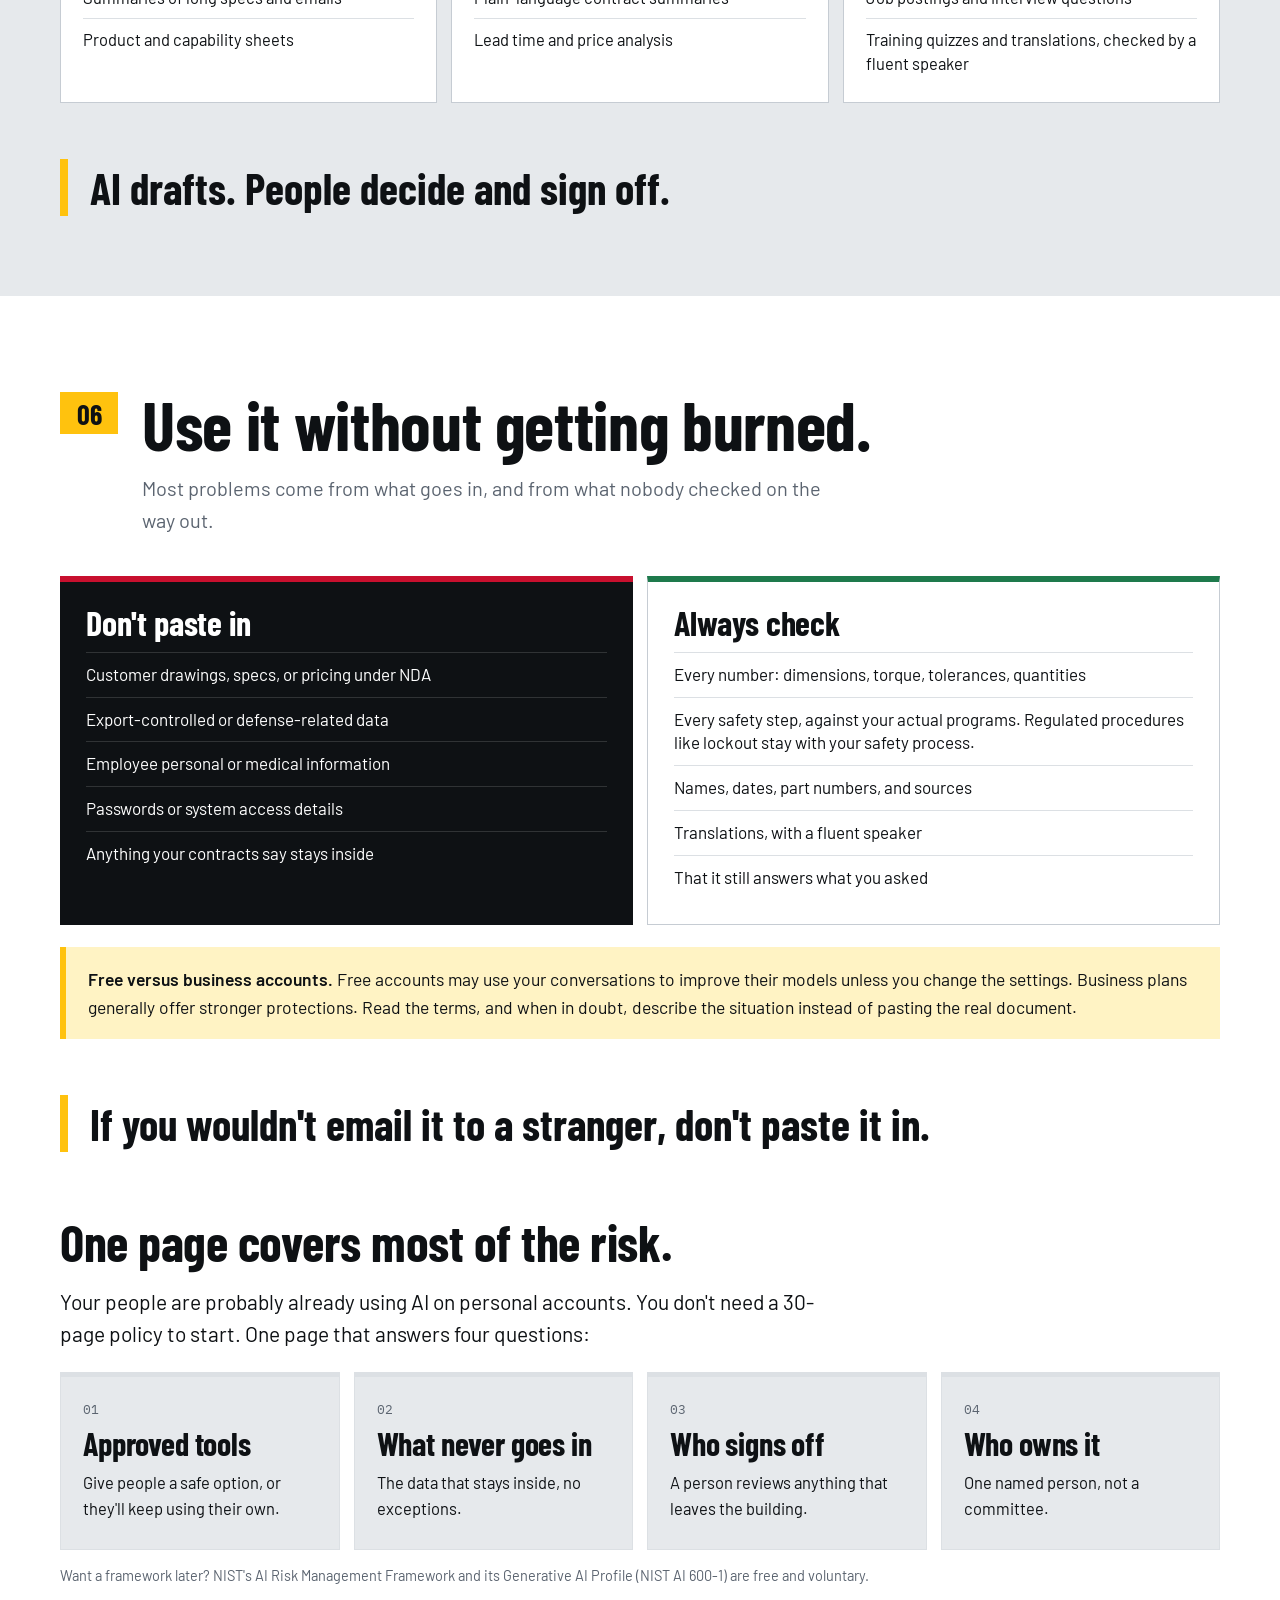
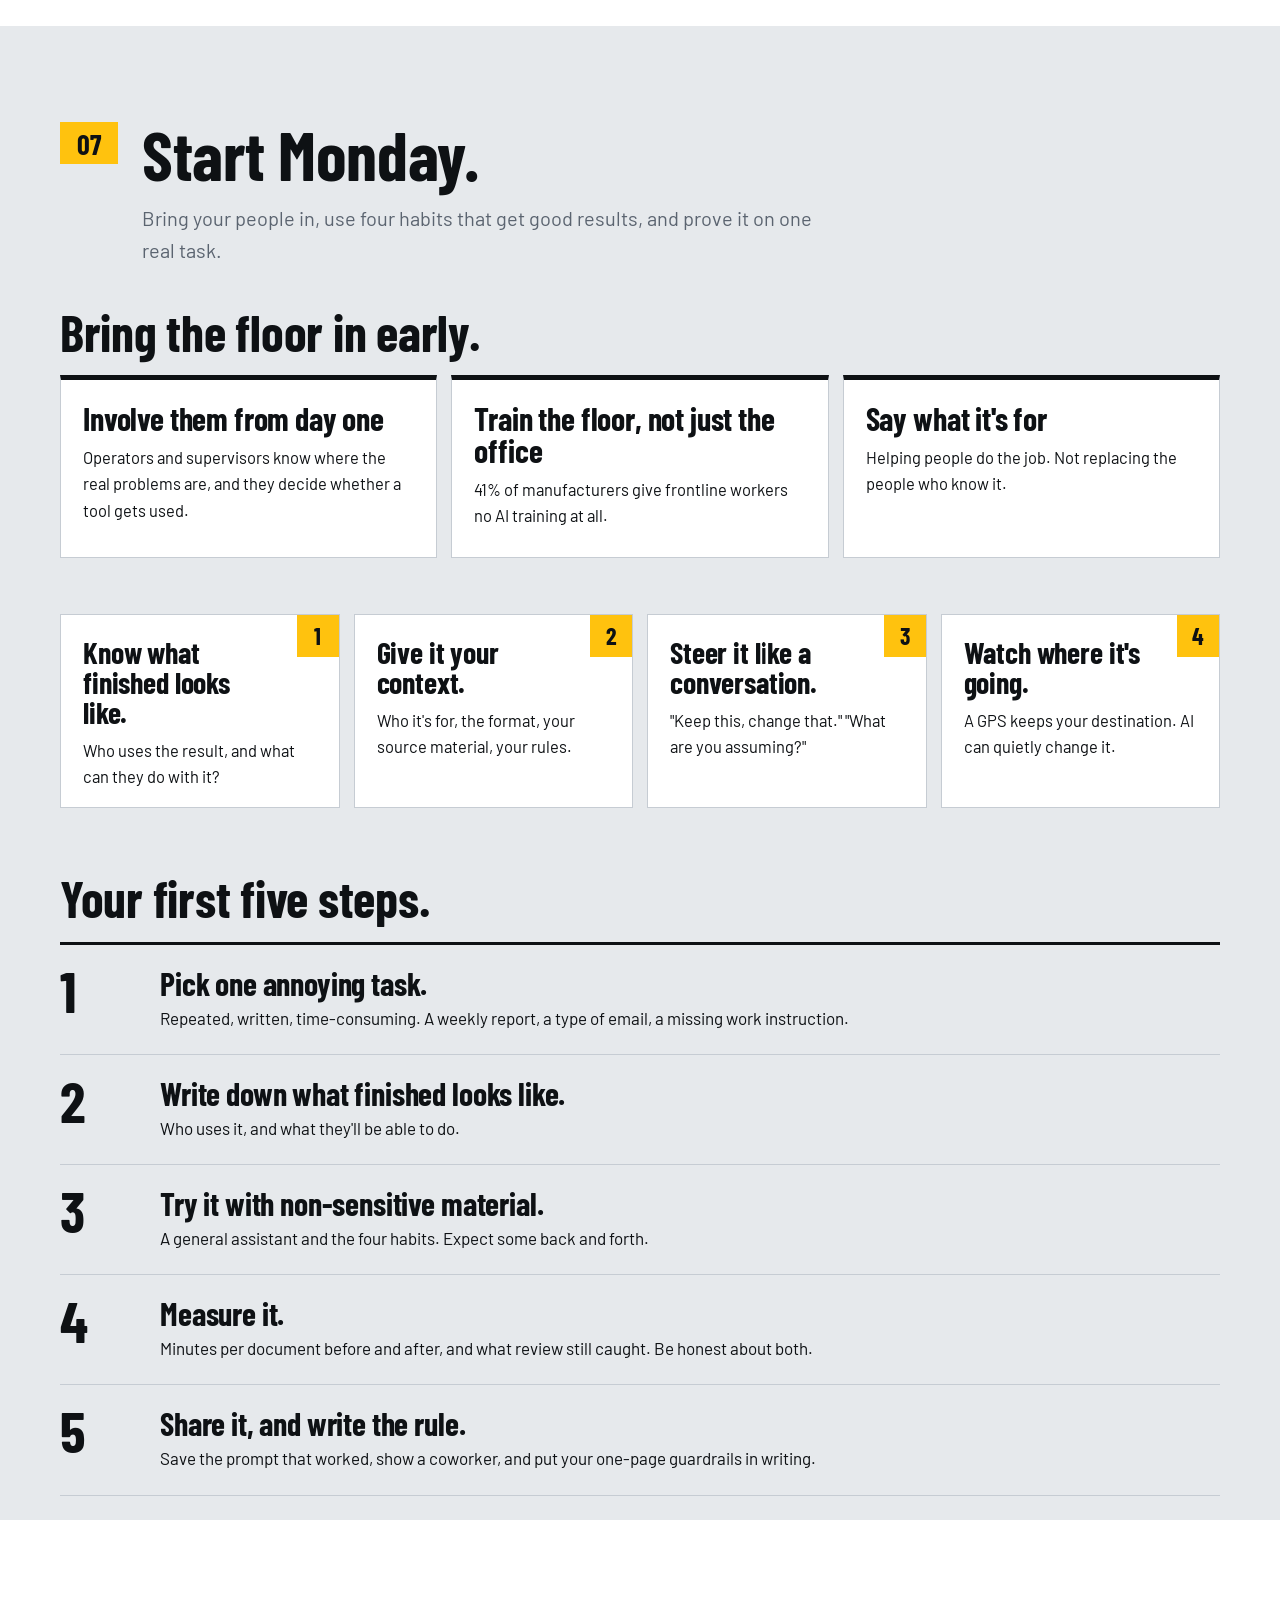
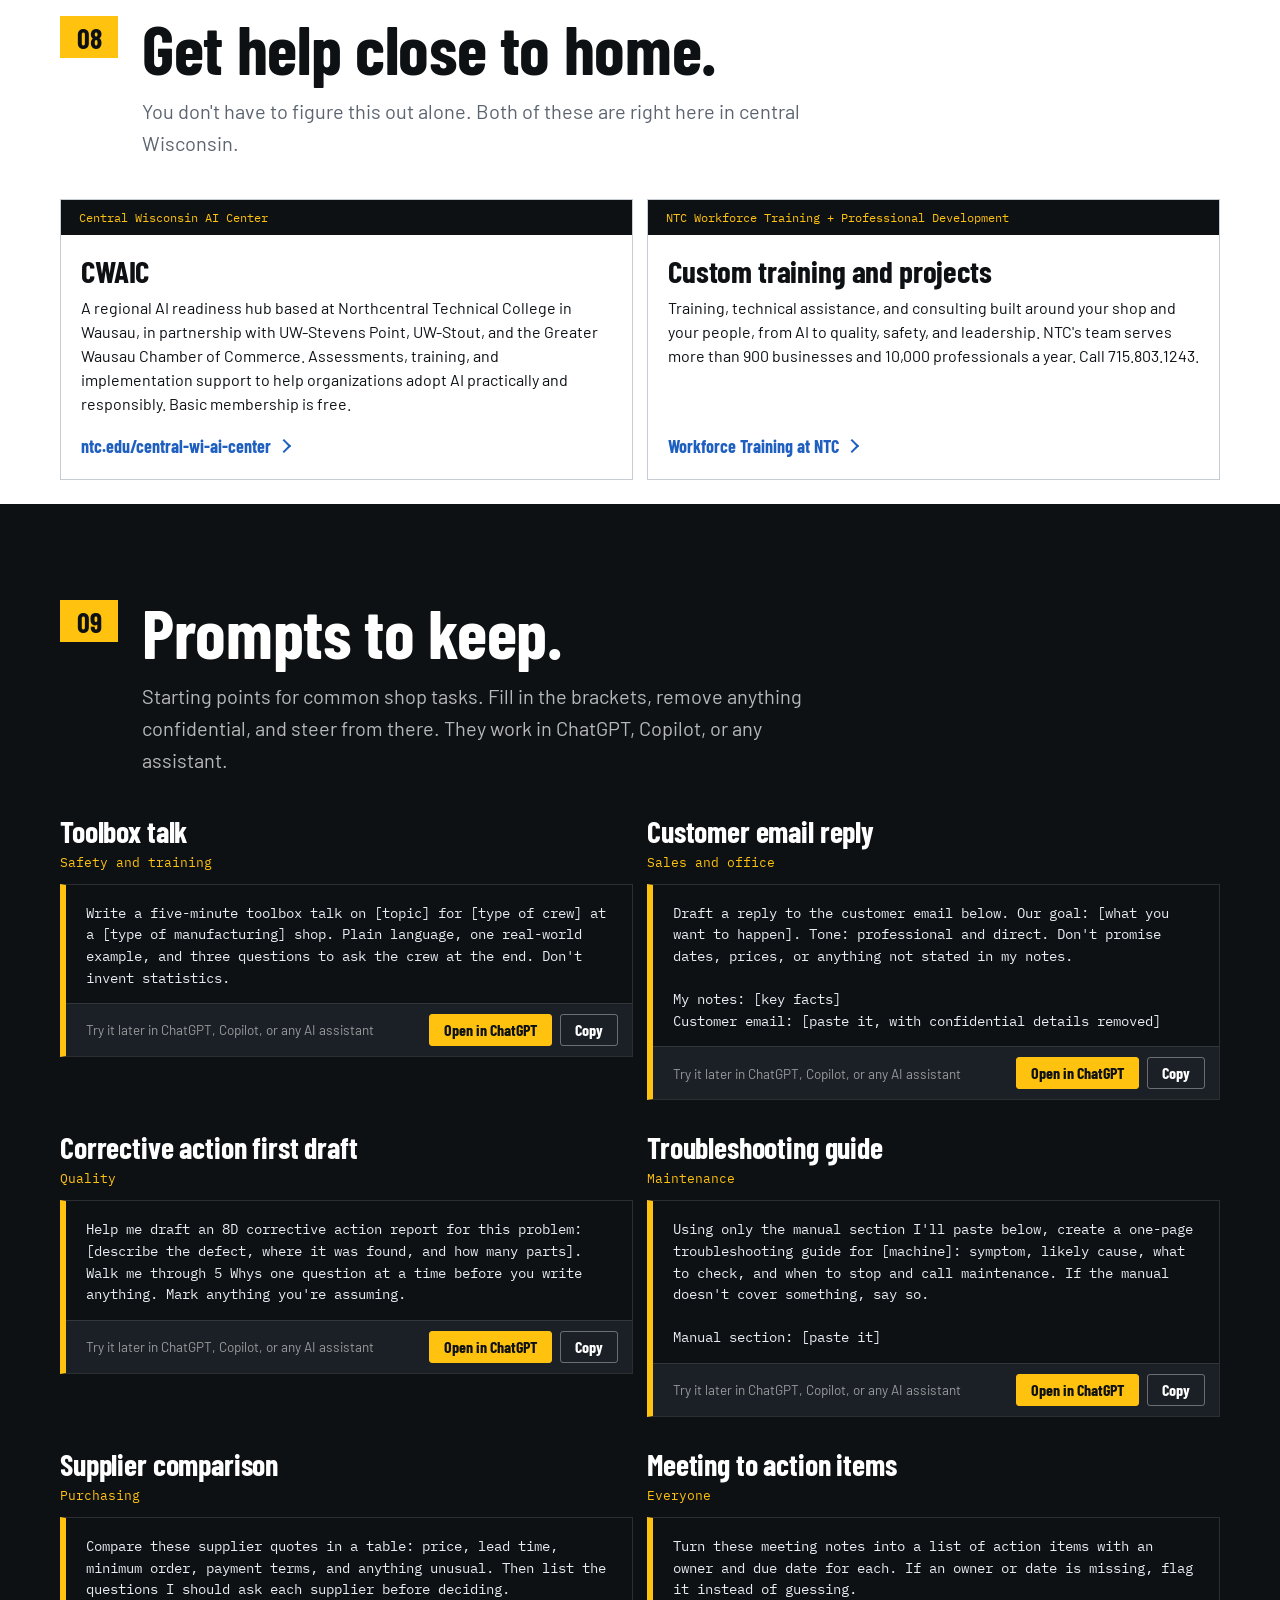
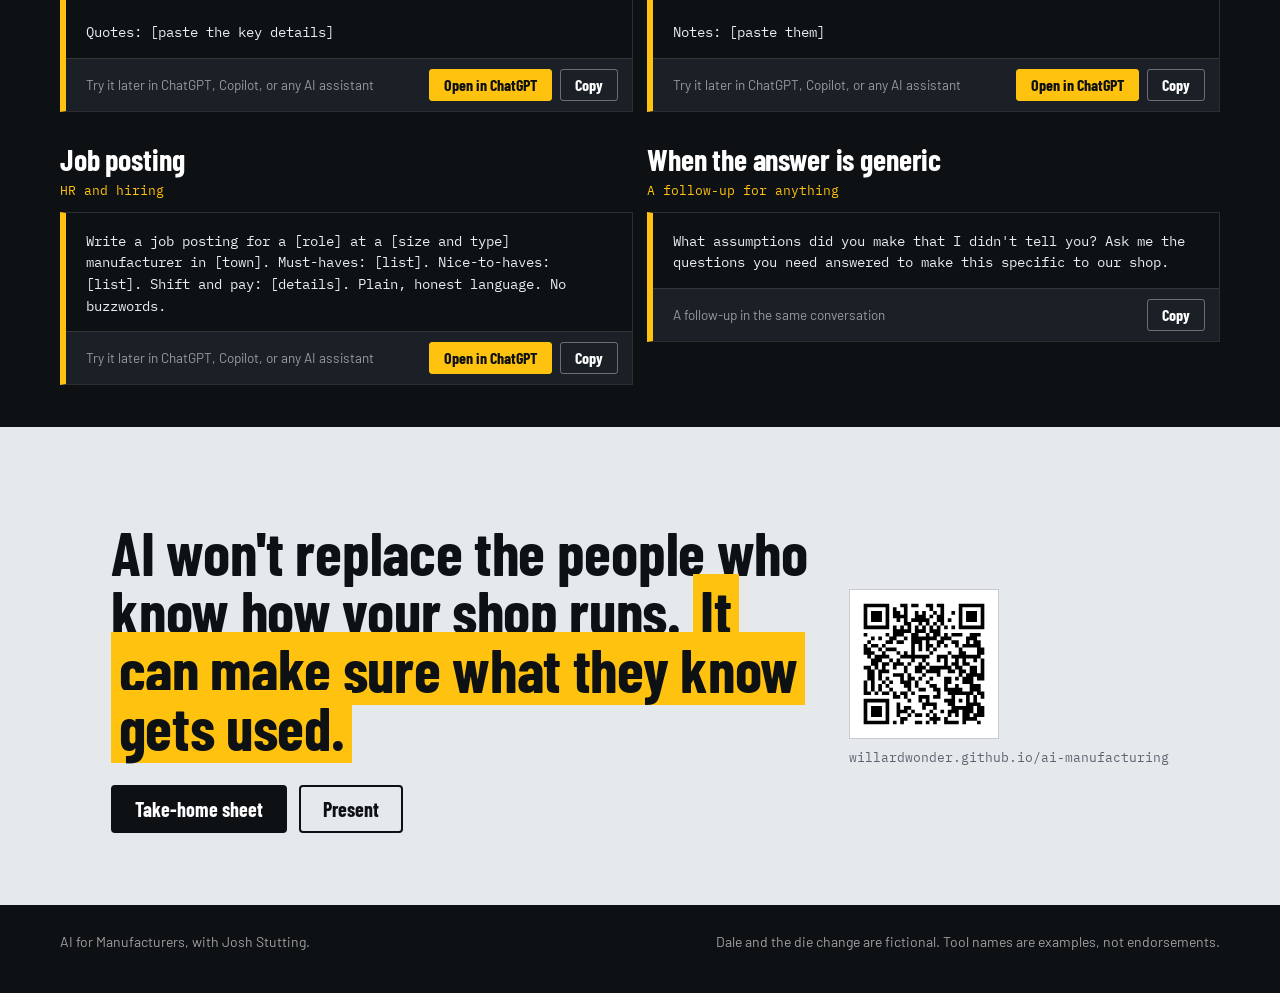
==== commit c7893b3c: "Apply best-practice fixes: safe lockout boundary, adoption reality, NIST guidance, vendor questions," ====
--- a/index.html
+++ b/index.html
@@ -23,6 +23,7 @@
       <li><a href="#uses">Where it helps</a></li>
       <li><a href="#safe">Guardrails</a></li>
       <li><a href="#start">Start Monday</a></li>
+      <li><a href="#help">Get help</a></li>
       <li><a href="#prompts">Prompts</a></li>
     </ul>
     <a class="present" href="present.html">Present</a>
@@ -48,9 +49,22 @@
   <div class="stripe" aria-hidden="true"></div>
 </header>
 
+<section class="sec" id="reality" style="padding-bottom:0">
+  <div class="body">
+    <p class="kicker" style="color:var(--gray);margin-bottom:14px">Where manufacturers really are</p>
+    <h2 style="font-size:clamp(36px,4.4vw,60px);line-height:.95;max-width:18em;margin-bottom:28px">You're not behind. Almost nobody has this figured out.</h2>
+    <div class="grid g3">
+      <div class="card" style="border-top-color:var(--yellow)"><h3 style="font-size:52px">Under 1 in 5</h3><p>US manufacturers use AI in any part of the business, below the all-industry average.</p></div>
+      <div class="card" style="border-top-color:var(--yellow)"><h3 style="font-size:52px">1 in 5</h3><p>AI projects, even at manufacturers already seeing value, have been scaled across sites.</p></div>
+      <div class="card" style="border-top-color:var(--yellow)"><h3 style="font-size:52px">41%</h3><p>of manufacturers give their frontline workers no AI training at all.</p></div>
+    </div>
+    <p class="note">Sources: US Census Bureau Business Trends and Outlook Survey (2026); Deloitte, AI in Manufacturing 2026; National Association of Manufacturers, Manufacturers' Outlook Survey, Q2 2026.</p>
+  </div>
+</section>
+
 <!-- ================= DALE ================= -->
 <section class="sec" id="dale">
-  <div class="sh"><span class="no">01</span><div><h2>Watch it work.</h2><p>Every shop has a Dale: 31 years on Press 4 and the only one who really knows the die change. Here's how AI gets that out of his head and onto the floor.</p></div></div>
+  <div class="sh"><span class="no">01</span><div><h2>Watch it work.</h2><p>Every shop has a Dale: 31 years on Press 4 and the only one who really knows the die change. A quarter of Wisconsin's manufacturing workforce is approaching retirement. Here's how AI helps get that knowledge out of his head and onto the floor.</p></div></div>
   <div class="body">
     <div class="demo" id="demo">
       <div class="demoTop" role="tablist" aria-label="Example steps"></div>
@@ -60,7 +74,7 @@
           <h3>Start with the expert, not the keyboard.</h3>
           <p class="why">Dale talked through his die change while someone recorded it on a phone. Most phones turn a voice memo into text for free.</p>
           <p class="outLbl">Dale's voice memo, word for word</p>
-          <div class="out raw">"Okay so first thing, you lock it out, obviously, main disconnect and the air. Then I always run the slide down to bottom dead center before I pull anything. Some guys don't and that's how you get pinched. Pull the old die, use the cart, not the forklift, the forklift guys always ding the shoes. Clean the bolster, I mean really clean it, one chip under there and your parts are out. Set the new die, line up the locating pins, then the clamps. Snug them, then torque them, there's a number on the sheet in the office. Shut height, you check that before you cycle, every time. Then inch it through once, then one part, then you call quality for first article before you run. Oh, and the scrap chute, swap it if you're going from the four-inch brackets to the long ones."</div>
+          <div class="out raw">"Okay so once it's locked out the way the tag on Press 4 says, you pull the old die. Use the cart, not the forklift, the forklift guys always ding the shoes. Clean the bolster, I mean really clean it, one chip under there and your parts are out. Set the new die, line up the locating pins, then the clamps. Snug them, then torque them, there's a number on the sheet in the office. Shut height, you check that before you cycle, every time. Then inch it through once, then one part, then you call quality for first article before you run. Oh, and the scrap chute, swap it if you're going from the four-inch brackets to the long ones."</div>
           <p class="dnote"><b>This part isn't AI.</b>The knowledge comes from a person. AI's job is to turn it into something everyone can use.</p>
         </div>
       </article>
@@ -84,11 +98,11 @@
 <div class="prompt" data-mode="show">Turn the transcript below into a one-page work instruction for the Press 4 die change.
 
 Who it's for: operators with less than a year of experience. Some read English as a second language.
-Format: numbered steps, one action per step, short sentences. Safety steps first, marked SAFETY.
-Rules: Use only what's in the transcript. Don't add steps he didn't say. If anything is missing or unclear, list it under "Questions for the supervisor" instead of guessing.
+Format: numbered steps, one action per step, short sentences.
+Rules: Start by stating the press must be locked out using its posted lockout procedure. Don't write lockout steps. Use only what's in the transcript. Don't add steps he didn't say. If anything is missing or unclear, list it under "Questions for the supervisor" instead of guessing.
 
 Transcript: [Dale's voice memo]</div>
-          <p class="dnote"><b>No magic words.</b>The audience, the format, and a rule against making things up. Context only you have.</p>
+          <p class="dnote"><b>No magic words.</b>The audience, the format, and rules about what it must not do, including writing safety procedures it doesn't own.</p>
         </div>
       </article>
 
@@ -97,22 +111,22 @@
           <h3>A draft that's actually Dale's.</h3>
           <div class="out">PRESS 4 DIE CHANGE: WORK INSTRUCTION
 
-SAFETY 1. Lock out the main disconnect and the air supply.
-SAFETY 2. Run the slide down to bottom dead center before removing anything.
-3. Remove the old die with the die cart. Do not use the forklift.
-4. Clean the bolster completely. One chip can put parts out of spec.
-5. Set the new die. Line up the locating pins.
-6. Snug the clamps. Then torque them to the value on the setup sheet.
-7. Check shut height before cycling the press.
-8. Inch the press through one full stroke.
-9. Run one part. Call Quality for first-article inspection before running production.
-10. If changing from 4-inch brackets to long brackets, swap the scrap chute.
+BEFORE YOU START: Press 4 must be locked out using its posted lockout procedure. This instruction does not replace it.
+
+1. Remove the old die with the die cart. Do not use the forklift.
+2. Clean the bolster completely. One chip can put parts out of spec.
+3. Set the new die. Line up the locating pins.
+4. Snug the clamps. Then torque them to the value on the setup sheet.
+5. Check shut height before cycling the press.
+6. Inch the press through one full stroke.
+7. Run one part. Call Quality for first-article inspection before running production.
+8. If changing from 4-inch brackets to long brackets, swap the scrap chute.
 
 Questions for the supervisor
 - What is the clamp torque value, and where is the setup sheet kept?
 - What is the correct shut height for each die?
-- Does lockout include any other energy sources, such as hydraulic or stored pressure?</div>
-          <p class="dnote"><b>Every step traces back to Dale.</b>The gaps became questions instead of guesses, including one about other energy sources a supervisor needs to answer.</p>
+- Who verifies the lockout before the die is pulled?</div>
+          <p class="dnote"><b>Every step traces back to Dale.</b>The gaps became questions instead of guesses, and lockout stays where it belongs: in the press's own procedure.</p>
         </div>
       </article>
 
@@ -129,8 +143,9 @@
         <div class="demoBody">
           <h3>A person checks it, finishes it, and signs it.</h3>
           <p class="why">Dale and his supervisor answer the three questions, add the torque value and shut heights, have the Spanish checked, then sign, date, and post it at the press.</p>
-          <ul class="checks"><li>Every step matches how the job is really done</li><li>Every number comes from the setup sheet, not the AI</li><li>Safety steps checked against your lockout program</li><li>Signed and dated by the people responsible</li></ul>
+          <ul class="checks"><li>Every step matches how the job is really done</li><li>Every number comes from the setup sheet, not the AI</li><li>Lockout stays in the press's posted energy control procedure, owned by safety</li><li>Signed and dated by the people responsible</li></ul>
           <p class="dnote"><b>The time moves from writing to reviewing.</b>The knowledge stays Dale's. The sign-off stays human. This works for any job that lives in one person's head.</p>
+          <p class="dnote warn"><b>Know where AI stops.</b>Lockout is regulated. OSHA (29 CFR 1910.147) requires written, machine-specific energy control procedures that are verified before work starts and inspected every year. AI can draft work instructions; your safety process owns safety procedures.</p>
         </div>
       </article>
 
@@ -142,8 +157,8 @@
 <div class="prompt" data-mode="new">Turn the transcript below into a one-page work instruction for [the job].
 
 Who it's for: [who will use it and how experienced they are].
-Format: numbered steps, one action per step, short sentences. Safety steps first, marked SAFETY.
-Rules: Use only what's in the transcript. Don't add steps that weren't said. If anything is missing or unclear, list it under "Questions for the supervisor" instead of guessing.
+Format: numbered steps, one action per step, short sentences.
+Rules: If the job requires lockout or another regulated safety procedure, say so at the top and refer to that procedure. Don't write those steps. Use only what's in the transcript. Don't add steps that weren't said. If anything is missing or unclear, list it under "Questions for the supervisor" instead of guessing.
 
 Transcript: [paste it here]</div>
   </div>
@@ -200,6 +215,20 @@
       <div class="tier"><div><span class="step">Biggest lift</span><h3>Industrial AI systems</h3></div><div><div class="tags"><span>Vision inspection</span><span>Predictive maintenance</span><span>Forecasting</span><span>Scheduling</span></div><p>Cameras, sensors, and connections to your equipment and data. Powerful when the problem is clear and the data is good.</p></div><div class="price">A real project<small>budget, integration, clean data, and a pilot. Start with a problem, not the technology.</small></div></div>
     </div>
     <p class="note">US list prices as of November 2026. Products and prices change often; check before you buy. Names are examples, not endorsements.</p>
+    <h3 class="big">Before you buy anything bigger.</h3>
+    <p class="lead">Practical advice from NIST's Manufacturing Extension Partnership for small and mid-sized manufacturers:</p>
+    <div class="grid g4">
+      <div class="card"><span class="lbl">01</span><h3>One problem</h3><p>Pick one focused, measurable problem: downtime, scrap, or quality.</p></div>
+      <div class="card"><span class="lbl">02</span><h3>Simple fix first</h3><p>Try root cause analysis, a checklist, a standard procedure, or training. Compare the cost before buying AI.</p></div>
+      <div class="card"><span class="lbl">03</span><h3>Business numbers</h3><p>Judge it on scrap, throughput, and downtime, not on "accuracy."</p></div>
+      <div class="card"><span class="lbl">04</span><h3>A real pilot</h3><p>Weeks, not a day. Test normal runs and rare ones. Budget for ongoing upkeep.</p></div>
+    </div>
+    <div class="callout"><b>"98% accurate" can mean useless.</b> A defect model that calls every part "good" is 98% accurate when 2% of parts are bad.</div>
+    <h3 class="big">Questions to ask any AI vendor.</h3>
+    <div class="grid g2">
+      <div class="card"><ul><li>Where has this worked on a problem like ours?</li><li>What data does it need, and in what shape?</li><li>When does it fail, and how will we know?</li><li>How does it connect to our ERP and maintenance system?</li></ul></div>
+      <div class="card"><ul><li>What's the full cost: licenses, usage, setup, people, upkeep?</li><li>Who monitors and retrains it after go-live?</li><li>Where does our data go, and is it used to train your models?</li><li>Can we run a paid pilot before we commit?</li></ul></div>
+    </div>
   </div>
 </section>
 
@@ -225,18 +254,32 @@
   <div class="body">
     <div class="dd">
       <div class="no"><h3>Don't paste in</h3><ul><li>Customer drawings, specs, or pricing under NDA</li><li>Export-controlled or defense-related data</li><li>Employee personal or medical information</li><li>Passwords or system access details</li><li>Anything your contracts say stays inside</li></ul></div>
-      <div class="yes"><h3>Always check</h3><ul><li>Every number: dimensions, torque, tolerances, quantities</li><li>Every safety step, against your actual programs</li><li>Names, dates, part numbers, and sources</li><li>Translations, with a fluent speaker</li><li>That it still answers what you asked</li></ul></div>
+      <div class="yes"><h3>Always check</h3><ul><li>Every number: dimensions, torque, tolerances, quantities</li><li>Every safety step, against your actual programs. Regulated procedures like lockout stay with your safety process.</li><li>Names, dates, part numbers, and sources</li><li>Translations, with a fluent speaker</li><li>That it still answers what you asked</li></ul></div>
     </div>
     <div class="callout"><b>Free versus business accounts.</b> Free accounts may use your conversations to improve their models unless you change the settings. Business plans generally offer stronger protections. Read the terms, and when in doubt, describe the situation instead of pasting the real document.</div>
     <p class="bar">If you wouldn't email it to a stranger, don't paste it in.</p>
-    <p class="lead">You don't need a 30-page policy to start. One page that says which tools are approved, what never goes in, and that a person reviews anything leaving the building covers most of the risk.</p>
+    <h3 class="big">One page covers most of the risk.</h3>
+    <p class="lead">Your people are probably already using AI on personal accounts. You don't need a 30-page policy to start. One page that answers four questions:</p>
+    <div class="grid g4">
+      <div class="card"><span class="lbl">01</span><h3>Approved tools</h3><p>Give people a safe option, or they'll keep using their own.</p></div>
+      <div class="card"><span class="lbl">02</span><h3>What never goes in</h3><p>The data that stays inside, no exceptions.</p></div>
+      <div class="card"><span class="lbl">03</span><h3>Who signs off</h3><p>A person reviews anything that leaves the building.</p></div>
+      <div class="card"><span class="lbl">04</span><h3>Who owns it</h3><p>One named person, not a committee.</p></div>
+    </div>
+    <p class="note">Want a framework later? NIST's AI Risk Management Framework and its Generative AI Profile (NIST AI 600-1) are free and voluntary.</p>
   </div>
 </section>
 
 <!-- ================= START ================= -->
 <section class="sec" id="start">
-  <div class="sh"><span class="no">07</span><div><h2>Start Monday.</h2><p>Four habits that get good results, and five steps to prove it on one real task.</p></div></div>
-  <div class="body">
+  <div class="sh"><span class="no">07</span><div><h2>Start Monday.</h2><p>Bring your people in, use four habits that get good results, and prove it on one real task.</p></div></div>
+  <div class="body">
+    <h3 class="big" style="margin-top:0">Bring the floor in early.</h3>
+    <div class="grid g3" style="margin-bottom:56px">
+      <div class="card"><h3>Involve them from day one</h3><p>Operators and supervisors know where the real problems are, and they decide whether a tool gets used.</p></div>
+      <div class="card"><h3>Train the floor, not just the office</h3><p>41% of manufacturers give frontline workers no AI training at all.</p></div>
+      <div class="card"><h3>Say what it's for</h3><p>Helping people do the job. Not replacing the people who know it.</p></div>
+    </div>
     <div class="grid g4 habits">
       <div class="habit"><h3>Know what finished looks like.</h3><p>Who uses the result, and what can they do with it?</p></div>
       <div class="habit"><h3>Give it your context.</h3><p>Who it's for, the format, your source material, your rules.</p></div>
@@ -248,15 +291,26 @@
       <li><div><h3>Pick one annoying task.</h3><p>Repeated, written, time-consuming. A weekly report, a type of email, a missing work instruction.</p></div></li>
       <li><div><h3>Write down what finished looks like.</h3><p>Who uses it, and what they'll be able to do.</p></div></li>
       <li><div><h3>Try it with non-sensitive material.</h3><p>A general assistant and the four habits. Expect some back and forth.</p></div></li>
-      <li><div><h3>Compare it honestly.</h3><p>Faster? As good, once a person reviewed it? Be honest about both.</p></div></li>
+      <li><div><h3>Measure it.</h3><p>Minutes per document before and after, and what review still caught. Be honest about both.</p></div></li>
       <li><div><h3>Share it, and write the rule.</h3><p>Save the prompt that worked, show a coworker, and put your one-page guardrails in writing.</p></div></li>
     </ol>
   </div>
 </section>
 
+<!-- ================= HELP ================= -->
+<section class="sec alt" id="help">
+  <div class="sh"><span class="no">08</span><div><h2>Get help close to home.</h2><p>You don't have to figure this out alone. Both of these are right here in central Wisconsin.</p></div></div>
+  <div class="body">
+    <div class="grid g2">
+      <a class="tool" href="https://www.ntc.edu/central-wi-ai-center" target="_blank" rel="noopener"><span class="tt">Central Wisconsin AI Center</span><span class="tb"><h3>CWAIC</h3><p>A regional AI readiness hub based at Northcentral Technical College in Wausau, in partnership with UW-Stevens Point, UW-Stout, and the Greater Wausau Chamber of Commerce. Assessments, training, and implementation support to help organizations adopt AI practically and responsibly. Basic membership is free.</p><span class="go">ntc.edu/central-wi-ai-center</span></span></a>
+      <a class="tool" href="https://www.ntc.edu/workforce-training-professional-development" target="_blank" rel="noopener"><span class="tt">NTC Workforce Training + Professional Development</span><span class="tb"><h3>Custom training and projects</h3><p>Training, technical assistance, and consulting built around your shop and your people, from AI to quality, safety, and leadership. NTC's team serves more than 900 businesses and 10,000 professionals a year. Call 715.803.1243.</p><span class="go">Workforce Training at NTC</span></span></a>
+    </div>
+  </div>
+</section>
+
 <!-- ================= PROMPTS ================= -->
 <section class="sec dark" id="prompts">
-  <div class="sh"><span class="no">08</span><div><h2>Prompts to keep.</h2><p>Starting points for common shop tasks. Fill in the brackets, remove anything confidential, and steer from there. They work in ChatGPT, Copilot, or any assistant.</p></div></div>
+  <div class="sh"><span class="no">09</span><div><h2>Prompts to keep.</h2><p>Starting points for common shop tasks. Fill in the brackets, remove anything confidential, and steer from there. They work in ChatGPT, Copilot, or any assistant.</p></div></div>
   <div class="body kit">
     <div class="kitItem"><h3>Toolbox talk</h3><p class="use">Safety and training</p>
 <div class="prompt" data-mode="new">Write a five-minute toolbox talk on [topic] for [type of crew] at a [type of manufacturing] shop. Plain language, one real-world example, and three questions to ask the crew at the end. Don't invent statistics.</div></div>
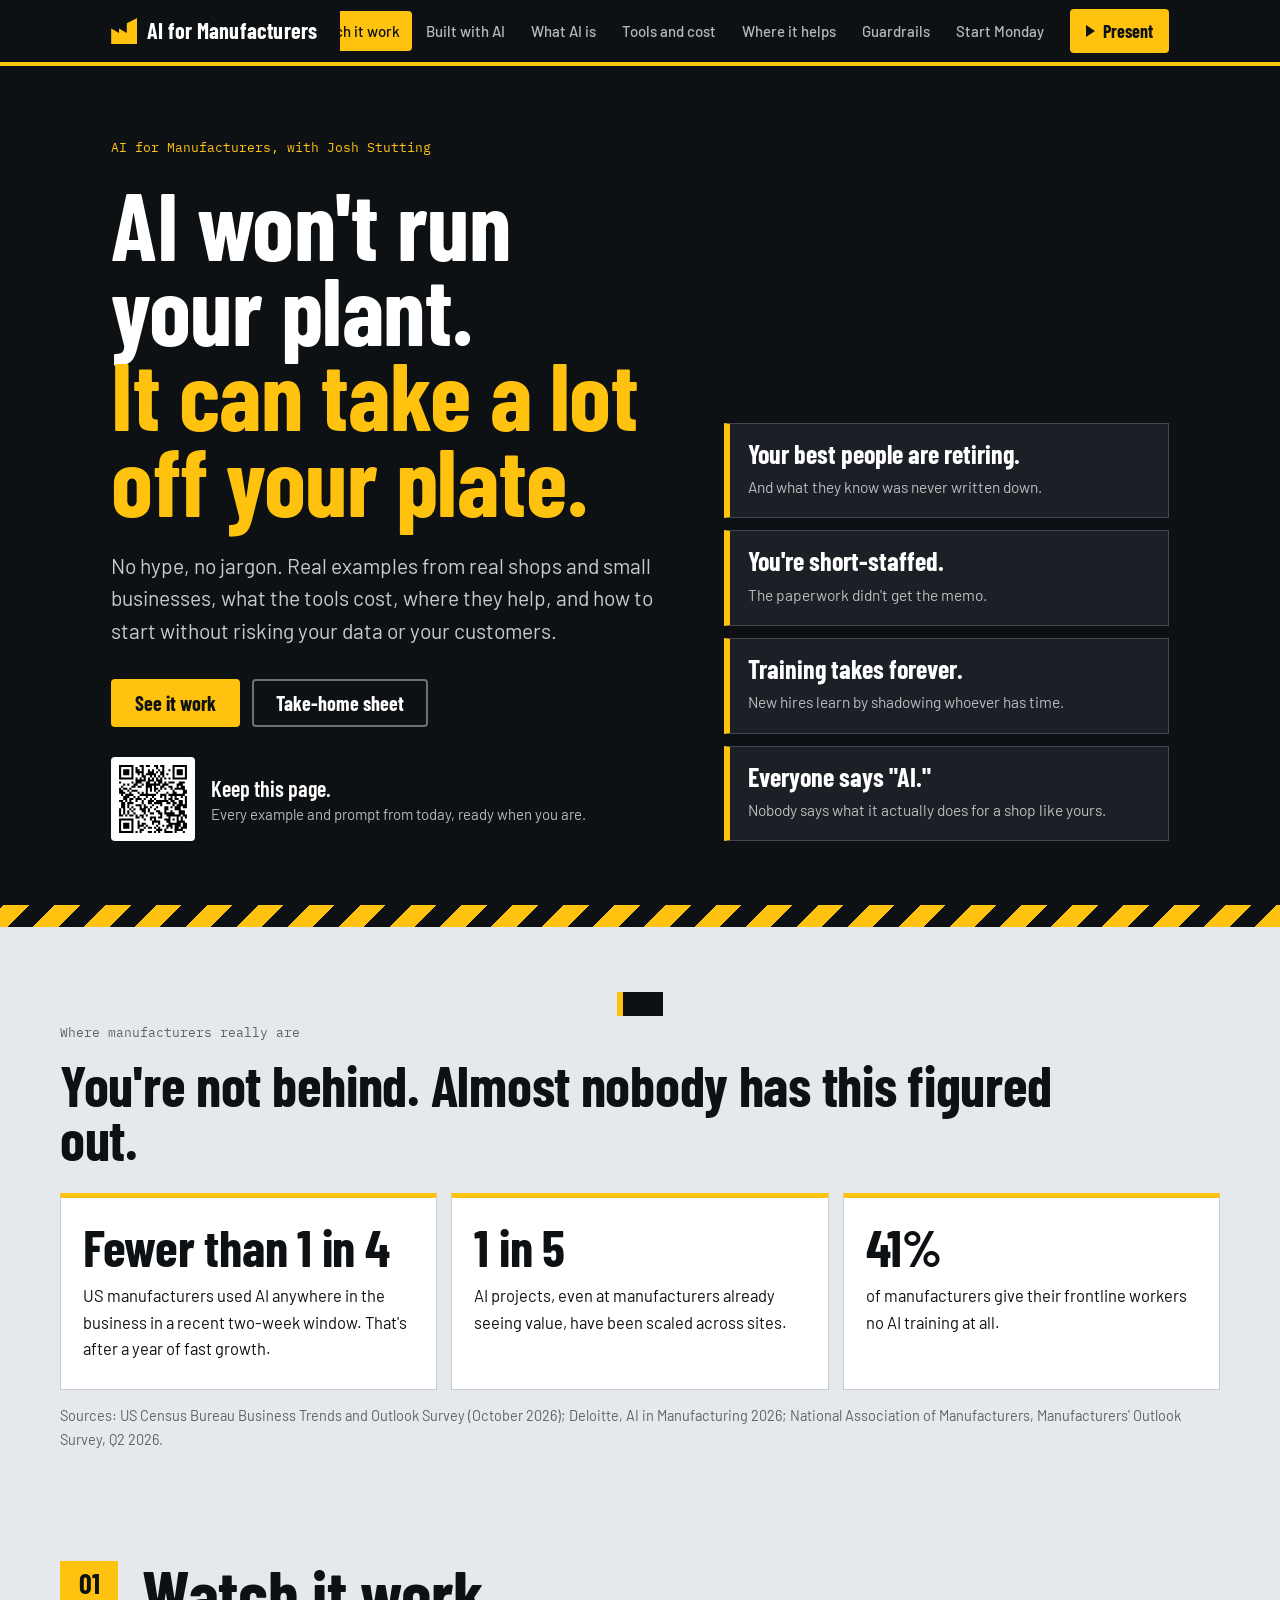
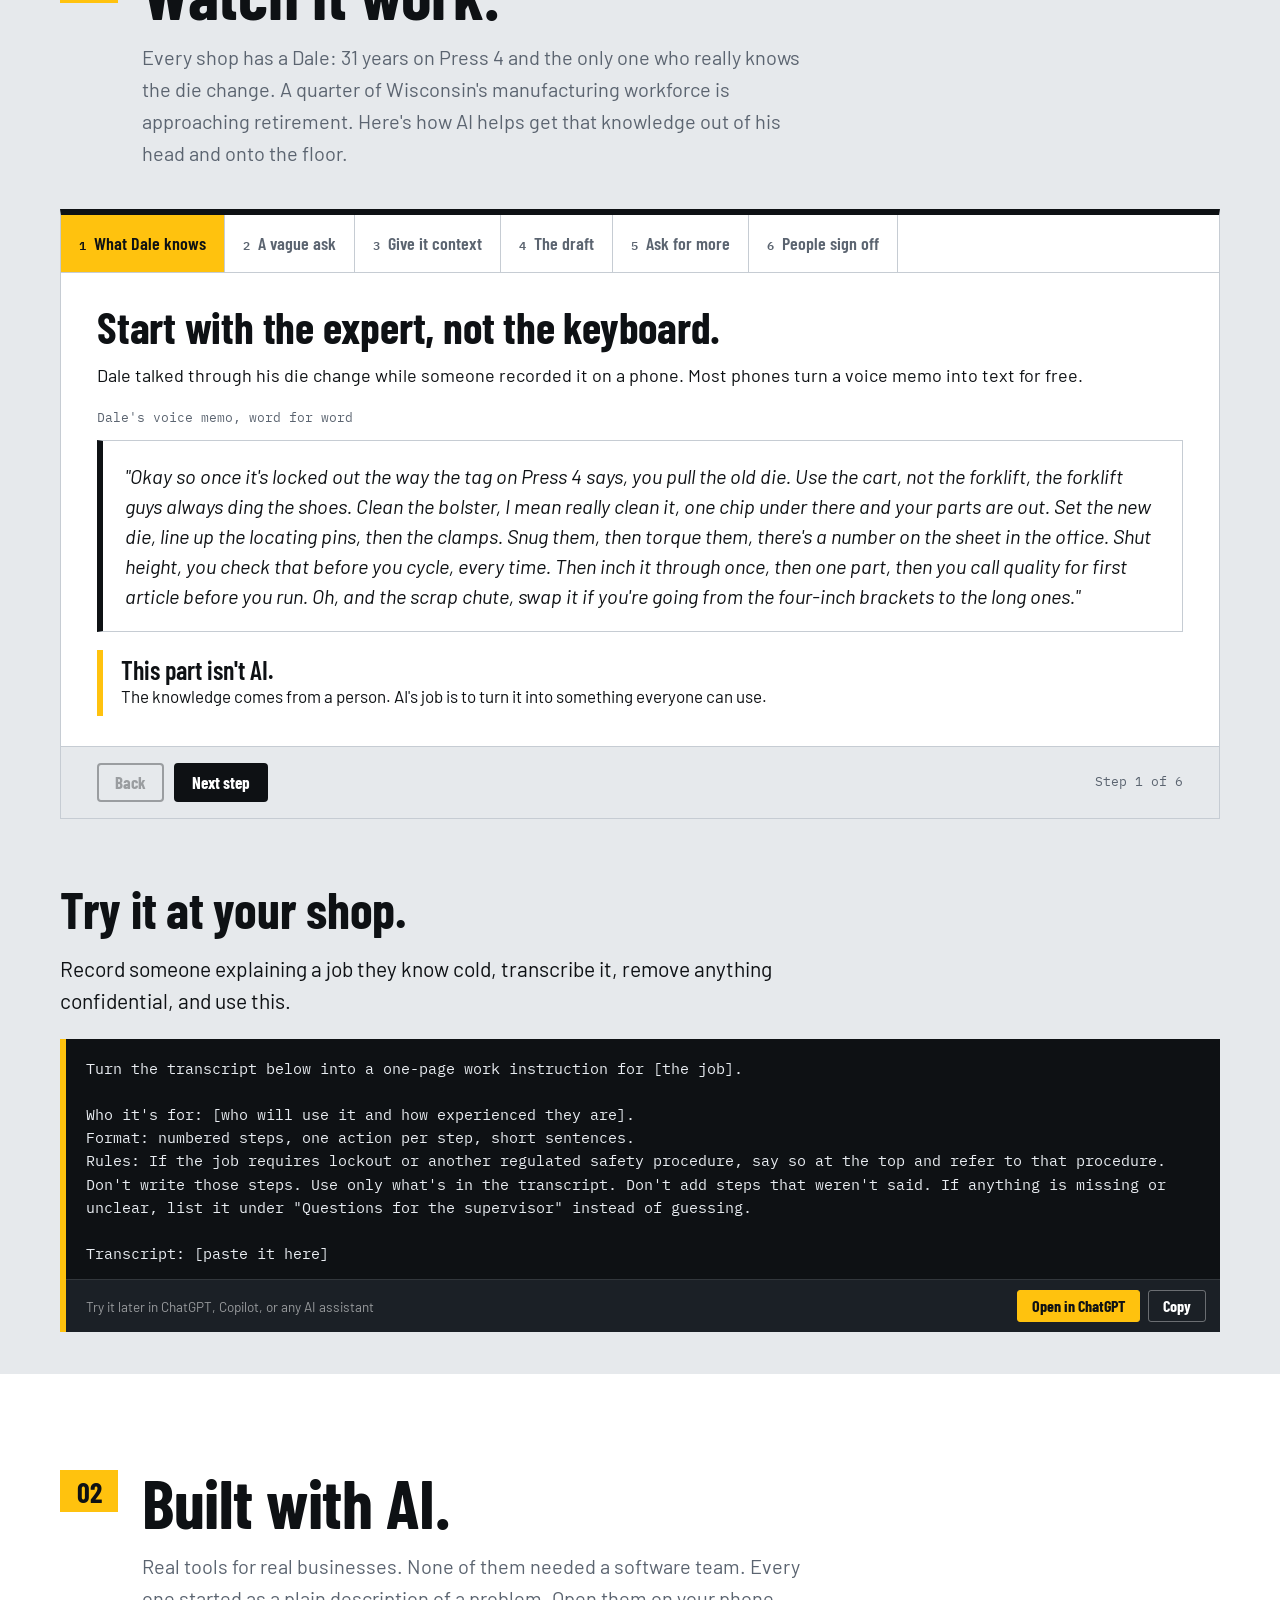
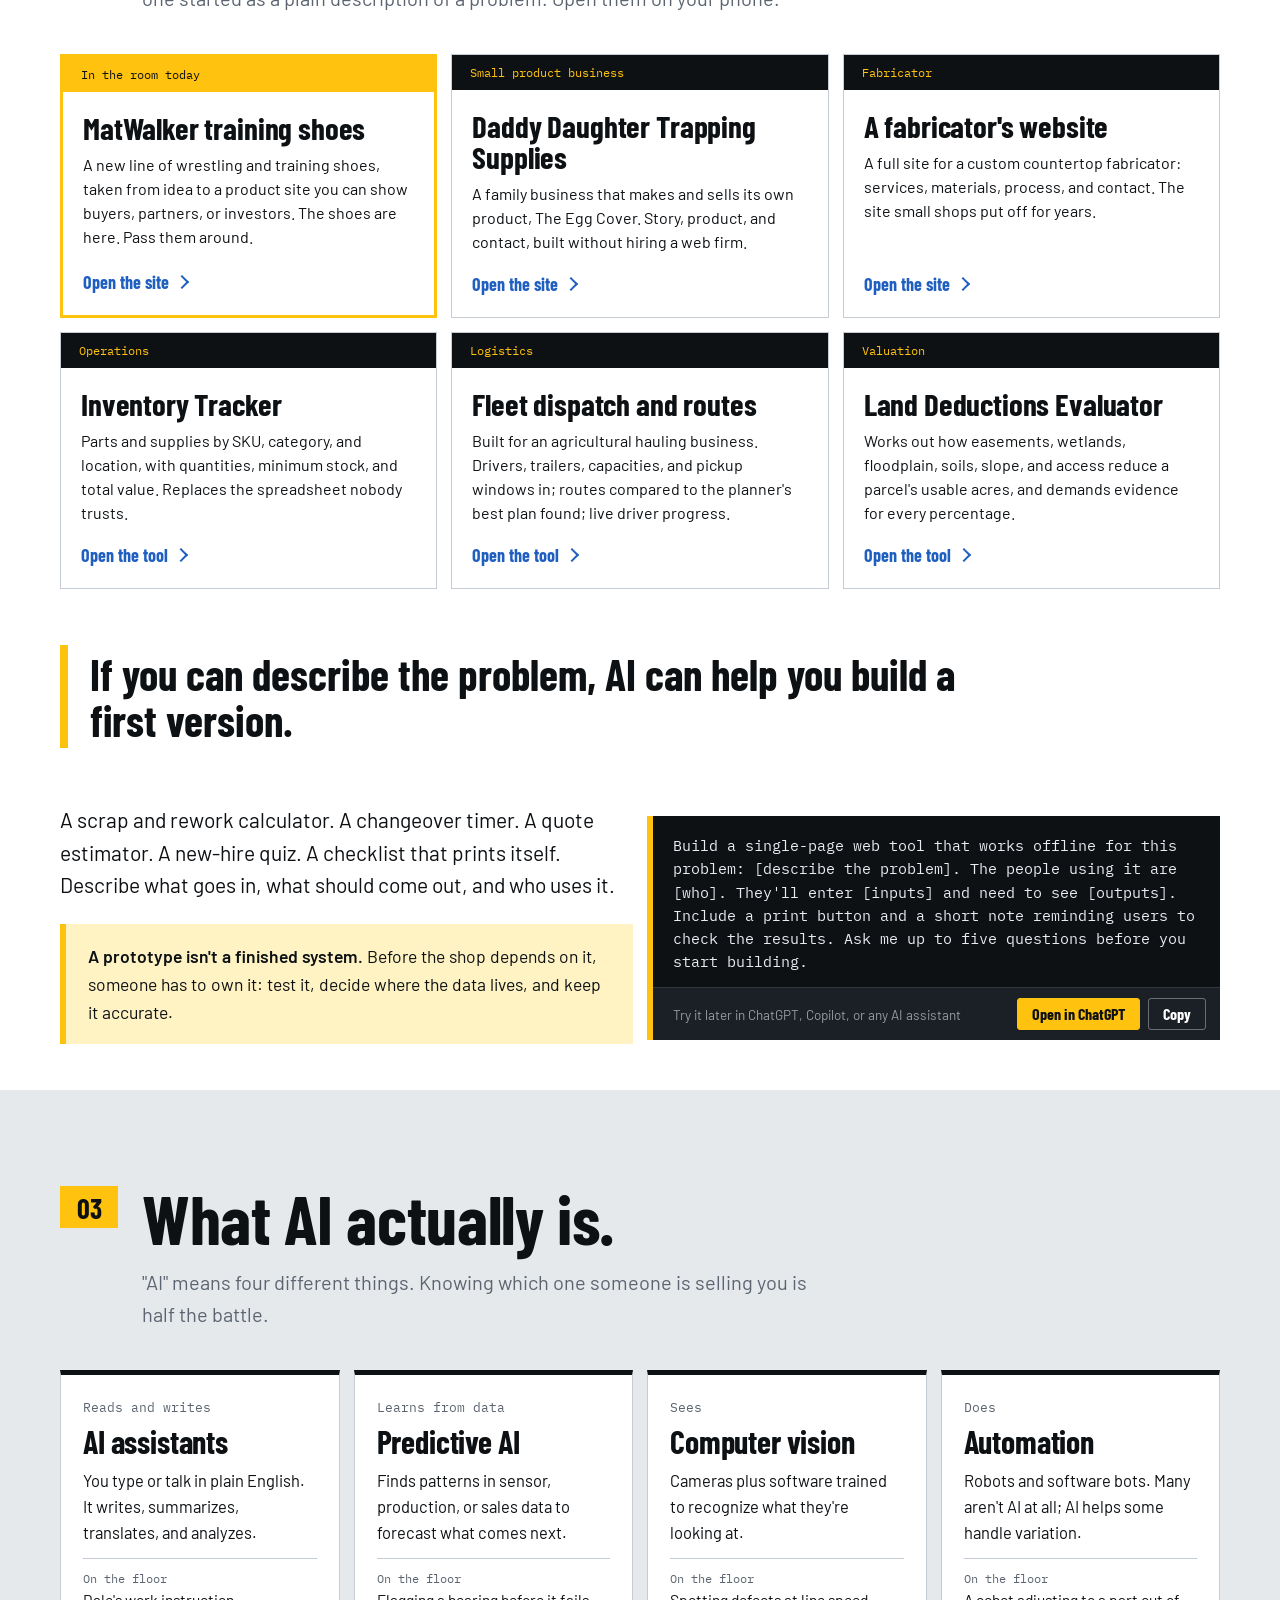
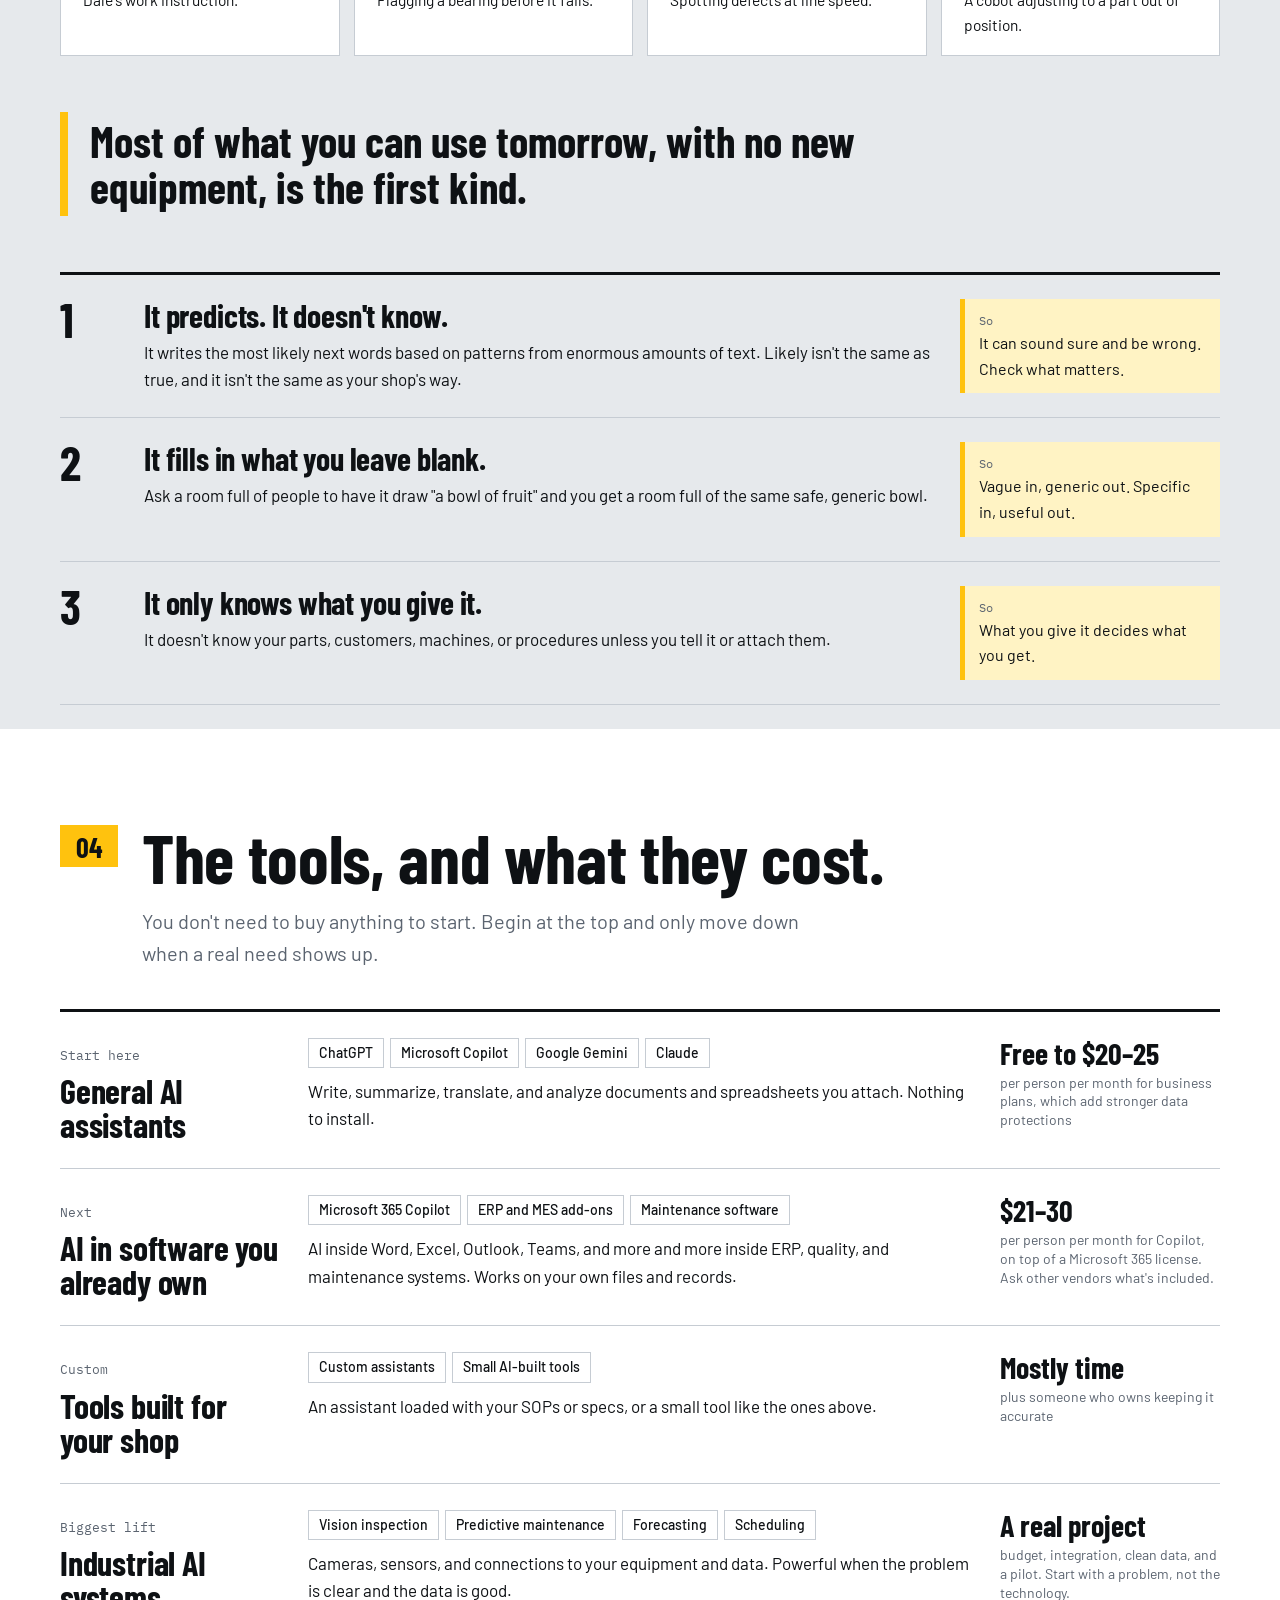
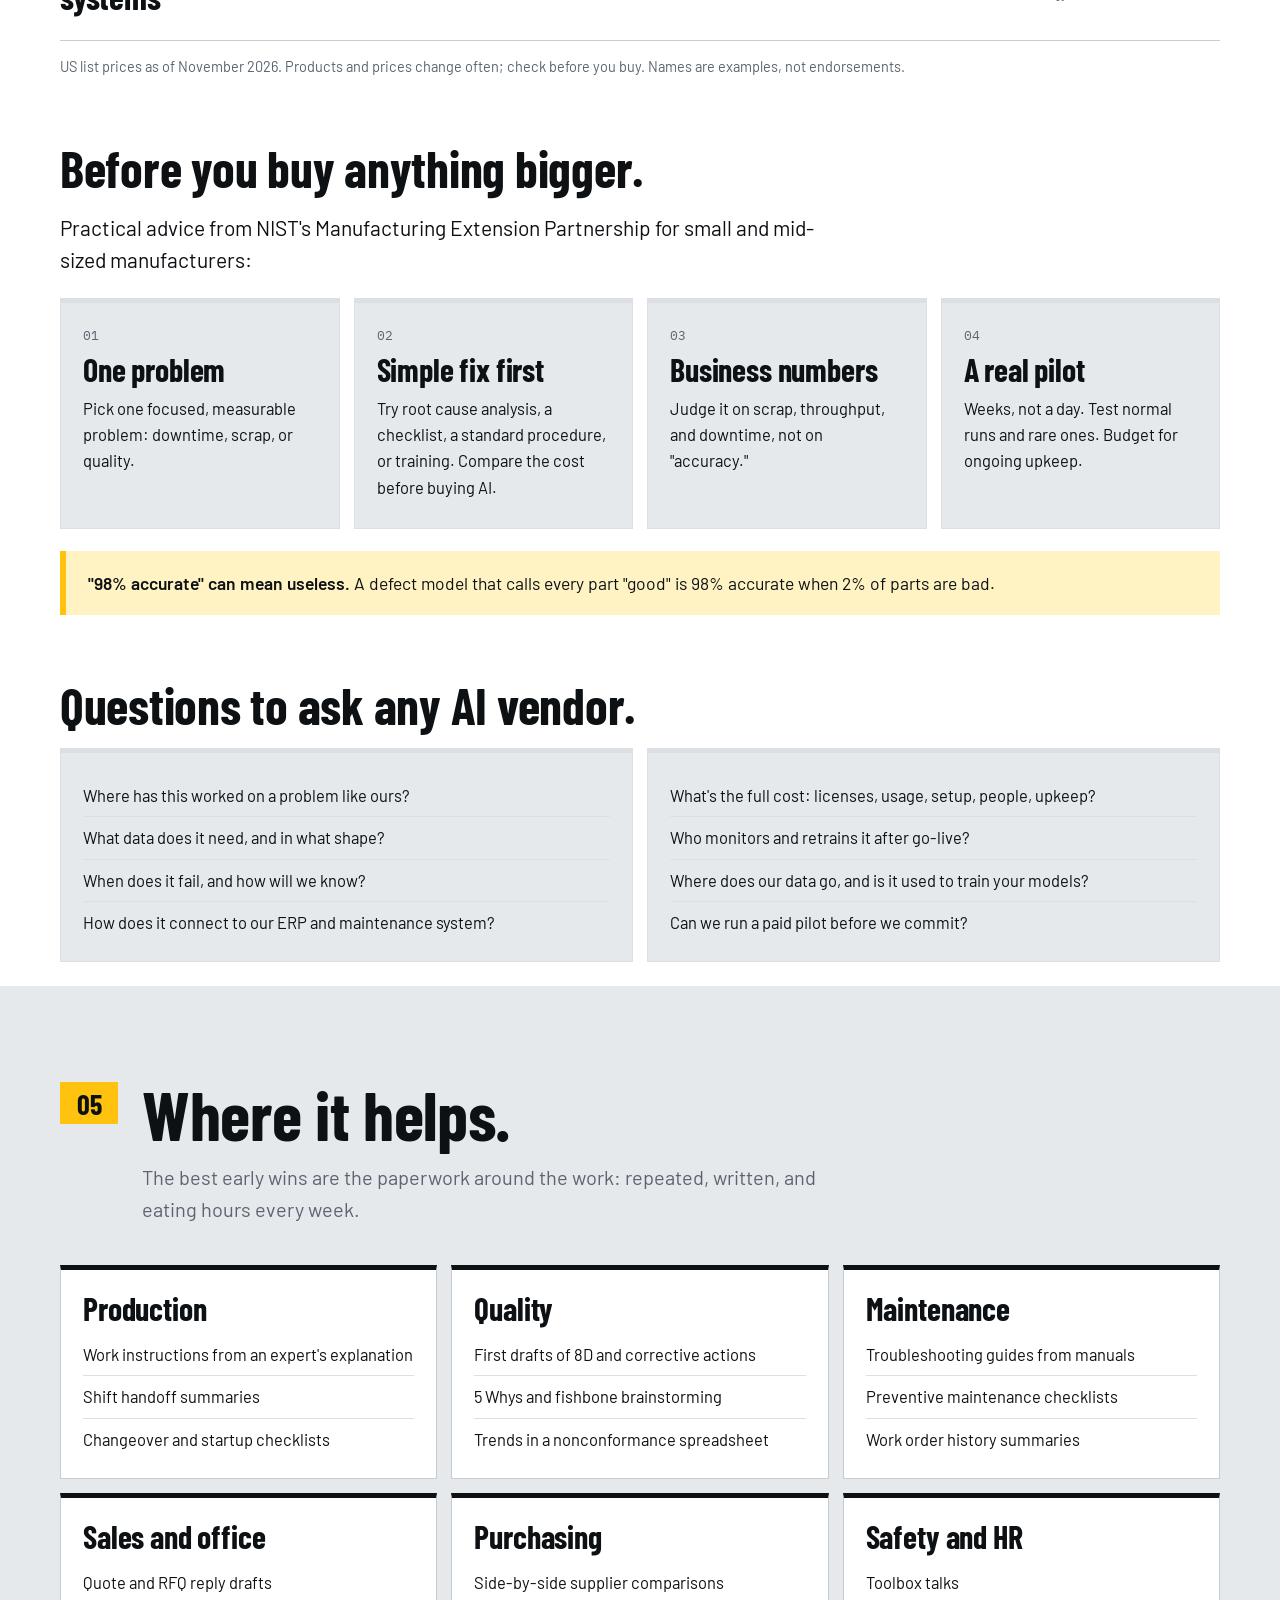
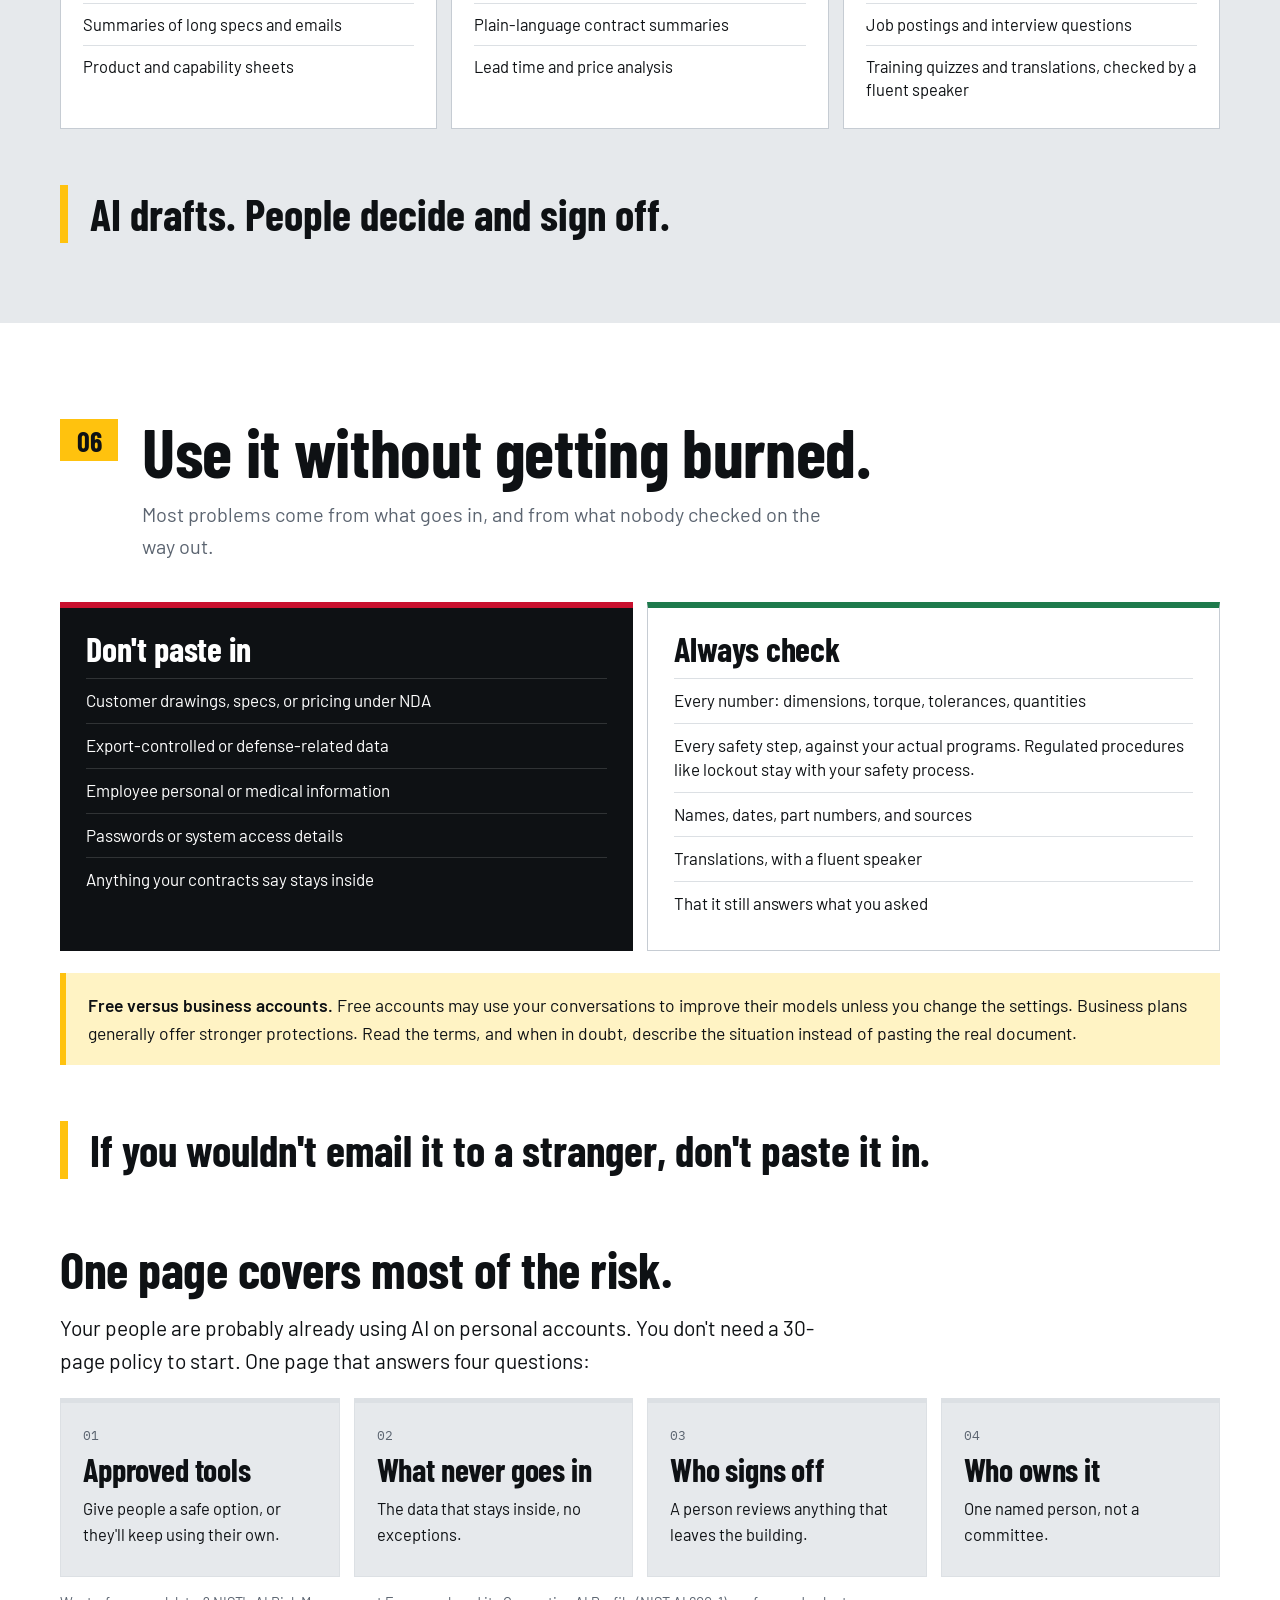
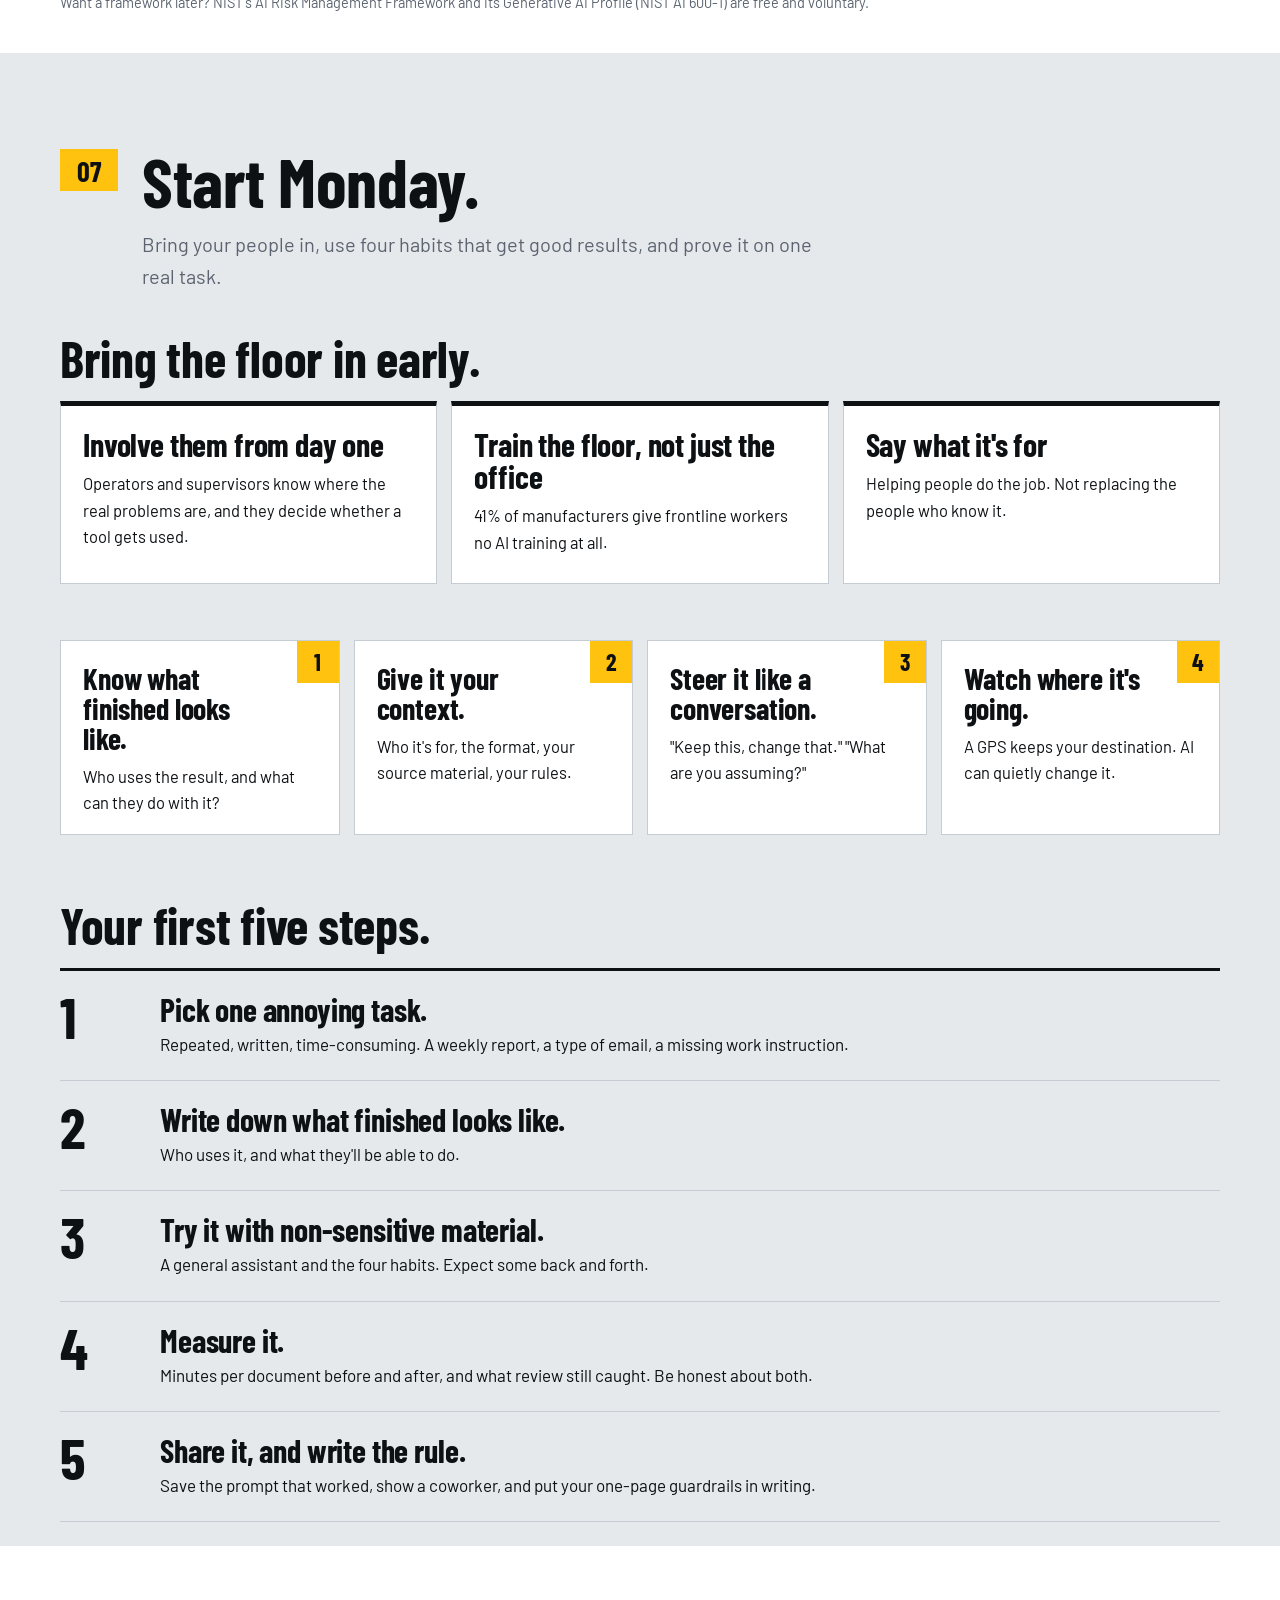
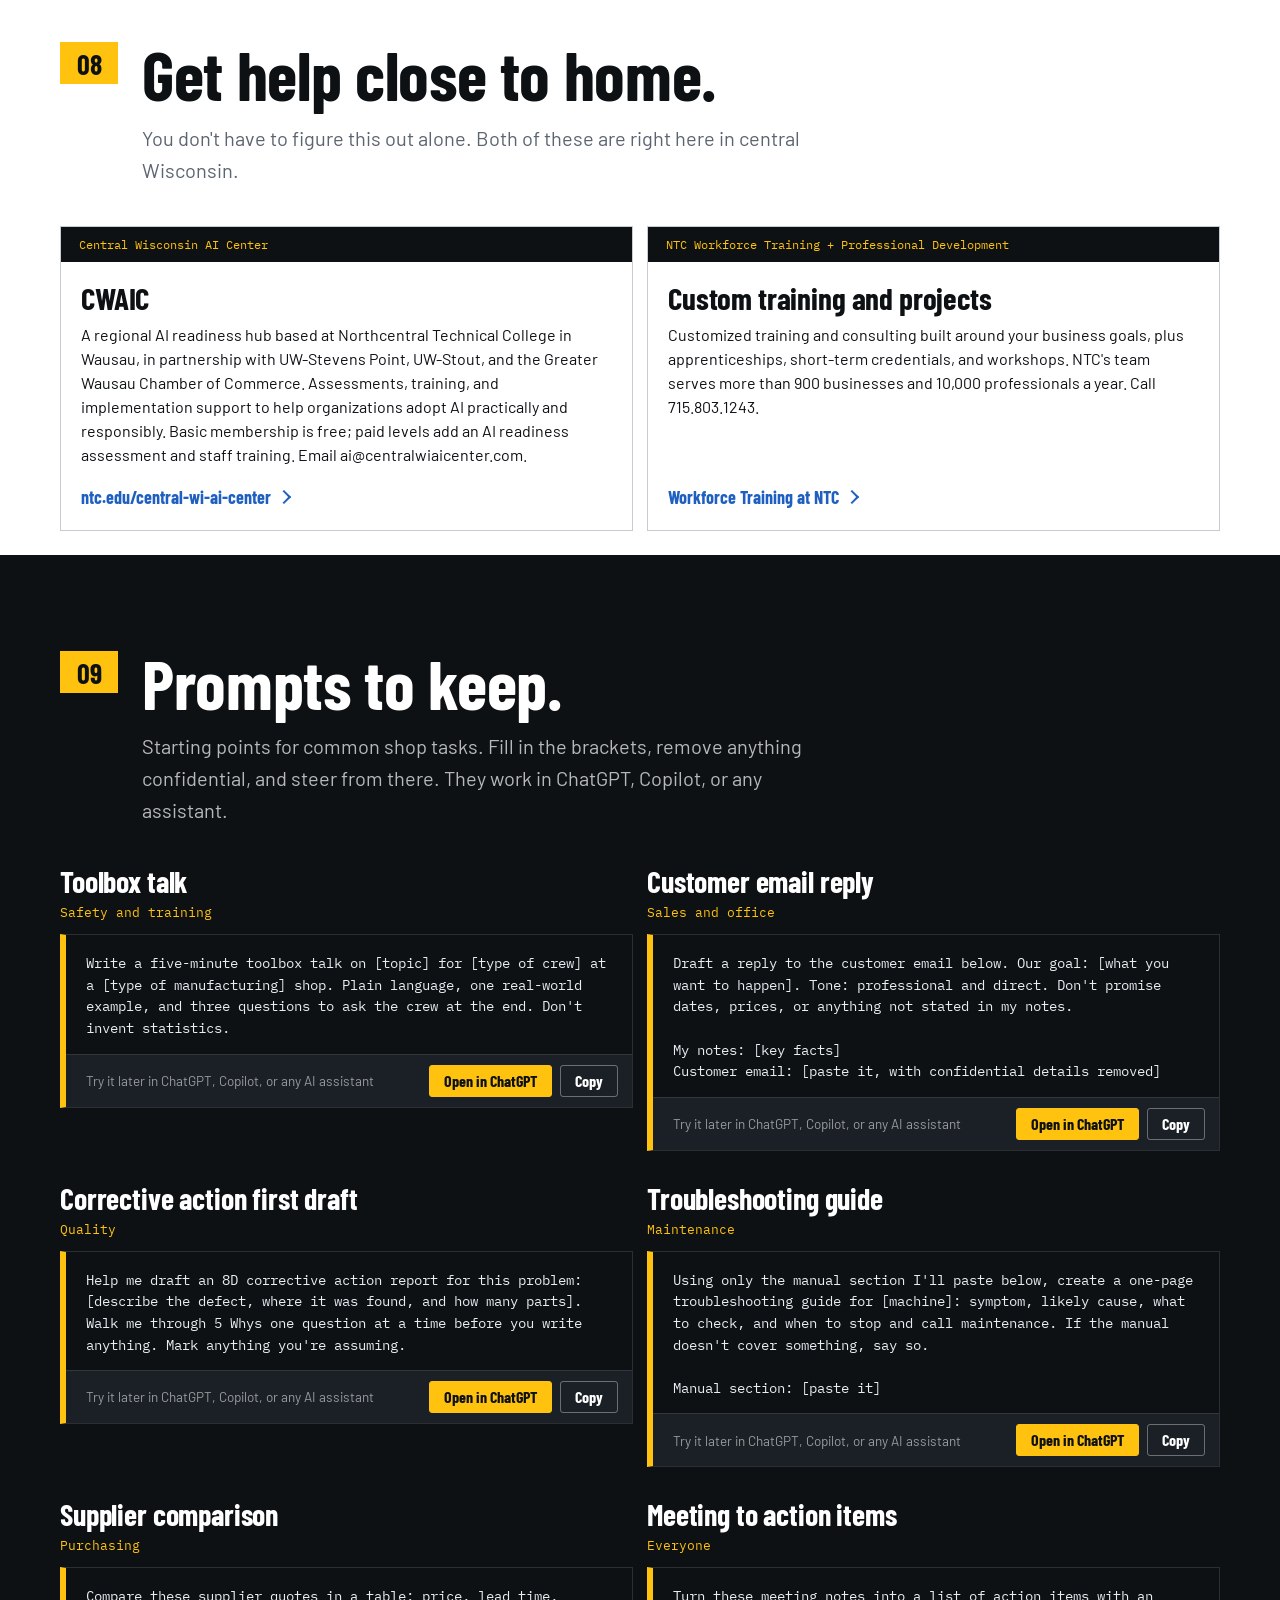
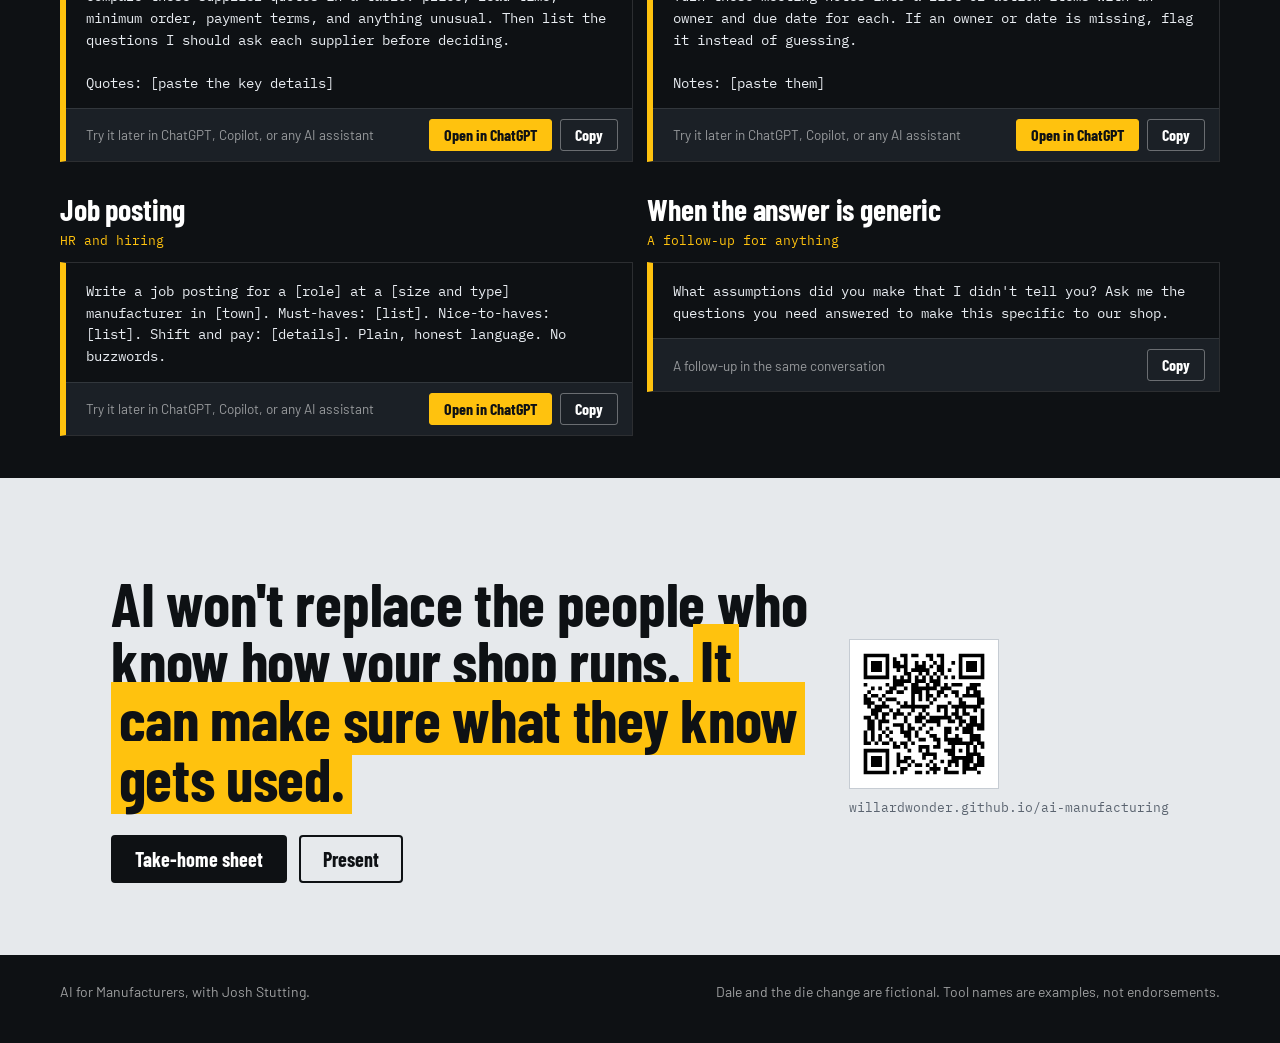
==== commit d3d5aabc: "Audit fixes: current adoption stat, verified NTC and CWAIC details, unbranded tool example, link pre" ====
--- a/index.html
+++ b/index.html
@@ -6,6 +6,12 @@
 <title>AI for Manufacturers</title>
 <meta name="description" content="A plain-language look at AI for manufacturers: real examples, what it costs, what it can do, and how to start safely.">
 <meta name="theme-color" content="#0E1114">
+<link rel="icon" href="data:image/svg+xml,%3Csvg xmlns=%22http://www.w3.org/2000/svg%22 viewBox=%220 0 24 24%22%3E%3Crect width=%2224%22 height=%2224%22 fill=%22%230E1114%22/%3E%3Cpath d=%22M3 21V10l5 3V10l5 3V7l5 3V4h3v17z%22 fill=%22%23FFC20E%22/%3E%3C/svg%3E">
+<meta property="og:title" content="AI for Manufacturers">
+<meta property="og:description" content="Real examples, real costs, and how to start with AI safely. Every prompt and example from the talk.">
+<meta property="og:url" content="https://willardwonder.github.io/ai-manufacturing/">
+<meta property="og:type" content="website">
+
 <link rel="preconnect" href="https://fonts.googleapis.com"><link rel="preconnect" href="https://fonts.gstatic.com" crossorigin>
 <link href="https://fonts.googleapis.com/css2?family=Barlow:wght@400;500;600&family=Barlow+Condensed:wght@600;700&family=IBM+Plex+Mono:wght@400;500&display=swap" rel="stylesheet">
 <link rel="stylesheet" href="assets/style.css">
@@ -54,11 +60,11 @@
     <p class="kicker" style="color:var(--gray);margin-bottom:14px">Where manufacturers really are</p>
     <h2 style="font-size:clamp(36px,4.4vw,60px);line-height:.95;max-width:18em;margin-bottom:28px">You're not behind. Almost nobody has this figured out.</h2>
     <div class="grid g3">
-      <div class="card" style="border-top-color:var(--yellow)"><h3 style="font-size:52px">Under 1 in 5</h3><p>US manufacturers use AI in any part of the business, below the all-industry average.</p></div>
+      <div class="card" style="border-top-color:var(--yellow)"><h3 style="font-size:52px">Fewer than 1 in 4</h3><p>US manufacturers used AI anywhere in the business in a recent two-week window. That's after a year of fast growth.</p></div>
       <div class="card" style="border-top-color:var(--yellow)"><h3 style="font-size:52px">1 in 5</h3><p>AI projects, even at manufacturers already seeing value, have been scaled across sites.</p></div>
       <div class="card" style="border-top-color:var(--yellow)"><h3 style="font-size:52px">41%</h3><p>of manufacturers give their frontline workers no AI training at all.</p></div>
     </div>
-    <p class="note">Sources: US Census Bureau Business Trends and Outlook Survey (2026); Deloitte, AI in Manufacturing 2026; National Association of Manufacturers, Manufacturers' Outlook Survey, Q2 2026.</p>
+    <p class="note">Sources: US Census Bureau Business Trends and Outlook Survey (October 2026); Deloitte, AI in Manufacturing 2026; National Association of Manufacturers, Manufacturers' Outlook Survey, Q2 2026.</p>
   </div>
 </section>
 
@@ -302,8 +308,8 @@
   <div class="sh"><span class="no">08</span><div><h2>Get help close to home.</h2><p>You don't have to figure this out alone. Both of these are right here in central Wisconsin.</p></div></div>
   <div class="body">
     <div class="grid g2">
-      <a class="tool" href="https://www.ntc.edu/central-wi-ai-center" target="_blank" rel="noopener"><span class="tt">Central Wisconsin AI Center</span><span class="tb"><h3>CWAIC</h3><p>A regional AI readiness hub based at Northcentral Technical College in Wausau, in partnership with UW-Stevens Point, UW-Stout, and the Greater Wausau Chamber of Commerce. Assessments, training, and implementation support to help organizations adopt AI practically and responsibly. Basic membership is free.</p><span class="go">ntc.edu/central-wi-ai-center</span></span></a>
-      <a class="tool" href="https://www.ntc.edu/workforce-training-professional-development" target="_blank" rel="noopener"><span class="tt">NTC Workforce Training + Professional Development</span><span class="tb"><h3>Custom training and projects</h3><p>Training, technical assistance, and consulting built around your shop and your people, from AI to quality, safety, and leadership. NTC's team serves more than 900 businesses and 10,000 professionals a year. Call 715.803.1243.</p><span class="go">Workforce Training at NTC</span></span></a>
+      <a class="tool" href="https://www.ntc.edu/central-wi-ai-center" target="_blank" rel="noopener"><span class="tt">Central Wisconsin AI Center</span><span class="tb"><h3>CWAIC</h3><p>A regional AI readiness hub based at Northcentral Technical College in Wausau, in partnership with UW-Stevens Point, UW-Stout, and the Greater Wausau Chamber of Commerce. Assessments, training, and implementation support to help organizations adopt AI practically and responsibly. Basic membership is free; paid levels add an AI readiness assessment and staff training. Email ai@centralwiaicenter.com.</p><span class="go">ntc.edu/central-wi-ai-center</span></span></a>
+      <a class="tool" href="https://www.ntc.edu/workforce-training-professional-development" target="_blank" rel="noopener"><span class="tt">NTC Workforce Training + Professional Development</span><span class="tb"><h3>Custom training and projects</h3><p>Customized training and consulting built around your business goals, plus apprenticeships, short-term credentials, and workshops. NTC's team serves more than 900 businesses and 10,000 professionals a year. Call 715.803.1243.</p><span class="go">Workforce Training at NTC</span></span></a>
     </div>
   </div>
 </section>
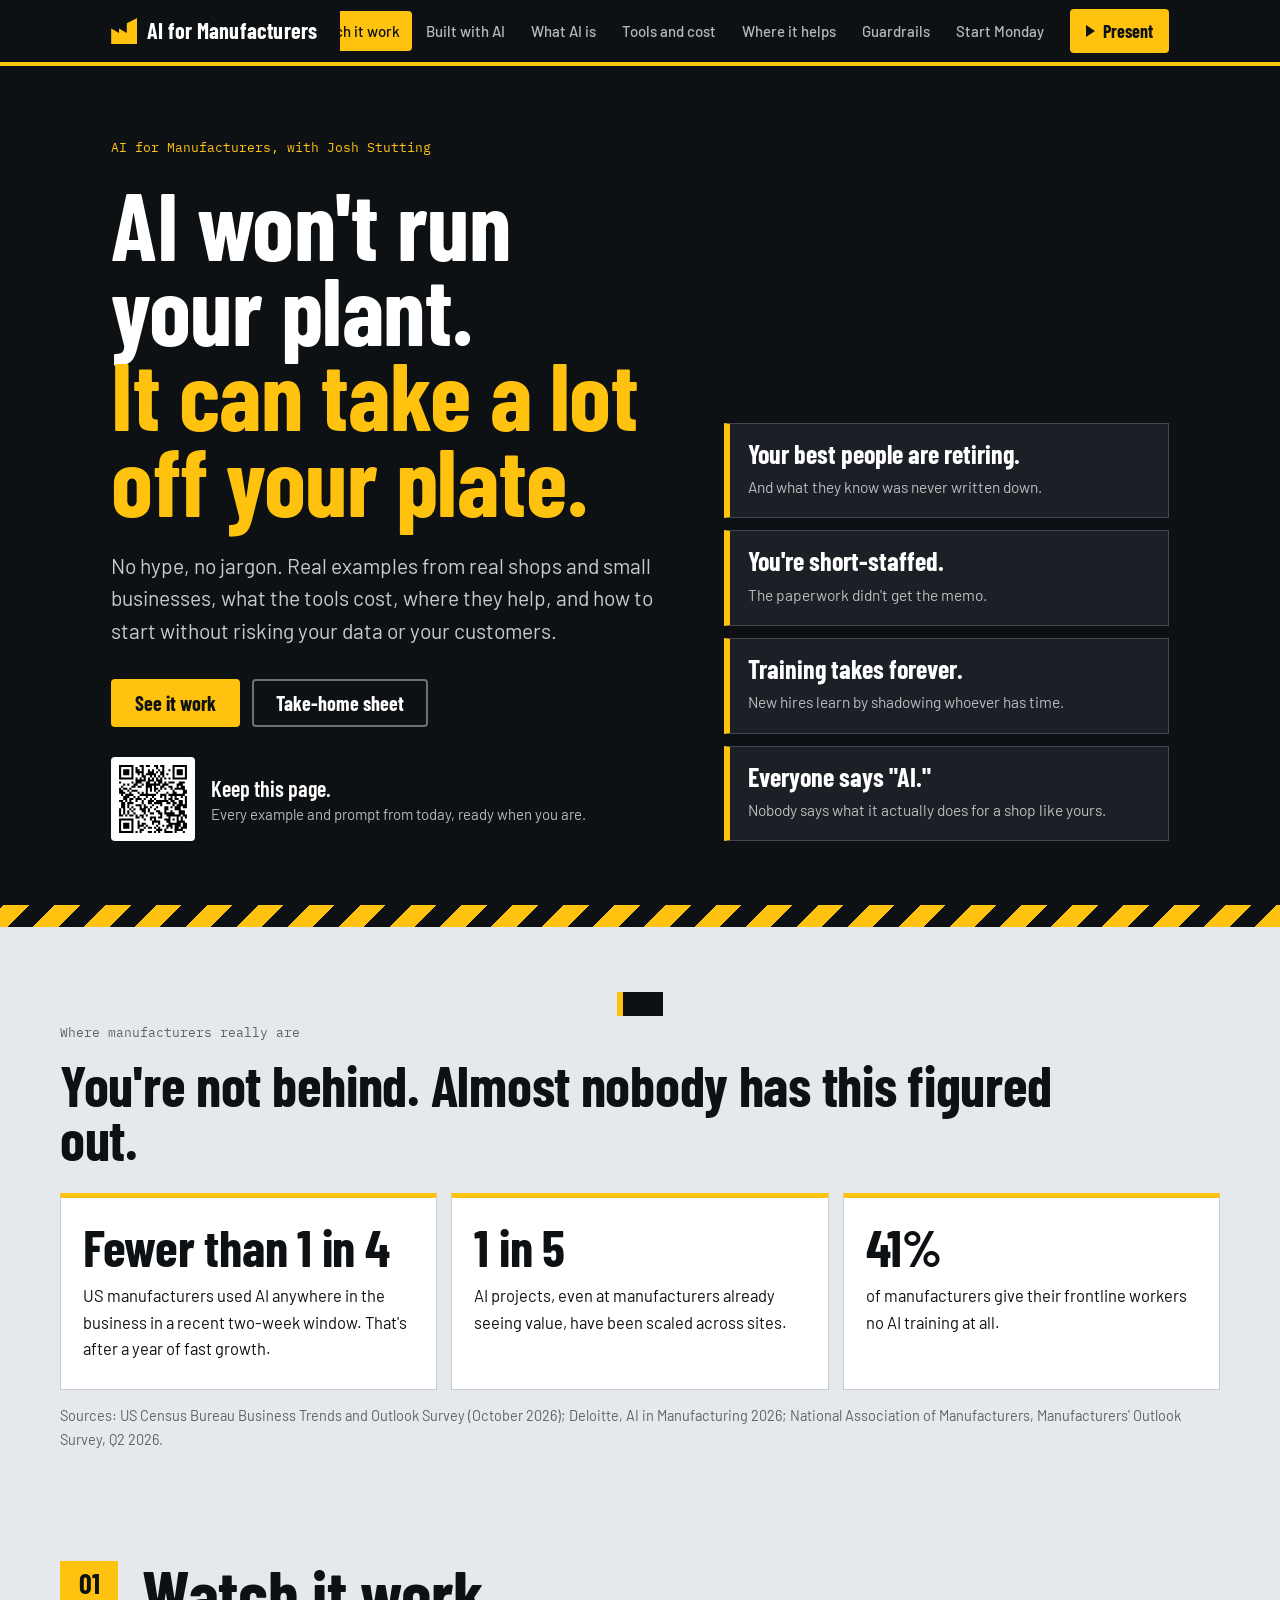
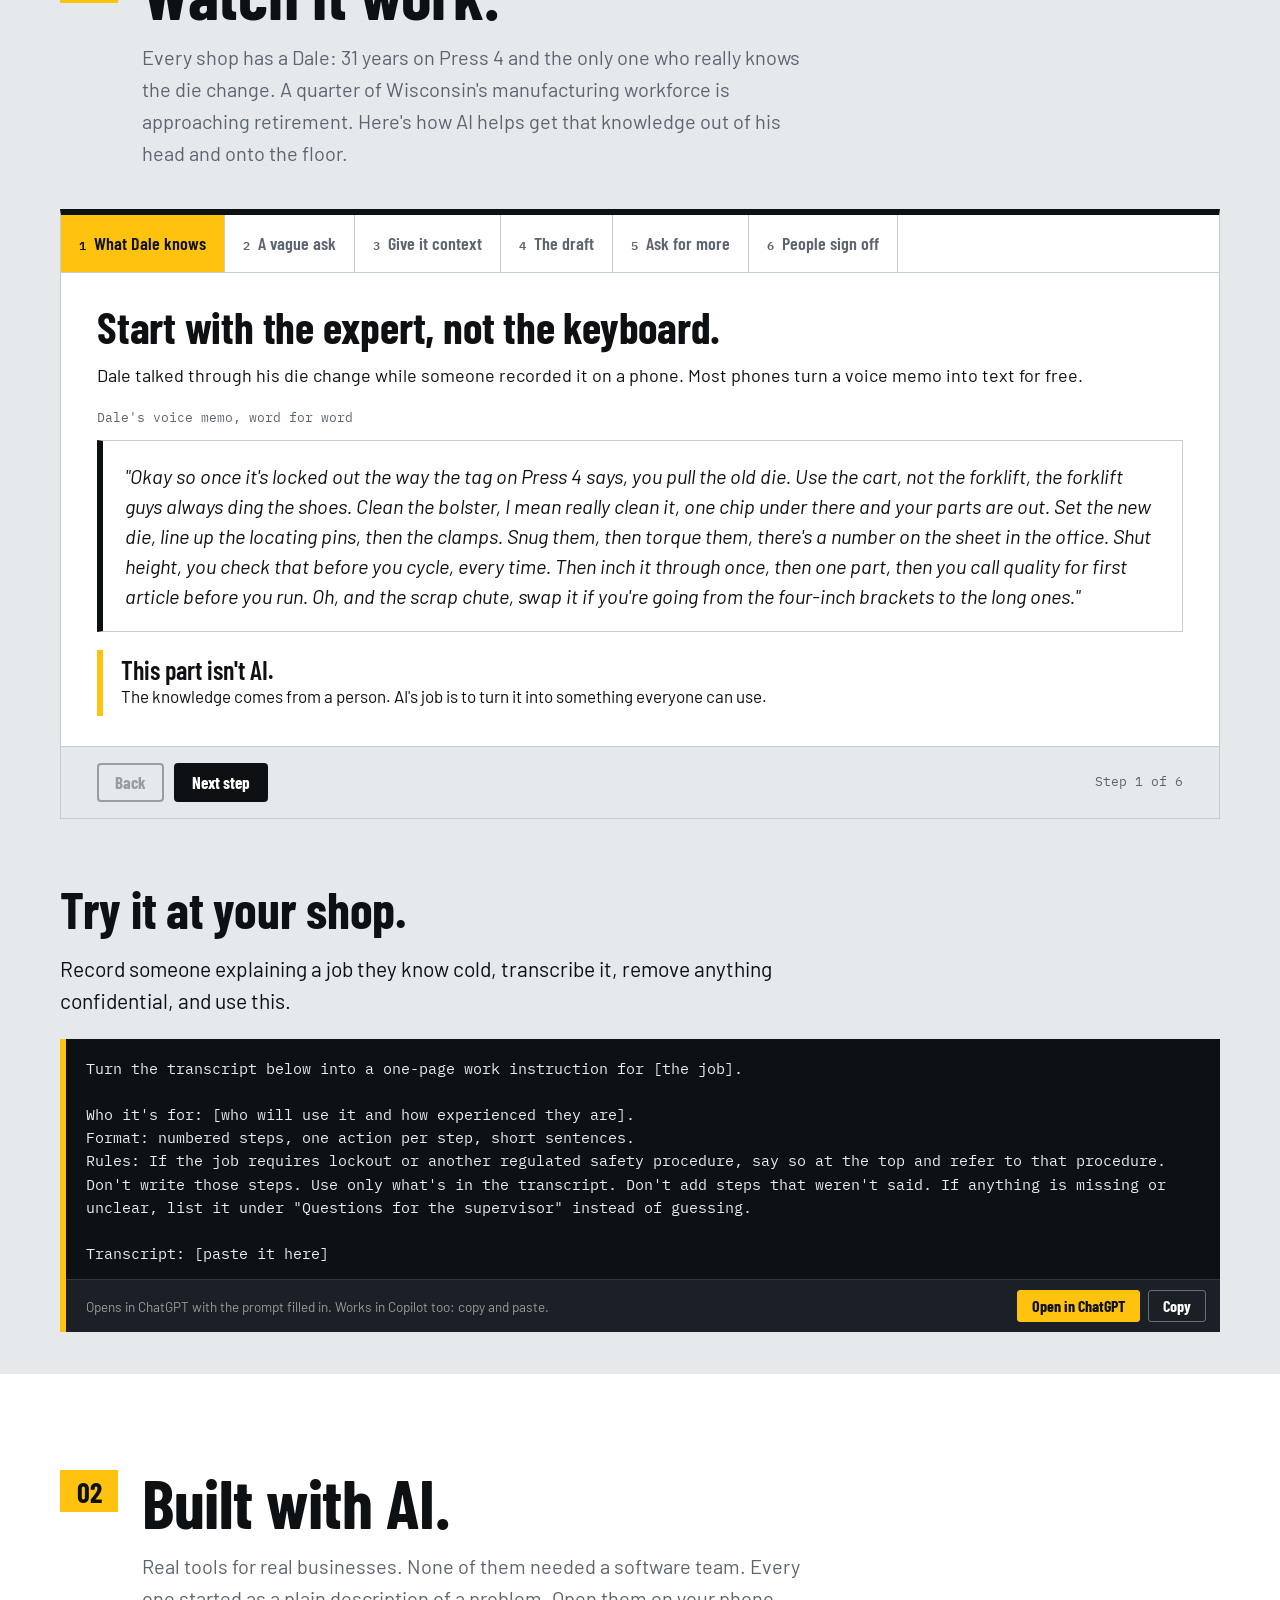
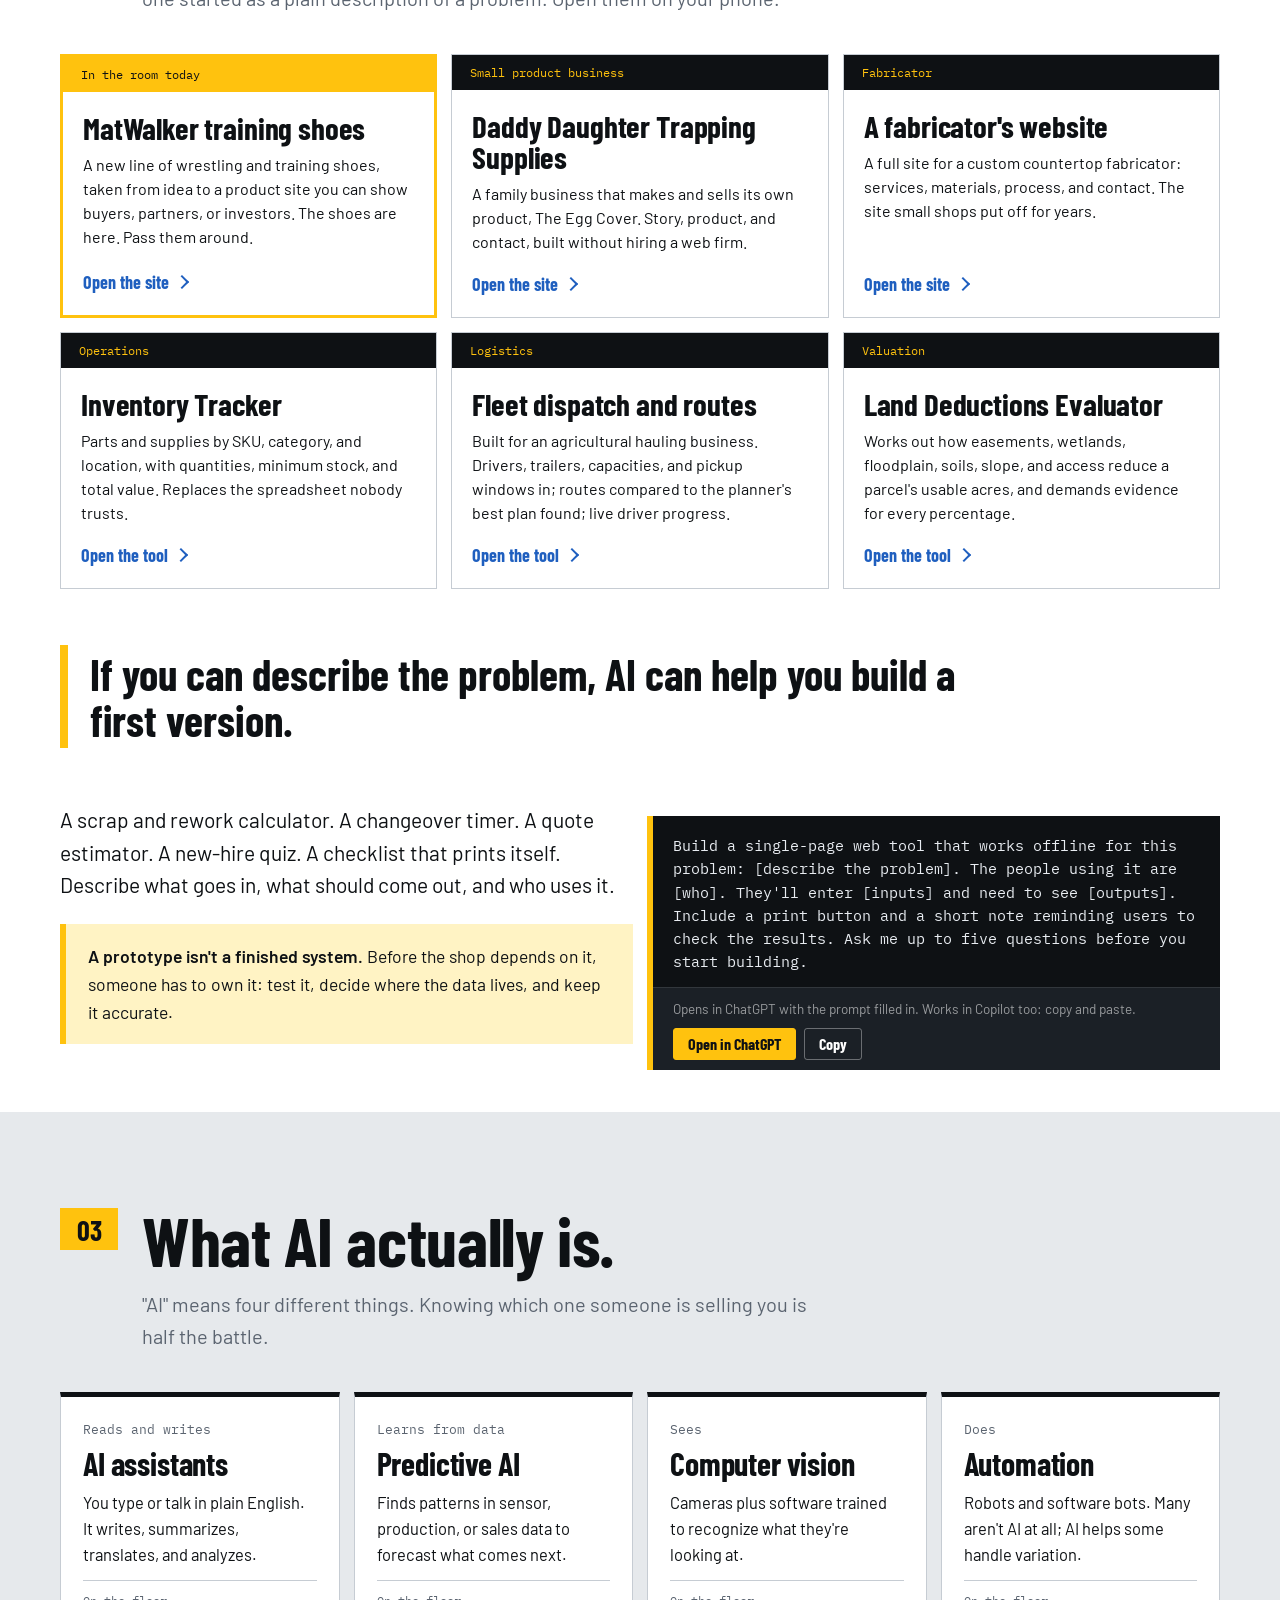
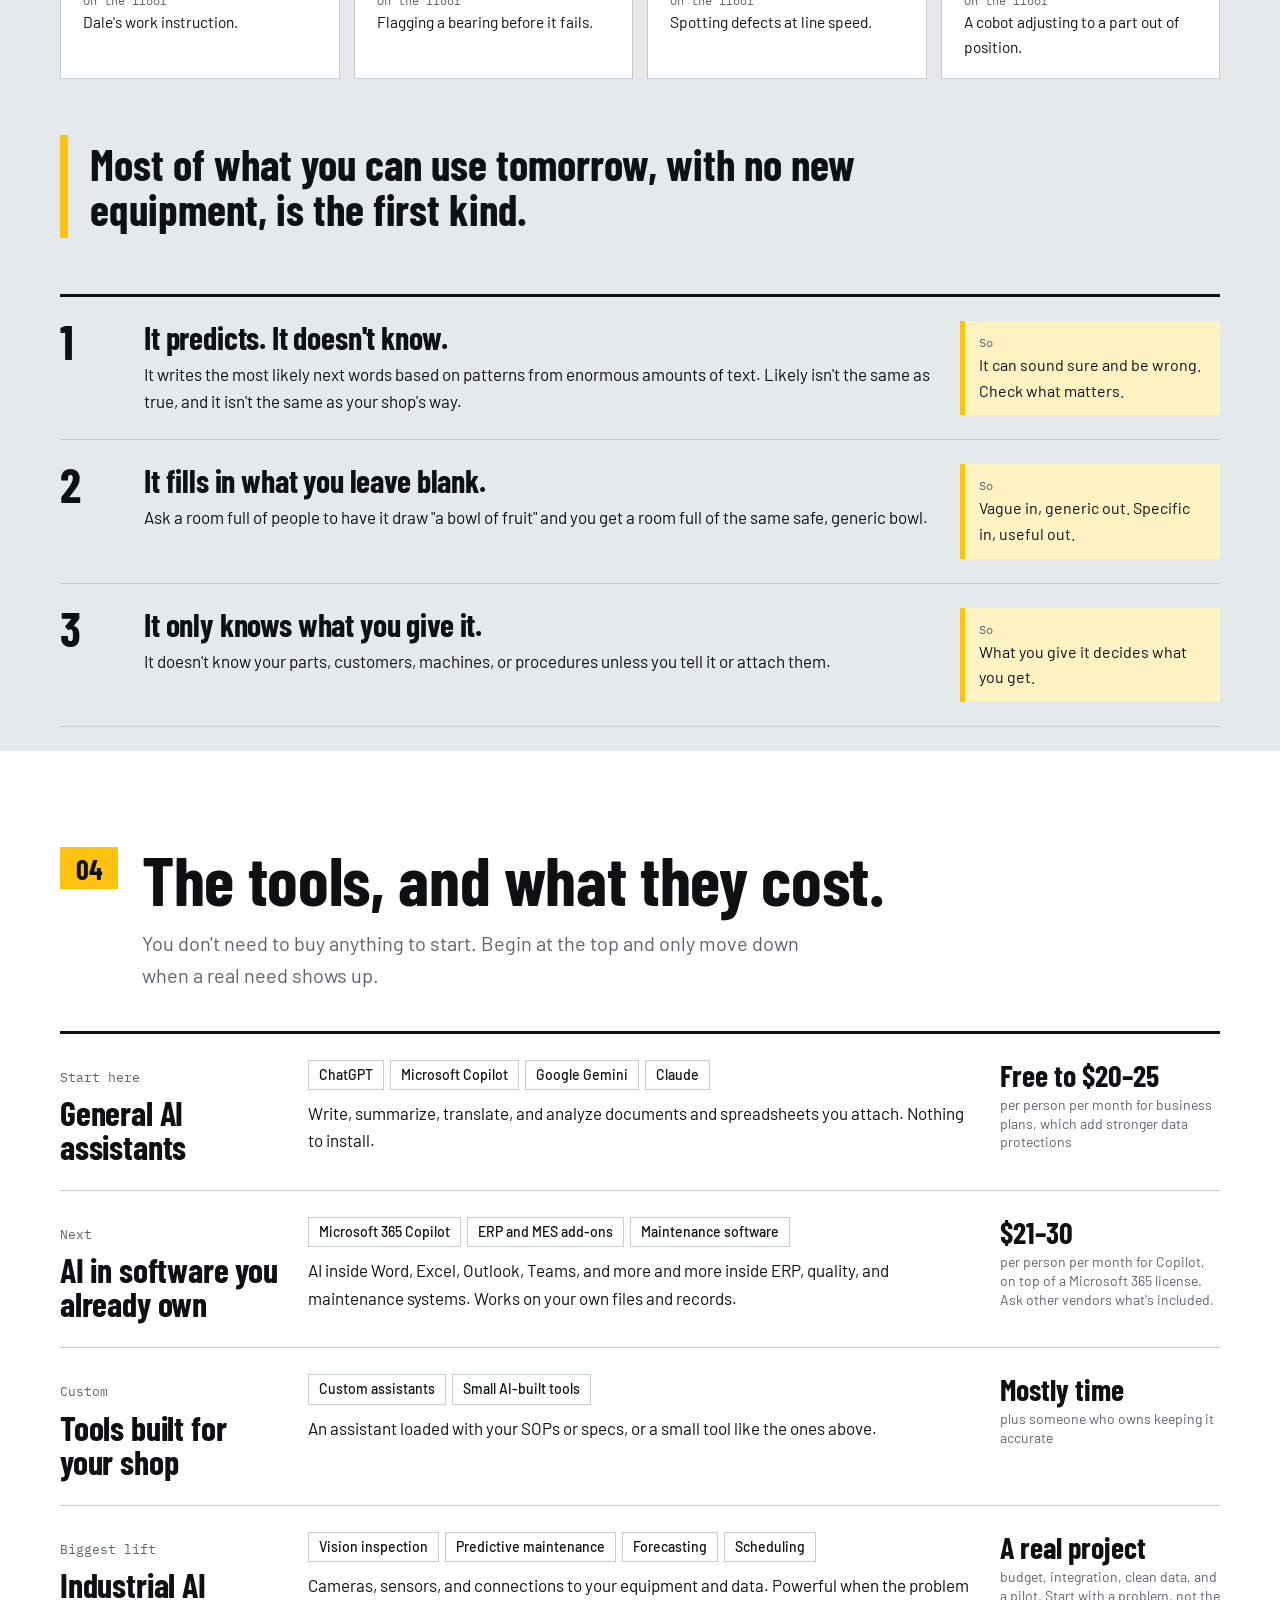
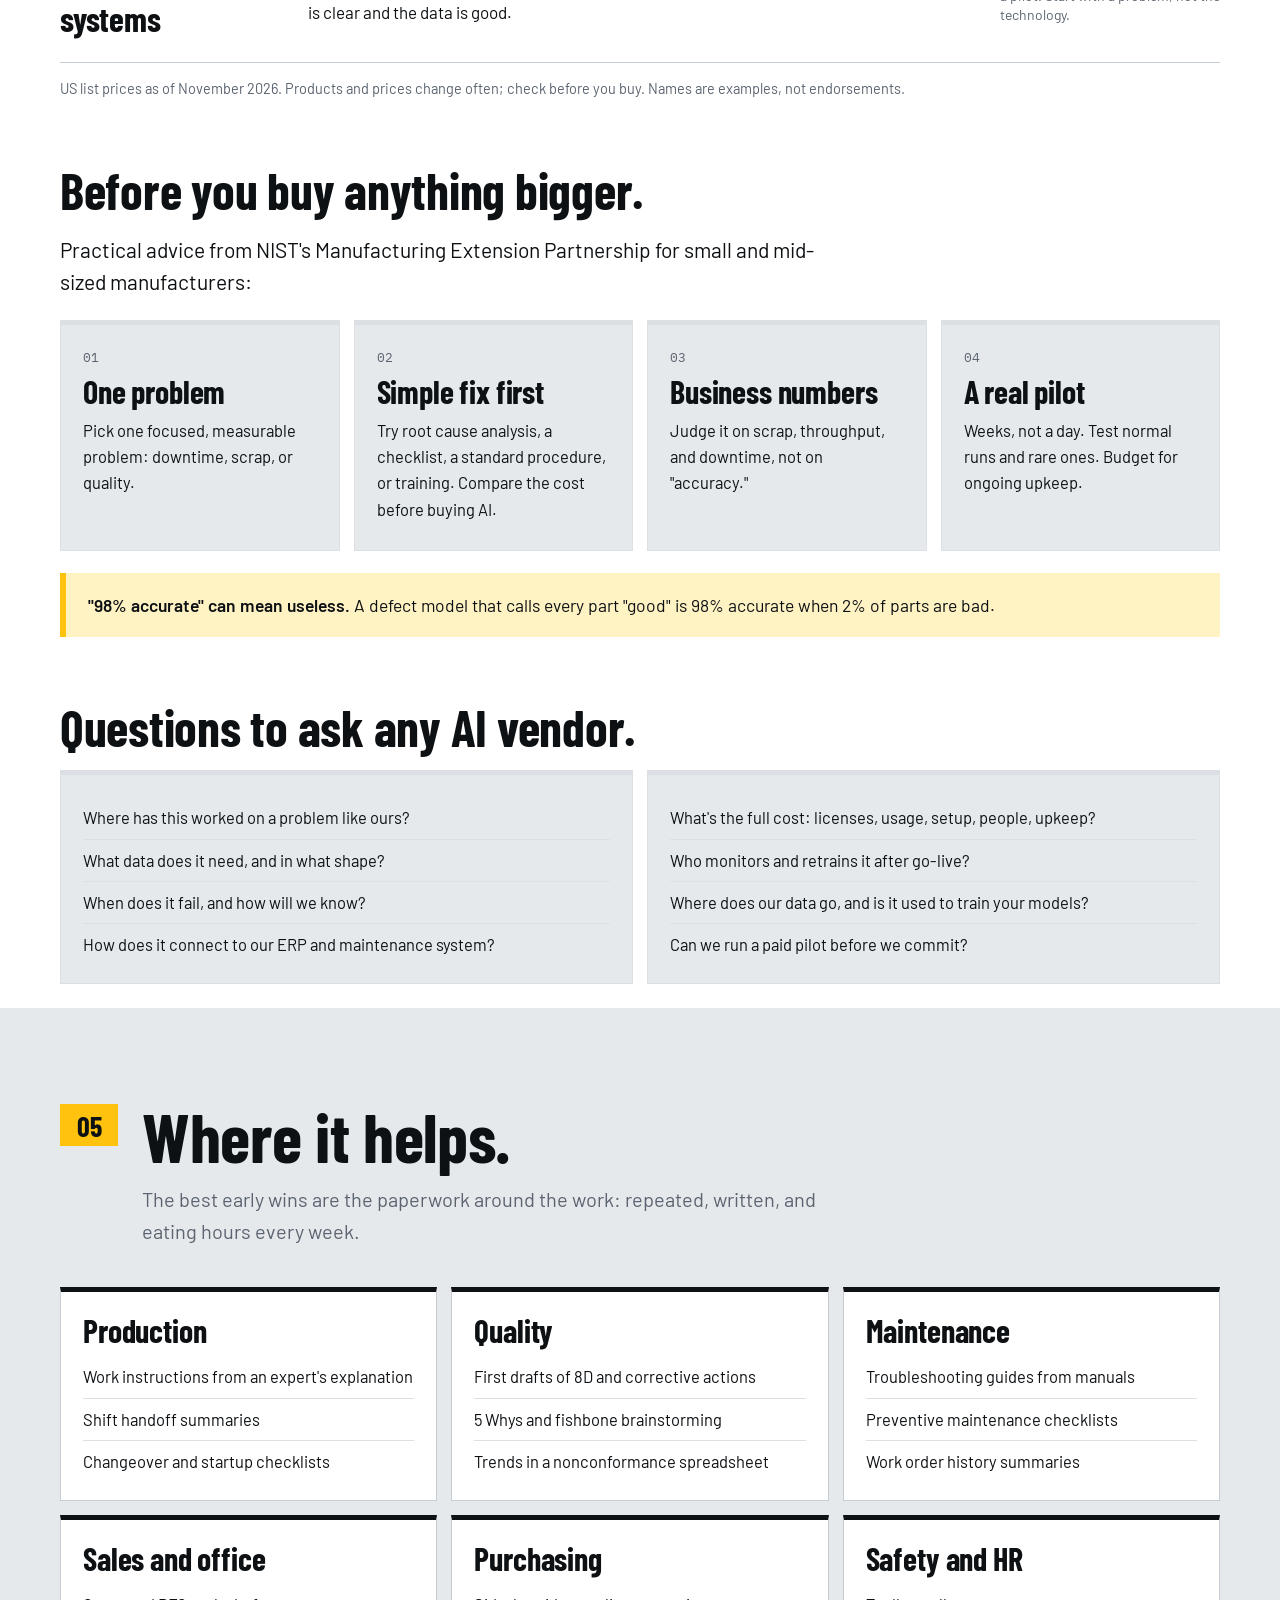
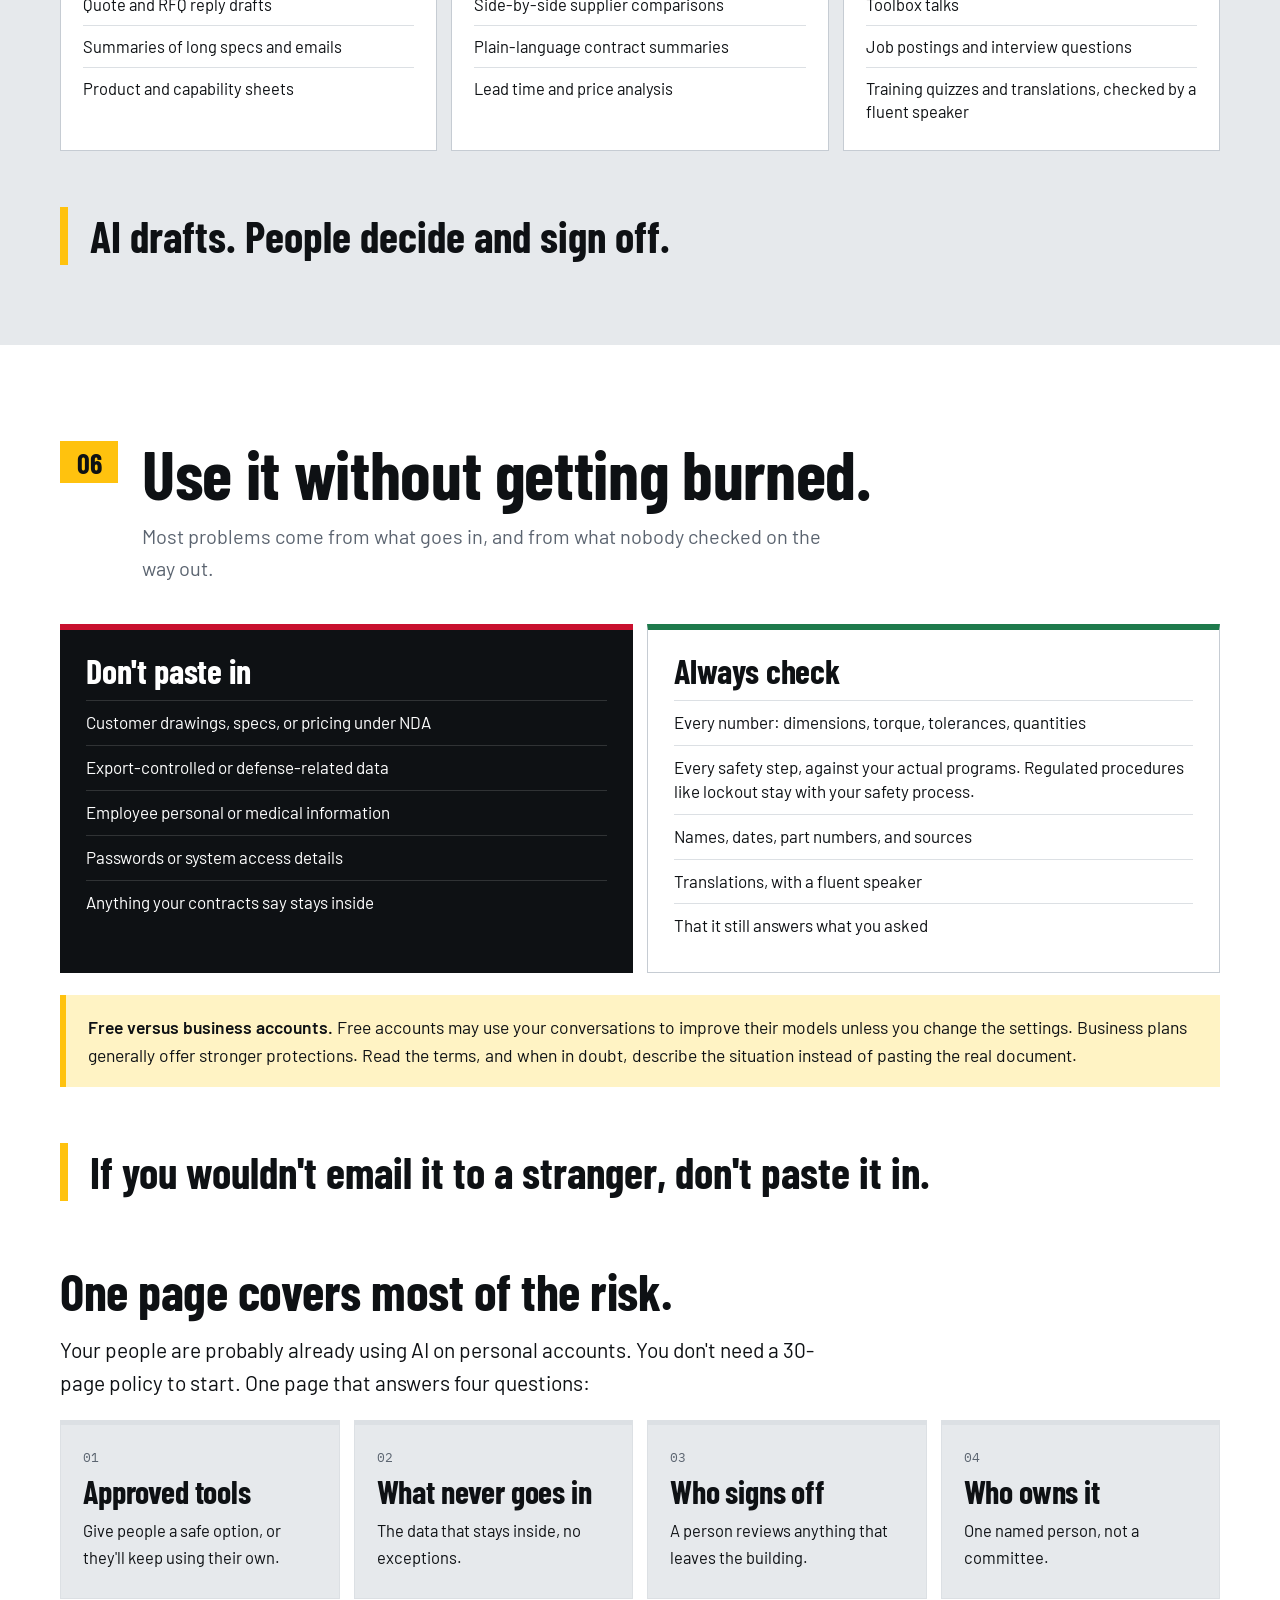
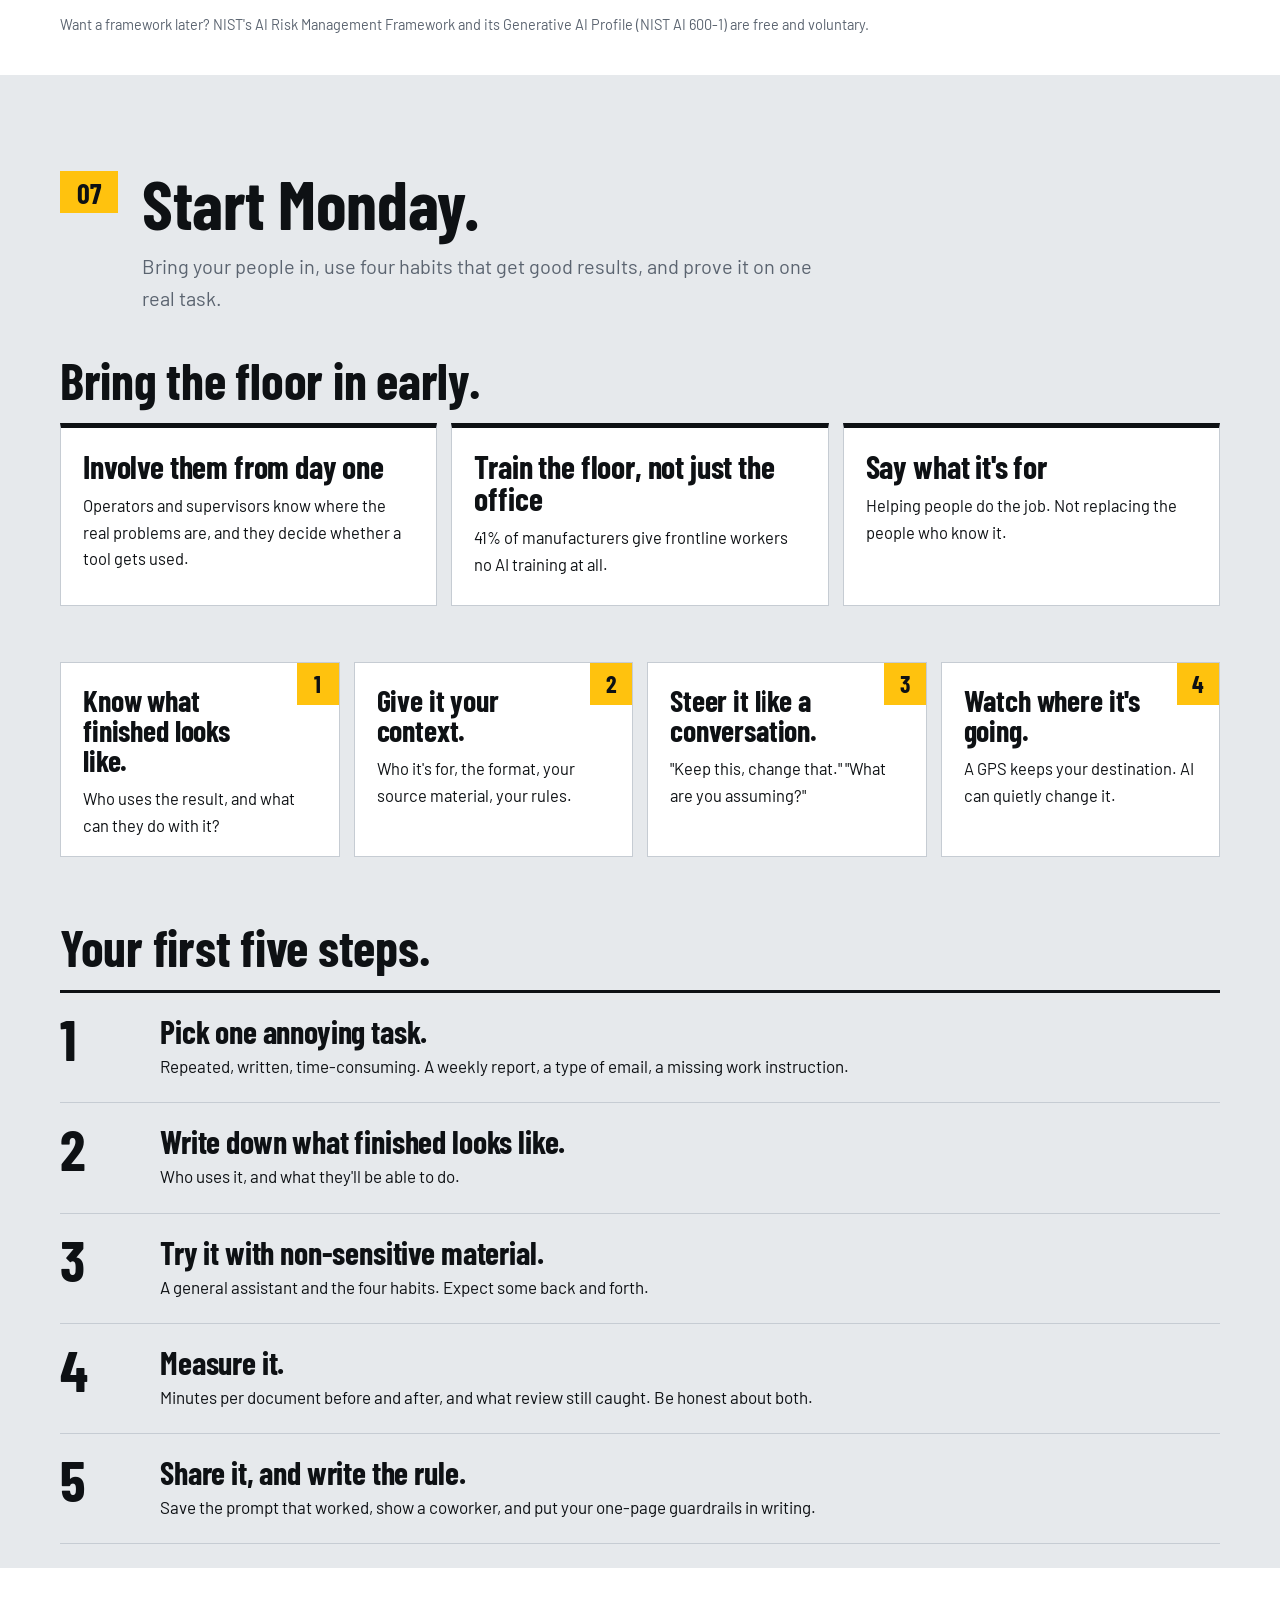
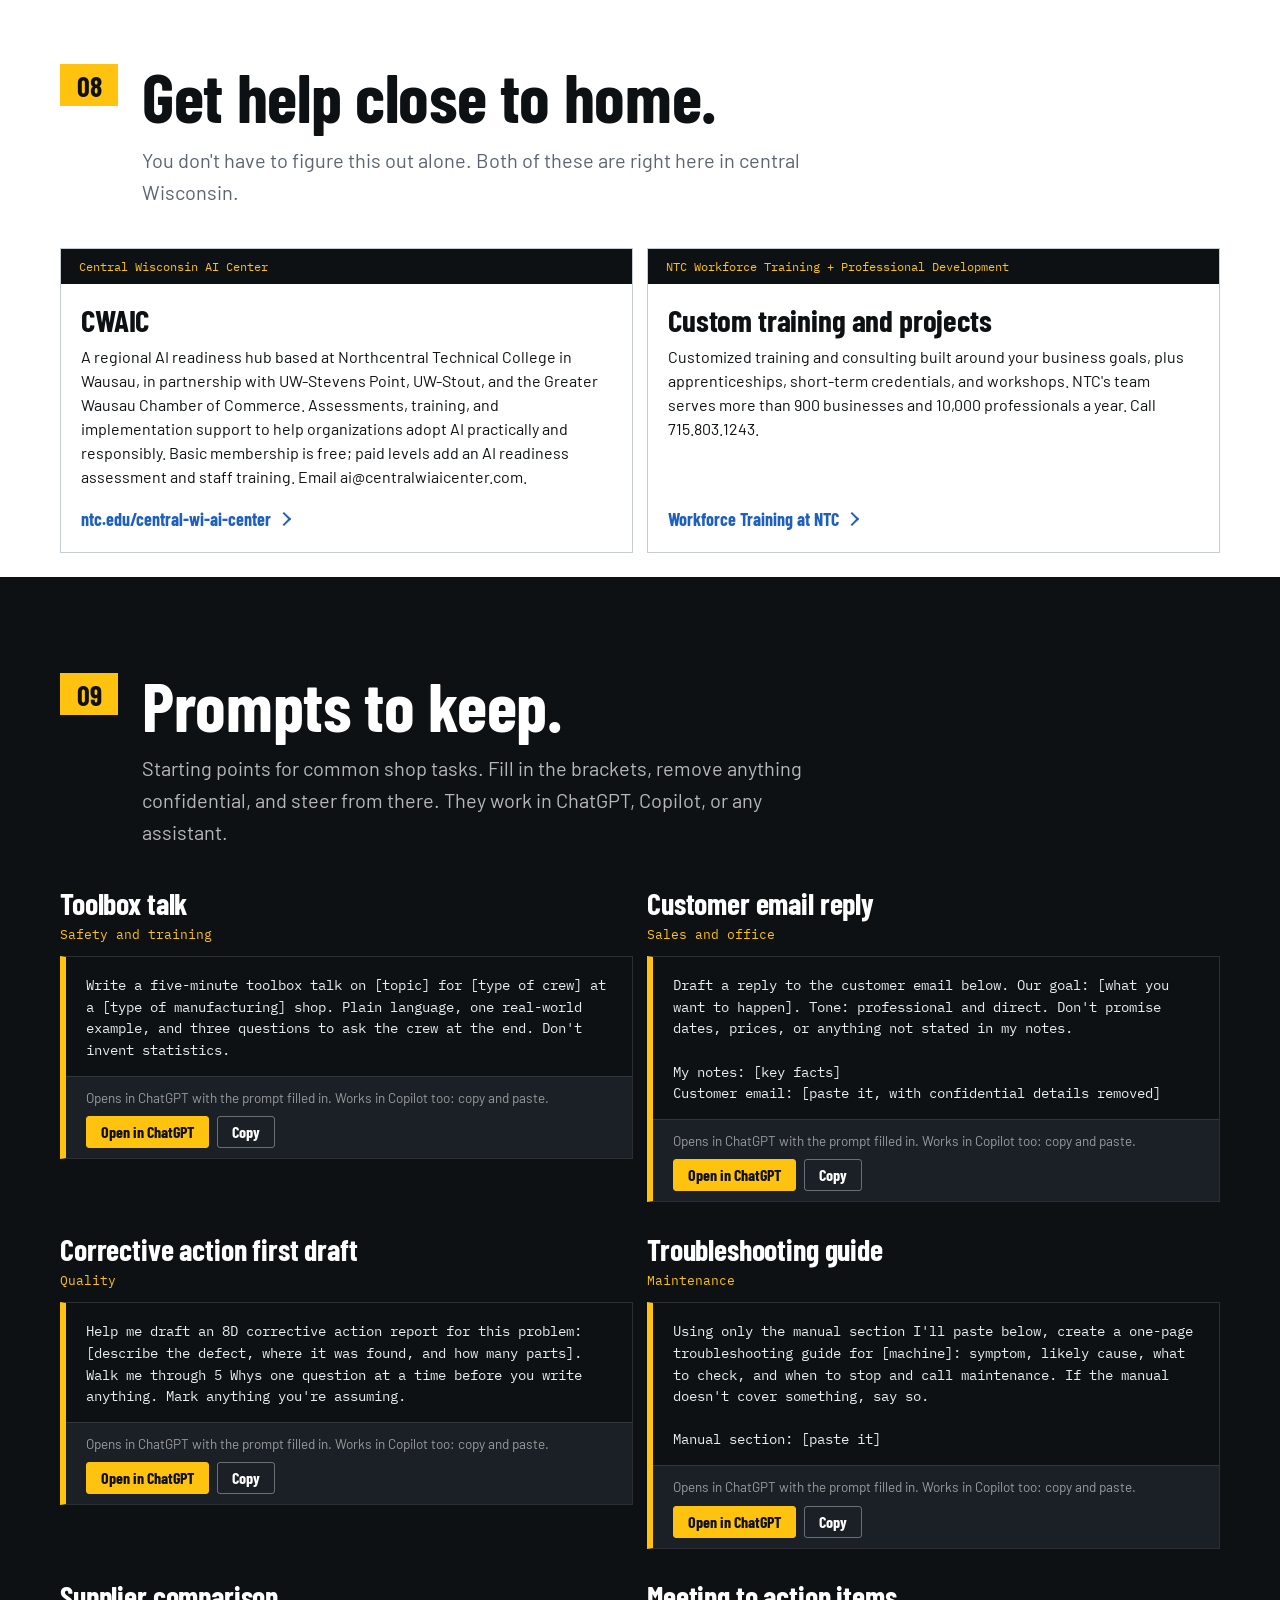
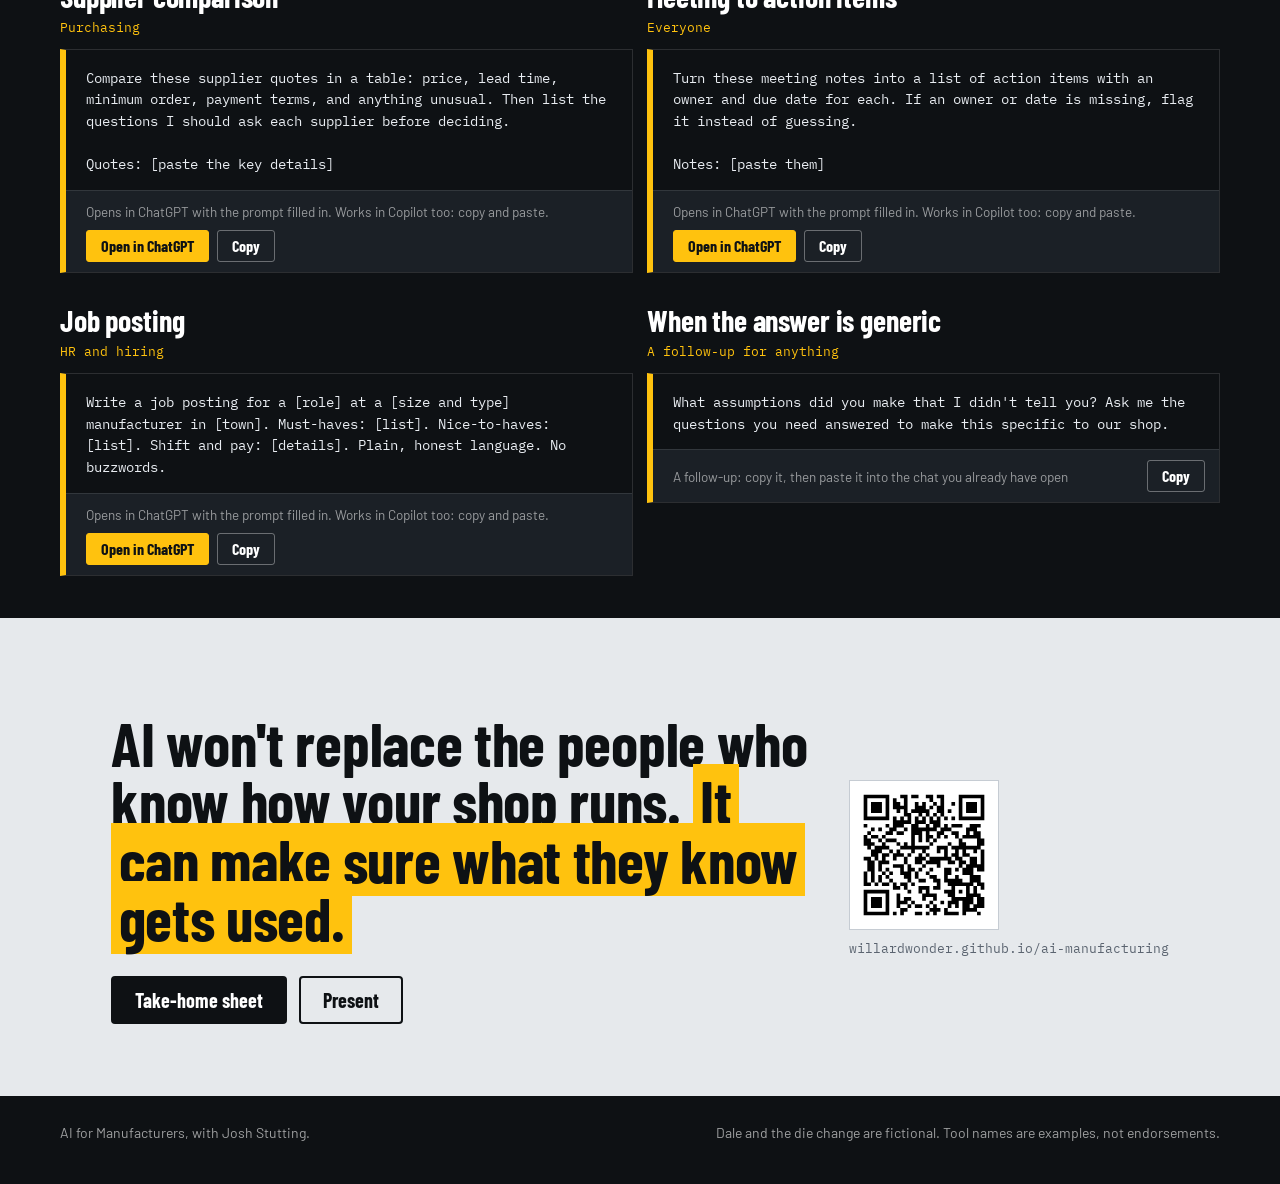
==== commit dbd7741b: "Make standalone prompts open directly in ChatGPT Co-Authored-By: Claude Opus 5.5 <noreply@anthropic." ====
--- a/index.html
+++ b/index.html
@@ -88,7 +88,7 @@
       <article class="step" data-short="A vague ask" hidden>
         <div class="demoBody">
           <h3>Ask vaguely, get something generic.</h3>
-<div class="prompt" data-mode="show">Write an SOP for a die change.</div>
+<div class="prompt" data-mode="new">Write an SOP for a die change.</div>
           <p class="outLbl">What came back</p>
           <div class="out bad">1. Purpose: This procedure ensures safe and efficient die changes in accordance with company standards.
 2. Scope: Applies to all stamping presses.
@@ -101,13 +101,13 @@
       <article class="step" data-short="Give it context" hidden>
         <div class="demoBody">
           <h3>Say who it's for, what it should look like, and what it can't do.</h3>
-<div class="prompt" data-mode="show">Turn the transcript below into a one-page work instruction for the Press 4 die change.
+<div class="prompt" data-mode="new">Turn the transcript below into a one-page work instruction for the Press 4 die change.
 
 Who it's for: operators with less than a year of experience. Some read English as a second language.
 Format: numbered steps, one action per step, short sentences.
 Rules: Start by stating the press must be locked out using its posted lockout procedure. Don't write lockout steps. Use only what's in the transcript. Don't add steps he didn't say. If anything is missing or unclear, list it under "Questions for the supervisor" instead of guessing.
 
-Transcript: [Dale's voice memo]</div>
+Transcript: "Okay so once it's locked out the way the tag on Press 4 says, you pull the old die. Use the cart, not the forklift, the forklift guys always ding the shoes. Clean the bolster, I mean really clean it, one chip under there and your parts are out. Set the new die, line up the locating pins, then the clamps. Snug them, then torque them, there's a number on the sheet in the office. Shut height, you check that before you cycle, every time. Then inch it through once, then one part, then you call quality for first article before you run. Oh, and the scrap chute, swap it if you're going from the four-inch brackets to the long ones."</div>
           <p class="dnote"><b>No magic words.</b>The audience, the format, and rules about what it must not do, including writing safety procedures it doesn't own.</p>
         </div>
       </article>
@@ -139,8 +139,8 @@
       <article class="step" data-short="Ask for more" hidden>
         <div class="demoBody">
           <h3>Build on it in the same conversation.</h3>
-<div class="prompt" data-mode="show">Keep the steps exactly as written. Add a Spanish version below it.</div>
-<div class="prompt" data-mode="show">Now write a five-question check a supervisor can use to confirm a new operator understands this.</div>
+<div class="prompt" data-mode="same">Keep the steps exactly as written. Add a Spanish version below it.</div>
+<div class="prompt" data-mode="same">Now write a five-question check a supervisor can use to confirm a new operator understands this.</div>
           <p class="dnote"><b>One conversation, three pieces.</b>A work instruction, a translation, and a training check. A fluent speaker still reviews the translation, especially the safety steps.</p>
         </div>
       </article>
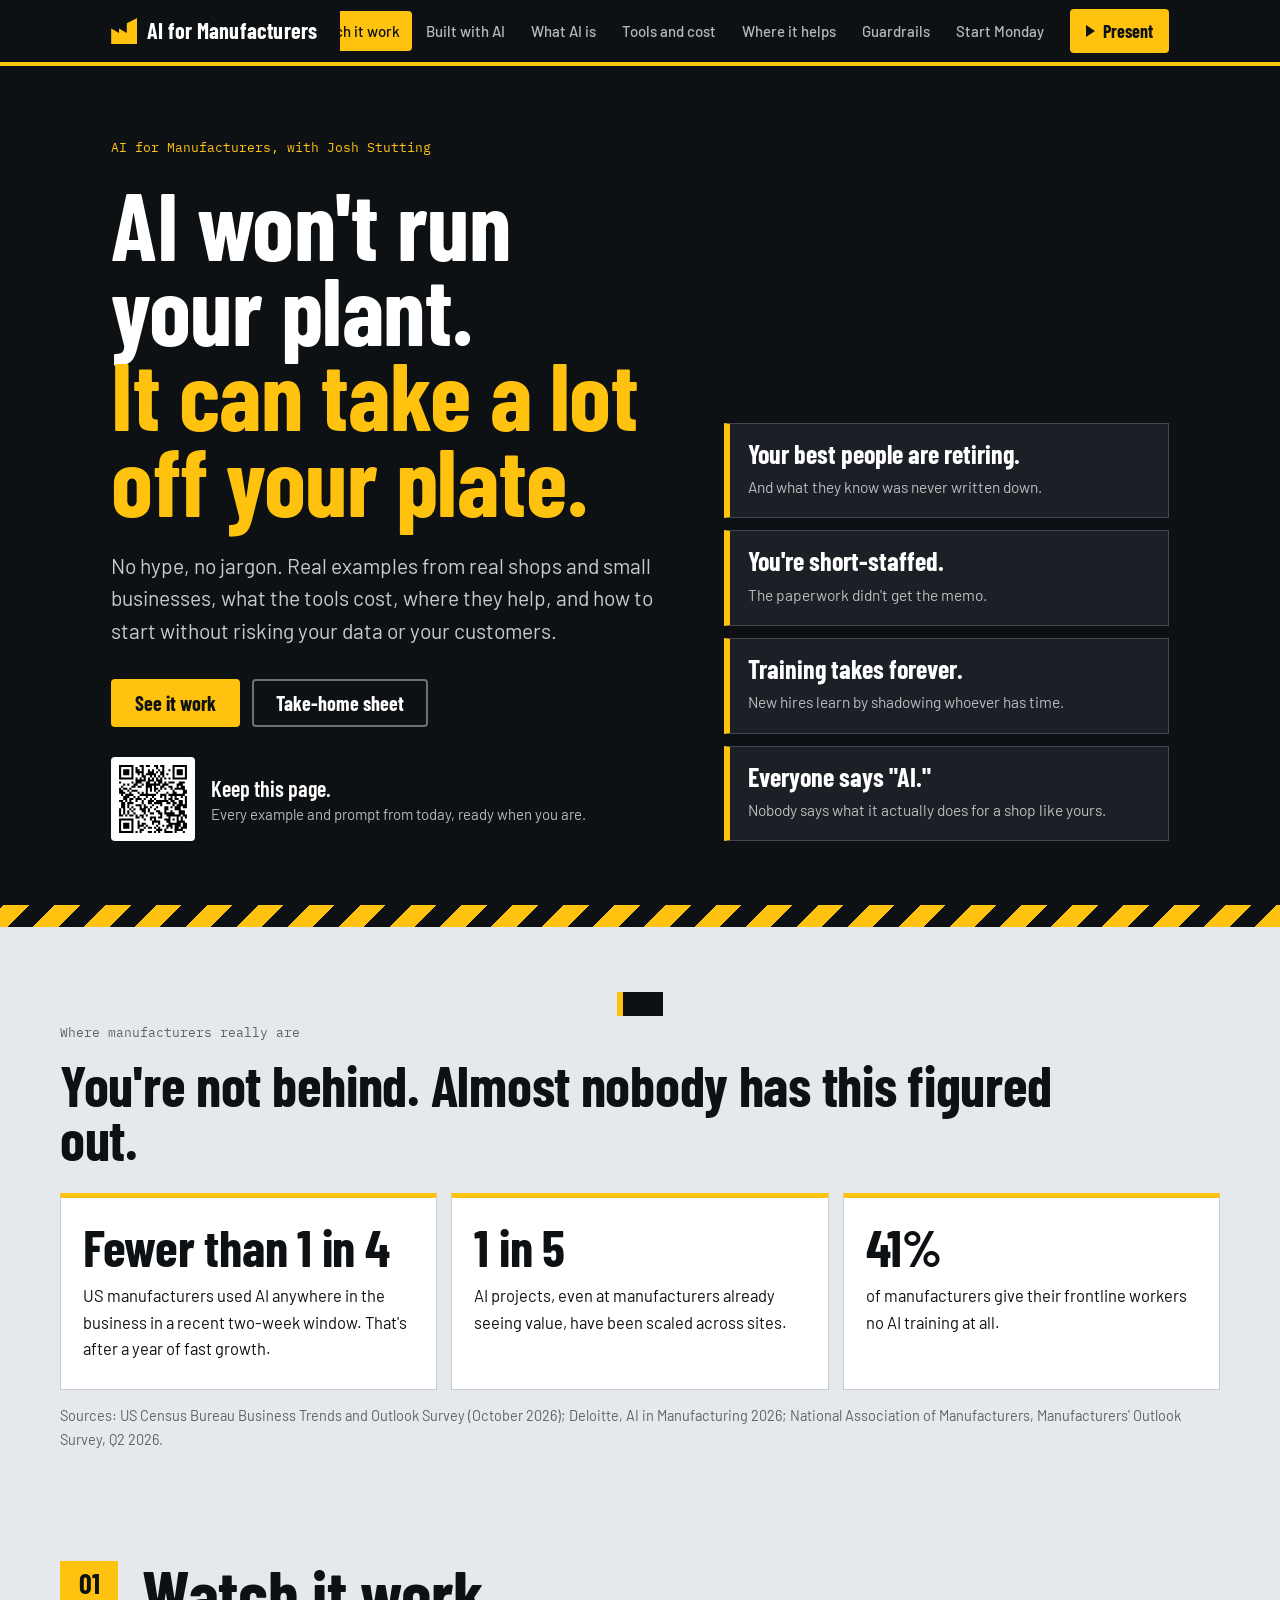
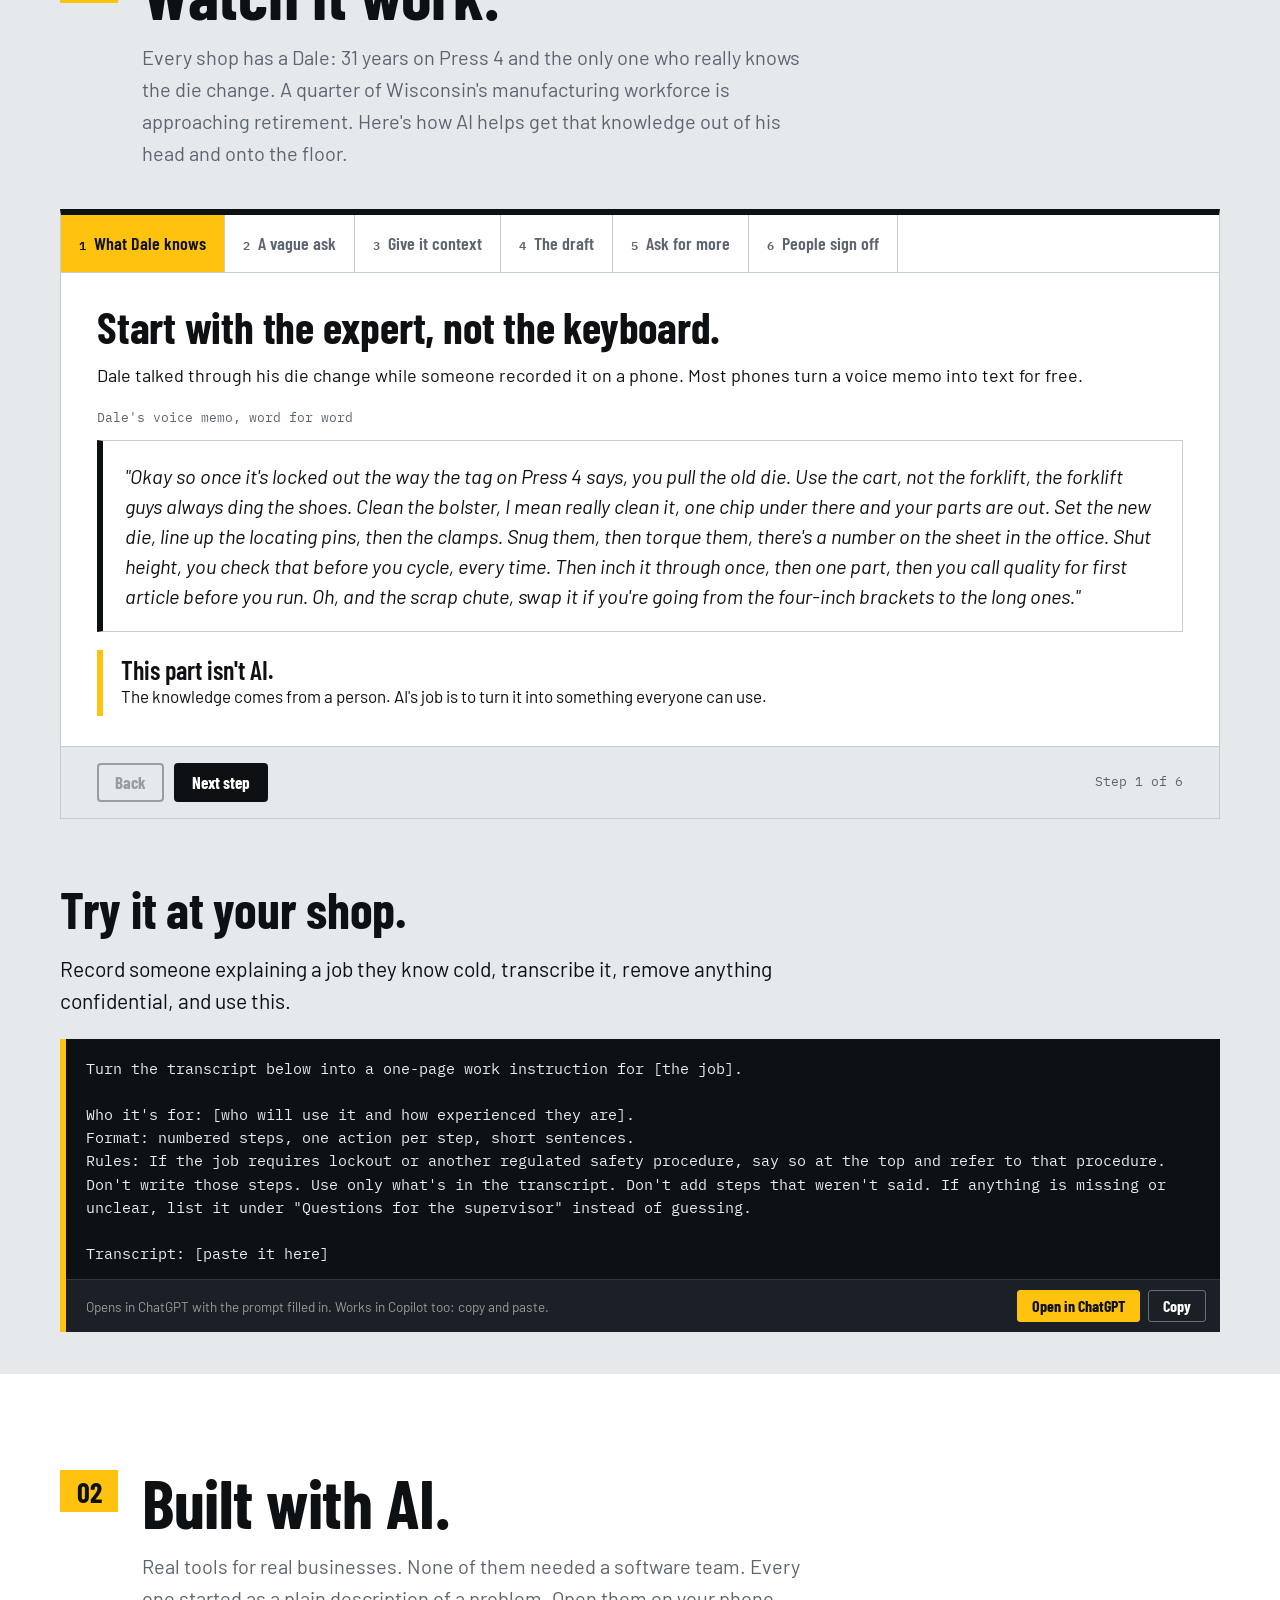
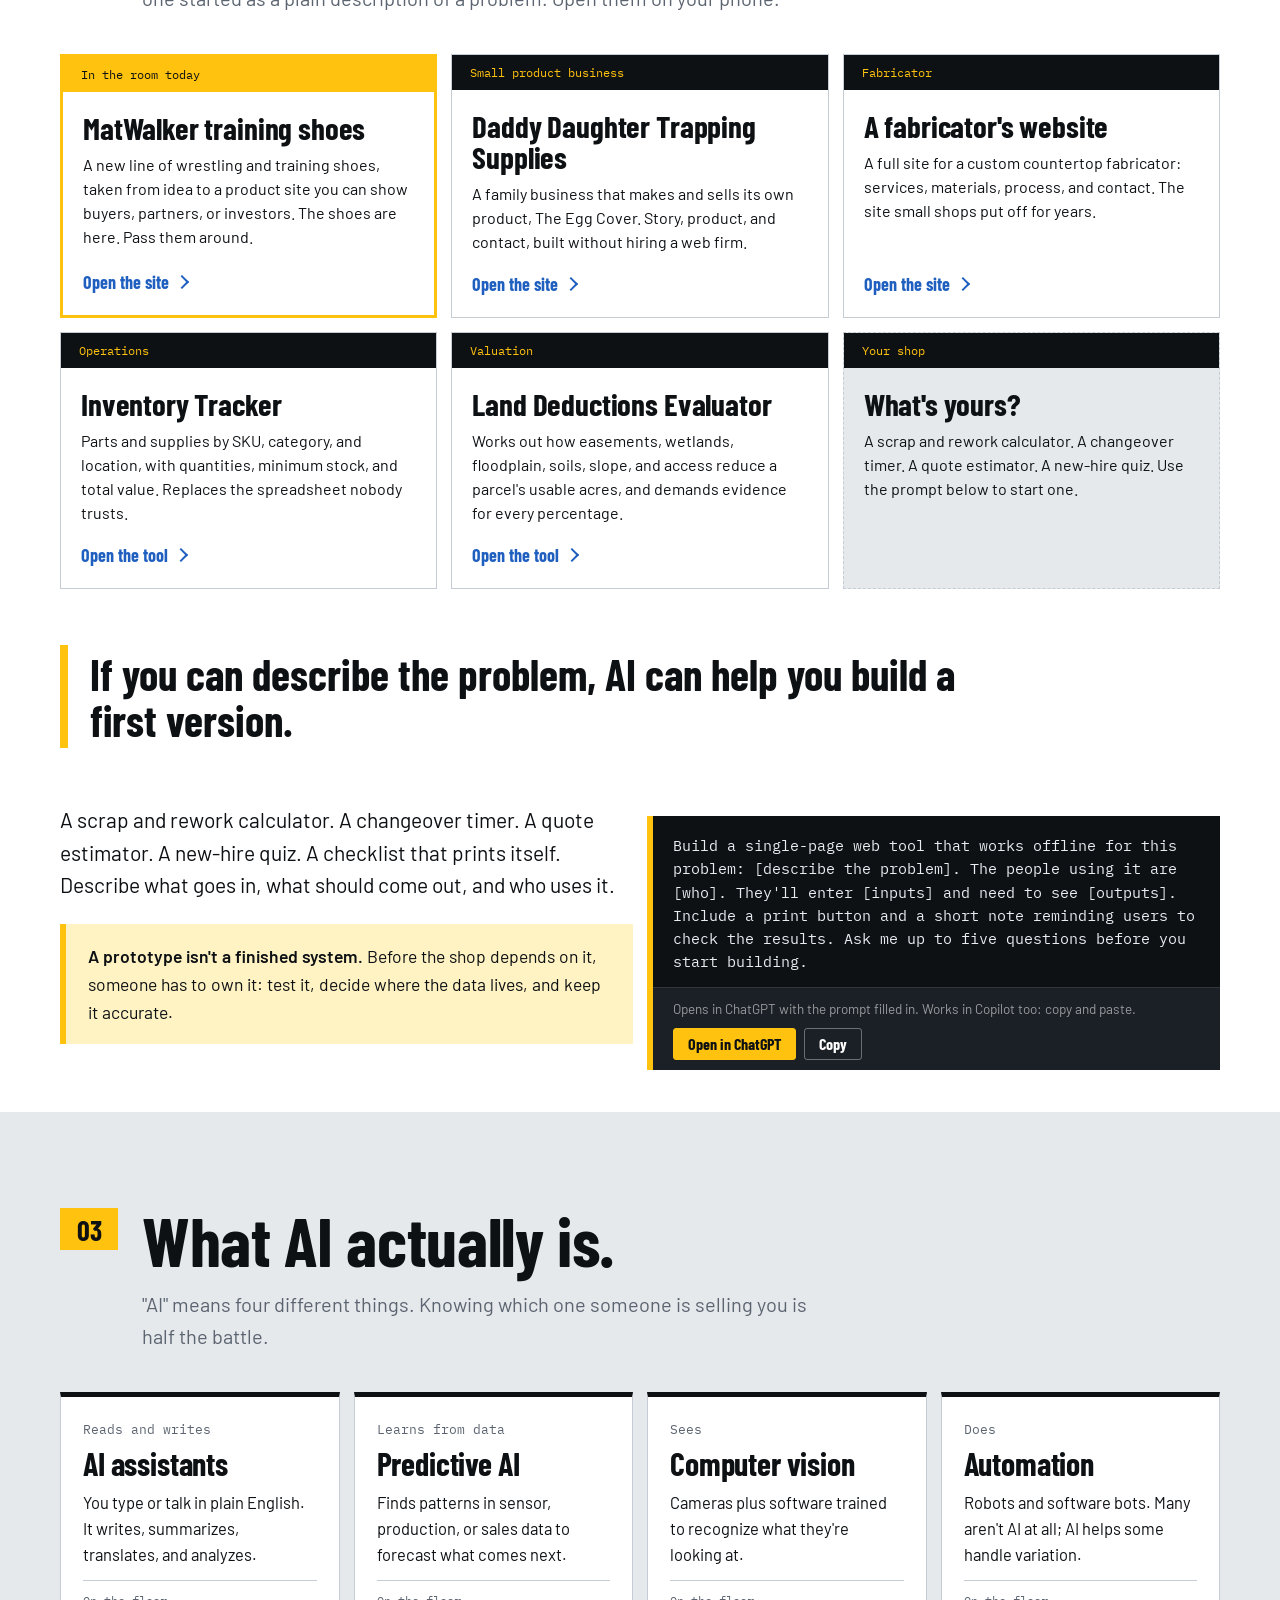
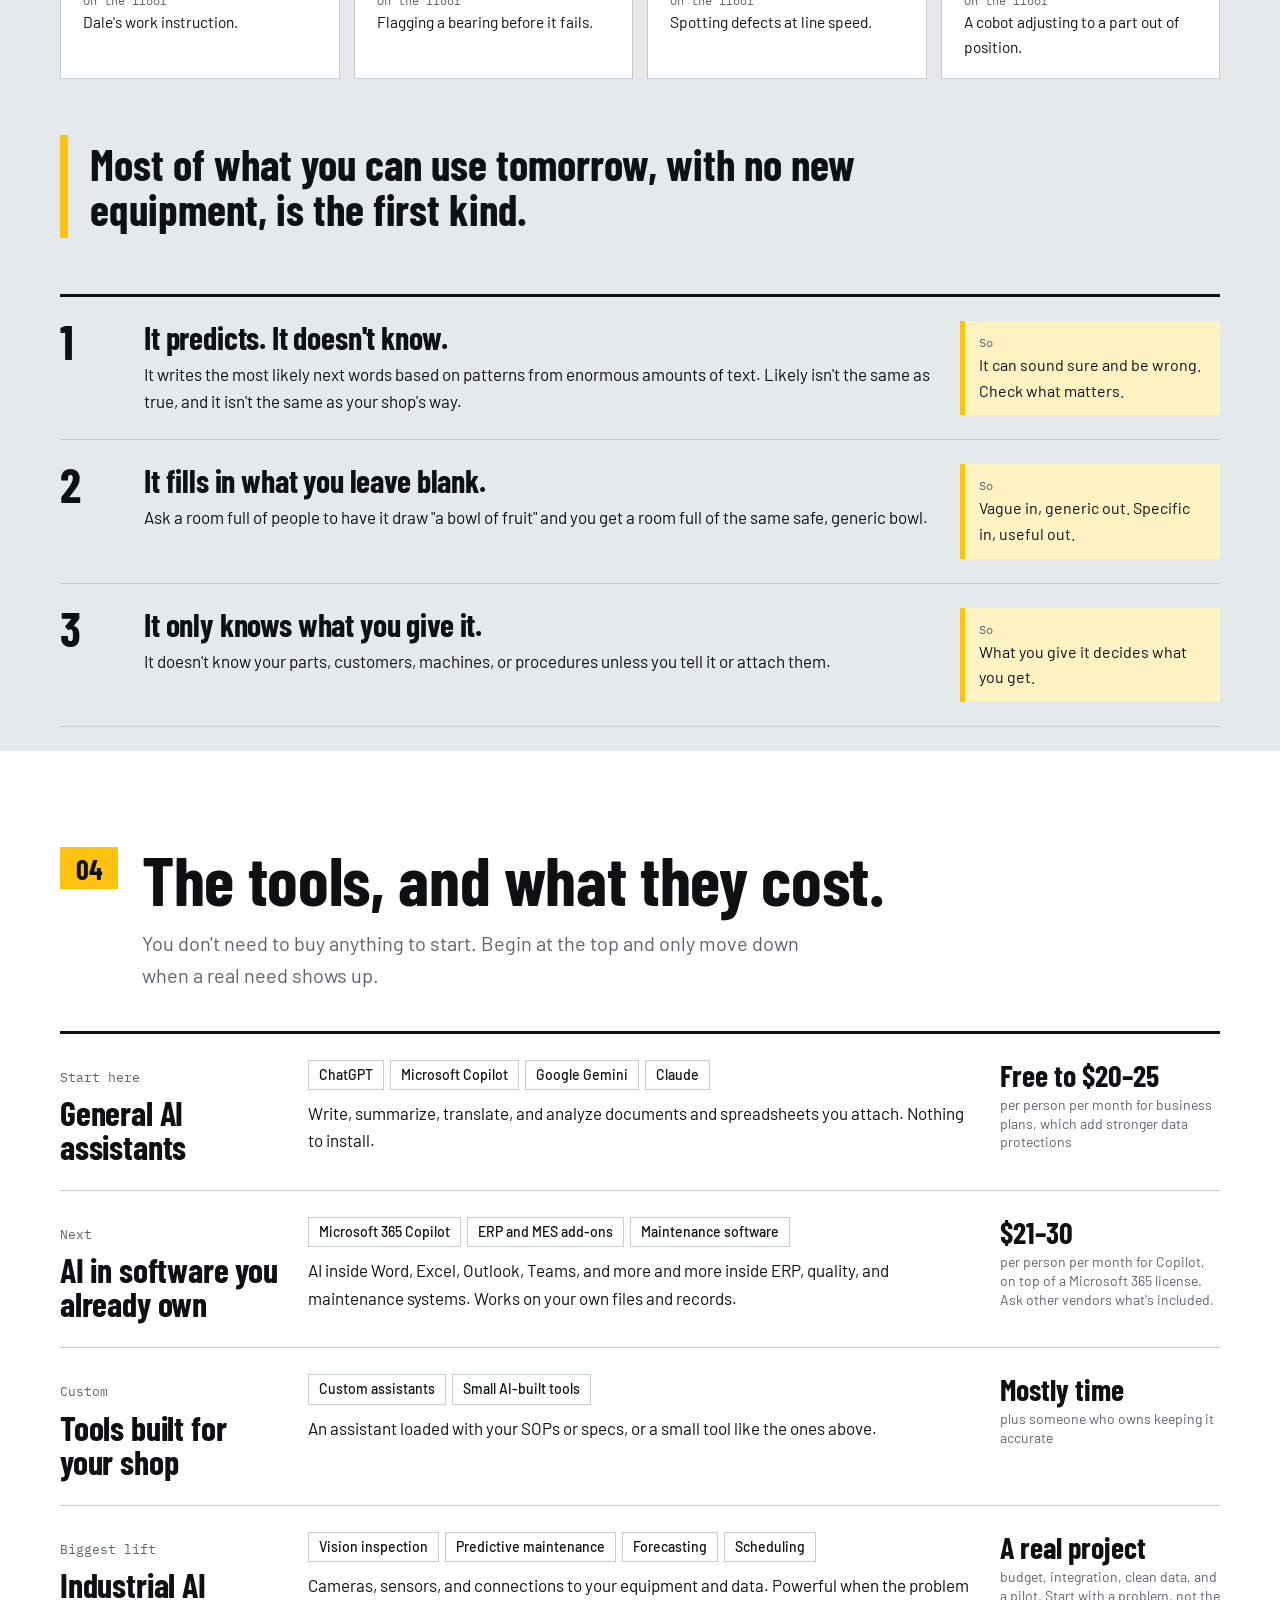
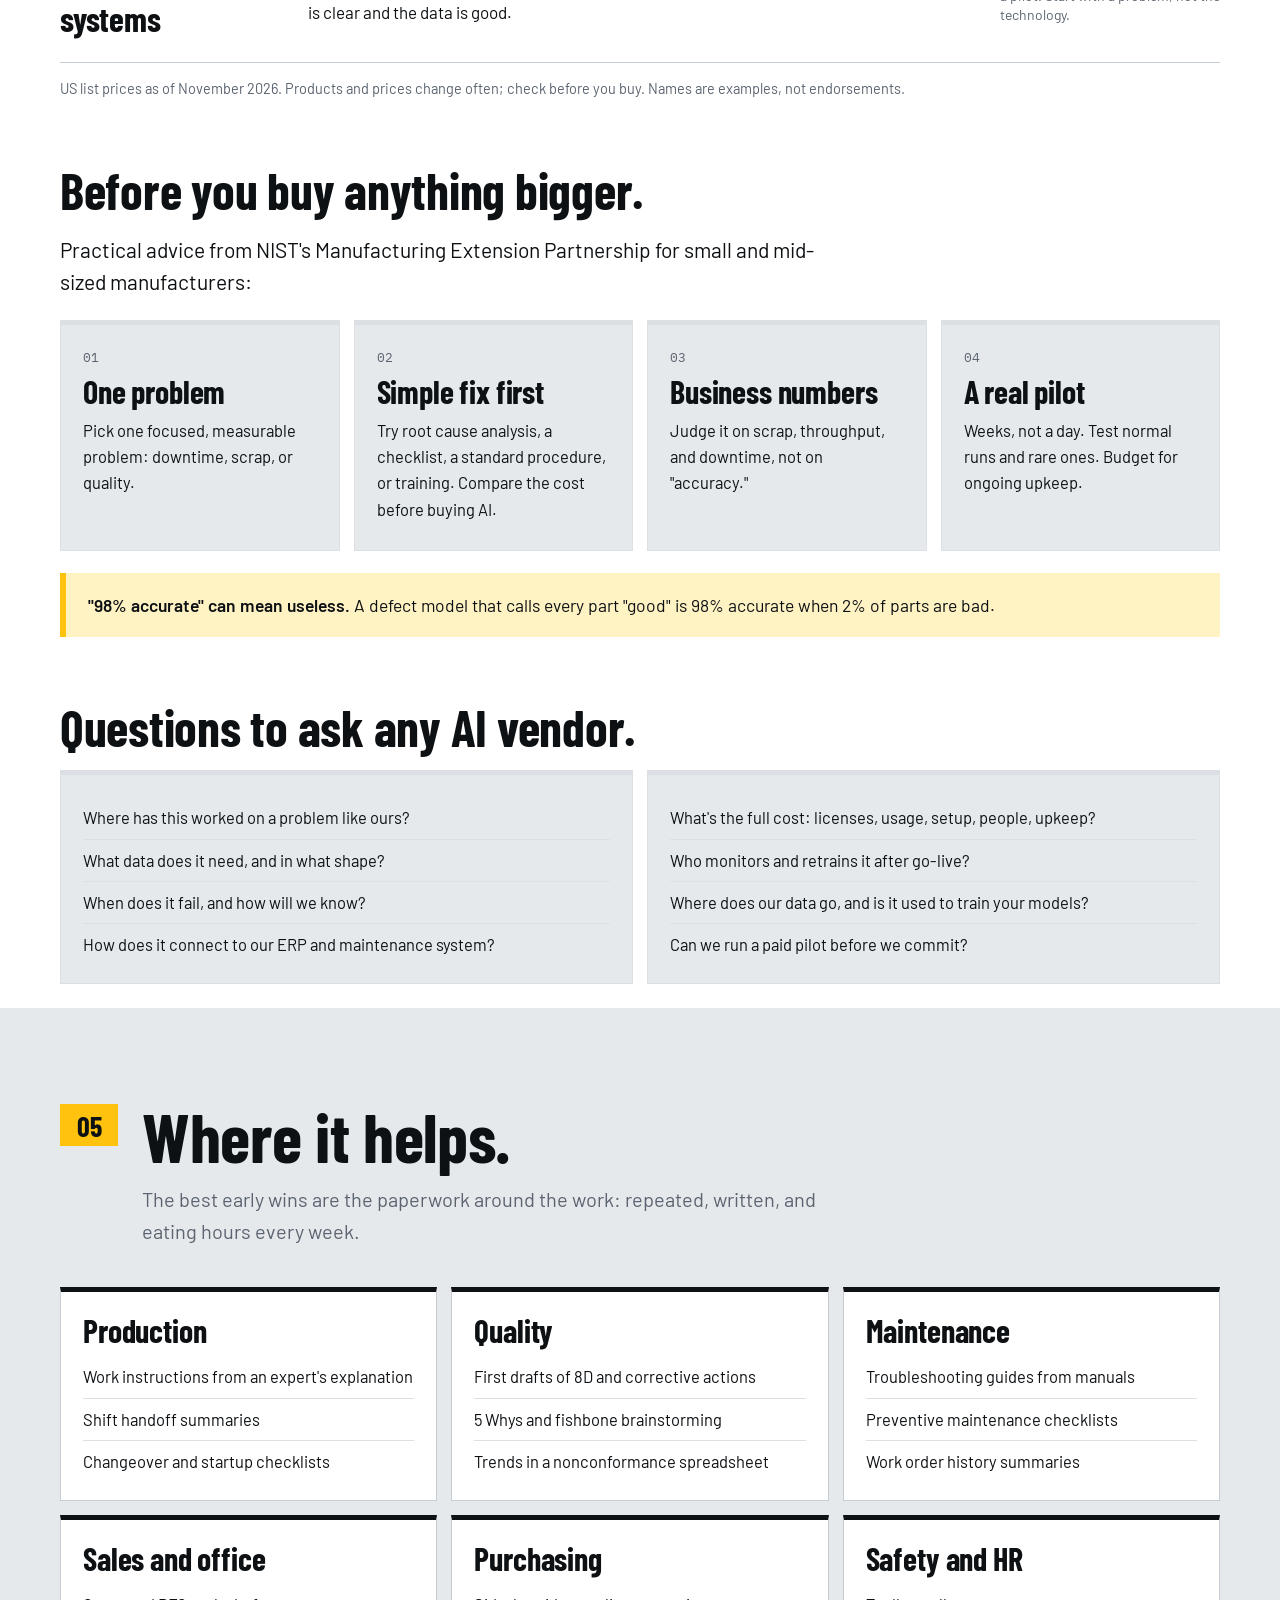
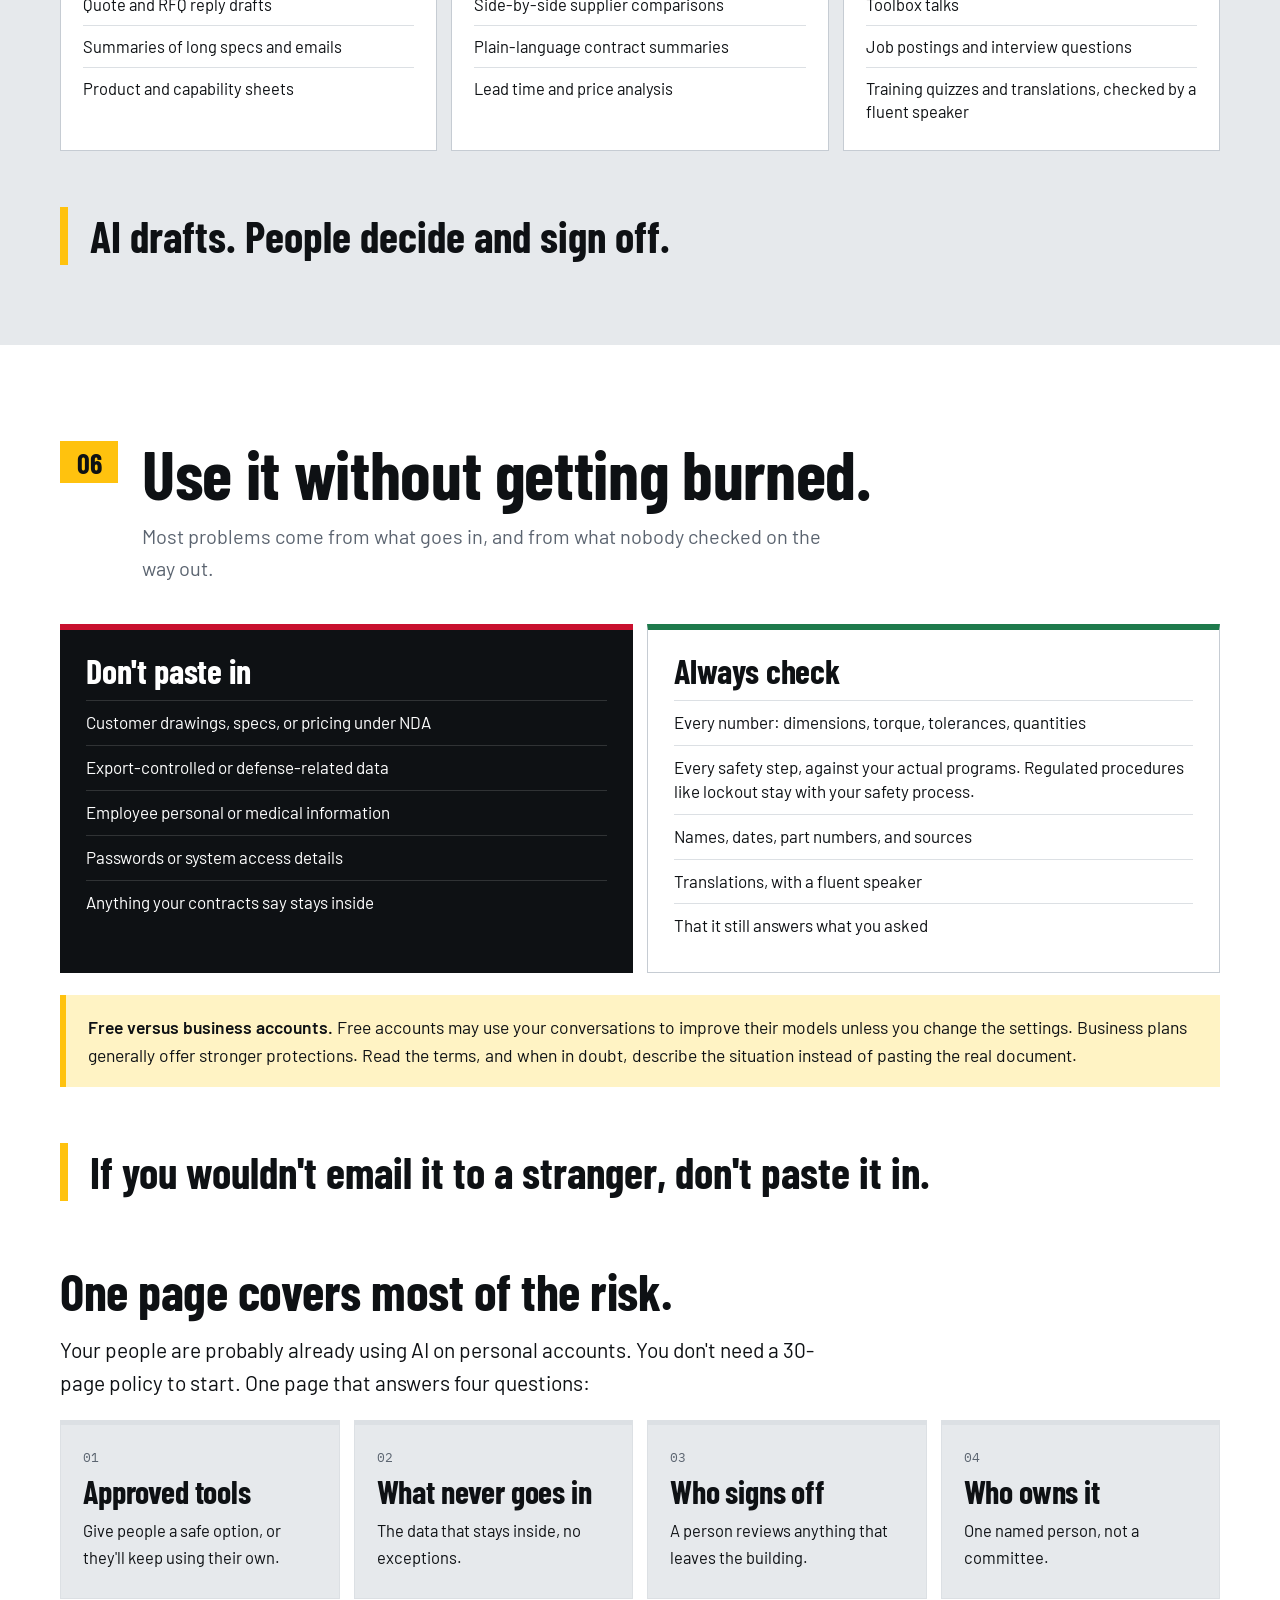
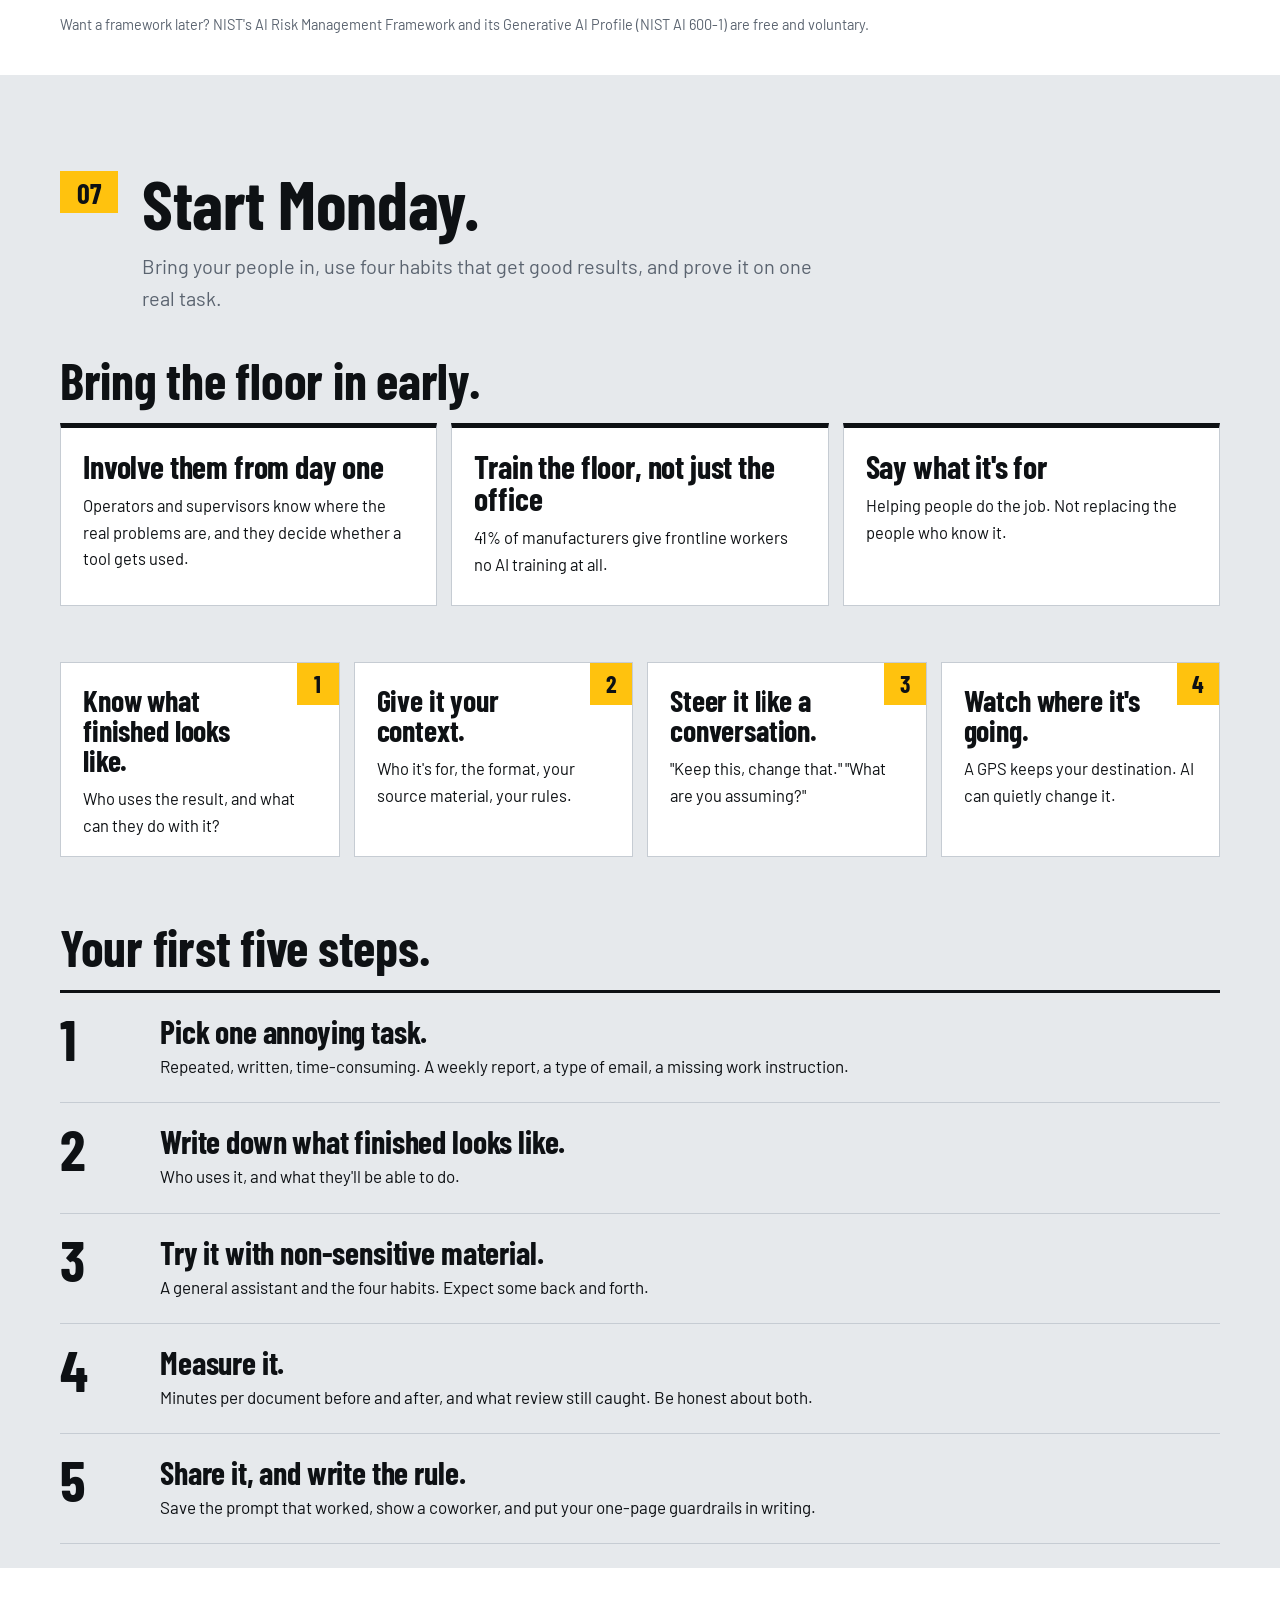
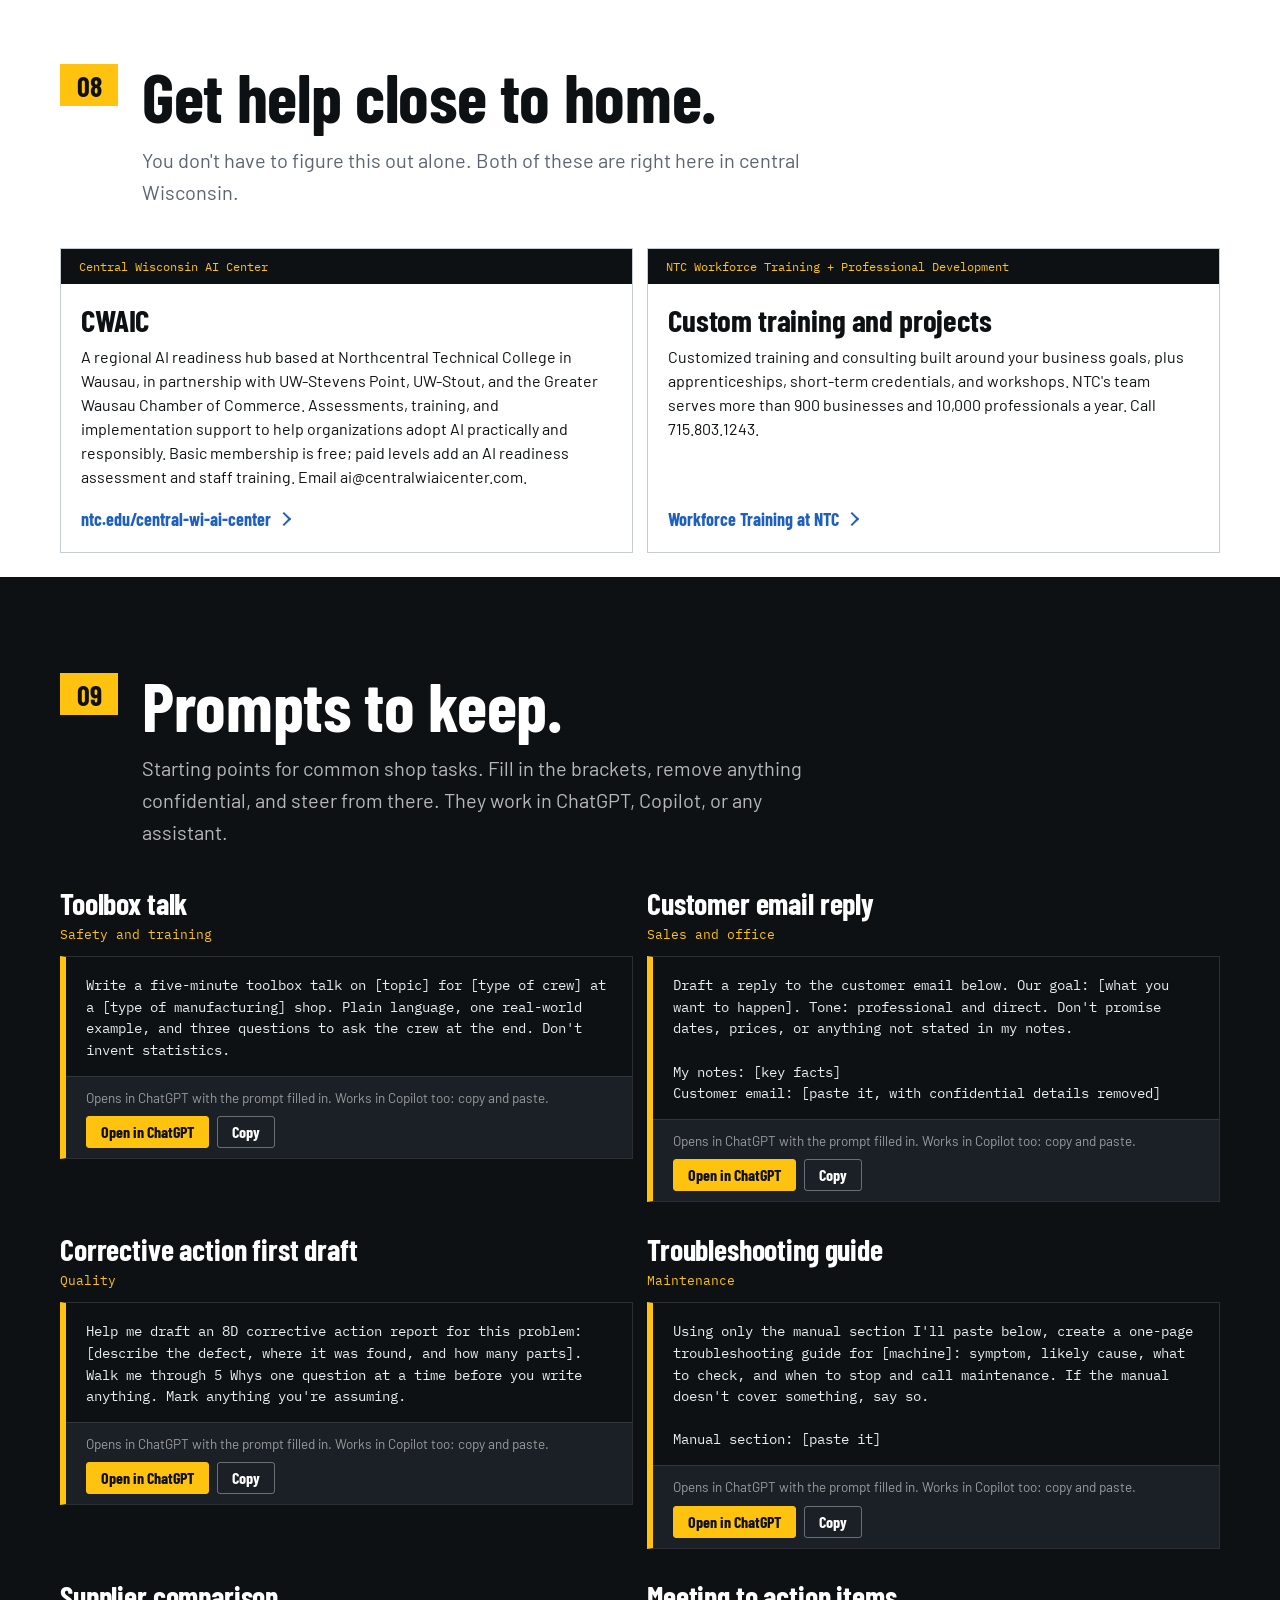
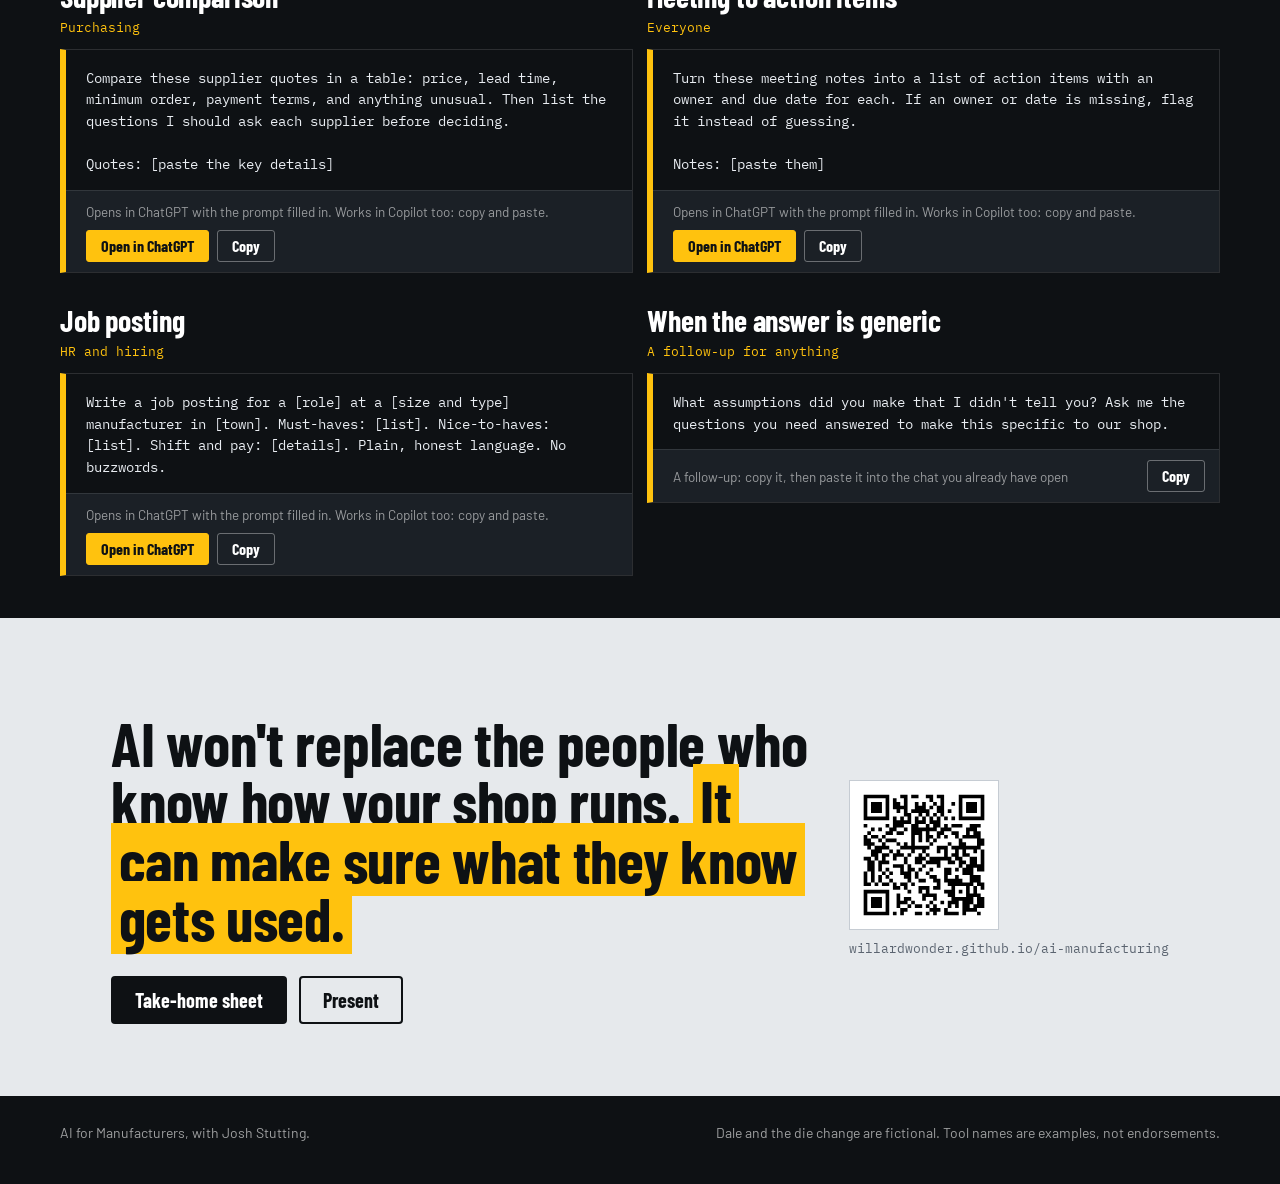
==== commit bee73ade: "Swap fleet tool out of the gallery and deck Co-Authored-By: Claude Opus 5.5 <noreply@anthropic.com> " ====
--- a/index.html
+++ b/index.html
@@ -179,8 +179,8 @@
       <a class="tool" href="https://willardwonder.github.io/trapping/" target="_blank" rel="noopener"><span class="tt">Small product business</span><span class="tb"><h3>Daddy Daughter Trapping Supplies</h3><p>A family business that makes and sells its own product, The Egg Cover. Story, product, and contact, built without hiring a web firm.</p><span class="go">Open the site</span></span></a>
       <a class="tool" href="https://willardwonder.github.io/lci/" target="_blank" rel="noopener"><span class="tt">Fabricator</span><span class="tb"><h3>A fabricator's website</h3><p>A full site for a custom countertop fabricator: services, materials, process, and contact. The site small shops put off for years.</p><span class="go">Open the site</span></span></a>
       <a class="tool" href="https://willardwonder.github.io/inventory/" target="_blank" rel="noopener"><span class="tt">Operations</span><span class="tb"><h3>Inventory Tracker</h3><p>Parts and supplies by SKU, category, and location, with quantities, minimum stock, and total value. Replaces the spreadsheet nobody trusts.</p><span class="go">Open the tool</span></span></a>
-      <a class="tool" href="https://willardwonder.github.io/malliet/" target="_blank" rel="noopener"><span class="tt">Logistics</span><span class="tb"><h3>Fleet dispatch and routes</h3><p>Built for an agricultural hauling business. Drivers, trailers, capacities, and pickup windows in; routes compared to the planner's best plan found; live driver progress.</p><span class="go">Open the tool</span></span></a>
       <a class="tool" href="tools/land-deductions.html" target="_blank" rel="noopener"><span class="tt">Valuation</span><span class="tb"><h3>Land Deductions Evaluator</h3><p>Works out how easements, wetlands, floodplain, soils, slope, and access reduce a parcel's usable acres, and demands evidence for every percentage.</p><span class="go">Open the tool</span></span></a>
+      <div class="tool yours"><span class="tt">Your shop</span><span class="tb"><h3>What's yours?</h3><p>A scrap and rework calculator. A changeover timer. A quote estimator. A new-hire quiz. Use the prompt below to start one.</p></span></div>
     </div>
     <p class="bar">If you can describe the problem, AI can help you build a first version.</p>
     <div class="grid g2" style="align-items:start">
--- a/assets/style.css
+++ b/assets/style.css
@@ -102,6 +102,7 @@
 .tool .go::after{content:"";display:inline-block;width:8px;height:8px;border-top:2px solid currentColor;border-right:2px solid currentColor;transform:rotate(45deg);margin-left:8px;vertical-align:2px}
 .tool.inroom{border:3px solid var(--yellow)}
 .tool.inroom .tt{background:var(--yellow);color:var(--black)}
+.tool.yours{background:var(--steel);border-style:dashed}.tool.yours:hover{transform:none;box-shadow:none}
 
 /* tiers / cost */
 .tiers{border-top:3px solid var(--black)}
@@ -196,6 +197,7 @@
 footer.site .in{max-width:var(--wide);margin:0 auto;display:flex;justify-content:space-between;gap:20px;flex-wrap:wrap}
 .toast{position:fixed;left:50%;bottom:24px;transform:translate(-50%,140px);background:var(--black);color:#fff;border-left:6px solid var(--yellow);font-size:16px;padding:12px 20px;z-index:60;transition:transform .3s;max-width:90vw}
 .toast.on{transform:translate(-50%,0)}
+.progress{position:fixed;left:0;top:0;height:4px;width:100%;background:var(--yellow);transform-origin:0 50%;transform:scaleX(0);z-index:70;pointer-events:none}
 
 @media (max-width:1000px){
   .hero .in{grid-template-columns:1fr}
@@ -211,5 +213,12 @@
   .sec{padding-top:64px}
   .sh{grid-template-columns:1fr;gap:12px}.sh .no{justify-self:start}
   .demoBody{padding:22px 18px}.demoNav{padding:14px 18px}
-  .present{font-size:16px;padding:7px 12px}
+  .present{font-size:16px;padding:7px 12px;min-height:44px;display:inline-flex;align-items:center}
+  .pbar{flex-wrap:wrap;gap:10px}
+  .pbar .where{flex-basis:100%}
+  .pbtn{min-height:48px;padding:12px 18px;font-size:17px;display:inline-flex;align-items:center;justify-content:center}
+  .pbtn.go{flex:1 1 auto}
+  .btn{min-height:46px}
+  .navlist a{min-height:44px;display:inline-flex;align-items:center}
+  .toast{bottom:16px;font-size:16px;padding:14px 18px}
 }
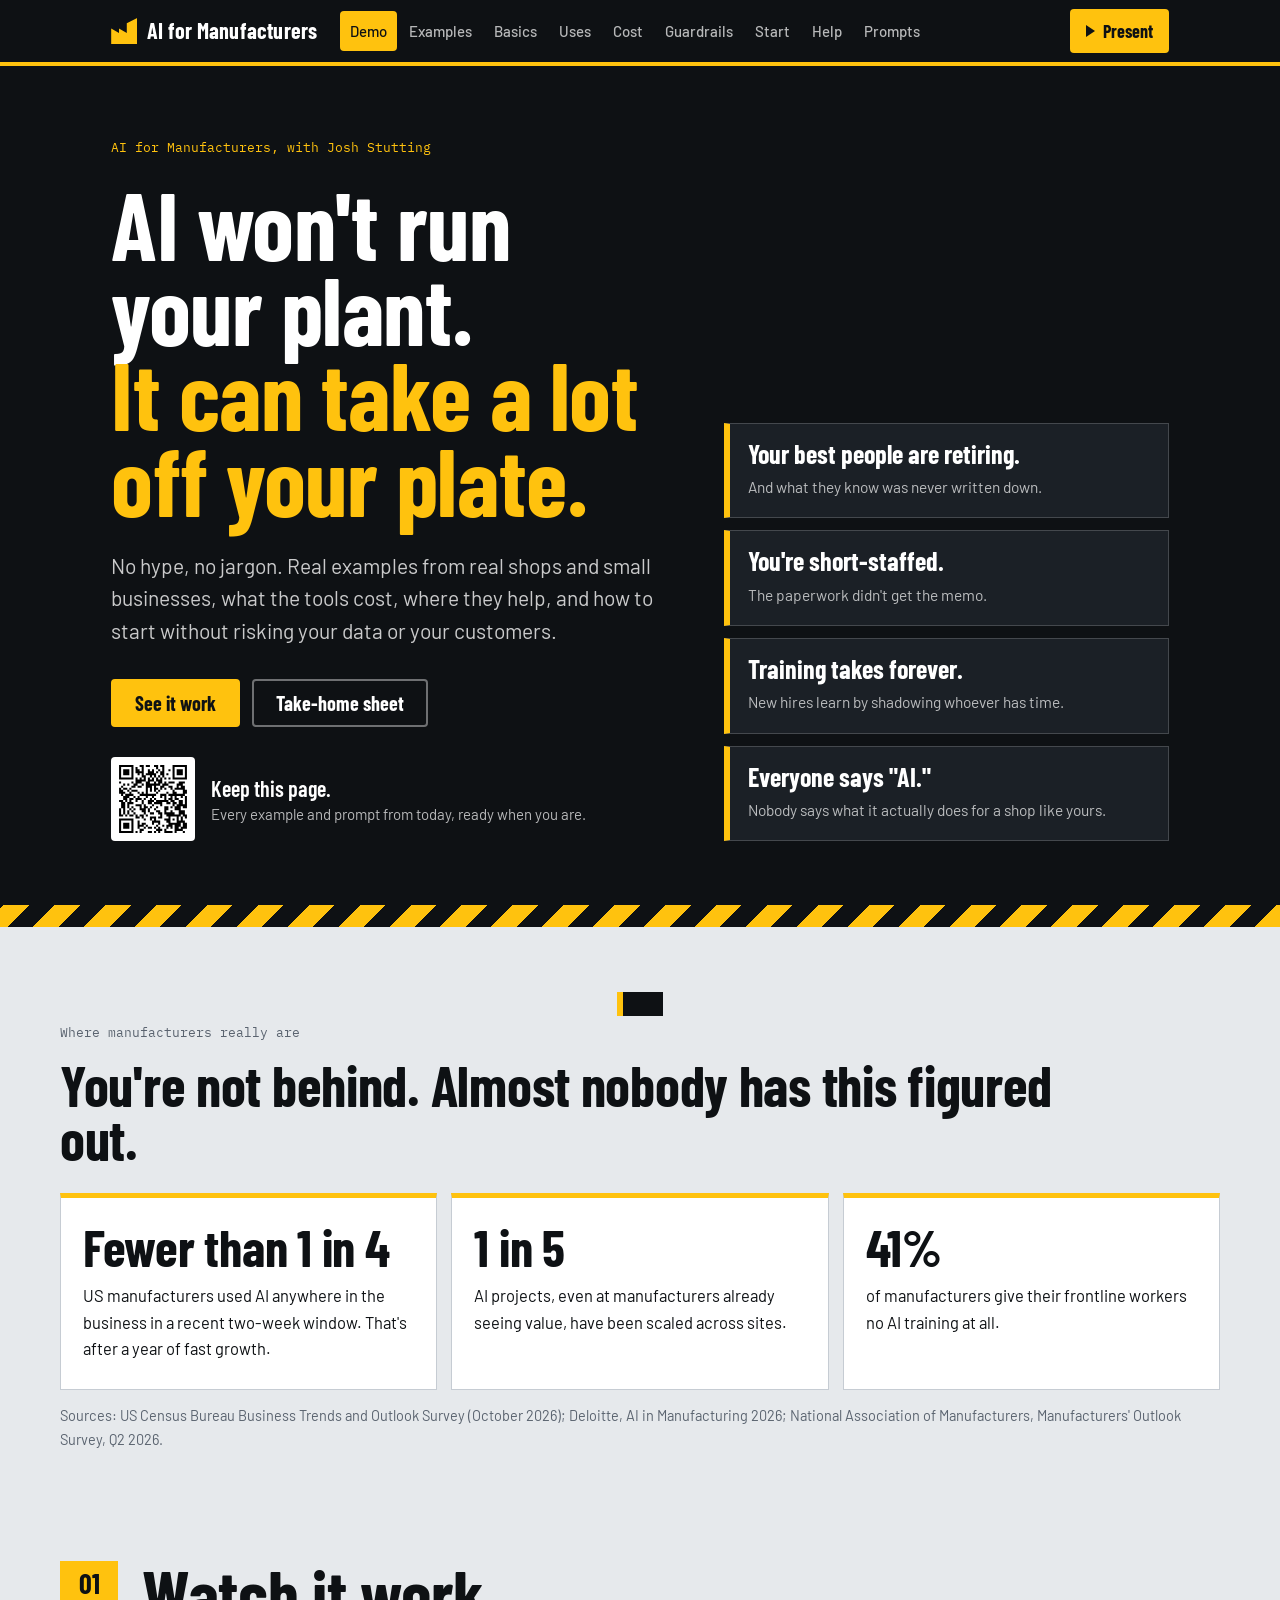
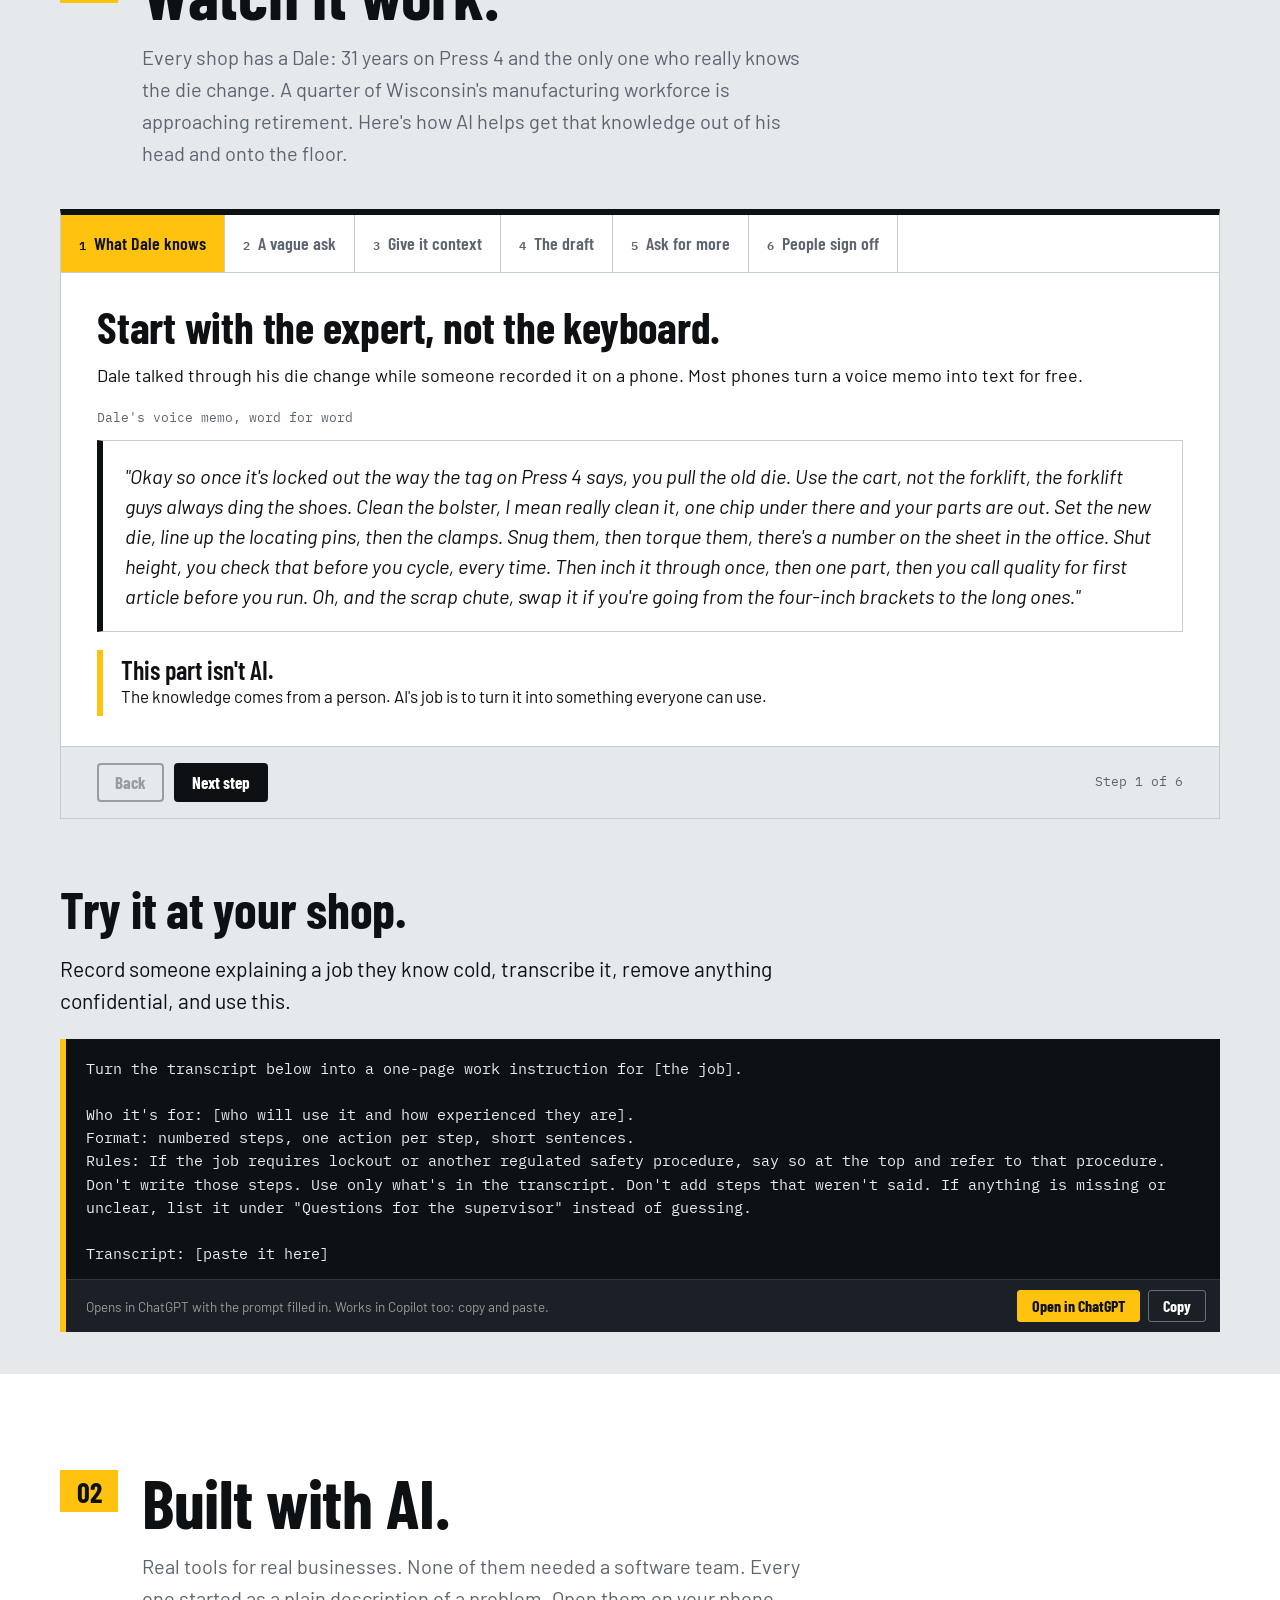
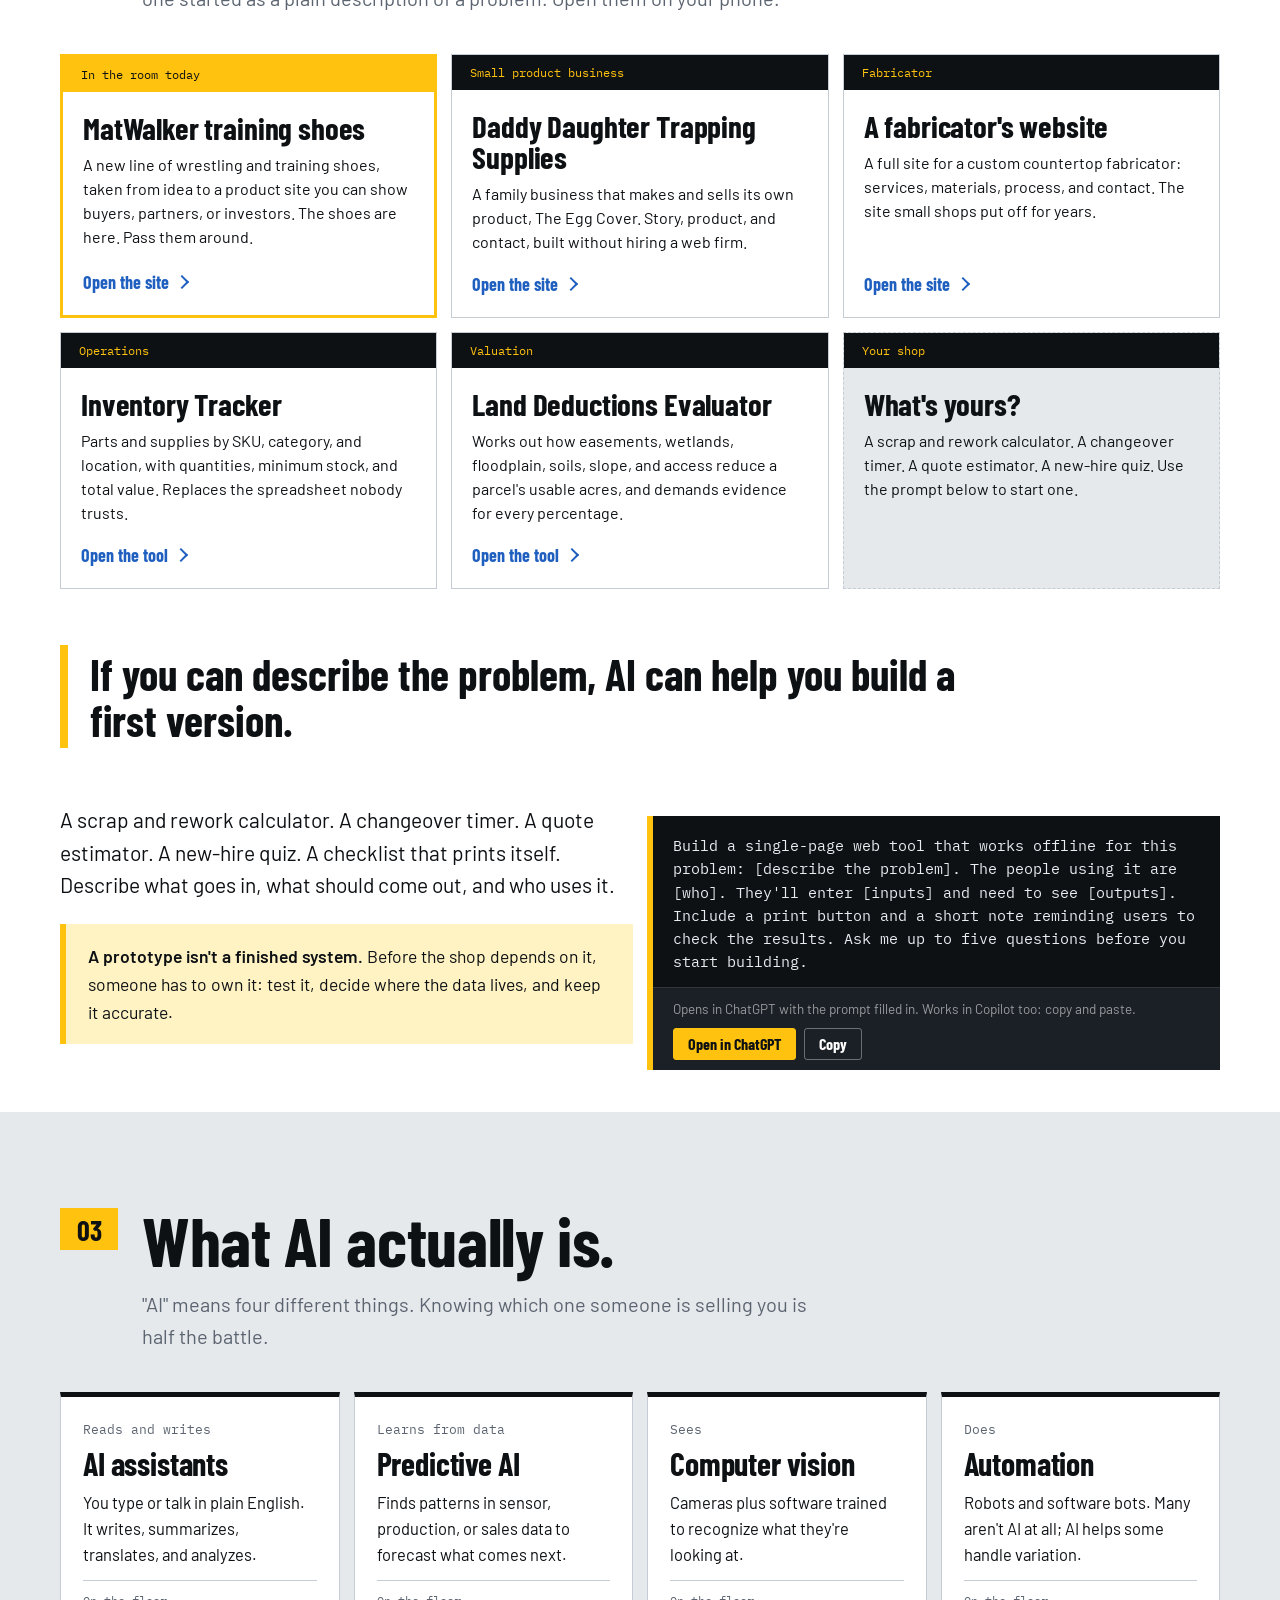
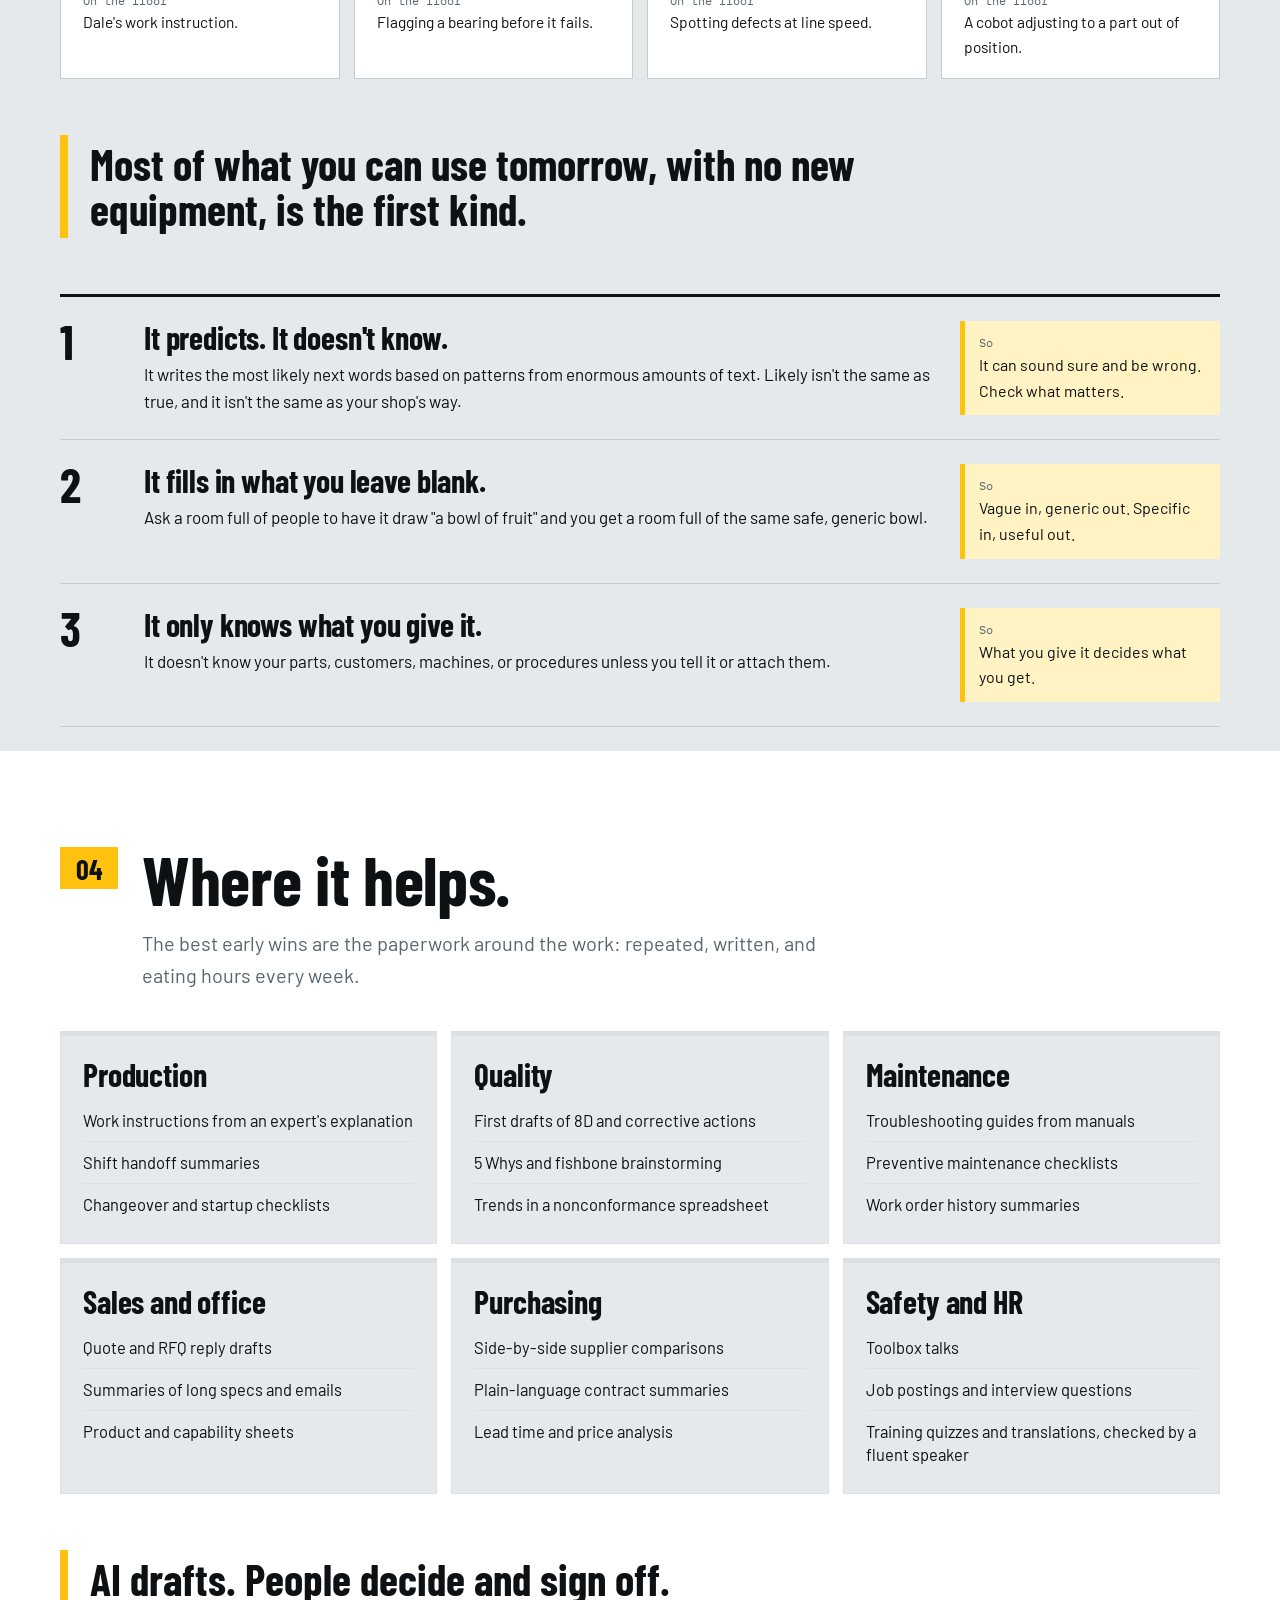
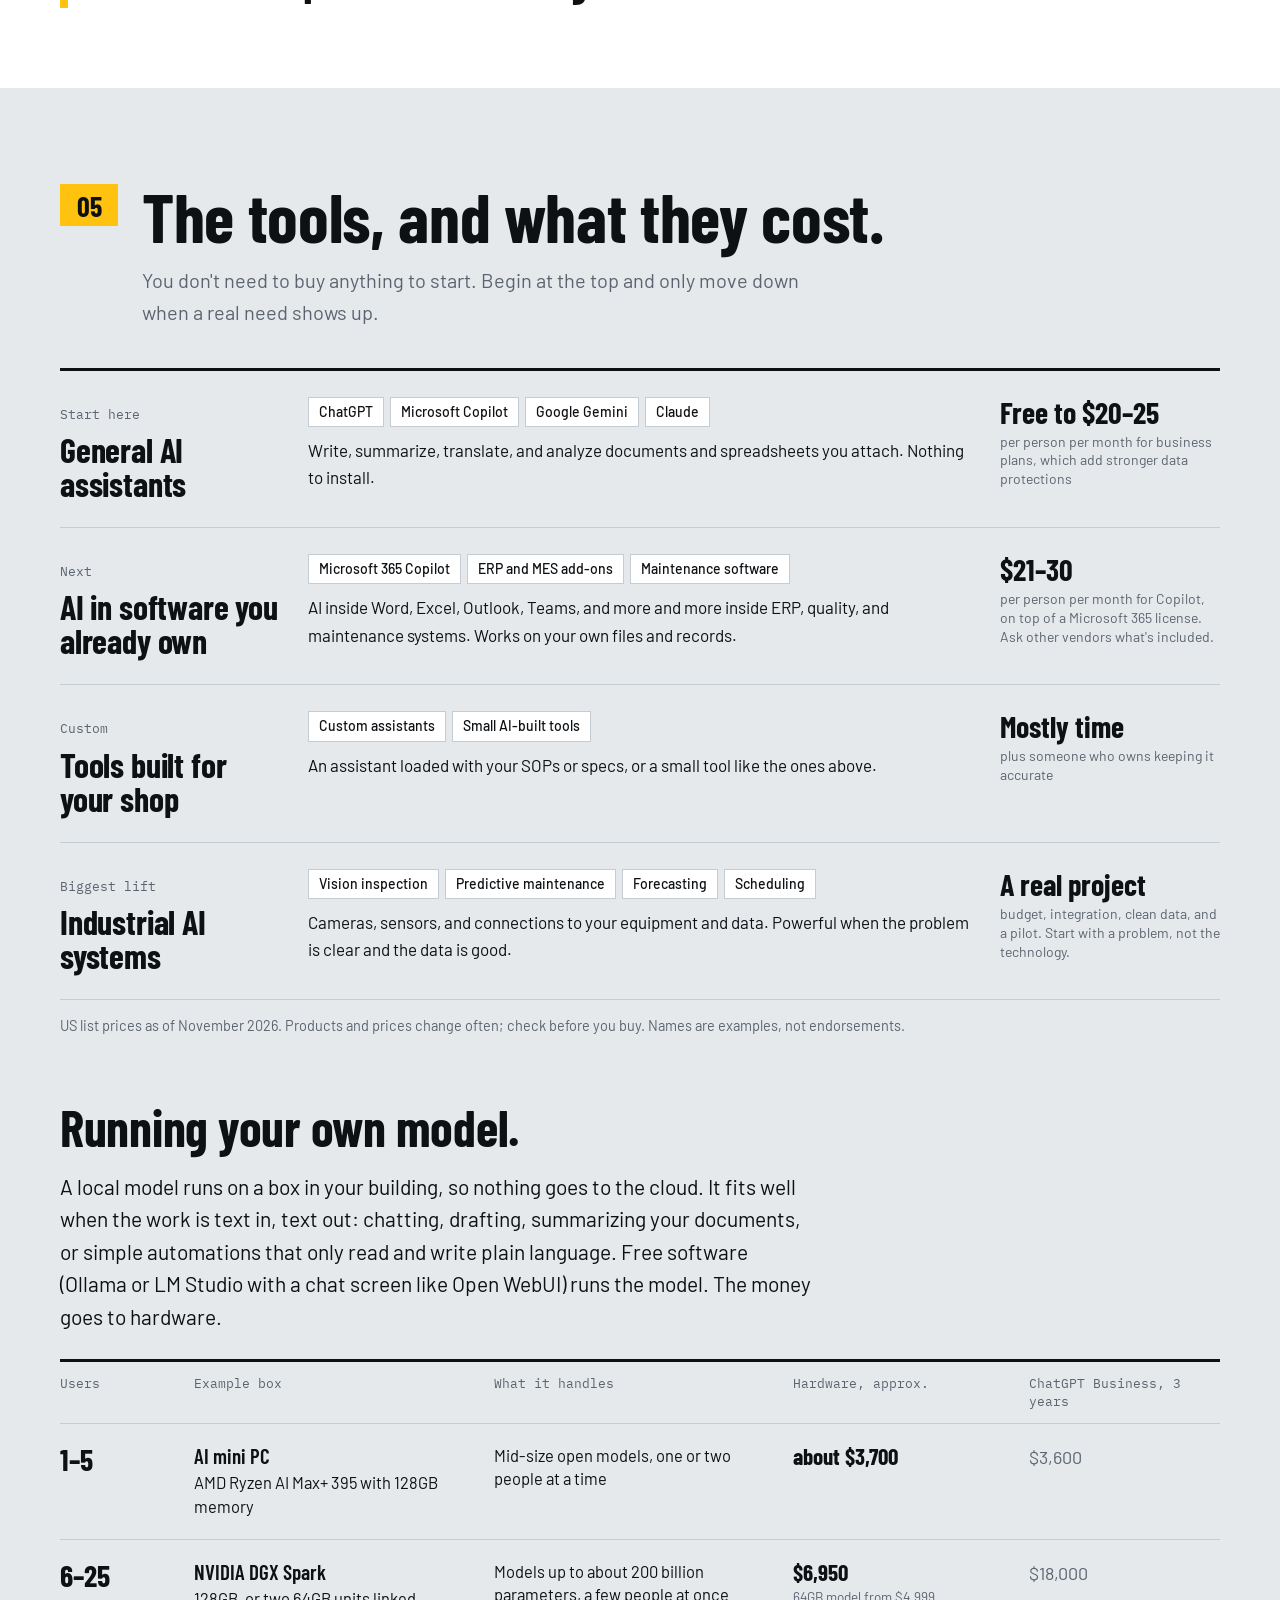
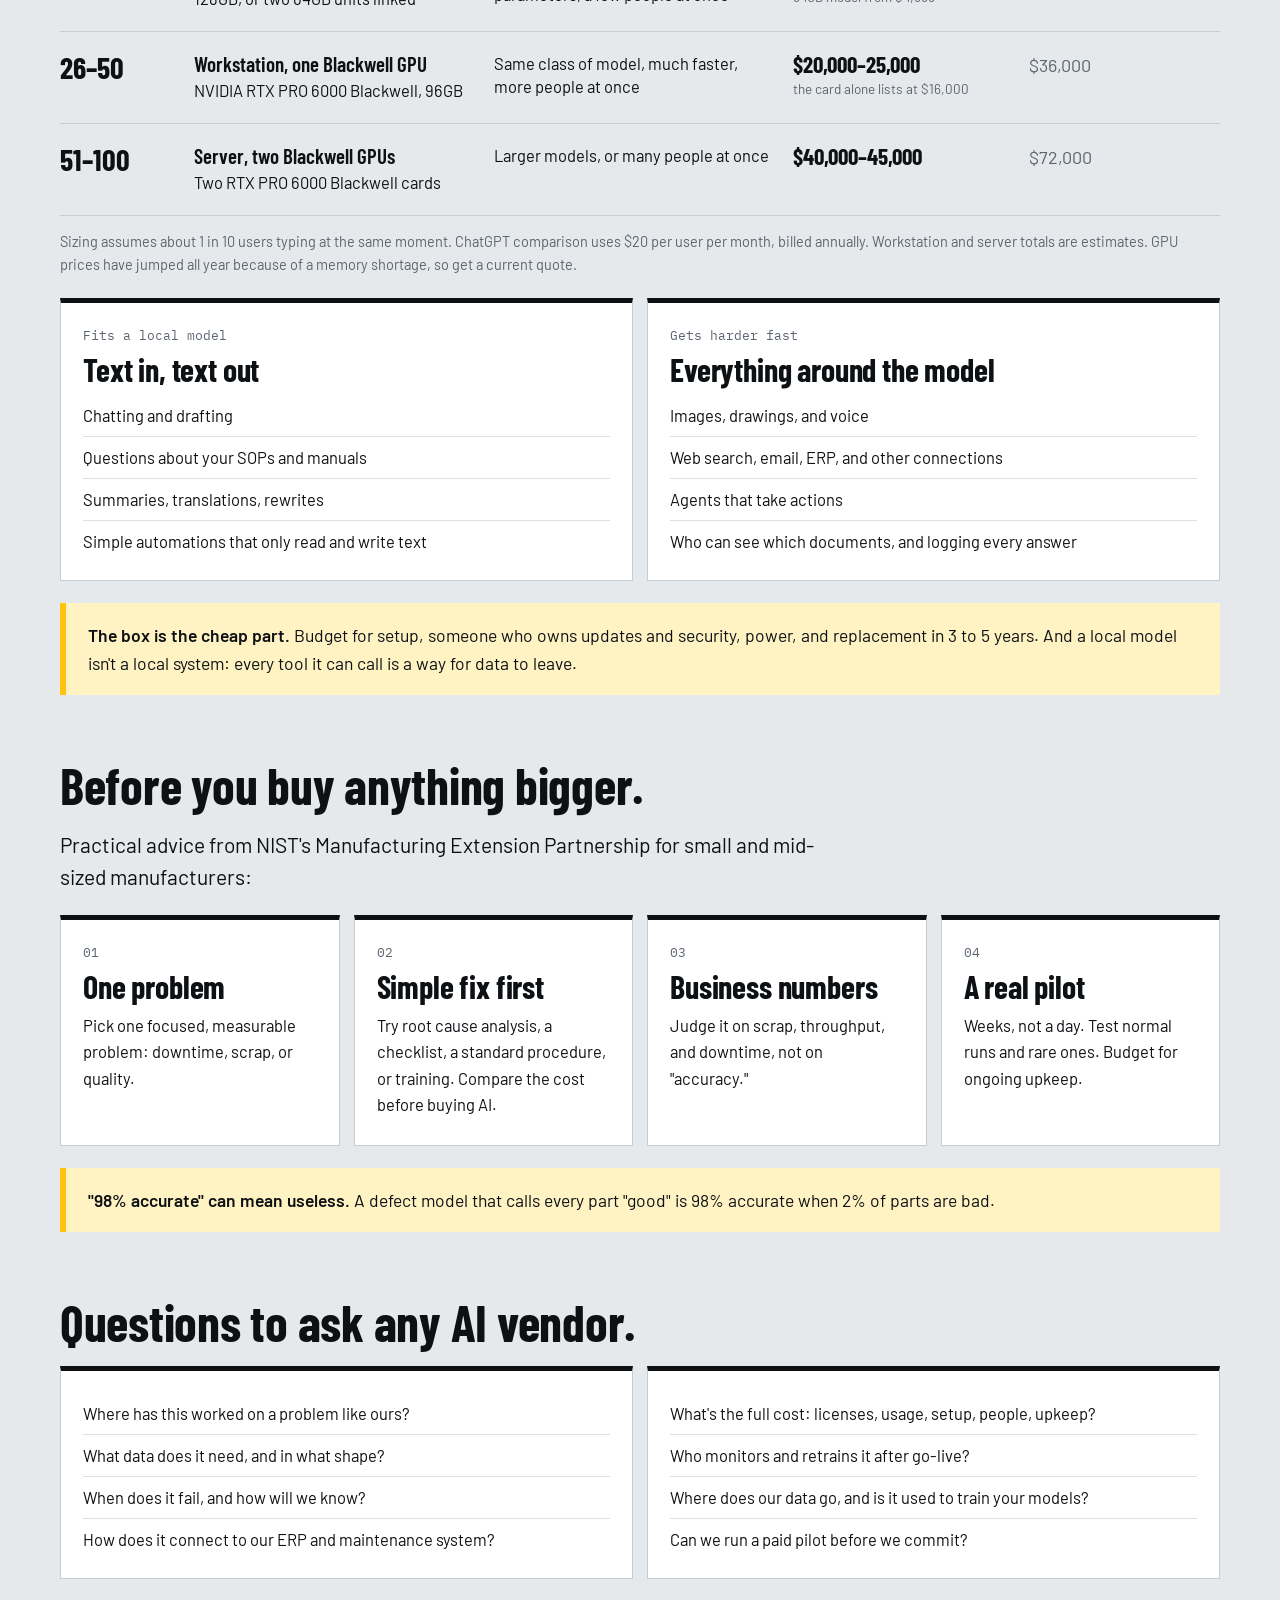
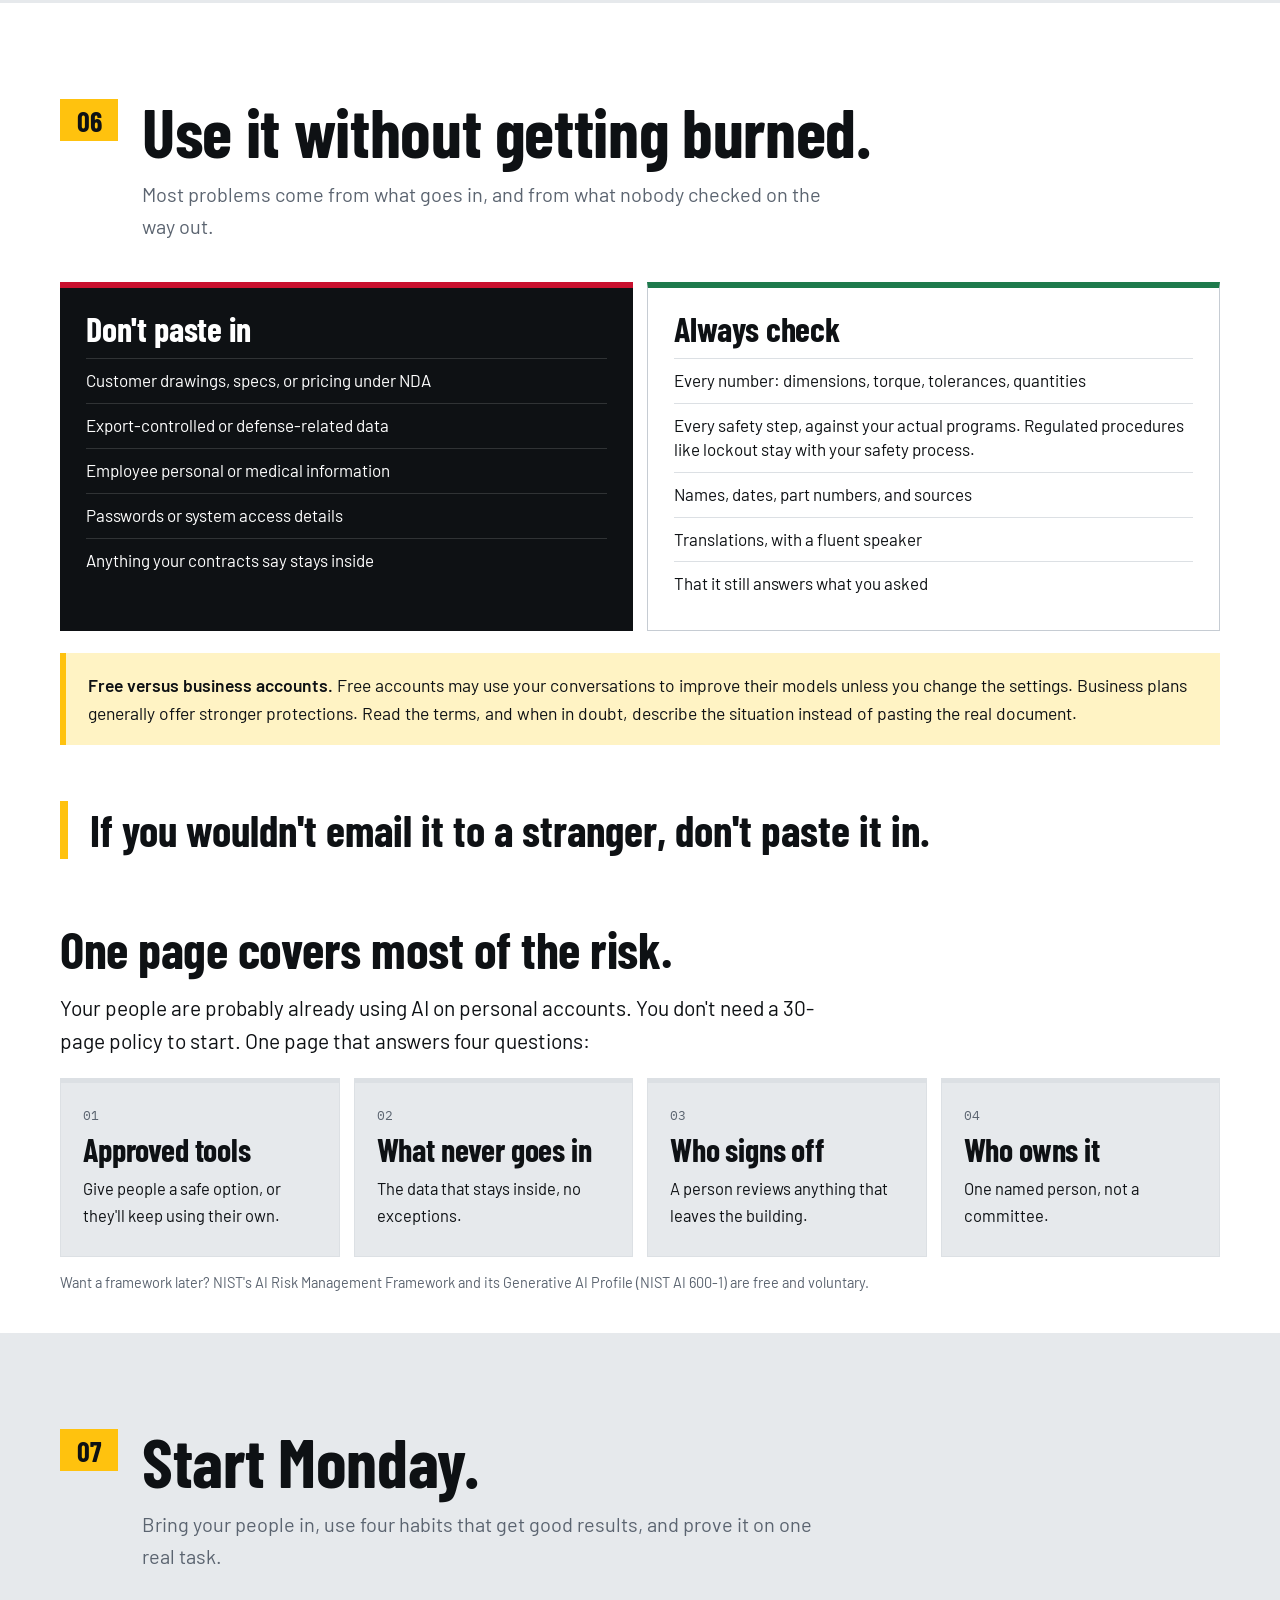
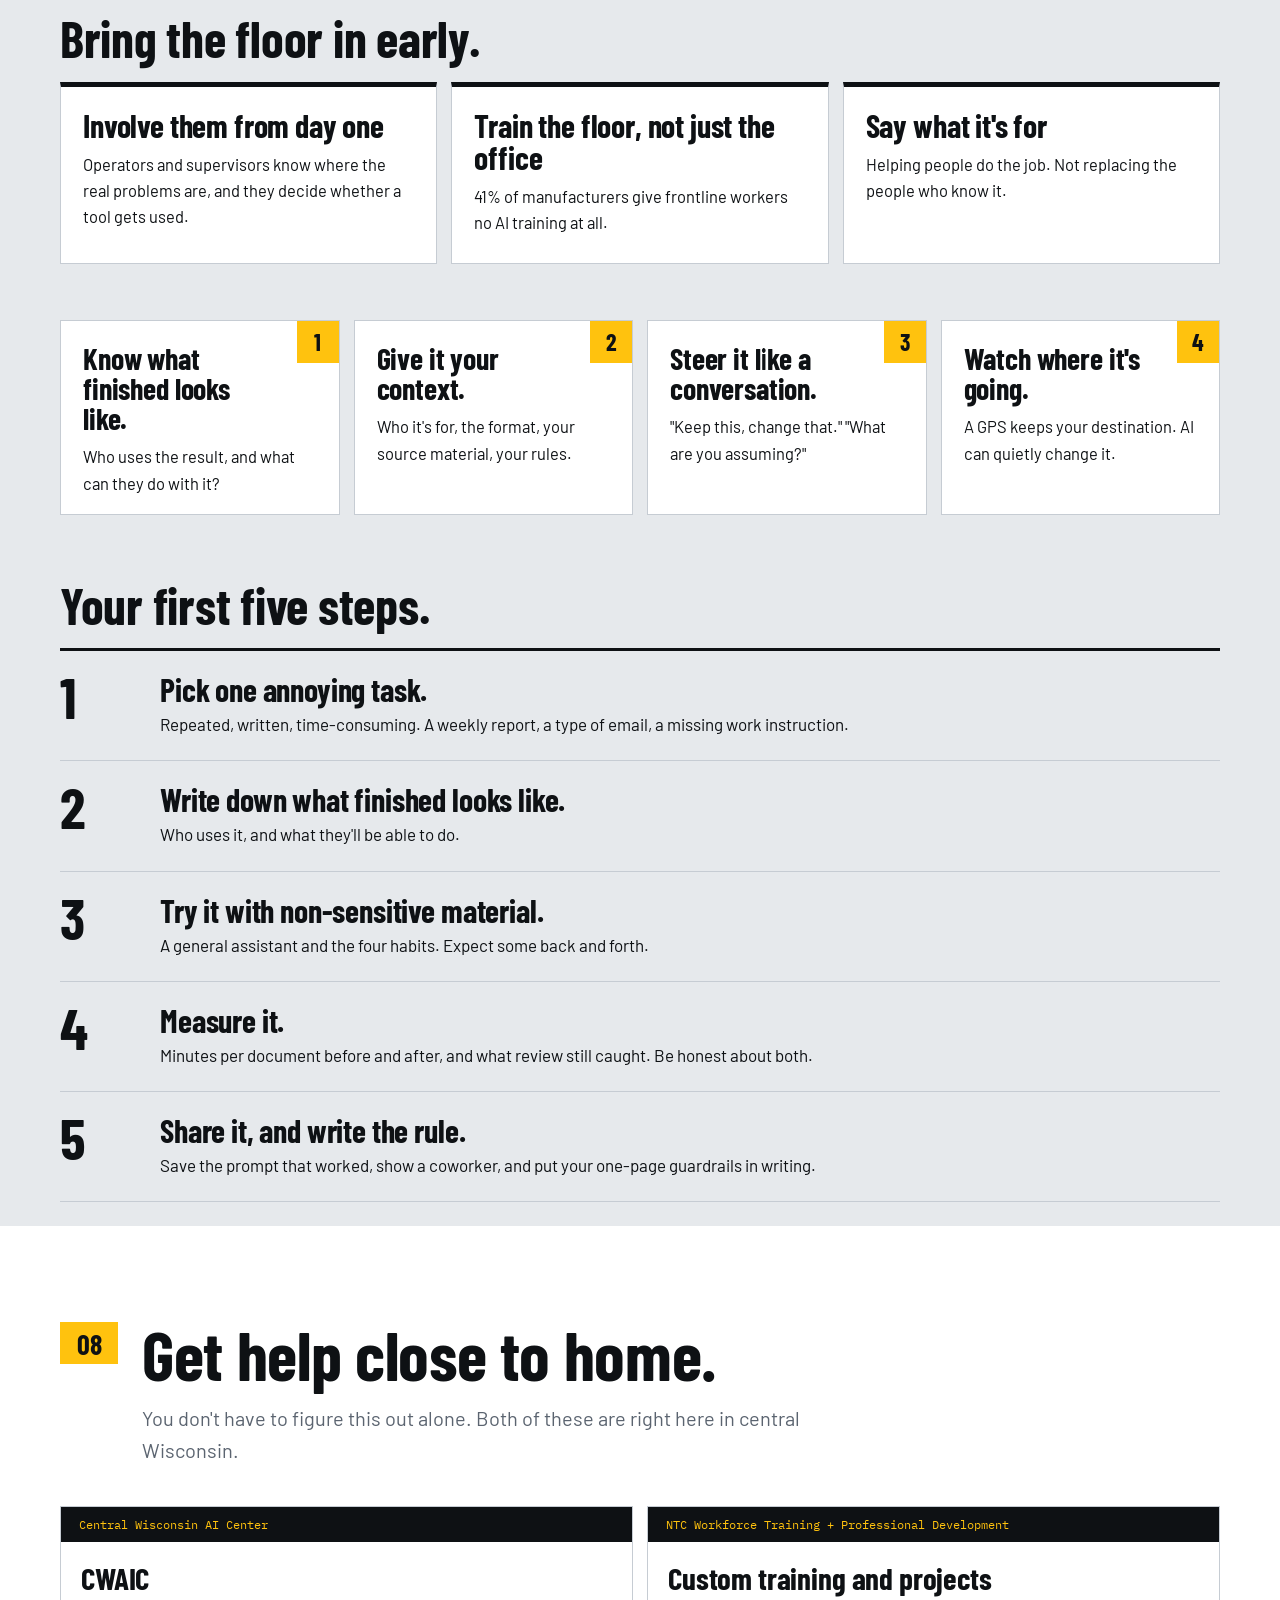
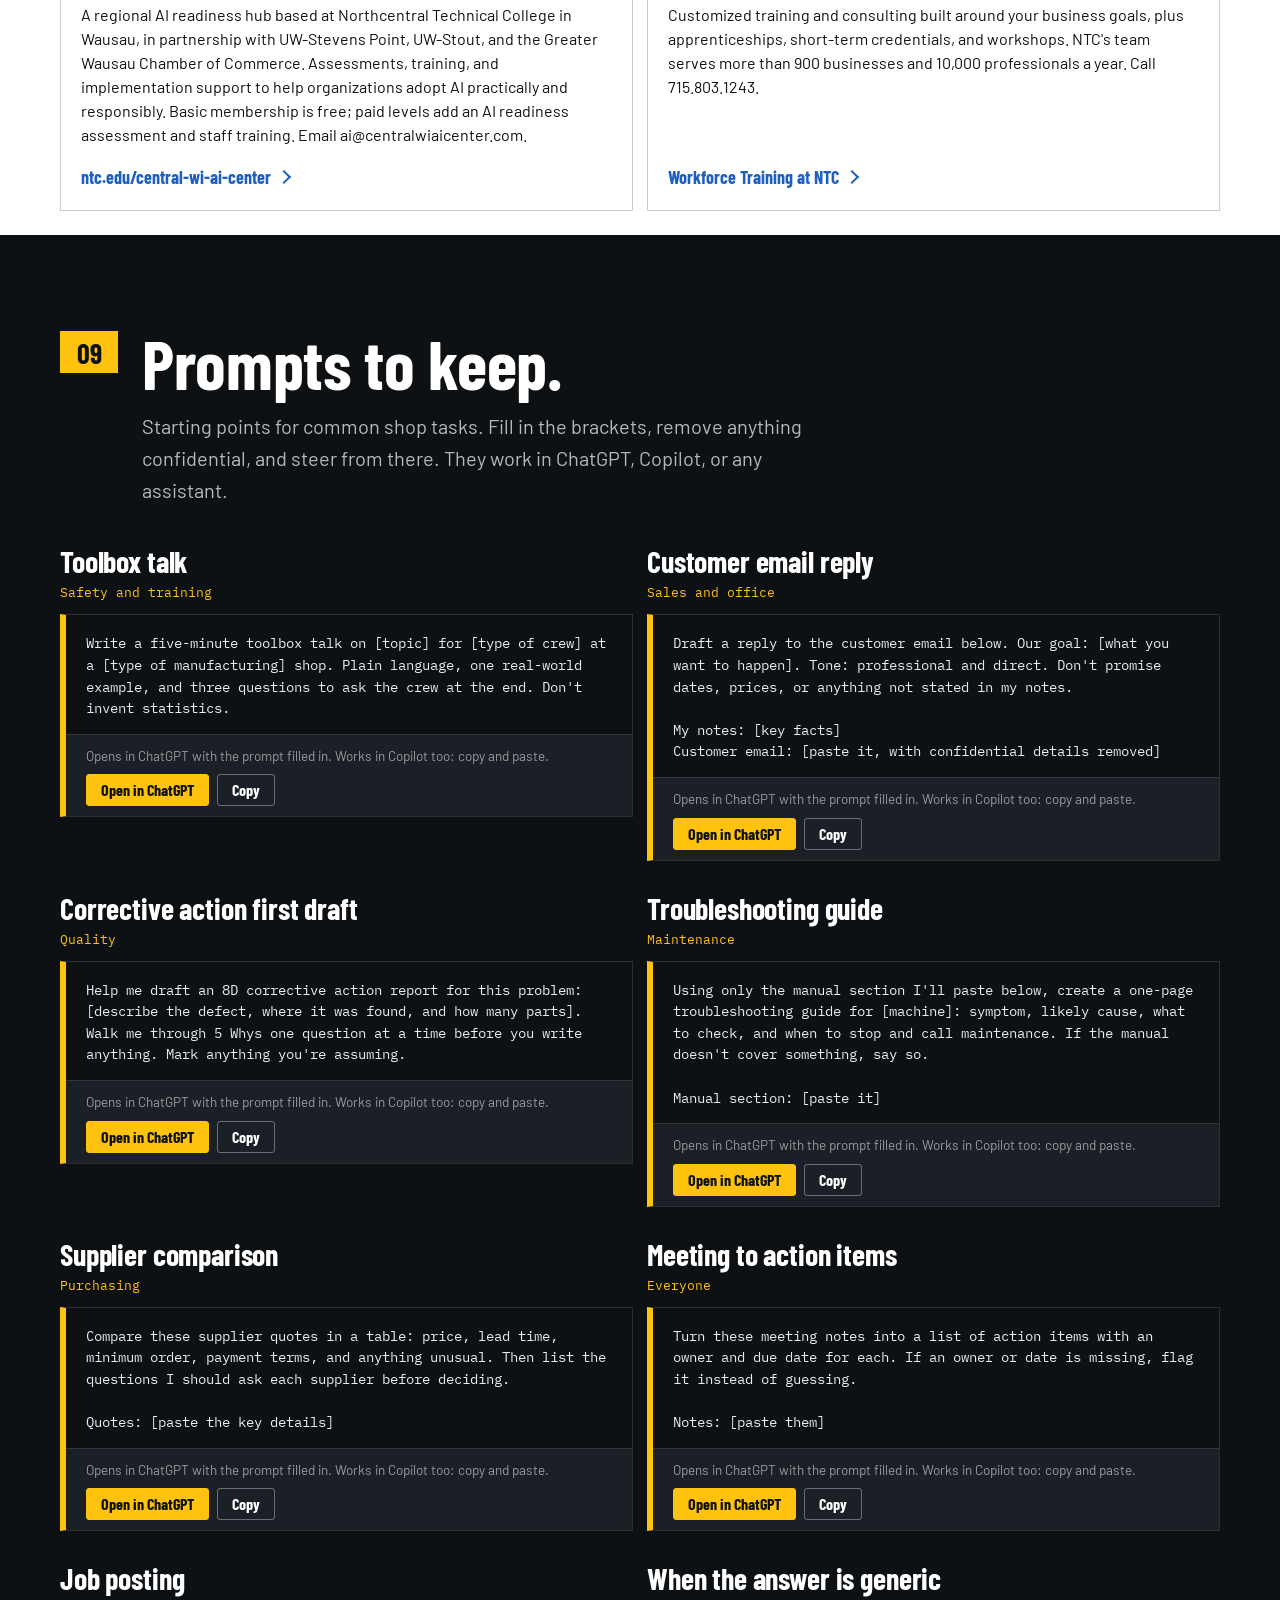
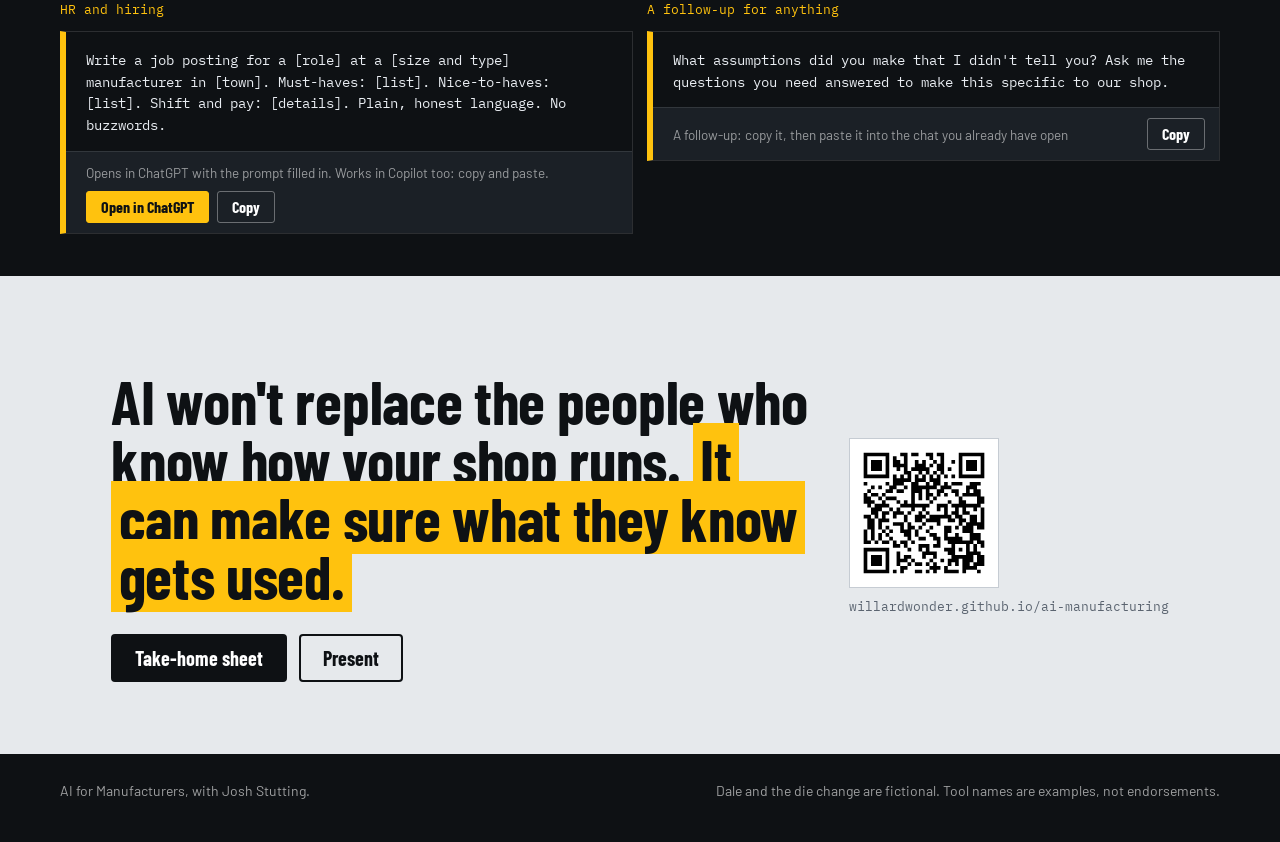
==== commit b4132745: "Add run-your-own-model costs, fix nav cutoff, rebalance deck layout and flow Co-Authored-By: Claude " ====
--- a/index.html
+++ b/index.html
@@ -22,14 +22,14 @@
   <div class="in">
     <a class="mark" href="#top"><i aria-hidden="true"></i><span>AI for Manufacturers</span></a>
     <ul class="navlist">
-      <li><a href="#dale">Watch it work</a></li>
-      <li><a href="#built">Built with AI</a></li>
-      <li><a href="#what">What AI is</a></li>
-      <li><a href="#cost">Tools and cost</a></li>
-      <li><a href="#uses">Where it helps</a></li>
+      <li><a href="#dale">Demo</a></li>
+      <li><a href="#built">Examples</a></li>
+      <li><a href="#what">Basics</a></li>
+      <li><a href="#uses">Uses</a></li>
+      <li><a href="#cost">Cost</a></li>
       <li><a href="#safe">Guardrails</a></li>
-      <li><a href="#start">Start Monday</a></li>
-      <li><a href="#help">Get help</a></li>
+      <li><a href="#start">Start</a></li>
+      <li><a href="#help">Help</a></li>
       <li><a href="#prompts">Prompts</a></li>
     </ul>
     <a class="present" href="present.html">Present</a>
@@ -210,9 +210,25 @@
   </div>
 </section>
 
+<!-- ================= USES ================= -->
+<section class="sec alt" id="uses">
+  <div class="sh"><span class="no">04</span><div><h2>Where it helps.</h2><p>The best early wins are the paperwork around the work: repeated, written, and eating hours every week.</p></div></div>
+  <div class="body">
+    <div class="grid g3">
+      <div class="card"><h3>Production</h3><ul><li>Work instructions from an expert's explanation</li><li>Shift handoff summaries</li><li>Changeover and startup checklists</li></ul></div>
+      <div class="card"><h3>Quality</h3><ul><li>First drafts of 8D and corrective actions</li><li>5 Whys and fishbone brainstorming</li><li>Trends in a nonconformance spreadsheet</li></ul></div>
+      <div class="card"><h3>Maintenance</h3><ul><li>Troubleshooting guides from manuals</li><li>Preventive maintenance checklists</li><li>Work order history summaries</li></ul></div>
+      <div class="card"><h3>Sales and office</h3><ul><li>Quote and RFQ reply drafts</li><li>Summaries of long specs and emails</li><li>Product and capability sheets</li></ul></div>
+      <div class="card"><h3>Purchasing</h3><ul><li>Side-by-side supplier comparisons</li><li>Plain-language contract summaries</li><li>Lead time and price analysis</li></ul></div>
+      <div class="card"><h3>Safety and HR</h3><ul><li>Toolbox talks</li><li>Job postings and interview questions</li><li>Training quizzes and translations, checked by a fluent speaker</li></ul></div>
+    </div>
+    <p class="bar">AI drafts. People decide and sign off.</p>
+  </div>
+</section>
+
 <!-- ================= COST ================= -->
-<section class="sec alt" id="cost">
-  <div class="sh"><span class="no">04</span><div><h2>The tools, and what they cost.</h2><p>You don't need to buy anything to start. Begin at the top and only move down when a real need shows up.</p></div></div>
+<section class="sec" id="cost">
+  <div class="sh"><span class="no">05</span><div><h2>The tools, and what they cost.</h2><p>You don't need to buy anything to start. Begin at the top and only move down when a real need shows up.</p></div></div>
   <div class="body">
     <div class="tiers">
       <div class="tier"><div><span class="step">Start here</span><h3>General AI assistants</h3></div><div><div class="tags"><span>ChatGPT</span><span>Microsoft Copilot</span><span>Google Gemini</span><span>Claude</span></div><p>Write, summarize, translate, and analyze documents and spreadsheets you attach. Nothing to install.</p></div><div class="price">Free to $20–25<small>per person per month for business plans, which add stronger data protections</small></div></div>
@@ -221,6 +237,21 @@
       <div class="tier"><div><span class="step">Biggest lift</span><h3>Industrial AI systems</h3></div><div><div class="tags"><span>Vision inspection</span><span>Predictive maintenance</span><span>Forecasting</span><span>Scheduling</span></div><p>Cameras, sensors, and connections to your equipment and data. Powerful when the problem is clear and the data is good.</p></div><div class="price">A real project<small>budget, integration, clean data, and a pilot. Start with a problem, not the technology.</small></div></div>
     </div>
     <p class="note">US list prices as of November 2026. Products and prices change often; check before you buy. Names are examples, not endorsements.</p>
+    <h3 class="big">Running your own model.</h3>
+    <p class="lead">A local model runs on a box in your building, so nothing goes to the cloud. It fits well when the work is text in, text out: chatting, drafting, summarizing your documents, or simple automations that only read and write plain language. Free software (Ollama or LM Studio with a chat screen like Open WebUI) runs the model. The money goes to hardware.</p>
+    <div class="sizer" role="table" aria-label="Local AI hardware by number of users">
+      <div class="srow shead" role="row"><span role="columnheader">Users</span><span role="columnheader">Example box</span><span role="columnheader">What it handles</span><span role="columnheader">Hardware, approx.</span><span role="columnheader">ChatGPT Business, 3 years</span></div>
+      <div class="srow" role="row"><span class="su" role="cell" data-l="Users">1–5</span><span role="cell" data-l="Example box"><b>AI mini PC</b>AMD Ryzen AI Max+ 395 with 128GB memory</span><span role="cell" data-l="What it handles">Mid-size open models, one or two people at a time</span><span class="sp" role="cell" data-l="Hardware">about $3,700</span><span class="sc" role="cell" data-l="ChatGPT, 3 yrs">$3,600</span></div>
+      <div class="srow" role="row"><span class="su" role="cell" data-l="Users">6–25</span><span role="cell" data-l="Example box"><b>NVIDIA DGX Spark</b>128GB, or two 64GB units linked</span><span role="cell" data-l="What it handles">Models up to about 200 billion parameters, a few people at once</span><span class="sp" role="cell" data-l="Hardware">$6,950<small>64GB model from $4,999</small></span><span class="sc" role="cell" data-l="ChatGPT, 3 yrs">$18,000</span></div>
+      <div class="srow" role="row"><span class="su" role="cell" data-l="Users">26–50</span><span role="cell" data-l="Example box"><b>Workstation, one Blackwell GPU</b>NVIDIA RTX PRO 6000 Blackwell, 96GB</span><span role="cell" data-l="What it handles">Same class of model, much faster, more people at once</span><span class="sp" role="cell" data-l="Hardware">$20,000–25,000<small>the card alone lists at $16,000</small></span><span class="sc" role="cell" data-l="ChatGPT, 3 yrs">$36,000</span></div>
+      <div class="srow" role="row"><span class="su" role="cell" data-l="Users">51–100</span><span role="cell" data-l="Example box"><b>Server, two Blackwell GPUs</b>Two RTX PRO 6000 Blackwell cards</span><span role="cell" data-l="What it handles">Larger models, or many people at once</span><span class="sp" role="cell" data-l="Hardware">$40,000–45,000</span><span class="sc" role="cell" data-l="ChatGPT, 3 yrs">$72,000</span></div>
+    </div>
+    <p class="note">Sizing assumes about 1 in 10 users typing at the same moment. ChatGPT comparison uses $20 per user per month, billed annually. Workstation and server totals are estimates. GPU prices have jumped all year because of a memory shortage, so get a current quote.</p>
+    <div class="grid g2" style="margin-top:22px">
+      <div class="card"><span class="lbl">Fits a local model</span><h3>Text in, text out</h3><ul><li>Chatting and drafting</li><li>Questions about your SOPs and manuals</li><li>Summaries, translations, rewrites</li><li>Simple automations that only read and write text</li></ul></div>
+      <div class="card"><span class="lbl">Gets harder fast</span><h3>Everything around the model</h3><ul><li>Images, drawings, and voice</li><li>Web search, email, ERP, and other connections</li><li>Agents that take actions</li><li>Who can see which documents, and logging every answer</li></ul></div>
+    </div>
+    <div class="callout"><b>The box is the cheap part.</b> Budget for setup, someone who owns updates and security, power, and replacement in 3 to 5 years. And a local model isn't a local system: every tool it can call is a way for data to leave.</div>
     <h3 class="big">Before you buy anything bigger.</h3>
     <p class="lead">Practical advice from NIST's Manufacturing Extension Partnership for small and mid-sized manufacturers:</p>
     <div class="grid g4">
@@ -235,22 +266,6 @@
       <div class="card"><ul><li>Where has this worked on a problem like ours?</li><li>What data does it need, and in what shape?</li><li>When does it fail, and how will we know?</li><li>How does it connect to our ERP and maintenance system?</li></ul></div>
       <div class="card"><ul><li>What's the full cost: licenses, usage, setup, people, upkeep?</li><li>Who monitors and retrains it after go-live?</li><li>Where does our data go, and is it used to train your models?</li><li>Can we run a paid pilot before we commit?</li></ul></div>
     </div>
-  </div>
-</section>
-
-<!-- ================= USES ================= -->
-<section class="sec" id="uses">
-  <div class="sh"><span class="no">05</span><div><h2>Where it helps.</h2><p>The best early wins are the paperwork around the work: repeated, written, and eating hours every week.</p></div></div>
-  <div class="body">
-    <div class="grid g3">
-      <div class="card"><h3>Production</h3><ul><li>Work instructions from an expert's explanation</li><li>Shift handoff summaries</li><li>Changeover and startup checklists</li></ul></div>
-      <div class="card"><h3>Quality</h3><ul><li>First drafts of 8D and corrective actions</li><li>5 Whys and fishbone brainstorming</li><li>Trends in a nonconformance spreadsheet</li></ul></div>
-      <div class="card"><h3>Maintenance</h3><ul><li>Troubleshooting guides from manuals</li><li>Preventive maintenance checklists</li><li>Work order history summaries</li></ul></div>
-      <div class="card"><h3>Sales and office</h3><ul><li>Quote and RFQ reply drafts</li><li>Summaries of long specs and emails</li><li>Product and capability sheets</li></ul></div>
-      <div class="card"><h3>Purchasing</h3><ul><li>Side-by-side supplier comparisons</li><li>Plain-language contract summaries</li><li>Lead time and price analysis</li></ul></div>
-      <div class="card"><h3>Safety and HR</h3><ul><li>Toolbox talks</li><li>Job postings and interview questions</li><li>Training quizzes and translations, checked by a fluent speaker</li></ul></div>
-    </div>
-    <p class="bar">AI drafts. People decide and sign off.</p>
   </div>
 </section>
 
--- a/assets/style.css
+++ b/assets/style.css
@@ -26,7 +26,7 @@
 .mark i{display:block;width:26px;height:26px;background:var(--yellow);clip-path:polygon(0 100%,0 40%,30% 58%,30% 40%,60% 58%,60% 20%,100% 0,100% 100%)}
 .navlist{display:flex;gap:2px;overflow-x:auto;scrollbar-width:none;flex:1;margin:0;padding:0;list-style:none}
 .navlist::-webkit-scrollbar{display:none}
-.navlist a{display:block;padding:8px 12px;font-size:15px;font-weight:500;color:rgba(255,255,255,.7);text-decoration:none;white-space:nowrap;border-radius:4px}
+.navlist a{display:block;padding:8px 10px;font-size:15px;font-weight:500;color:rgba(255,255,255,.7);text-decoration:none;white-space:nowrap;border-radius:4px}
 .navlist a:hover{color:#fff;background:rgba(255,255,255,.08)}
 .navlist a.active{color:var(--black);background:var(--yellow)}
 .present{display:inline-flex;align-items:center;gap:8px;font-family:var(--head);font-weight:700;font-size:18px;padding:8px 16px;border-radius:4px;background:var(--yellow);color:var(--black);text-decoration:none;white-space:nowrap}
@@ -115,6 +115,14 @@
 .price{font-family:var(--head);font-weight:700;font-size:30px;line-height:1}
 .price small{display:block;font-family:var(--sans);font-weight:400;font-size:14px;color:var(--gray);margin-top:6px;line-height:1.35}
 .note{font-size:14.5px;color:var(--gray);margin-top:14px}
+.sizer{border-top:3px solid var(--black);margin-top:26px}
+.srow{display:grid;grid-template-columns:110px 1.3fr 1.3fr 1fr 0.9fr;gap:24px;padding:20px 0;border-bottom:1px solid var(--line);align-items:start;font-size:16.5px;line-height:1.45}
+.srow b{display:block;font-family:var(--head);font-size:21px;line-height:1.15;margin-bottom:3px}
+.srow small{display:block;font-size:13.5px;color:var(--gray);margin-top:5px;font-family:var(--sans);font-weight:400}
+.shead{font-family:var(--mono);font-size:12.5px;color:var(--gray);padding:12px 0}
+.su{font-family:var(--head);font-weight:700;font-size:30px;line-height:1}
+.sp{font-family:var(--head);font-weight:700;font-size:23px;line-height:1.1}
+.sc{font-size:18px;color:var(--gray)}
 
 /* facts */
 .facts{border-top:3px solid var(--black);margin:0}
@@ -199,6 +207,7 @@
 .toast.on{transform:translate(-50%,0)}
 .progress{position:fixed;left:0;top:0;height:4px;width:100%;background:var(--yellow);transform-origin:0 50%;transform:scaleX(0);z-index:70;pointer-events:none}
 
+@media (max-width:1180px){.mark span{display:none}}
 @media (max-width:1000px){
   .hero .in{grid-template-columns:1fr}
   .g3,.g4{grid-template-columns:1fr 1fr}
@@ -208,6 +217,9 @@
   .close{grid-template-columns:1fr}
 }
 @media (max-width:680px){
+  .shead{display:none}
+  .srow{grid-template-columns:1fr;gap:6px;padding:18px 0}
+  .srow span[data-l]:not(.su)::before{content:attr(data-l);display:block;font-family:var(--mono);font-weight:400;font-size:11.5px;color:var(--gray);margin-bottom:2px}
   body{font-size:17px}
   .g2,.g3,.g4,.dd,.kit{grid-template-columns:1fr}
   .sec{padding-top:64px}
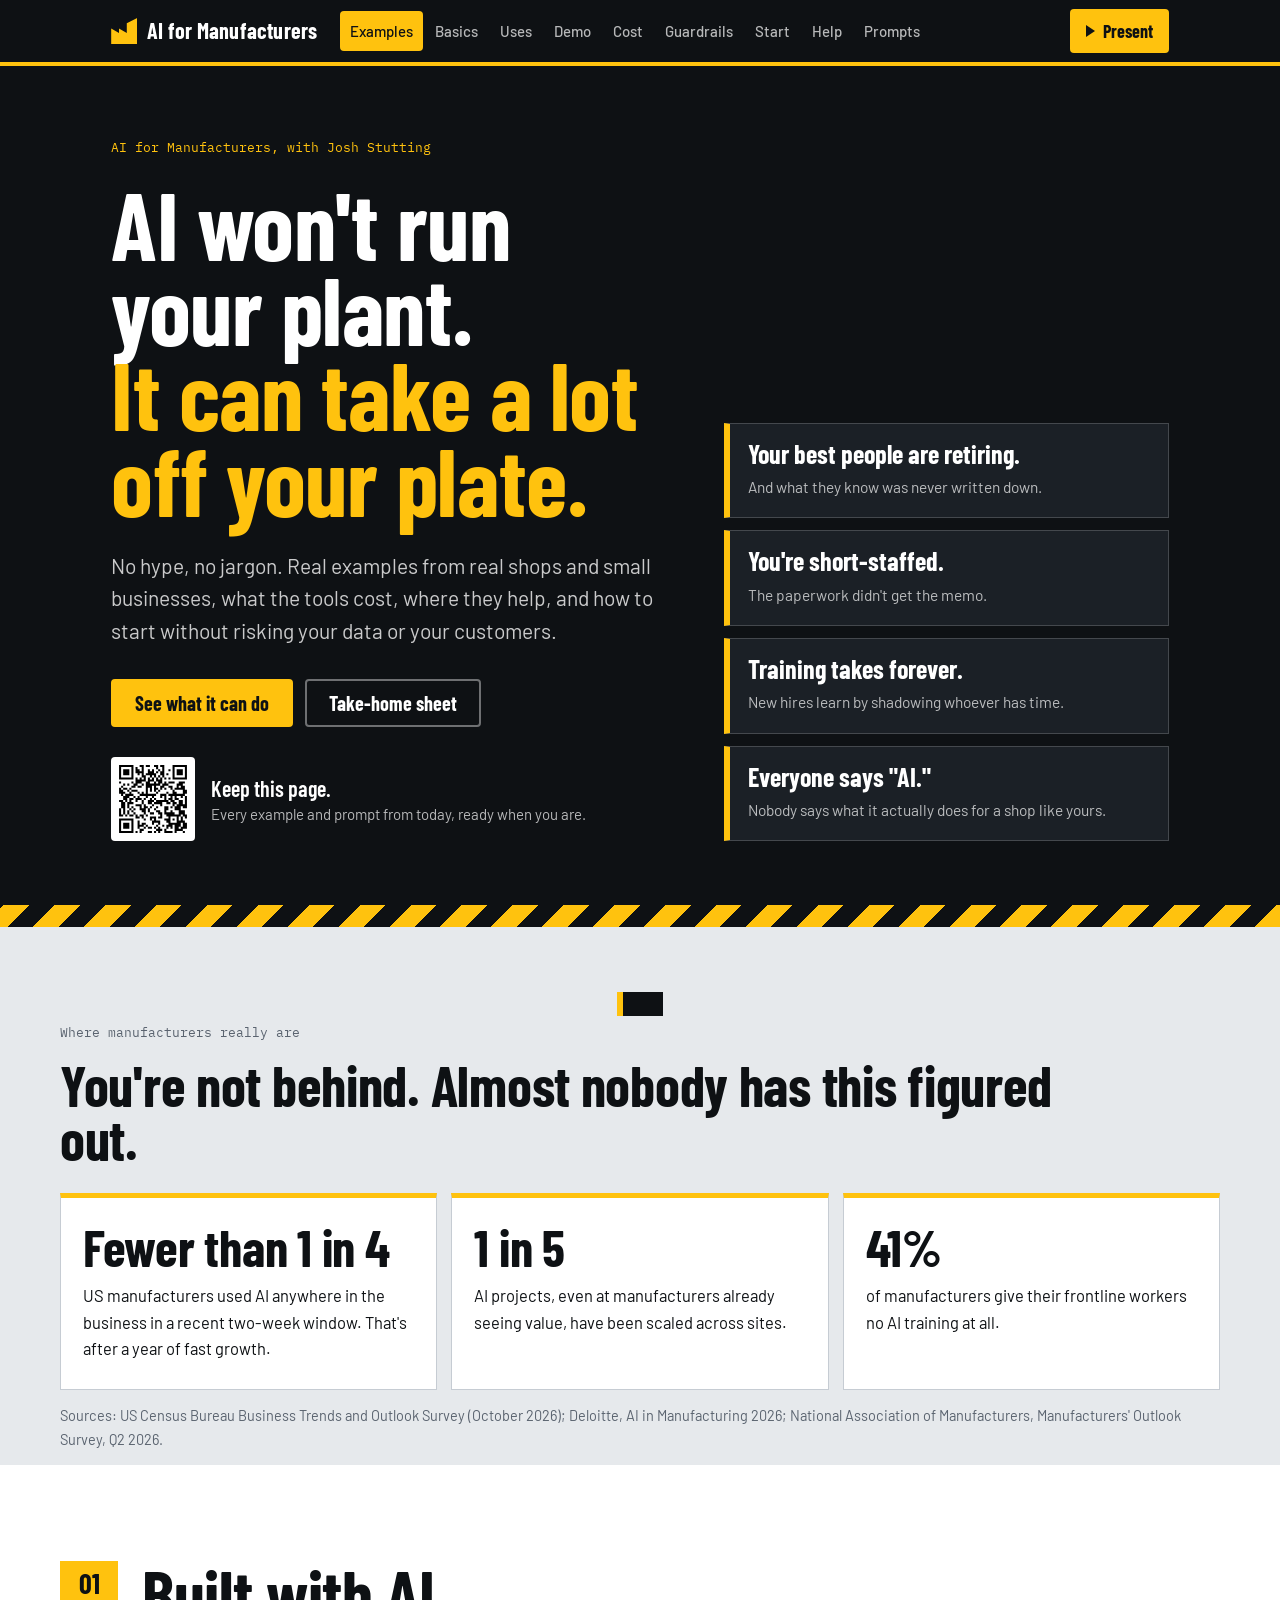
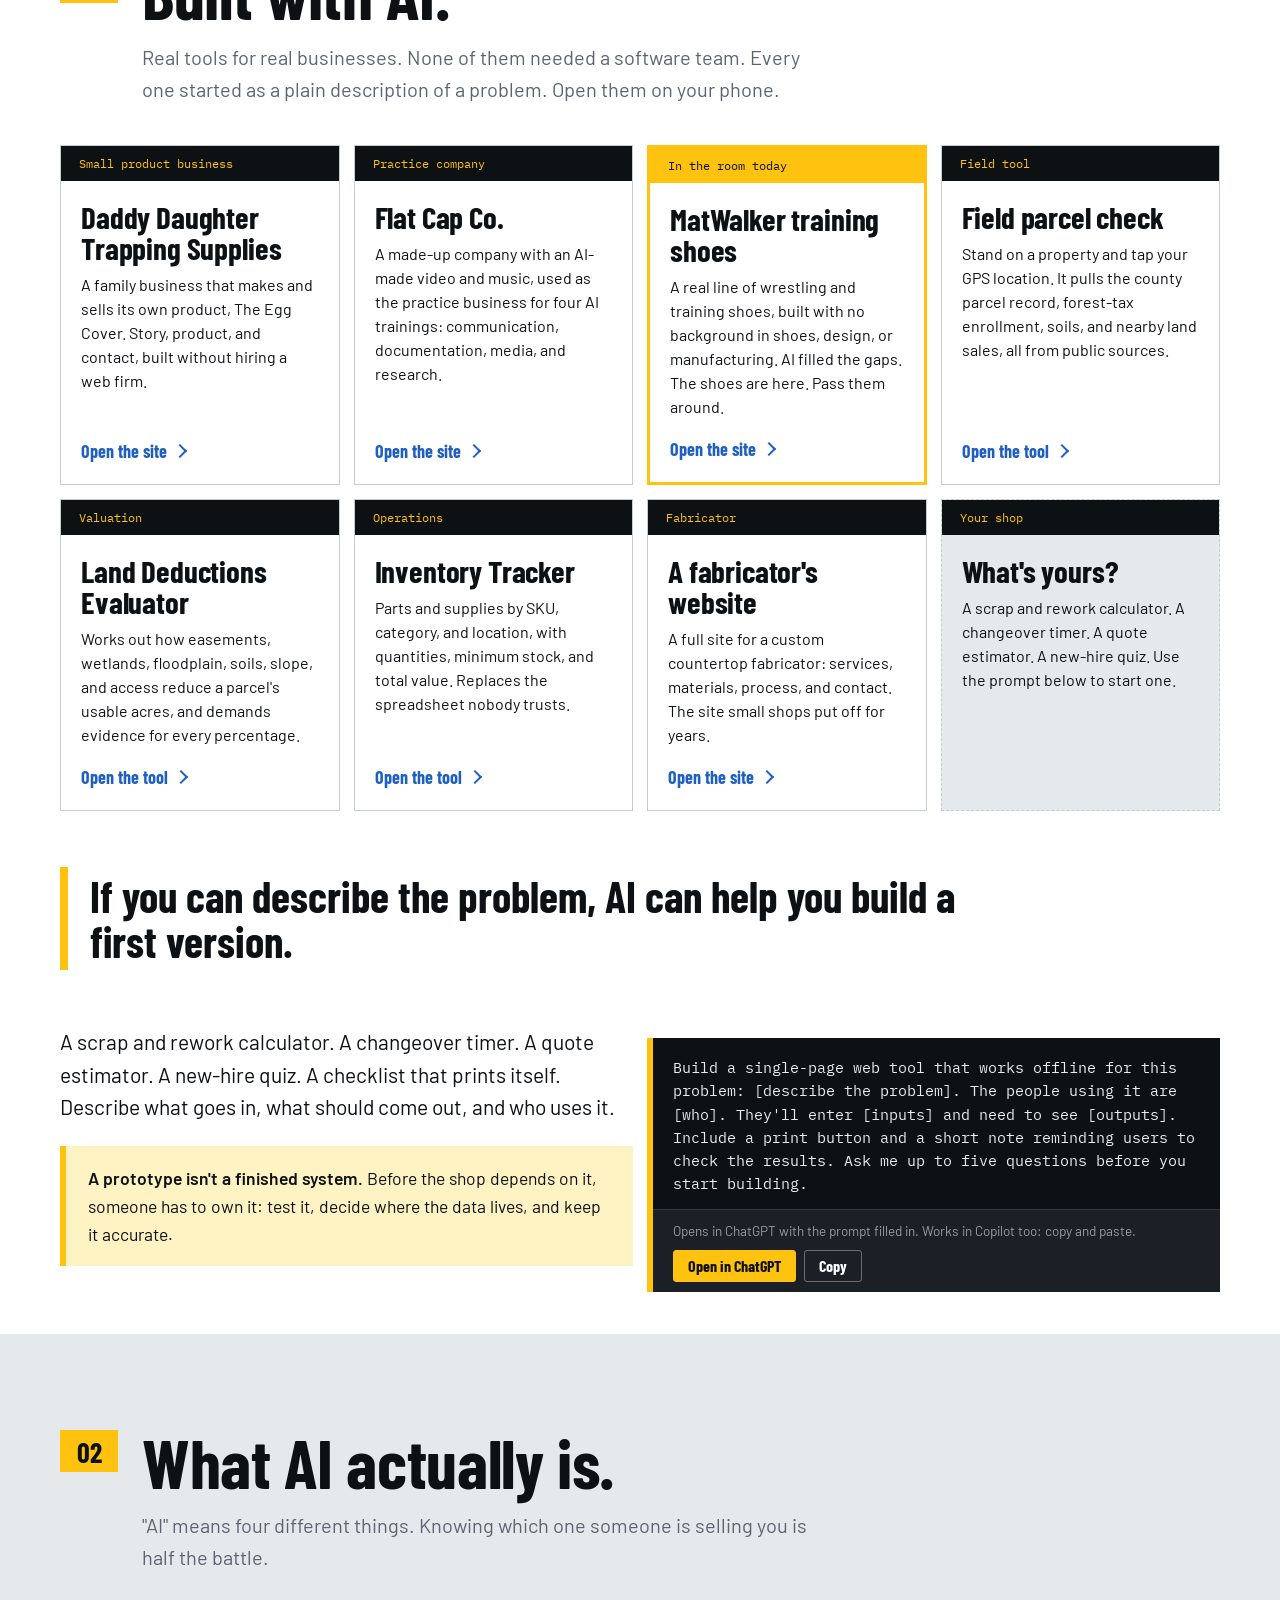
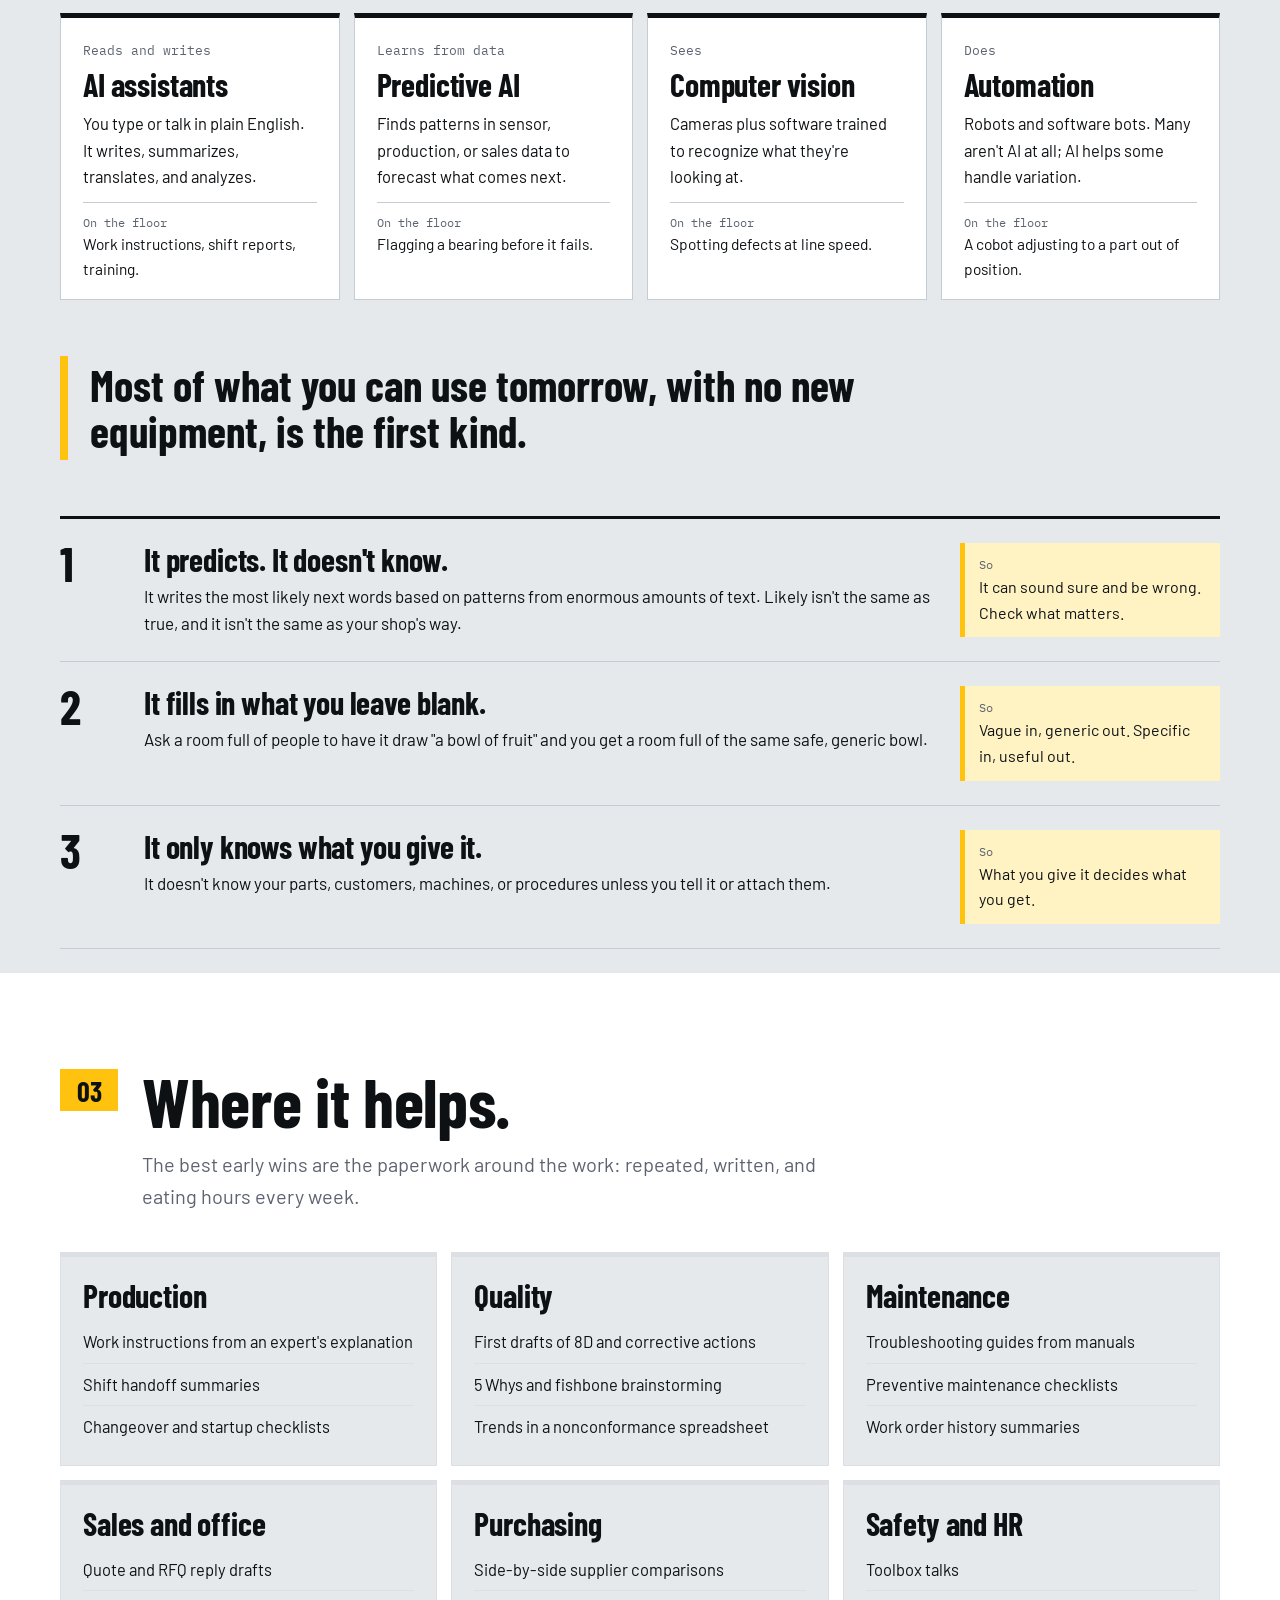
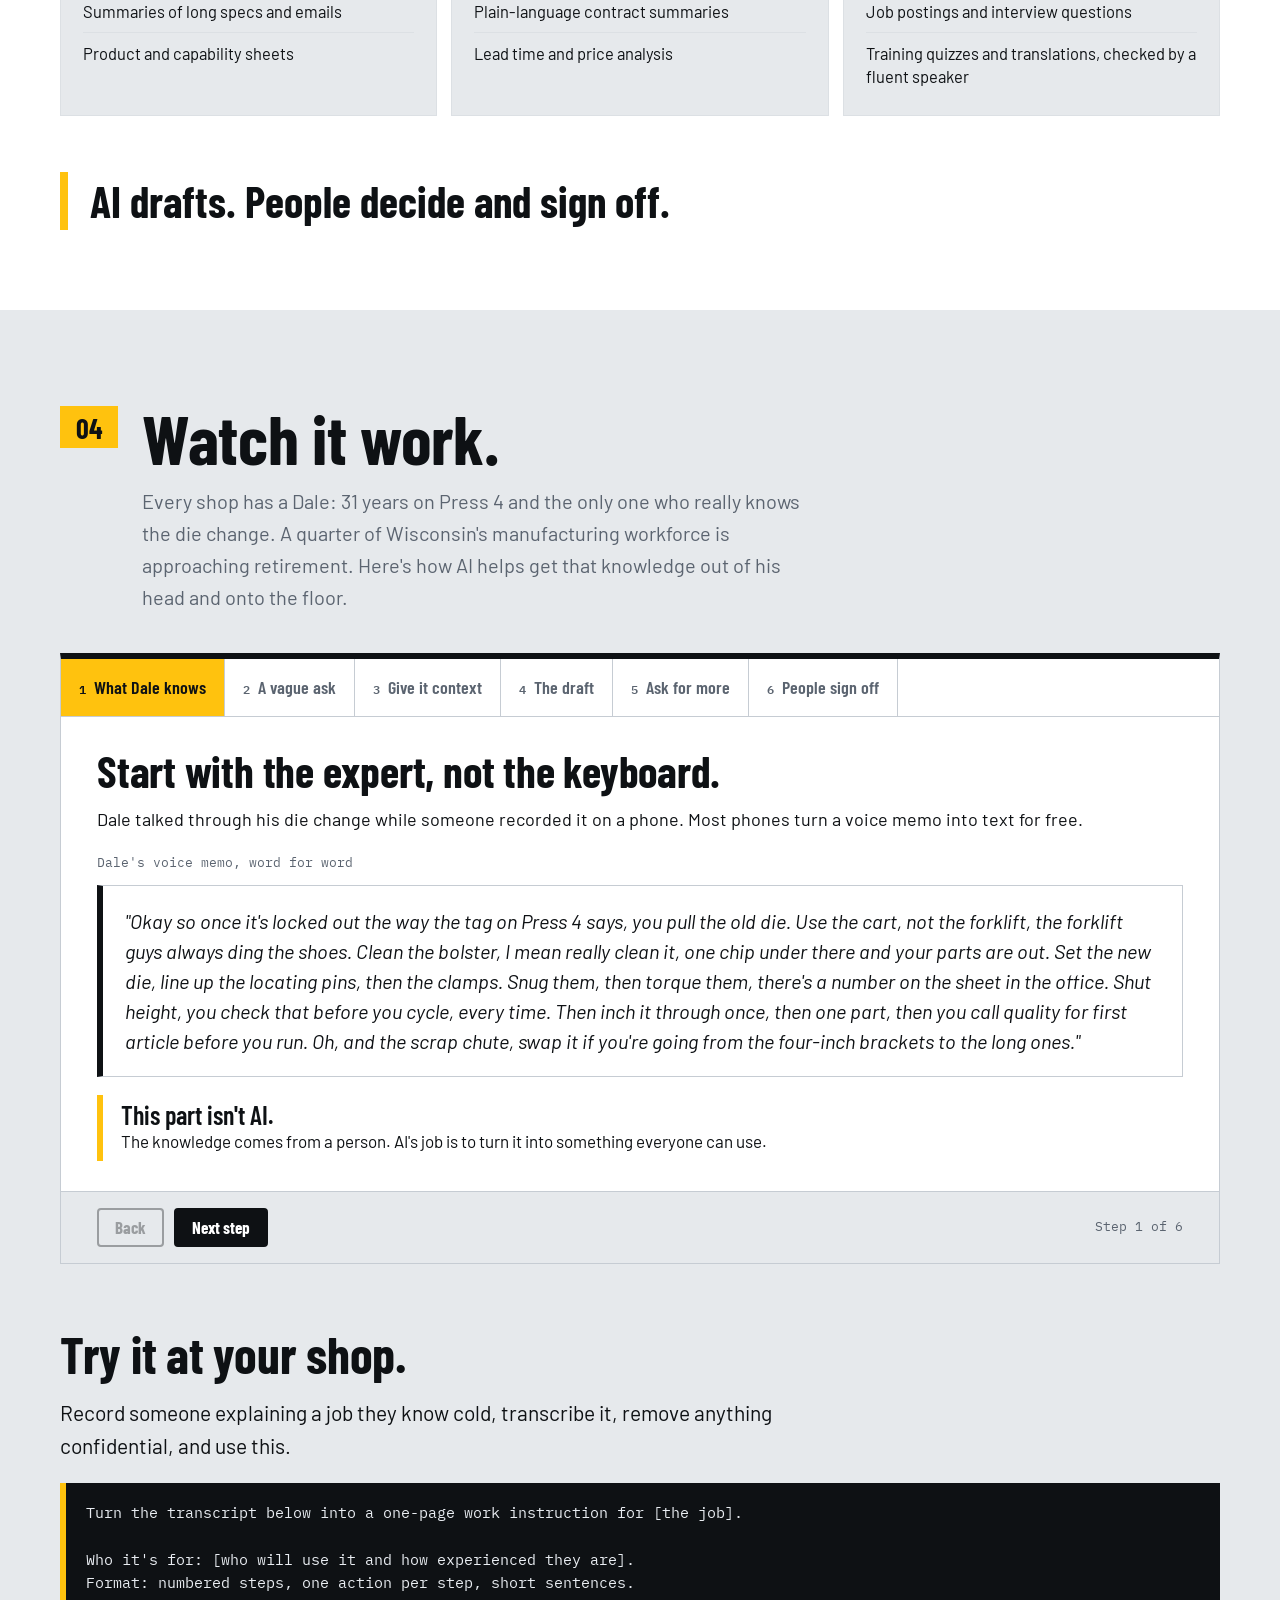
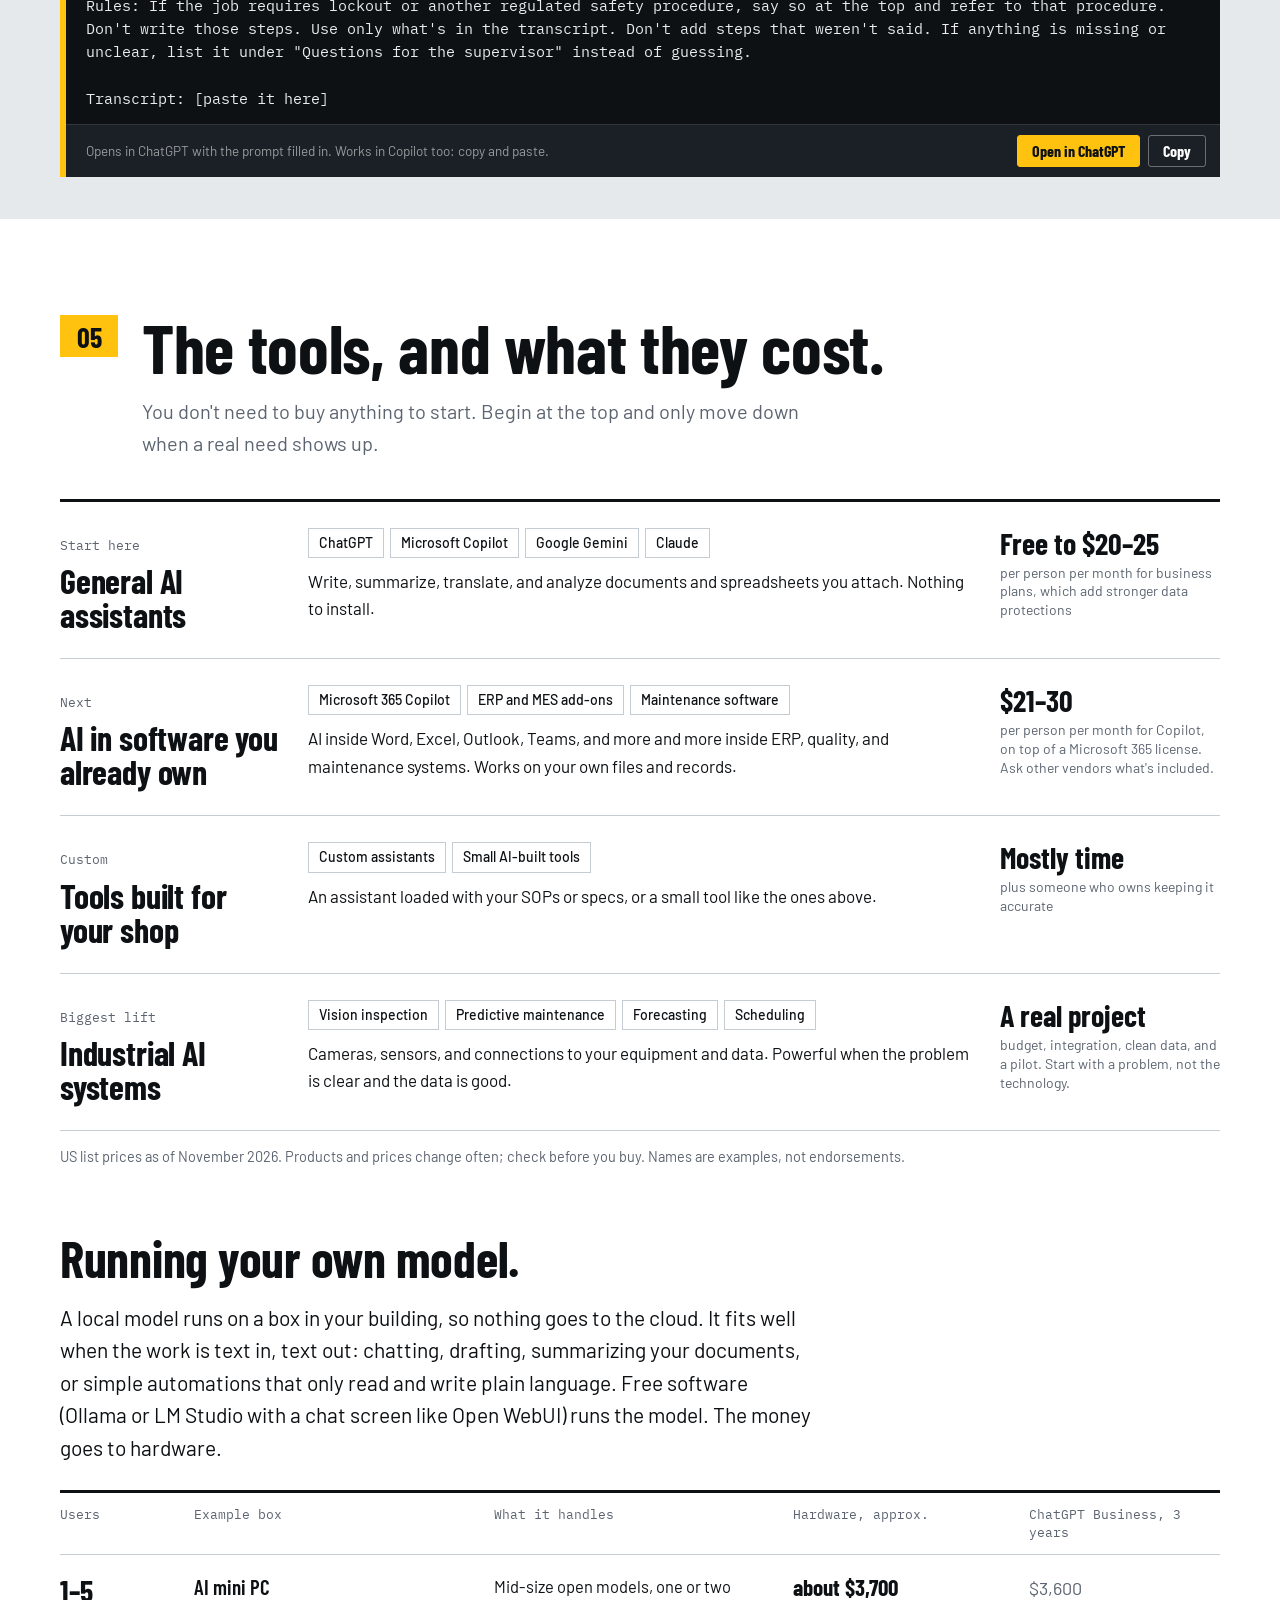
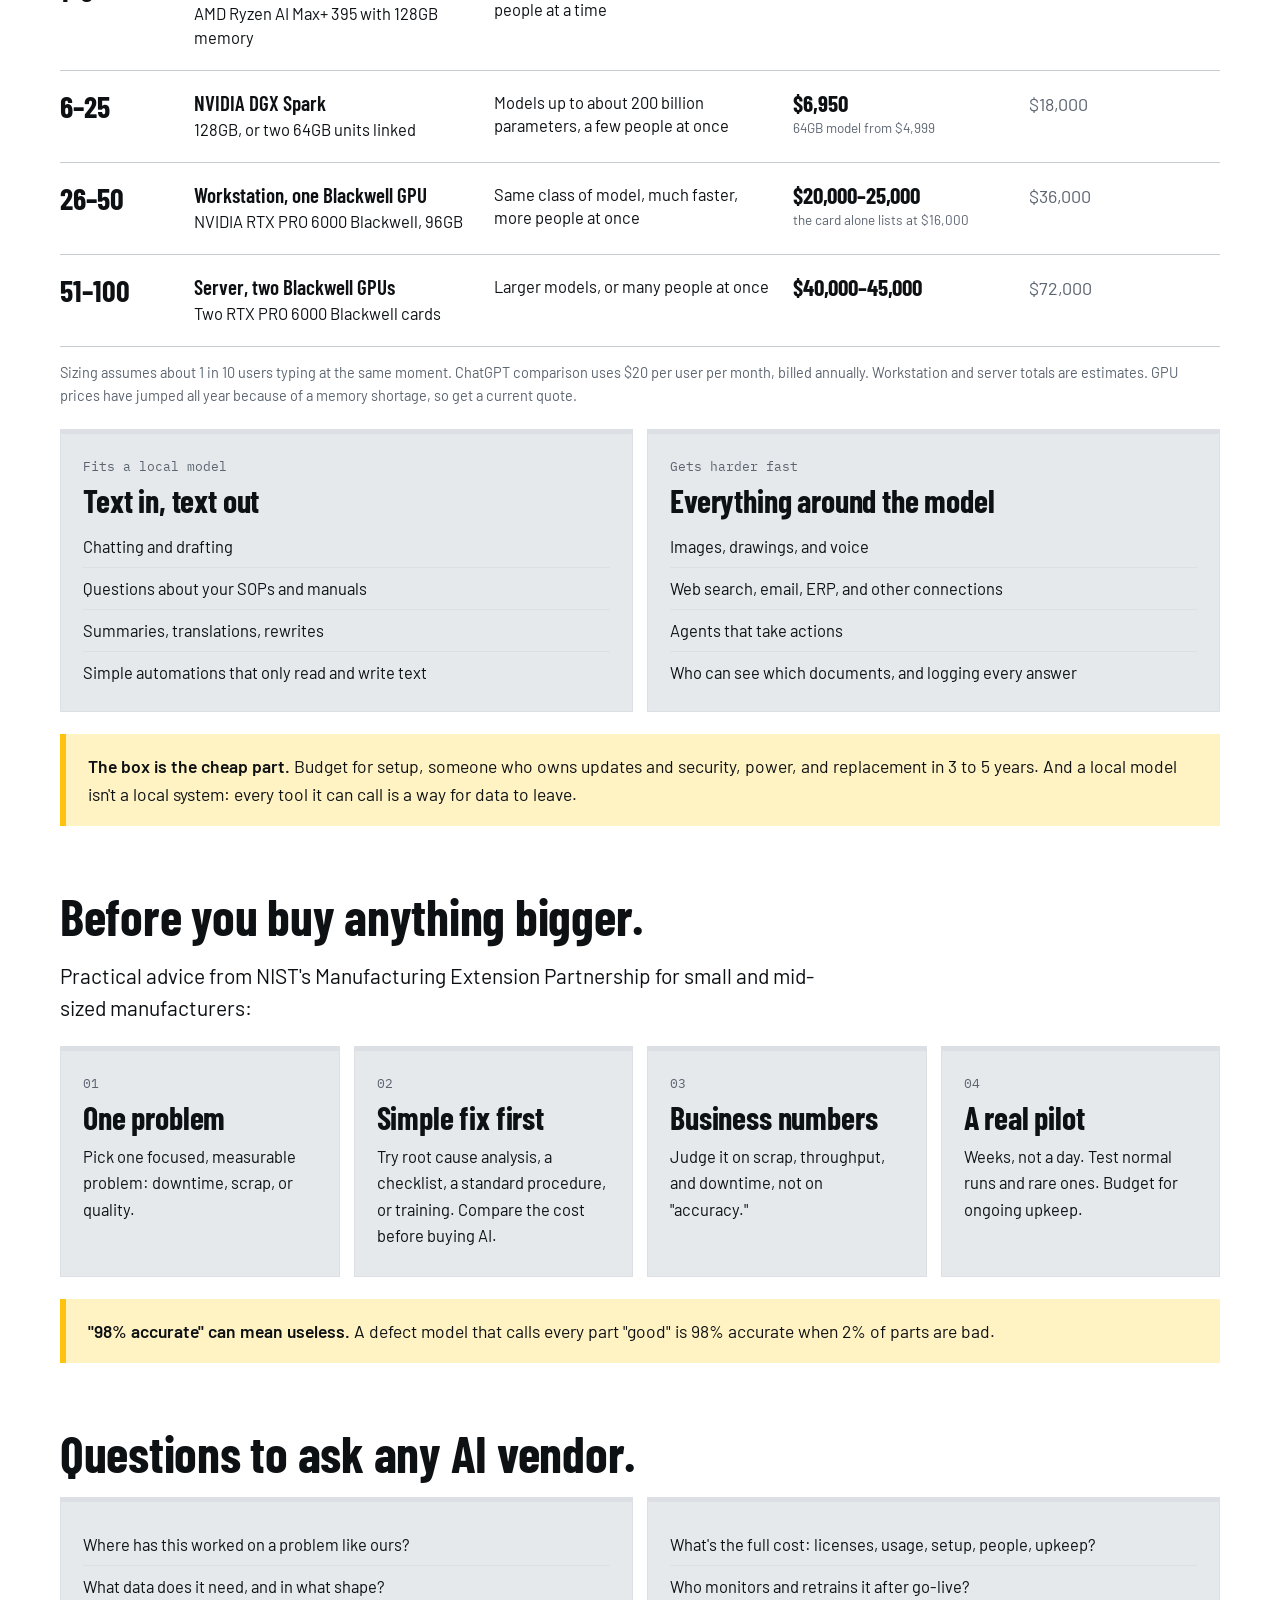
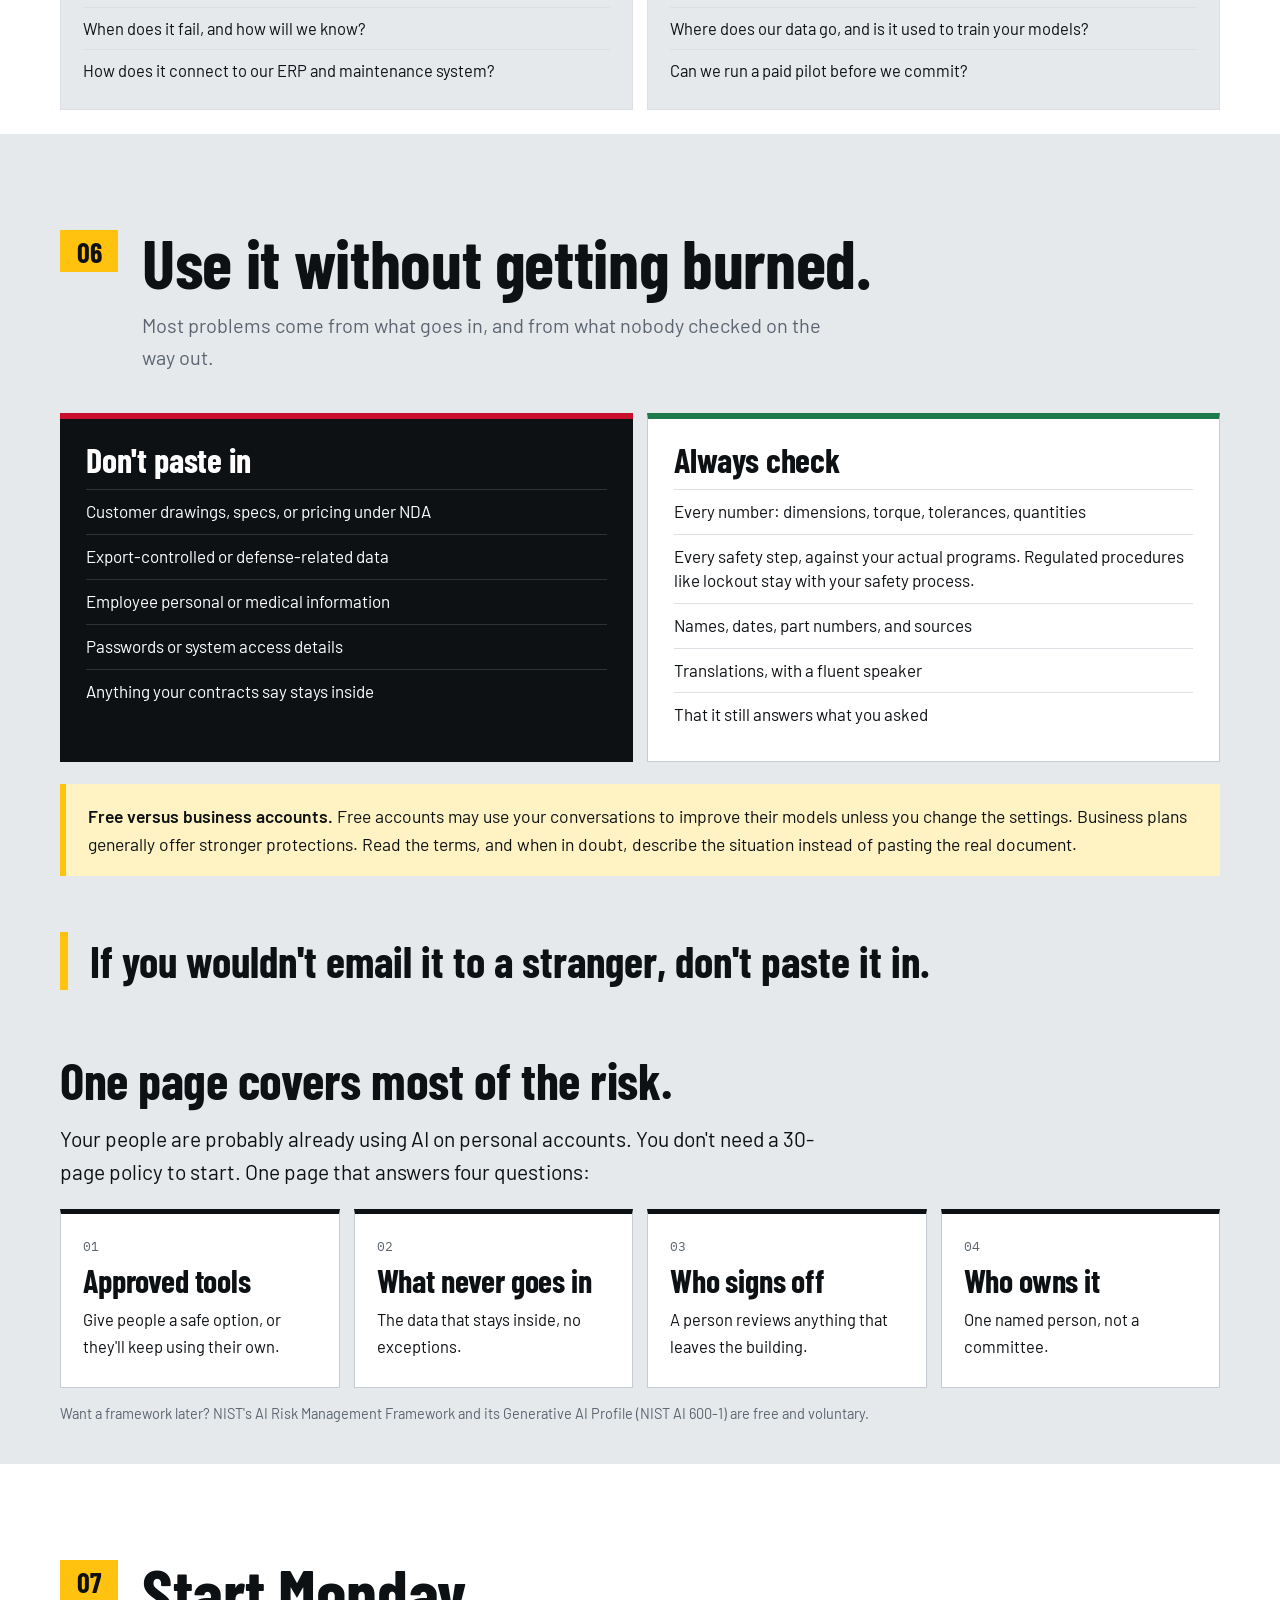
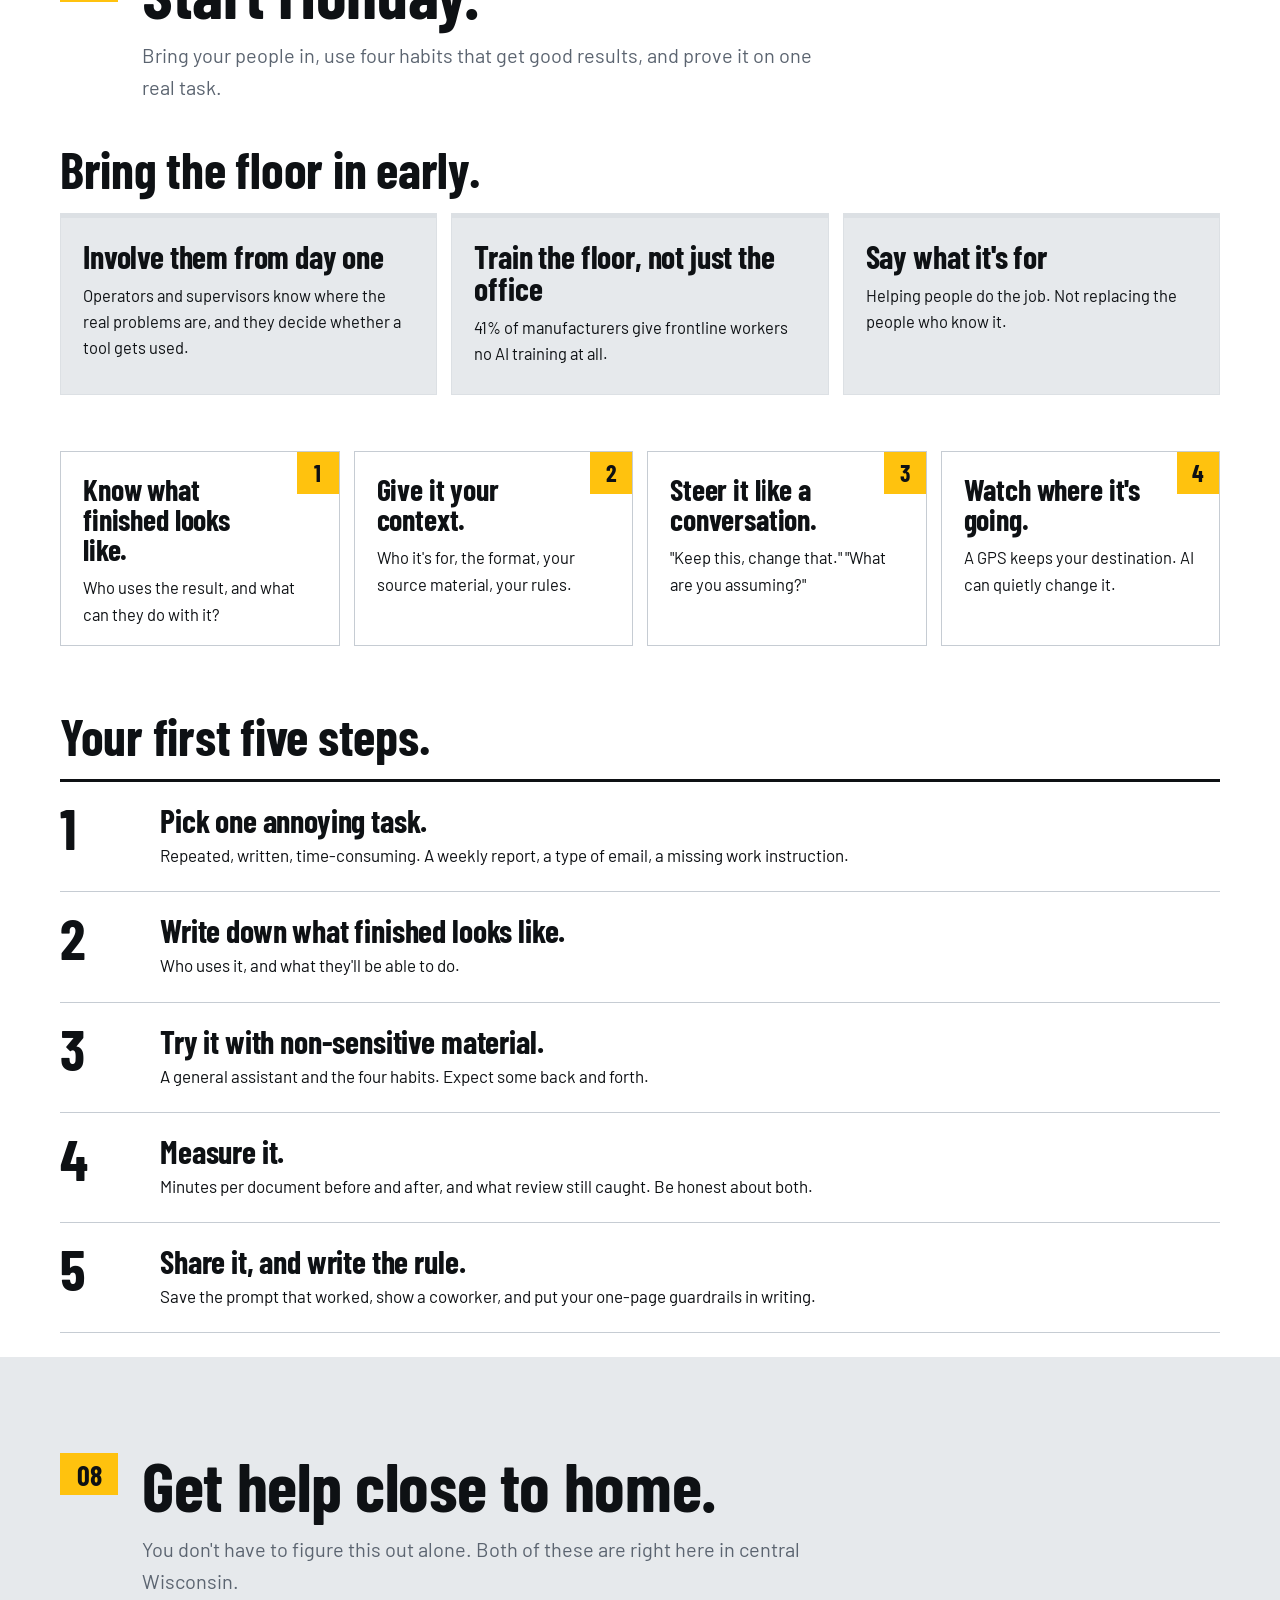
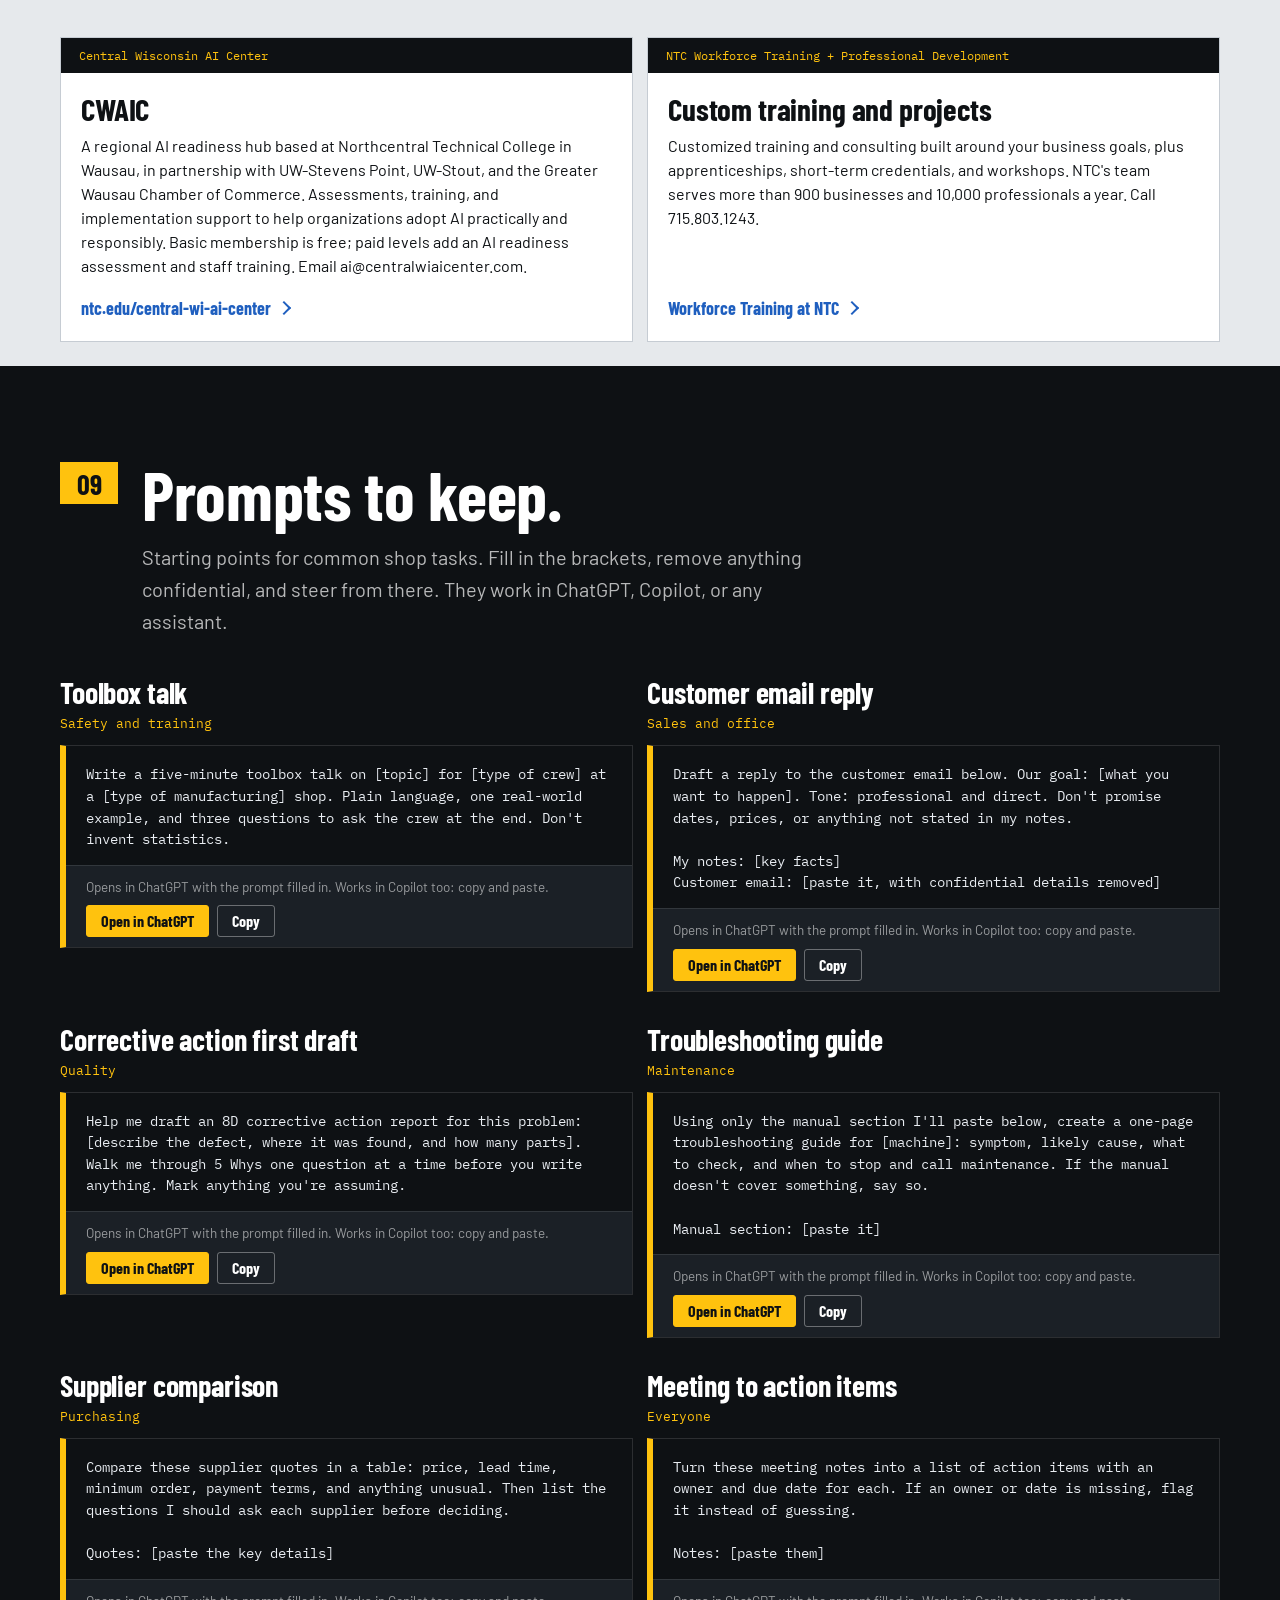
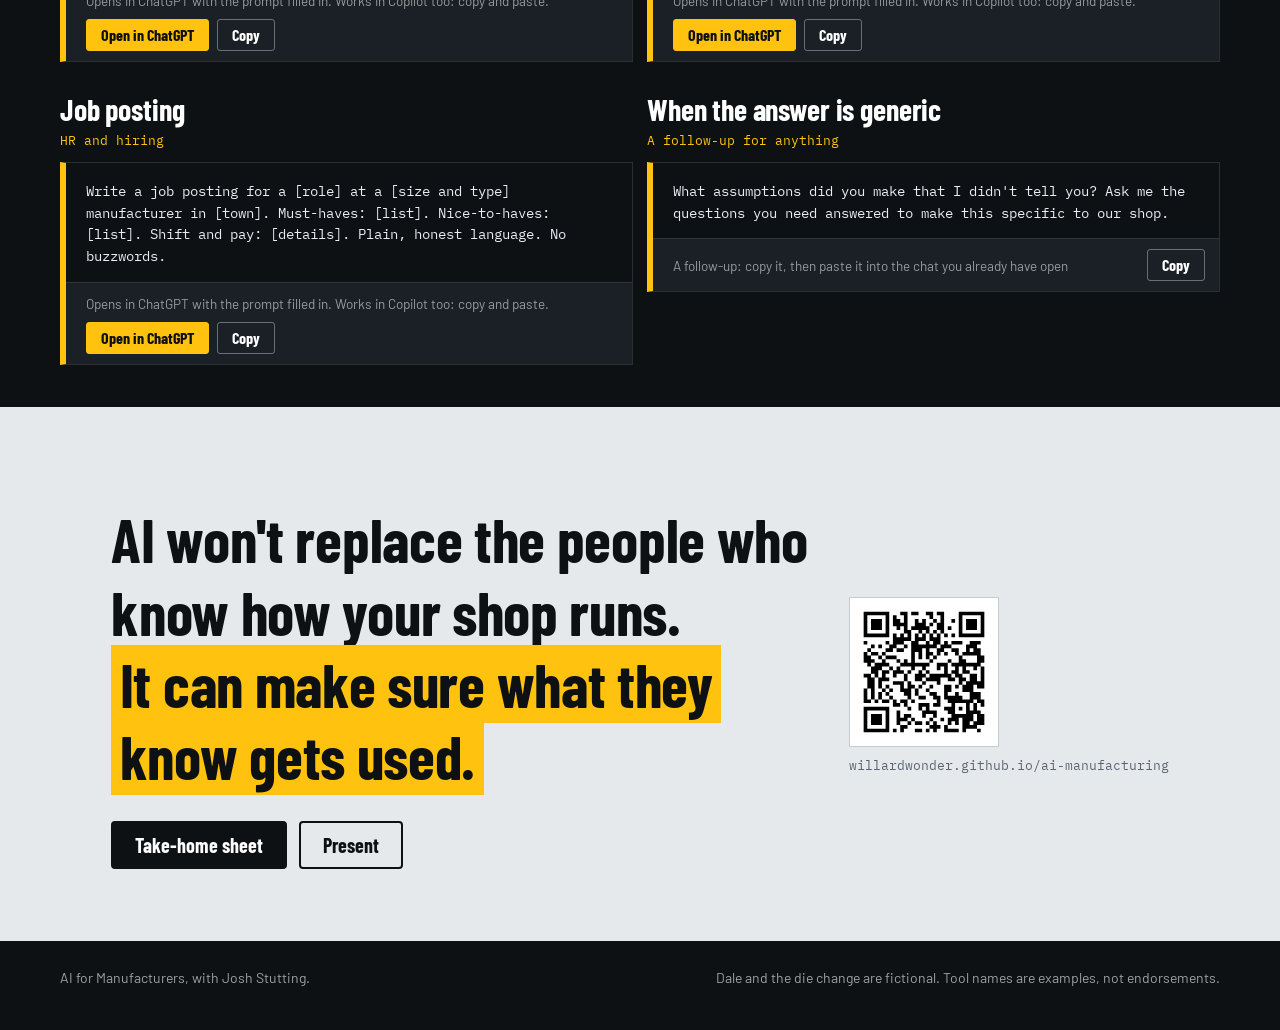
==== commit a0a68a27: "Lead with examples, add Flat Cap Co. and field parcel check, fix closing highlight Co-Authored-By: C" ====
--- a/index.html
+++ b/index.html
@@ -22,10 +22,10 @@
   <div class="in">
     <a class="mark" href="#top"><i aria-hidden="true"></i><span>AI for Manufacturers</span></a>
     <ul class="navlist">
-      <li><a href="#dale">Demo</a></li>
       <li><a href="#built">Examples</a></li>
       <li><a href="#what">Basics</a></li>
       <li><a href="#uses">Uses</a></li>
+      <li><a href="#dale">Demo</a></li>
       <li><a href="#cost">Cost</a></li>
       <li><a href="#safe">Guardrails</a></li>
       <li><a href="#start">Start</a></li>
@@ -42,7 +42,7 @@
       <p class="kicker">AI for Manufacturers, with Josh Stutting</p>
       <h1>AI won't run your plant. <span>It can take a lot off your plate.</span></h1>
       <p class="lede">No hype, no jargon. Real examples from real shops and small businesses, what the tools cost, where they help, and how to start without risking your data or your customers.</p>
-      <div class="ctas"><a class="btn y" href="#dale">See it work</a><a class="btn line" href="handout.html">Take-home sheet</a></div>
+      <div class="ctas"><a class="btn y" href="#built">See what it can do</a><a class="btn line" href="handout.html">Take-home sheet</a></div>
       <div class="qrRow"><img src="assets/qr.svg" alt="QR code linking to this page"><p><b>Keep this page.</b>Every example and prompt from today, ready when you are.</p></div>
     </div>
     <div class="pains" aria-label="Problems this helps with">
@@ -68,9 +68,67 @@
   </div>
 </section>
 
+<!-- ================= BUILT ================= -->
+<section class="sec alt" id="built">
+  <div class="sh"><span class="no">01</span><div><h2>Built with AI.</h2><p>Real tools for real businesses. None of them needed a software team. Every one started as a plain description of a problem. Open them on your phone.</p></div></div>
+  <div class="body">
+    <div class="grid g4">
+      <a class="tool" href="https://willardwonder.github.io/trapping/" target="_blank" rel="noopener"><span class="tt">Small product business</span><span class="tb"><h3>Daddy Daughter Trapping Supplies</h3><p>A family business that makes and sells its own product, The Egg Cover. Story, product, and contact, built without hiring a web firm.</p><span class="go">Open the site</span></span></a>
+      <a class="tool" href="https://willardwonder.github.io/aitraining/" target="_blank" rel="noopener"><span class="tt">Practice company</span><span class="tb"><h3>Flat Cap Co.</h3><p>A made-up company with an AI-made video and music, used as the practice business for four AI trainings: communication, documentation, media, and research.</p><span class="go">Open the site</span></span></a>
+      <a class="tool inroom" href="https://willardwonder.github.io/matwalker/" target="_blank" rel="noopener"><span class="tt">In the room today</span><span class="tb"><h3>MatWalker training shoes</h3><p>A real line of wrestling and training shoes, built with no background in shoes, design, or manufacturing. AI filled the gaps. The shoes are here. Pass them around.</p><span class="go">Open the site</span></span></a>
+      <a class="tool" href="tools/parcel-check.html" target="_blank" rel="noopener"><span class="tt">Field tool</span><span class="tb"><h3>Field parcel check</h3><p>Stand on a property and tap your GPS location. It pulls the county parcel record, forest-tax enrollment, soils, and nearby land sales, all from public sources.</p><span class="go">Open the tool</span></span></a>
+      <a class="tool" href="tools/land-deductions.html" target="_blank" rel="noopener"><span class="tt">Valuation</span><span class="tb"><h3>Land Deductions Evaluator</h3><p>Works out how easements, wetlands, floodplain, soils, slope, and access reduce a parcel's usable acres, and demands evidence for every percentage.</p><span class="go">Open the tool</span></span></a>
+      <a class="tool" href="https://willardwonder.github.io/inventory/" target="_blank" rel="noopener"><span class="tt">Operations</span><span class="tb"><h3>Inventory Tracker</h3><p>Parts and supplies by SKU, category, and location, with quantities, minimum stock, and total value. Replaces the spreadsheet nobody trusts.</p><span class="go">Open the tool</span></span></a>
+      <a class="tool" href="https://willardwonder.github.io/lci/" target="_blank" rel="noopener"><span class="tt">Fabricator</span><span class="tb"><h3>A fabricator's website</h3><p>A full site for a custom countertop fabricator: services, materials, process, and contact. The site small shops put off for years.</p><span class="go">Open the site</span></span></a>
+      <div class="tool yours"><span class="tt">Your shop</span><span class="tb"><h3>What's yours?</h3><p>A scrap and rework calculator. A changeover timer. A quote estimator. A new-hire quiz. Use the prompt below to start one.</p></span></div>
+    </div>
+    <p class="bar">If you can describe the problem, AI can help you build a first version.</p>
+    <div class="grid g2" style="align-items:start">
+      <div><p class="lead" style="margin-top:0">A scrap and rework calculator. A changeover timer. A quote estimator. A new-hire quiz. A checklist that prints itself. Describe what goes in, what should come out, and who uses it.</p>
+        <div class="callout"><b>A prototype isn't a finished system.</b> Before the shop depends on it, someone has to own it: test it, decide where the data lives, and keep it accurate.</div></div>
+<div class="prompt" data-mode="new">Build a single-page web tool that works offline for this problem: [describe the problem]. The people using it are [who]. They'll enter [inputs] and need to see [outputs]. Include a print button and a short note reminding users to check the results. Ask me up to five questions before you start building.</div>
+    </div>
+  </div>
+</section>
+
+<!-- ================= WHAT ================= -->
+<section class="sec" id="what">
+  <div class="sh"><span class="no">02</span><div><h2>What AI actually is.</h2><p>"AI" means four different things. Knowing which one someone is selling you is half the battle.</p></div></div>
+  <div class="body">
+    <div class="grid g4">
+      <div class="card"><span class="lbl">Reads and writes</span><h3>AI assistants</h3><p>You type or talk in plain English. It writes, summarizes, translates, and analyzes.</p><p class="eg"><b>On the floor</b>Work instructions, shift reports, training.</p></div>
+      <div class="card"><span class="lbl">Learns from data</span><h3>Predictive AI</h3><p>Finds patterns in sensor, production, or sales data to forecast what comes next.</p><p class="eg"><b>On the floor</b>Flagging a bearing before it fails.</p></div>
+      <div class="card"><span class="lbl">Sees</span><h3>Computer vision</h3><p>Cameras plus software trained to recognize what they're looking at.</p><p class="eg"><b>On the floor</b>Spotting defects at line speed.</p></div>
+      <div class="card"><span class="lbl">Does</span><h3>Automation</h3><p>Robots and software bots. Many aren't AI at all; AI helps some handle variation.</p><p class="eg"><b>On the floor</b>A cobot adjusting to a part out of position.</p></div>
+    </div>
+    <p class="bar">Most of what you can use tomorrow, with no new equipment, is the first kind.</p>
+    <div class="facts">
+      <div class="fact"><span class="n">1</span><div><h3>It predicts. It doesn't know.</h3><p>It writes the most likely next words based on patterns from enormous amounts of text. Likely isn't the same as true, and it isn't the same as your shop's way.</p></div><div class="so"><b>So</b>It can sound sure and be wrong. Check what matters.</div></div>
+      <div class="fact"><span class="n">2</span><div><h3>It fills in what you leave blank.</h3><p>Ask a room full of people to have it draw "a bowl of fruit" and you get a room full of the same safe, generic bowl.</p></div><div class="so"><b>So</b>Vague in, generic out. Specific in, useful out.</div></div>
+      <div class="fact"><span class="n">3</span><div><h3>It only knows what you give it.</h3><p>It doesn't know your parts, customers, machines, or procedures unless you tell it or attach them.</p></div><div class="so"><b>So</b>What you give it decides what you get.</div></div>
+    </div>
+  </div>
+</section>
+
+<!-- ================= USES ================= -->
+<section class="sec alt" id="uses">
+  <div class="sh"><span class="no">03</span><div><h2>Where it helps.</h2><p>The best early wins are the paperwork around the work: repeated, written, and eating hours every week.</p></div></div>
+  <div class="body">
+    <div class="grid g3">
+      <div class="card"><h3>Production</h3><ul><li>Work instructions from an expert's explanation</li><li>Shift handoff summaries</li><li>Changeover and startup checklists</li></ul></div>
+      <div class="card"><h3>Quality</h3><ul><li>First drafts of 8D and corrective actions</li><li>5 Whys and fishbone brainstorming</li><li>Trends in a nonconformance spreadsheet</li></ul></div>
+      <div class="card"><h3>Maintenance</h3><ul><li>Troubleshooting guides from manuals</li><li>Preventive maintenance checklists</li><li>Work order history summaries</li></ul></div>
+      <div class="card"><h3>Sales and office</h3><ul><li>Quote and RFQ reply drafts</li><li>Summaries of long specs and emails</li><li>Product and capability sheets</li></ul></div>
+      <div class="card"><h3>Purchasing</h3><ul><li>Side-by-side supplier comparisons</li><li>Plain-language contract summaries</li><li>Lead time and price analysis</li></ul></div>
+      <div class="card"><h3>Safety and HR</h3><ul><li>Toolbox talks</li><li>Job postings and interview questions</li><li>Training quizzes and translations, checked by a fluent speaker</li></ul></div>
+    </div>
+    <p class="bar">AI drafts. People decide and sign off.</p>
+  </div>
+</section>
+
 <!-- ================= DALE ================= -->
 <section class="sec" id="dale">
-  <div class="sh"><span class="no">01</span><div><h2>Watch it work.</h2><p>Every shop has a Dale: 31 years on Press 4 and the only one who really knows the die change. A quarter of Wisconsin's manufacturing workforce is approaching retirement. Here's how AI helps get that knowledge out of his head and onto the floor.</p></div></div>
+  <div class="sh"><span class="no">04</span><div><h2>Watch it work.</h2><p>Every shop has a Dale: 31 years on Press 4 and the only one who really knows the die change. A quarter of Wisconsin's manufacturing workforce is approaching retirement. Here's how AI helps get that knowledge out of his head and onto the floor.</p></div></div>
   <div class="body">
     <div class="demo" id="demo">
       <div class="demoTop" role="tablist" aria-label="Example steps"></div>
@@ -170,64 +228,8 @@
   </div>
 </section>
 
-<!-- ================= BUILT ================= -->
-<section class="sec alt" id="built">
-  <div class="sh"><span class="no">02</span><div><h2>Built with AI.</h2><p>Real tools for real businesses. None of them needed a software team. Every one started as a plain description of a problem. Open them on your phone.</p></div></div>
-  <div class="body">
-    <div class="grid g3">
-      <a class="tool inroom" href="https://willardwonder.github.io/matwalker/" target="_blank" rel="noopener"><span class="tt">In the room today</span><span class="tb"><h3>MatWalker training shoes</h3><p>A new line of wrestling and training shoes, taken from idea to a product site you can show buyers, partners, or investors. The shoes are here. Pass them around.</p><span class="go">Open the site</span></span></a>
-      <a class="tool" href="https://willardwonder.github.io/trapping/" target="_blank" rel="noopener"><span class="tt">Small product business</span><span class="tb"><h3>Daddy Daughter Trapping Supplies</h3><p>A family business that makes and sells its own product, The Egg Cover. Story, product, and contact, built without hiring a web firm.</p><span class="go">Open the site</span></span></a>
-      <a class="tool" href="https://willardwonder.github.io/lci/" target="_blank" rel="noopener"><span class="tt">Fabricator</span><span class="tb"><h3>A fabricator's website</h3><p>A full site for a custom countertop fabricator: services, materials, process, and contact. The site small shops put off for years.</p><span class="go">Open the site</span></span></a>
-      <a class="tool" href="https://willardwonder.github.io/inventory/" target="_blank" rel="noopener"><span class="tt">Operations</span><span class="tb"><h3>Inventory Tracker</h3><p>Parts and supplies by SKU, category, and location, with quantities, minimum stock, and total value. Replaces the spreadsheet nobody trusts.</p><span class="go">Open the tool</span></span></a>
-      <a class="tool" href="tools/land-deductions.html" target="_blank" rel="noopener"><span class="tt">Valuation</span><span class="tb"><h3>Land Deductions Evaluator</h3><p>Works out how easements, wetlands, floodplain, soils, slope, and access reduce a parcel's usable acres, and demands evidence for every percentage.</p><span class="go">Open the tool</span></span></a>
-      <div class="tool yours"><span class="tt">Your shop</span><span class="tb"><h3>What's yours?</h3><p>A scrap and rework calculator. A changeover timer. A quote estimator. A new-hire quiz. Use the prompt below to start one.</p></span></div>
-    </div>
-    <p class="bar">If you can describe the problem, AI can help you build a first version.</p>
-    <div class="grid g2" style="align-items:start">
-      <div><p class="lead" style="margin-top:0">A scrap and rework calculator. A changeover timer. A quote estimator. A new-hire quiz. A checklist that prints itself. Describe what goes in, what should come out, and who uses it.</p>
-        <div class="callout"><b>A prototype isn't a finished system.</b> Before the shop depends on it, someone has to own it: test it, decide where the data lives, and keep it accurate.</div></div>
-<div class="prompt" data-mode="new">Build a single-page web tool that works offline for this problem: [describe the problem]. The people using it are [who]. They'll enter [inputs] and need to see [outputs]. Include a print button and a short note reminding users to check the results. Ask me up to five questions before you start building.</div>
-    </div>
-  </div>
-</section>
-
-<!-- ================= WHAT ================= -->
-<section class="sec" id="what">
-  <div class="sh"><span class="no">03</span><div><h2>What AI actually is.</h2><p>"AI" means four different things. Knowing which one someone is selling you is half the battle.</p></div></div>
-  <div class="body">
-    <div class="grid g4">
-      <div class="card"><span class="lbl">Reads and writes</span><h3>AI assistants</h3><p>You type or talk in plain English. It writes, summarizes, translates, and analyzes.</p><p class="eg"><b>On the floor</b>Dale's work instruction.</p></div>
-      <div class="card"><span class="lbl">Learns from data</span><h3>Predictive AI</h3><p>Finds patterns in sensor, production, or sales data to forecast what comes next.</p><p class="eg"><b>On the floor</b>Flagging a bearing before it fails.</p></div>
-      <div class="card"><span class="lbl">Sees</span><h3>Computer vision</h3><p>Cameras plus software trained to recognize what they're looking at.</p><p class="eg"><b>On the floor</b>Spotting defects at line speed.</p></div>
-      <div class="card"><span class="lbl">Does</span><h3>Automation</h3><p>Robots and software bots. Many aren't AI at all; AI helps some handle variation.</p><p class="eg"><b>On the floor</b>A cobot adjusting to a part out of position.</p></div>
-    </div>
-    <p class="bar">Most of what you can use tomorrow, with no new equipment, is the first kind.</p>
-    <div class="facts">
-      <div class="fact"><span class="n">1</span><div><h3>It predicts. It doesn't know.</h3><p>It writes the most likely next words based on patterns from enormous amounts of text. Likely isn't the same as true, and it isn't the same as your shop's way.</p></div><div class="so"><b>So</b>It can sound sure and be wrong. Check what matters.</div></div>
-      <div class="fact"><span class="n">2</span><div><h3>It fills in what you leave blank.</h3><p>Ask a room full of people to have it draw "a bowl of fruit" and you get a room full of the same safe, generic bowl.</p></div><div class="so"><b>So</b>Vague in, generic out. Specific in, useful out.</div></div>
-      <div class="fact"><span class="n">3</span><div><h3>It only knows what you give it.</h3><p>It doesn't know your parts, customers, machines, or procedures unless you tell it or attach them.</p></div><div class="so"><b>So</b>What you give it decides what you get.</div></div>
-    </div>
-  </div>
-</section>
-
-<!-- ================= USES ================= -->
-<section class="sec alt" id="uses">
-  <div class="sh"><span class="no">04</span><div><h2>Where it helps.</h2><p>The best early wins are the paperwork around the work: repeated, written, and eating hours every week.</p></div></div>
-  <div class="body">
-    <div class="grid g3">
-      <div class="card"><h3>Production</h3><ul><li>Work instructions from an expert's explanation</li><li>Shift handoff summaries</li><li>Changeover and startup checklists</li></ul></div>
-      <div class="card"><h3>Quality</h3><ul><li>First drafts of 8D and corrective actions</li><li>5 Whys and fishbone brainstorming</li><li>Trends in a nonconformance spreadsheet</li></ul></div>
-      <div class="card"><h3>Maintenance</h3><ul><li>Troubleshooting guides from manuals</li><li>Preventive maintenance checklists</li><li>Work order history summaries</li></ul></div>
-      <div class="card"><h3>Sales and office</h3><ul><li>Quote and RFQ reply drafts</li><li>Summaries of long specs and emails</li><li>Product and capability sheets</li></ul></div>
-      <div class="card"><h3>Purchasing</h3><ul><li>Side-by-side supplier comparisons</li><li>Plain-language contract summaries</li><li>Lead time and price analysis</li></ul></div>
-      <div class="card"><h3>Safety and HR</h3><ul><li>Toolbox talks</li><li>Job postings and interview questions</li><li>Training quizzes and translations, checked by a fluent speaker</li></ul></div>
-    </div>
-    <p class="bar">AI drafts. People decide and sign off.</p>
-  </div>
-</section>
-
 <!-- ================= COST ================= -->
-<section class="sec" id="cost">
+<section class="sec alt" id="cost">
   <div class="sh"><span class="no">05</span><div><h2>The tools, and what they cost.</h2><p>You don't need to buy anything to start. Begin at the top and only move down when a real need shows up.</p></div></div>
   <div class="body">
     <div class="tiers">
@@ -270,7 +272,7 @@
 </section>
 
 <!-- ================= SAFE ================= -->
-<section class="sec alt" id="safe">
+<section class="sec" id="safe">
   <div class="sh"><span class="no">06</span><div><h2>Use it without getting burned.</h2><p>Most problems come from what goes in, and from what nobody checked on the way out.</p></div></div>
   <div class="body">
     <div class="dd">
@@ -292,7 +294,7 @@
 </section>
 
 <!-- ================= START ================= -->
-<section class="sec" id="start">
+<section class="sec alt" id="start">
   <div class="sh"><span class="no">07</span><div><h2>Start Monday.</h2><p>Bring your people in, use four habits that get good results, and prove it on one real task.</p></div></div>
   <div class="body">
     <h3 class="big" style="margin-top:0">Bring the floor in early.</h3>
@@ -319,7 +321,7 @@
 </section>
 
 <!-- ================= HELP ================= -->
-<section class="sec alt" id="help">
+<section class="sec" id="help">
   <div class="sh"><span class="no">08</span><div><h2>Get help close to home.</h2><p>You don't have to figure this out alone. Both of these are right here in central Wisconsin.</p></div></div>
   <div class="body">
     <div class="grid g2">
@@ -362,7 +364,7 @@
 </section>
 
 <section class="close" aria-label="Closing">
-  <div><h2>AI won't replace the people who know how your shop runs. <span>It can make sure what they know gets used.</span></h2>
+  <div><h2>AI won't replace the people who know how your shop runs.<br><span>It can make sure what they know gets used.</span></h2>
     <div class="ctas" style="margin-top:28px"><a class="btn" href="handout.html">Take-home sheet</a><a class="btn ghost" href="present.html">Present</a></div></div>
   <div class="qr"><img src="assets/qr.svg" alt="QR code linking to this page">willardwonder.github.io/ai-manufacturing</div>
 </section>
--- a/assets/style.css
+++ b/assets/style.css
@@ -197,8 +197,8 @@
 
 /* closing */
 .close{max-width:var(--wide);margin:0 auto;padding:96px 4vw 72px;display:grid;grid-template-columns:1fr auto;gap:40px;align-items:center}
-.close h2{font-size:clamp(40px,4.8vw,68px);line-height:.95;max-width:16em}
-.close h2 span{background:var(--yellow);padding:0 .12em;box-decoration-break:clone;-webkit-box-decoration-break:clone}
+.close h2{font-size:clamp(40px,4.8vw,68px);line-height:1.18;max-width:16em}
+.close h2 span{background:var(--yellow);padding:.04em .14em;line-height:1.18;box-decoration-break:clone;-webkit-box-decoration-break:clone}
 .close .qr{text-align:center;font-family:var(--mono);font-size:12.5px;color:var(--gray)}
 .close .qr img{width:150px;height:150px;background:#fff;padding:10px;border:1px solid var(--line);display:block;margin-bottom:8px}
 footer.site{background:var(--black);color:rgba(255,255,255,.6);font-size:14px;padding:26px 4vw 40px}
